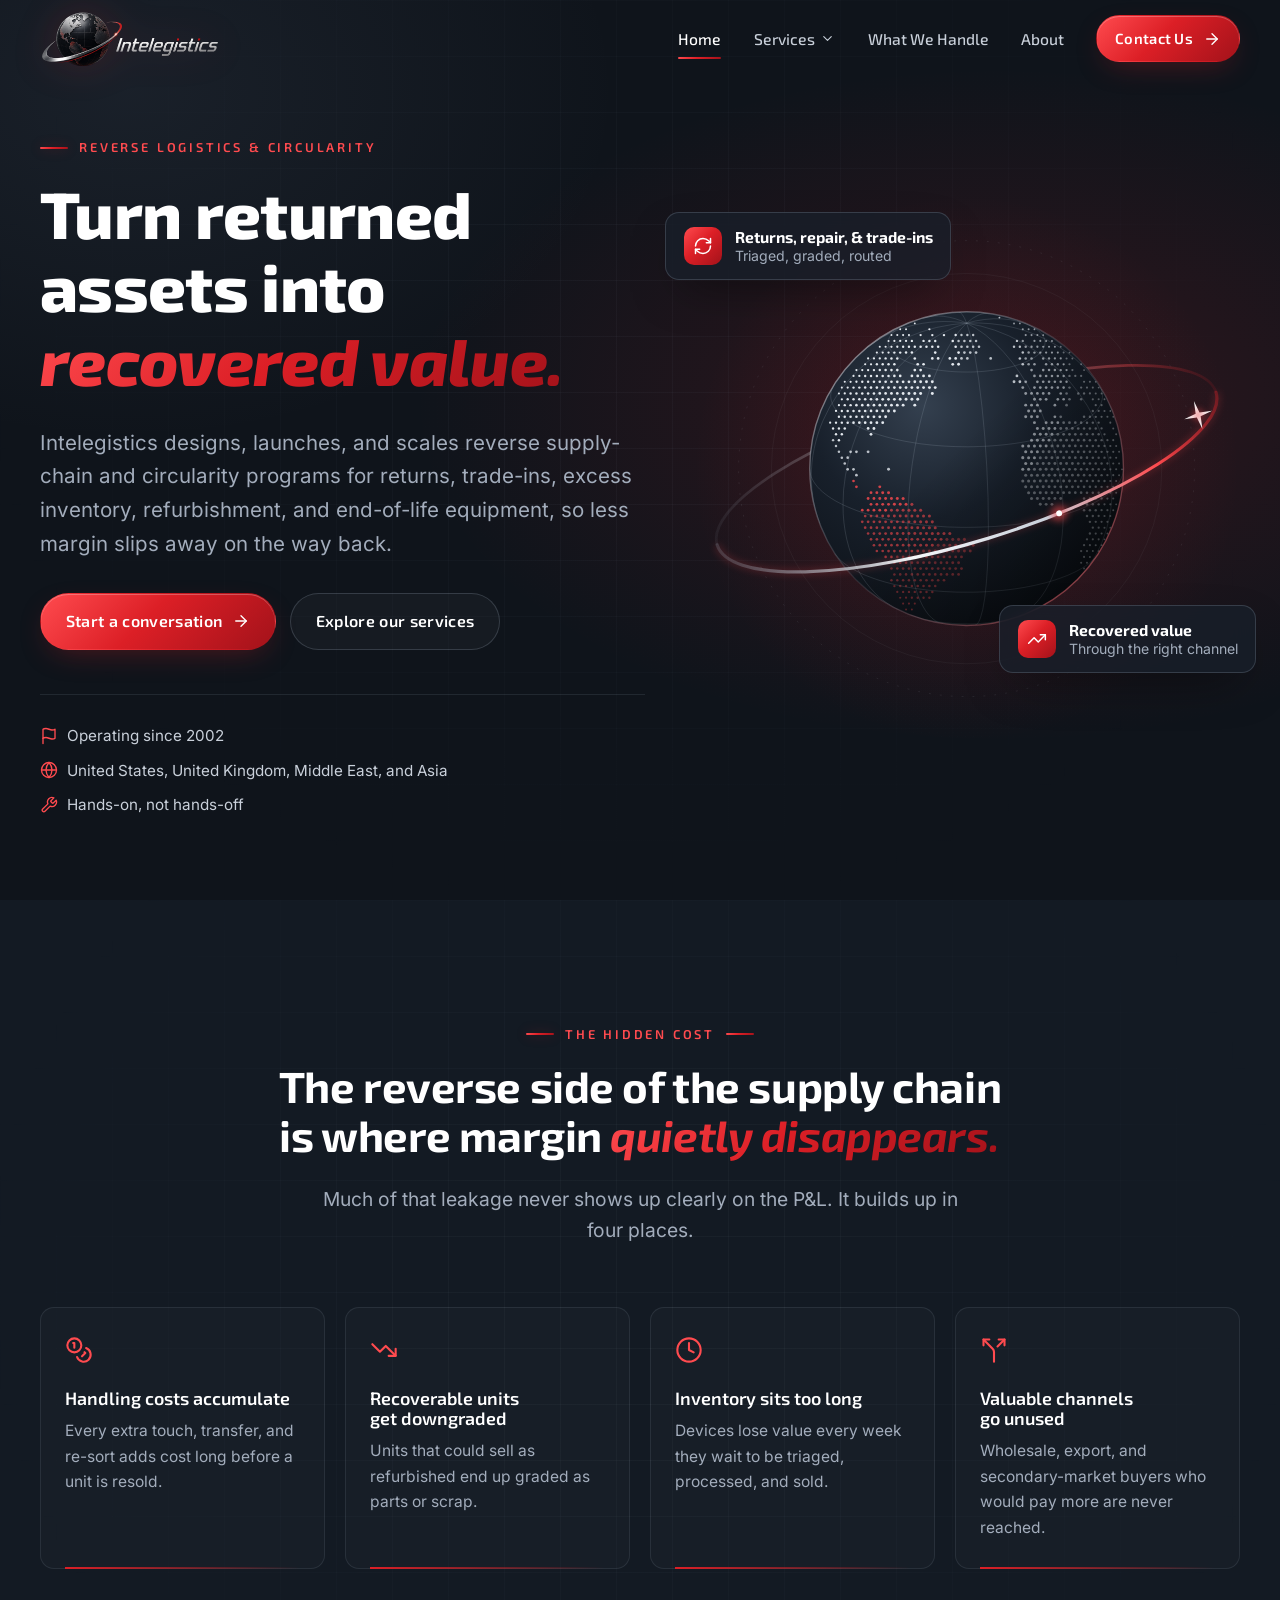
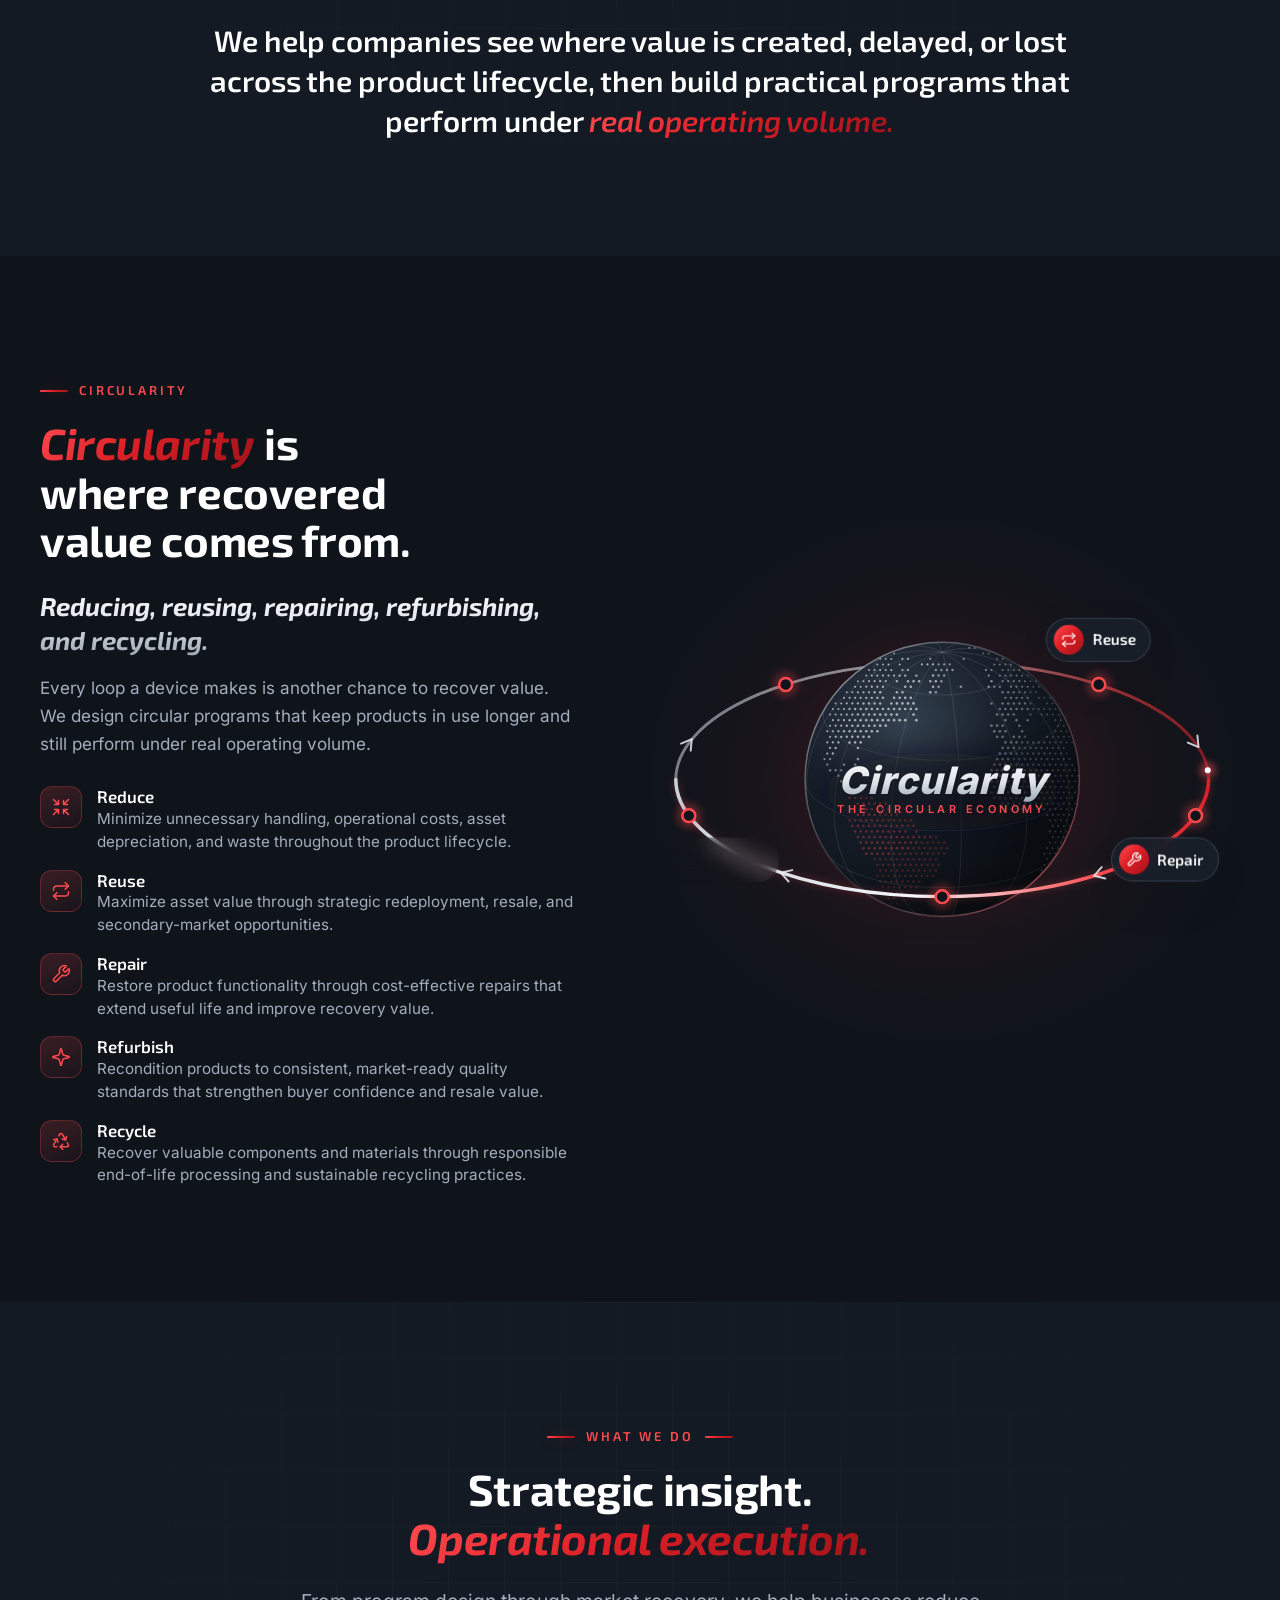
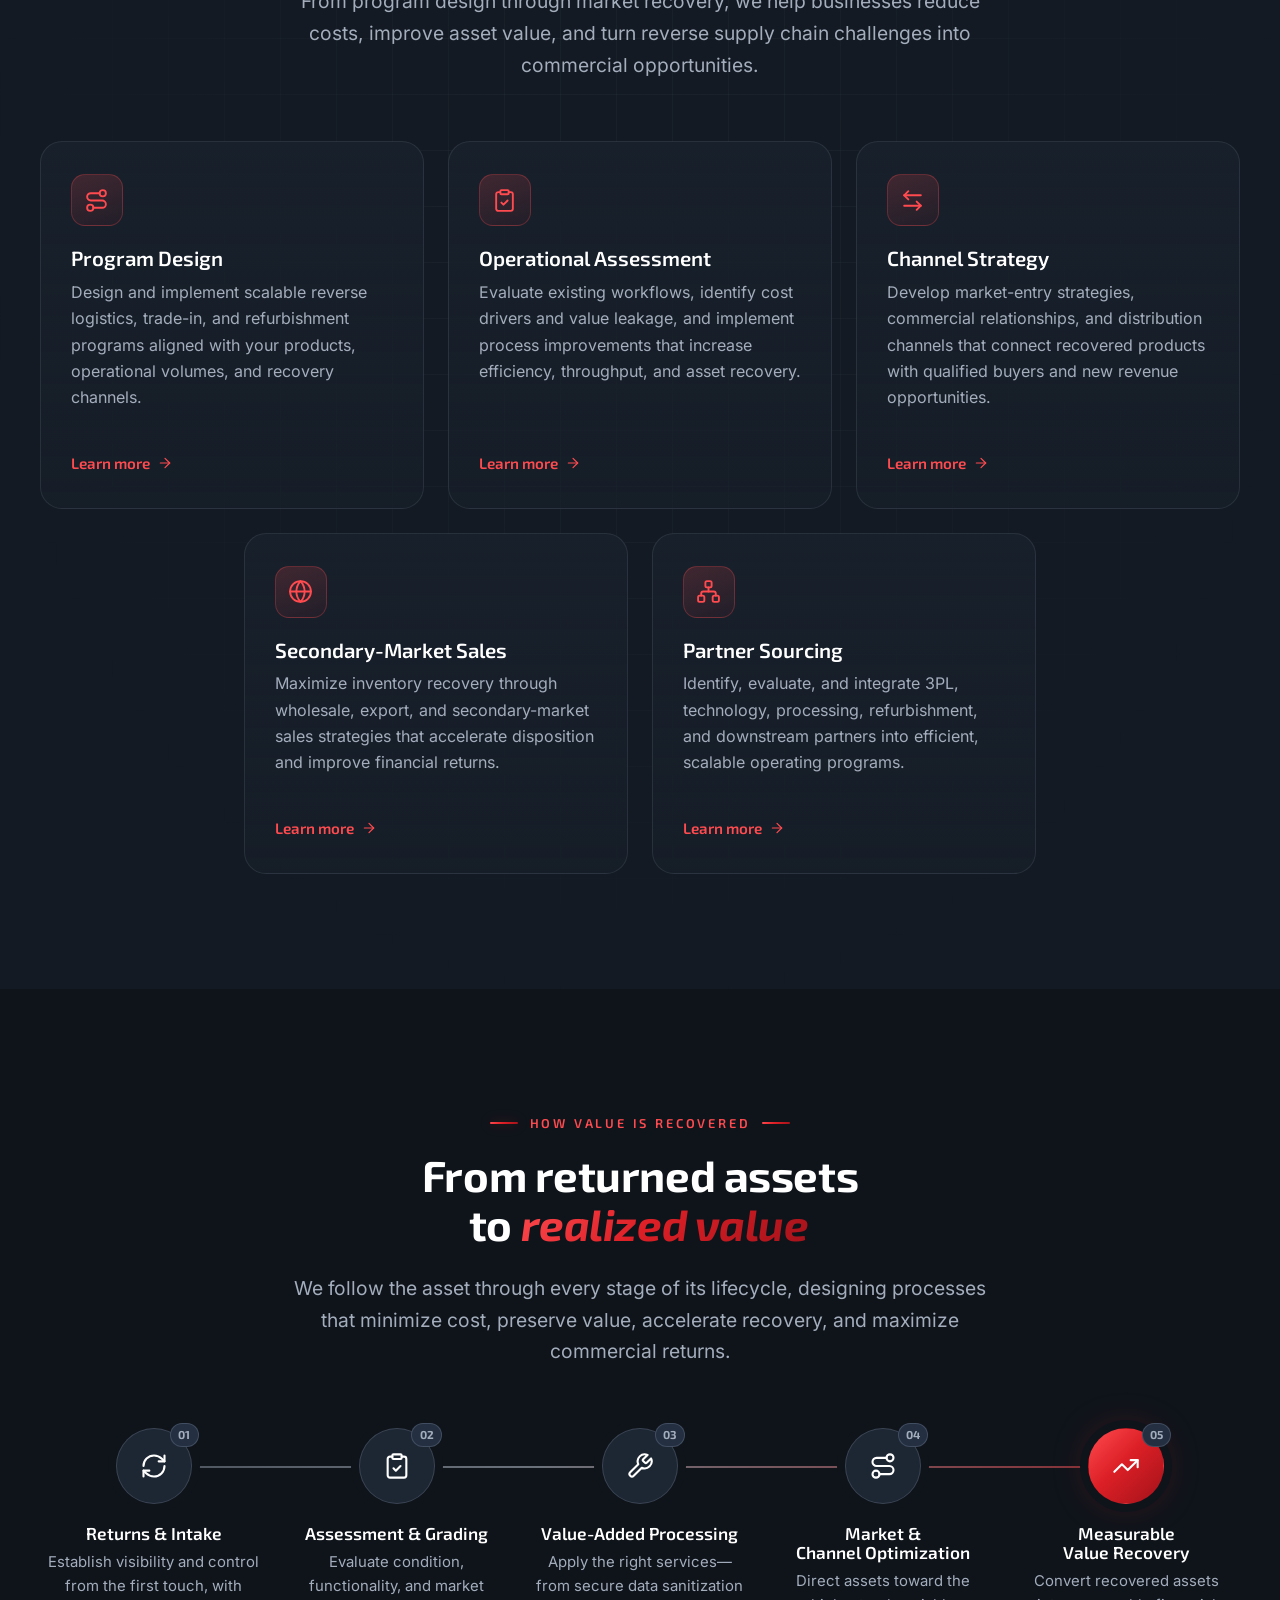
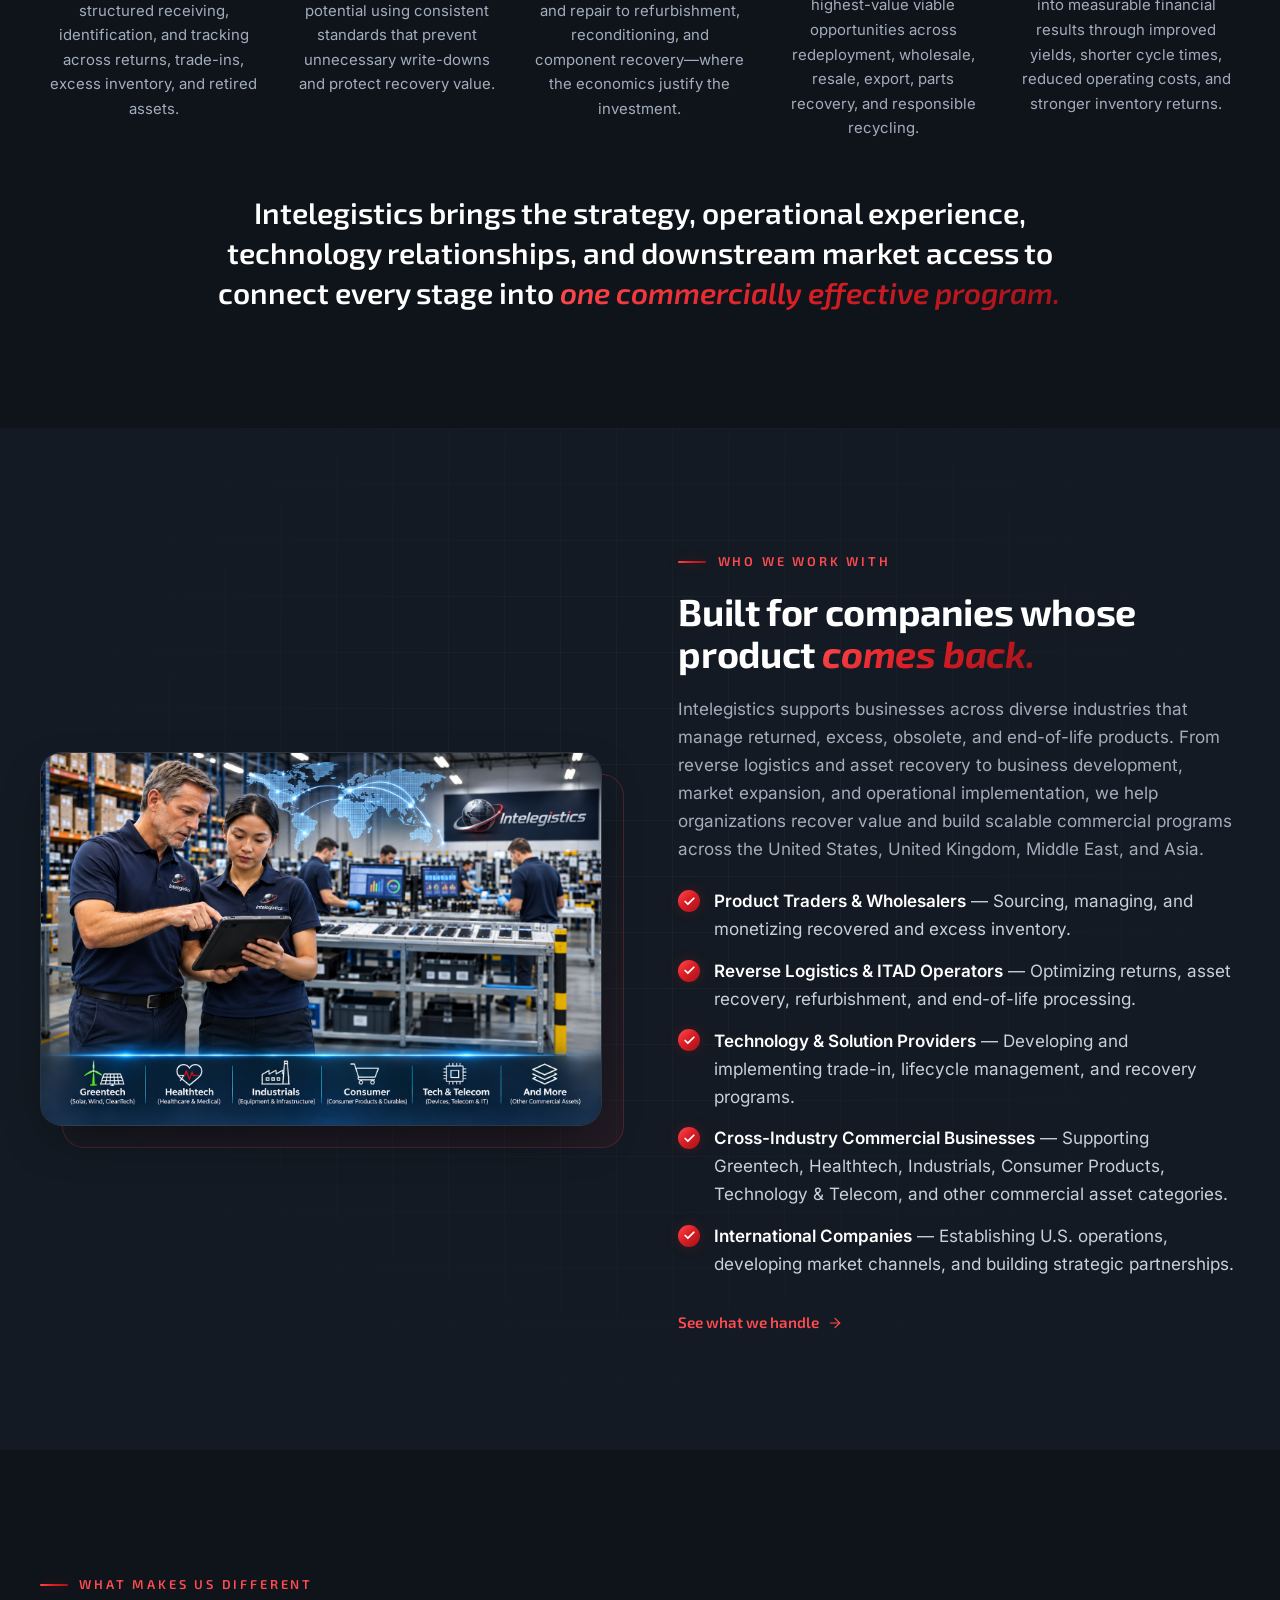
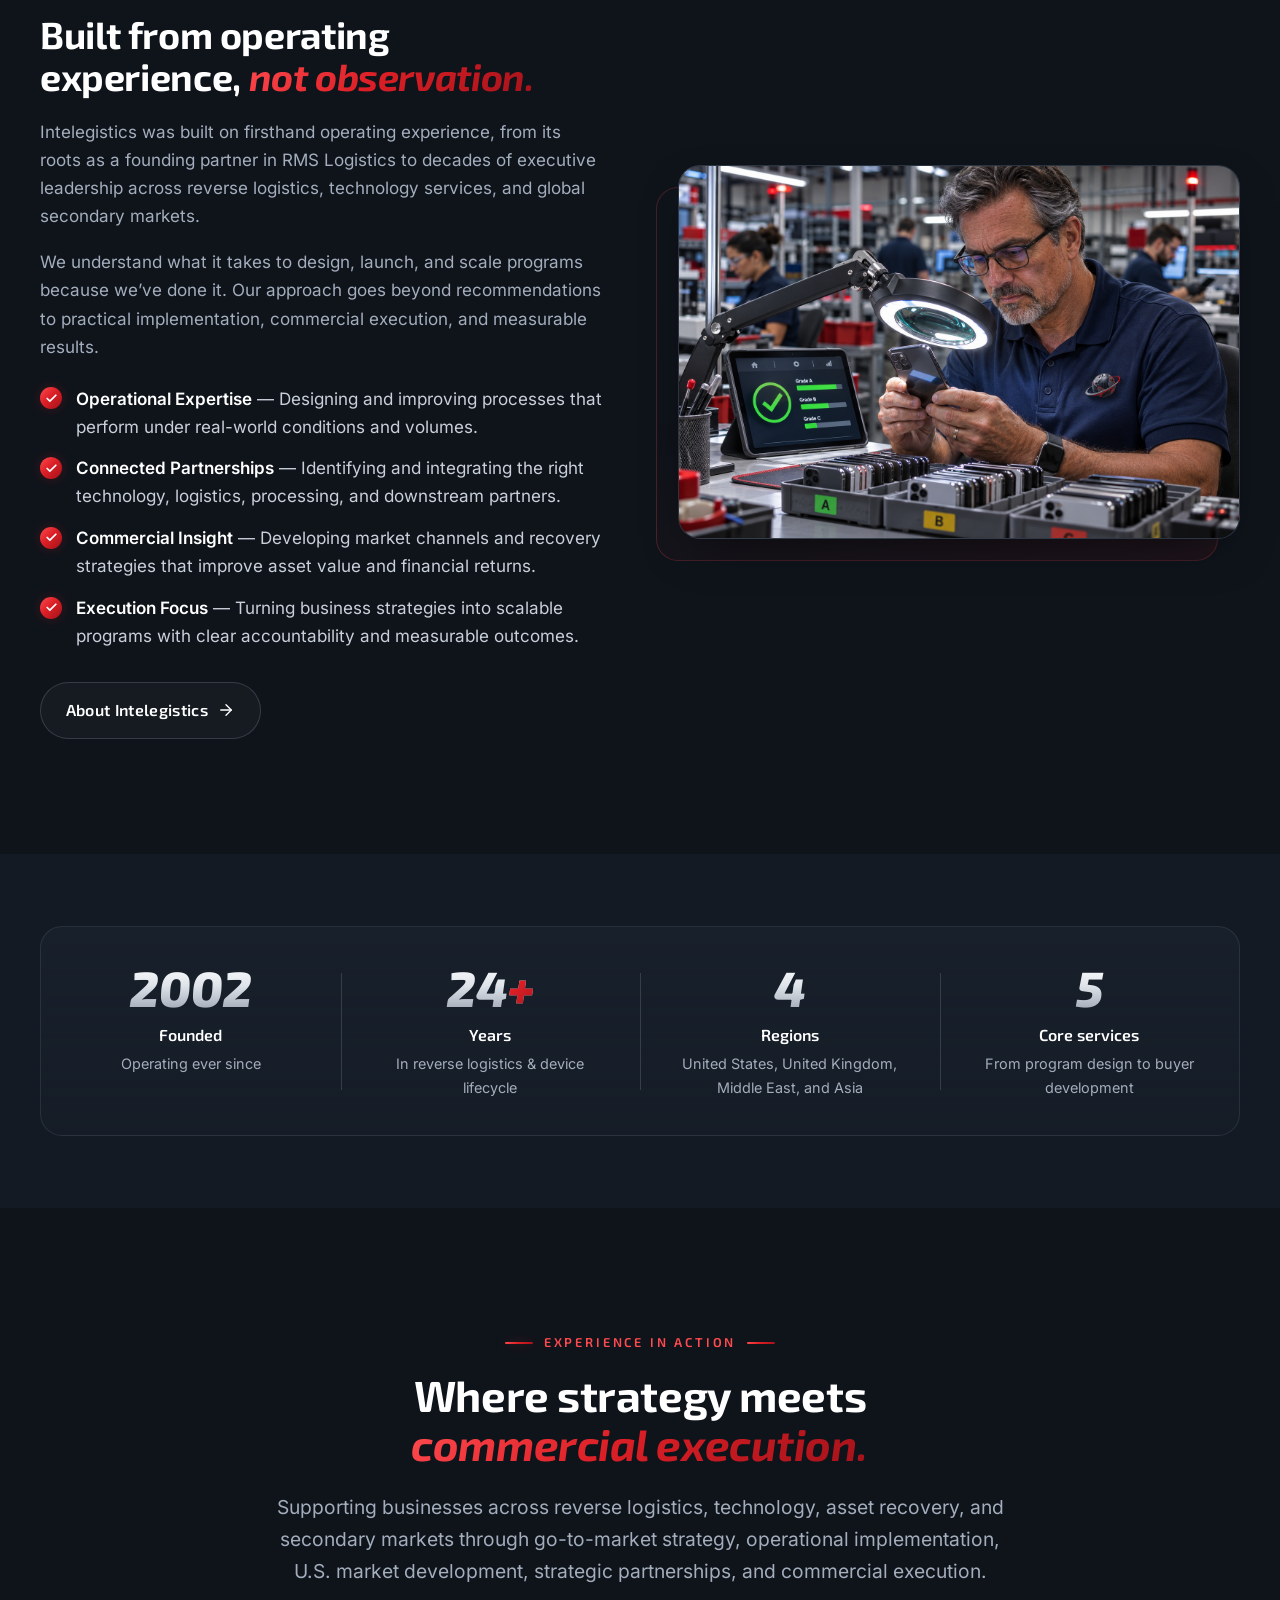
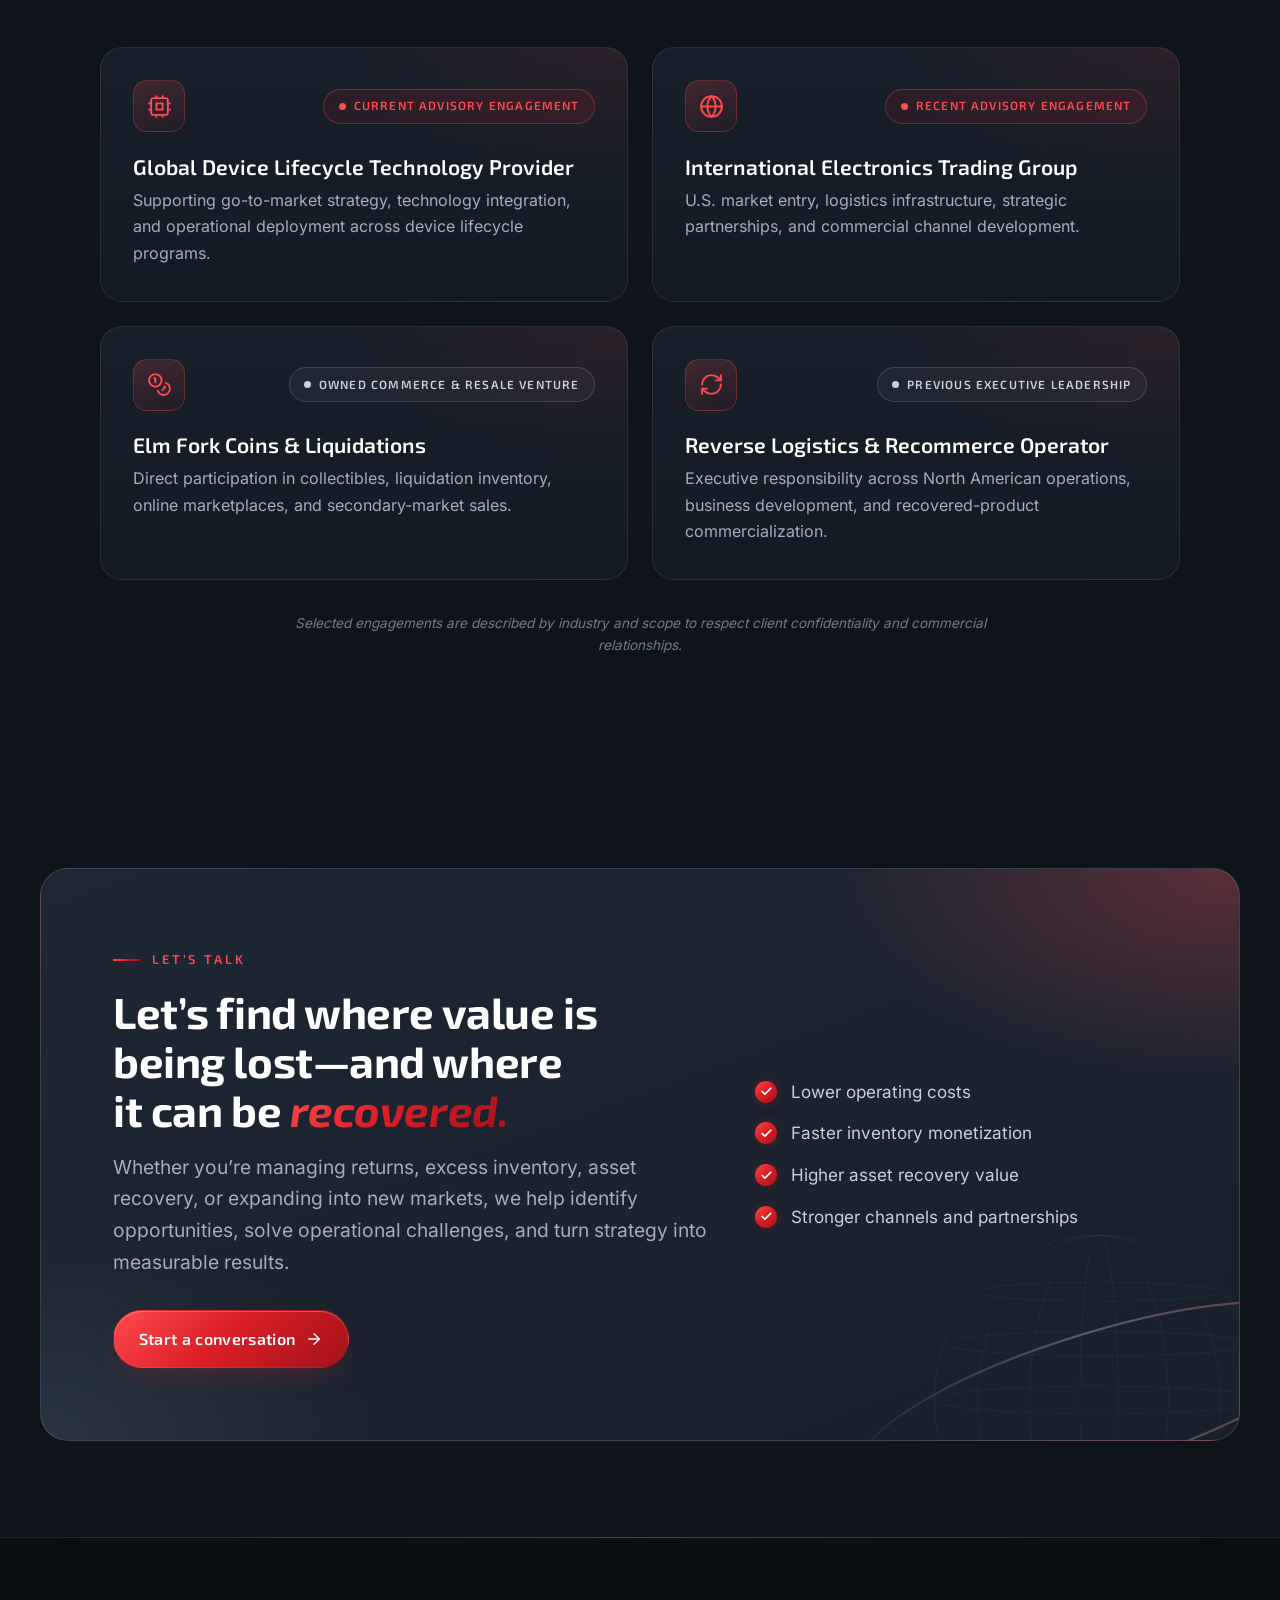
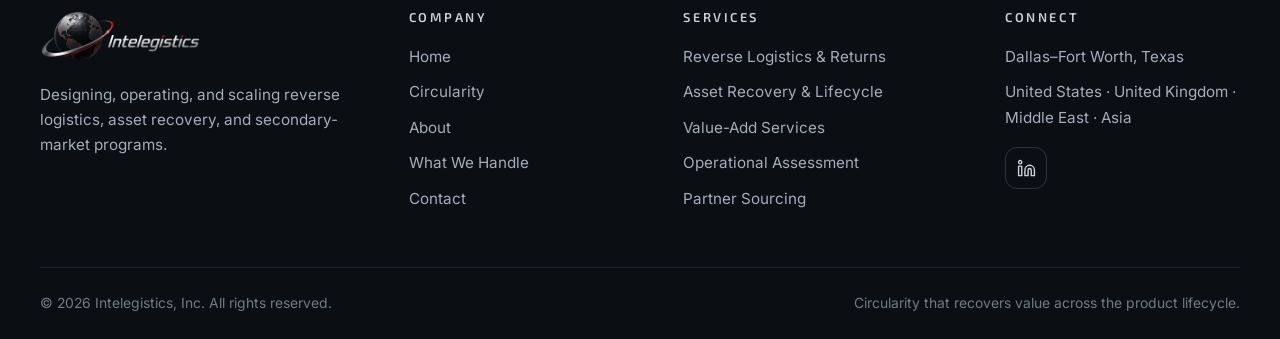
==== index.html @ 9232fb3d "Add files via upload" ====
<!DOCTYPE html>
<html lang="en">
<head>
  <meta charset="utf-8">
  <meta name="viewport" content="width=device-width, initial-scale=1">
  <title>Intelegistics, Inc. | Reverse Logistics, Circularity & Device Lifecycle</title>
  <meta name="description" content="Intelegistics designs, launches, and scales circularity, reverse logistics, trade-in, repair, refurbishment, ITAD, and secondary-market programs that turn returned assets into recovered value.">
  <meta name="theme-color" content="#0f141b">
  <meta property="og:type" content="website">
  <meta property="og:site_name" content="Intelegistics, Inc.">
  <meta property="og:title" content="Intelegistics, Inc. | Reverse Logistics, Circularity & Device Lifecycle">
  <meta property="og:description" content="Intelegistics designs, launches, and scales circularity, reverse logistics, trade-in, repair, refurbishment, ITAD, and secondary-market programs that turn returned assets into recovered value.">
  <link rel="icon" type="image/png" href="assets/img/favicon.png">
  <link rel="apple-touch-icon" href="assets/img/apple-touch-icon.png">
  <link rel="preload" href="assets/fonts/exo-2-latin-wght-normal.woff2" as="font" type="font/woff2" crossorigin>
  <link rel="preload" href="assets/fonts/inter-latin-wght-normal.woff2" as="font" type="font/woff2" crossorigin>
  <link rel="stylesheet" href="assets/css/style.css">
  <script>
    /* Photo slots accept .jpg, .jpeg, .png or .webp (any case). If none exists, the placeholder stays. */
    window.__photoExt = ["jpeg", "png", "webp", "JPG", "JPEG", "PNG", "WEBP"];
    function __photo(img) {
      var n = +(img.dataset.n || 0);
      if (n < __photoExt.length) { img.dataset.n = n + 1; img.src = img.dataset.base + "." + __photoExt[n]; }
      else { img.remove(); }
    }
    /* Frames marked data-fit="natural" take the photo's own proportions, so nothing gets cropped. */
    function __photoFit(img) {
      var f = img.parentNode;
      if (f && f.dataset.fit === "natural" && img.naturalWidth) f.style.setProperty("--ratio", img.naturalWidth + " / " + img.naturalHeight);
    }
  </script>
  <script type="application/ld+json">{"@context": "https://schema.org", "@type": "Organization", "name": "Intelegistics, Inc.", "foundingDate": "2002", "description": "Advisory and operating practice focused on reverse logistics, device lifecycle management, ITAD, secondary markets, and circular-economy programs.", "areaServed": ["United States", "United Kingdom", "Middle East", "Asia"], "address": {"@type": "PostalAddress", "addressRegion": "TX", "addressLocality": "Dallas-Fort Worth", "addressCountry": "US"}, "sameAs": ["https://www.linkedin.com/company/109301424/"]}</script>
</head>
<body>
<a class="skip-link" href="#main">Skip to content</a>
<header class="site-header">
  <div class="container nav">
    <a class="brand" href="index.html" aria-label="Intelegistics home"><img src="assets/img/logo.png" alt="Intelegistics" width="188" height="58"></a>
    <button class="nav-toggle" aria-label="Open menu" aria-expanded="false" aria-controls="nav-panel"><span></span></button>
    <nav class="nav-panel" id="nav-panel" aria-label="Main">
      <ul class="nav-menu">
        <li><a class="nav-link" href="index.html" aria-current="page">Home</a></li>
        <li class="has-dropdown">
          <button class="nav-link" aria-expanded="false" aria-haspopup="true">Services <svg class="chev" viewBox="0 0 24 24" fill="none" stroke="currentColor" stroke-width="1.8" stroke-linecap="round" stroke-linejoin="round" aria-hidden="true"><path d="m6 9 6 6 6-6"/></svg></button>
          <ul class="dropdown">
<li><a href="return-logistics.html"><svg class="icon" viewBox="0 0 24 24" fill="none" stroke="currentColor" stroke-width="1.8" stroke-linecap="round" stroke-linejoin="round" aria-hidden="true"><circle cx="6" cy="19" r="3"/><path d="M9 19h8.5a3.5 3.5 0 0 0 0-7h-11a3.5 3.5 0 0 1 0-7H15"/><circle cx="18" cy="5" r="3"/></svg><div><strong>Reverse Logistics & Returns</strong><span>Program design, assessment, and workflow</span></div></a></li>
<li><a href="refurbishing.html"><svg class="icon" viewBox="0 0 24 24" fill="none" stroke="currentColor" stroke-width="1.8" stroke-linecap="round" stroke-linejoin="round" aria-hidden="true"><path d="M14.7 6.3a1 1 0 0 0 0 1.4l1.6 1.6a1 1 0 0 0 1.4 0l3.77-3.77a6 6 0 0 1-7.94 7.94l-6.91 6.91a2.12 2.12 0 0 1-3-3l6.91-6.91a6 6 0 0 1 7.94-7.94l-3.76 3.76z"/></svg><div><strong>Refurbishment & Lifecycle</strong><span>Device processing, grading, and ITAD</span></div></a></li>
<li><a href="value-add-services.html"><svg class="icon" viewBox="0 0 24 24" fill="none" stroke="currentColor" stroke-width="1.8" stroke-linecap="round" stroke-linejoin="round" aria-hidden="true"><path d="m22 7-8.5 8.5-5-5L2 17"/><path d="M16 7h6v6"/></svg><div><strong>Value-Add Services</strong><span>Channels, buyers, partners, and market entry</span></div></a></li>
          </ul>
        </li>
        <li><a class="nav-link" href="what-we-handle.html">What We Handle</a></li>
        <li><a class="nav-link" href="about.html">About</a></li>
        <li class="nav-cta"><a class="btn btn-primary btn-sm" href="contact.html">Contact Us <svg class="icon" viewBox="0 0 24 24" fill="none" stroke="currentColor" stroke-width="1.8" stroke-linecap="round" stroke-linejoin="round" aria-hidden="true"><path d="M5 12h14"/><path d="m12 5 7 7-7 7"/></svg></a></li>
      </ul>
    </nav>
  </div>
</header>
<main id="main">

<section class="hero">
  <div class="texture-grid"></div>
  <div class="container hero-grid">
    <div class="reveal">
      <span class="eyebrow">Reverse logistics &amp; circularity</span>
      <h1>Turn returned assets into <span class="text-red">recovered value.</span></h1>
      <p class="lead">Intelegistics designs, launches, and scales reverse supply-chain and circularity programs for returns, trade-ins, excess inventory, refurbishment, and end-of-life equipment, so less margin slips away on the way back.</p>
      <div class="btn-row">
        <a class="btn btn-primary" href="contact.html">Start a conversation <svg class="icon" viewBox="0 0 24 24" fill="none" stroke="currentColor" stroke-width="1.8" stroke-linecap="round" stroke-linejoin="round" aria-hidden="true"><path d="M5 12h14"/><path d="m12 5 7 7-7 7"/></svg></a>
        <a class="btn btn-ghost" href="#services">Explore our services</a>
      </div>
      <ul class="hero-proof">
        <li><svg class="icon" viewBox="0 0 24 24" fill="none" stroke="currentColor" stroke-width="1.8" stroke-linecap="round" stroke-linejoin="round" aria-hidden="true"><path d="M4 15s1-1 4-1 5 2 8 2 4-1 4-1V3s-1 1-4 1-5-2-8-2-4 1-4 1z"/><path d="M4 22v-7"/></svg>Operating since 2002</li>
        <li><svg class="icon" viewBox="0 0 24 24" fill="none" stroke="currentColor" stroke-width="1.8" stroke-linecap="round" stroke-linejoin="round" aria-hidden="true"><circle cx="12" cy="12" r="10"/><path d="M2 12h20"/><path d="M12 2a15.3 15.3 0 0 1 4 10 15.3 15.3 0 0 1-4 10 15.3 15.3 0 0 1-4-10 15.3 15.3 0 0 1 4-10z"/></svg>United States, United Kingdom, Middle East, and Asia</li>
        <li><svg class="icon" viewBox="0 0 24 24" fill="none" stroke="currentColor" stroke-width="1.8" stroke-linecap="round" stroke-linejoin="round" aria-hidden="true"><path d="M14.7 6.3a1 1 0 0 0 0 1.4l1.6 1.6a1 1 0 0 0 1.4 0l3.77-3.77a6 6 0 0 1-7.94 7.94l-6.91 6.91a2.12 2.12 0 0 1-3-3l6.91-6.91a6 6 0 0 1 7.94-7.94l-3.76 3.76z"/></svg>Hands-on, not hands-off</li>
      </ul>
    </div>
    <div class="hero-visual reveal">
      <svg class="orbit-svg" viewBox="0 0 600 600" role="img" aria-label="Globe with an orbit ring, echoing the Intelegistics logo">
  <defs>
    <radialGradient id="h-glow" cx="50%" cy="50%" r="50%"><stop offset="0" stop-color="#dc1f26" stop-opacity=".30"/><stop offset=".55" stop-color="#dc1f26" stop-opacity=".07"/><stop offset="1" stop-color="#dc1f26" stop-opacity="0"/></radialGradient>
    <radialGradient id="h-sphere" cx="36%" cy="30%" r="80%"><stop offset="0" stop-color="#34404f"/><stop offset=".45" stop-color="#18202b"/><stop offset="1" stop-color="#0a0e13"/></radialGradient>
    <linearGradient id="h-rim" x1="0" y1="0" x2="1" y2="1"><stop offset="0" stop-color="#e9edf2" stop-opacity=".7"/><stop offset=".5" stop-color="#8b95a3" stop-opacity=".15"/><stop offset="1" stop-color="#ff4b4f" stop-opacity=".7"/></linearGradient>
    <linearGradient id="h-ring" x1="0" y1="0" x2="1" y2="0"><stop offset="0" stop-color="#8b95a3" stop-opacity=".25"/><stop offset=".35" stop-color="#f4f6f9"/><stop offset=".62" stop-color="#c9d0da"/><stop offset=".85" stop-color="#ff4b4f"/><stop offset="1" stop-color="#dc1f26" stop-opacity=".35"/></linearGradient>
    <linearGradient id="h-shade" x1="0" y1="0" x2="1" y2="1"><stop offset=".45" stop-color="#000" stop-opacity="0"/><stop offset="1" stop-color="#000" stop-opacity=".55"/></linearGradient>
    <clipPath id="h-clip"><circle cx="300" cy="300" r="172"/></clipPath>
    <filter id="h-blur" x="-50%" y="-50%" width="200%" height="200%"><feGaussianBlur stdDeviation="4"/></filter>
  </defs>
  <circle cx="300" cy="300" r="300" fill="url(#h-glow)"/>
  <g class="spin"><circle cx="300" cy="300" r="250" fill="none" stroke="rgba(201,208,218,.10)" stroke-dasharray="2 10"/></g>
  <circle cx="300" cy="300" r="214" fill="none" stroke="rgba(201,208,218,.06)"/>
  <!-- back half of orbit -->
  <g transform="rotate(-17 300 300)"><path d="M 14 300 A 286 80 0 0 1 586 300" fill="none" stroke="url(#h-ring)" stroke-width="3" opacity=".35"/></g>
  <g class="float">
    <circle cx="300" cy="300" r="172" fill="url(#h-sphere)"/>
    <g clip-path="url(#h-clip)">
      <path d="M251.7,134.9L257.3,133.6L263.2,132.8L269.1,132.6L275.1,133.1L281.3,134.1L287.5,135.6L293.7,137.8L300,140.5M183.1,173.9L188.8,168.9L194.8,164.2L201.1,159.9L207.7,156.0L214.5,152.4L221.5,149.3L228.8,146.5L236.2,144.2L243.8,142.2L251.6,140.7L259.4,139.6L267.4,139.0L275.5,138.7L283.6,138.9L291.8,139.5L300,140.5M139.0,360.4L134.9,348.0L132.0,335.2L130.3,322.1L129.7,309.0L129.9,301.1L130.5,293.3L131.5,285.5L132.9,277.7L134.8,269.9L137.0,262.3L139.6,254.7L142.6,247.3L149.8,232.7L158.4,218.9L168.3,205.8L179.6,193.6L191.9,182.4L205.4,172.4L219.7,163.6L234.8,156.1L250.6,150.0L266.8,145.3L283.3,142.2L300,140.5M225.6,455.1L218.8,451.4L212.2,447.2L206.0,442.4L200.1,437.1L194.7,431.2L189.6,424.8L184.9,418.0L180.7,410.7L177.0,402.9L173.7,394.8L170.9,386.3L168.6,377.5L166.8,368.4L165.5,359.1L164.7,349.5L164.5,339.7L165.1,323.8L167.1,307.8L170.3,291.7L174.8,275.6L180.5,259.8L187.3,244.4L195.2,229.5L204.2,215.3L214.0,201.9L224.7,189.4L236.1,178.1L248.1,167.8L260.7,158.9L273.6,151.3L286.7,145.2L300,140.5M274.3,470.1L270.1,469.0L266.0,467.0L262.1,464.1L258.4,460.4L255.0,455.8L251.8,450.5L248.8,444.3L246.1,437.4L243.7,429.7L241.6,421.4L239.8,412.4L238.3,402.8L236.2,382.2L235.6,359.7L235.9,343.8L236.8,327.5L238.3,310.9L240.5,294.2L243.2,277.5L246.4,261.1L250.2,245.0L254.4,229.5L259.1,214.6L264.2,200.6L269.6,187.5L275.3,175.5L281.3,164.7L287.4,155.2L293.7,147.1L300,140.5M309.0,471.8L310.7,471.2L312.2,469.7L313.7,467.3L315.1,464.0L317.7,454.6L319.9,441.9L321.6,426.1L322.9,407.5L323.7,386.6L323.9,363.8L323.5,331.5L322.1,297.9L319.9,264.5L316.9,232.4L313.3,202.8L309.2,177.1L304.7,156.0L302.3,147.5L300,140.5M348.3,465.1L354.7,462.8L360.7,459.8L366.5,456.0L372.0,451.4L377.2,446.2L382.0,440.3L386.4,433.7L390.4,426.5L393.9,418.7L397.1,410.3L399.7,401.4L401.9,392.1L403.7,382.3L404.9,372.1L405.6,361.6L405.9,350.8L405.4,334.9L403.9,318.7L401.3,302.3L397.8,285.9L393.4,269.6L388.0,253.6L381.9,238.1L374.9,223.1L367.2,208.9L358.8,195.6L349.9,183.3L340.5,172.1L330.7,162.1L320.7,153.5L310.4,146.3L300,140.5M416.9,426.1L426.6,416.2L435.1,405.2L442.4,393.4L448.5,380.7L453.2,367.3L456.7,353.4L458.8,338.9L459.5,324.1L458.7,308.4L456.4,292.6L452.6,276.8L447.3,261.3L440.6,246.1L432.6,231.5L423.3,217.5L412.8,204.3L401.2,192.0L388.6,180.8L375.2,170.7L361.0,161.9L346.3,154.4L331.1,148.3L315.6,143.7L300,140.5M461.0,239.6L456.3,228.3L450.6,217.5L443.9,207.2L436.5,197.4L428.2,188.2L419.1,179.7L409.3,172.0L398.9,165.0L387.9,158.8L376.3,153.4L364.3,148.9L351.9,145.4L339.2,142.7L326.3,141.1L313.2,140.3L300,140.5M374.4,144.9L365.9,141.4L357.2,138.7L348.1,136.8L338.8,135.8L329.3,135.7L319.6,136.5L309.8,138.1L300,140.5M325.7,129.9L322.7,129.7L319.5,129.9L316.4,130.6L313.1,131.7L306.6,135.2L300,140.5M291.0,128.2L293.1,128.9L295.4,131.2L297.7,135.1L300,140.5M238.6,460.7L239.7,461.1L242.5,462.1L245.3,463.0L248.2,463.8L251.3,464.7L254.4,465.4L257.7,466.1L261.0,466.8L264.3,467.4L267.8,468.0L271.3,468.5L274.9,468.9L278.5,469.3L282.1,469.6L285.8,469.9L289.5,470.1L293.3,470.2L297.0,470.3L300.8,470.3L304.5,470.3L308.2,470.2L312.0,470.0L315.7,469.8L319.3,469.5L323.0,469.2L326.6,468.7L330.1,468.3L333.6,467.8L337.0,467.2L340.4,466.6L343.6,465.9L346.8,465.1L349.9,464.3L352.9,463.5L355.9,462.6L358.7,461.7L361.3,460.7L361.4,460.7M155.2,392.8L156.5,394.6L158.3,397.0L160.5,399.3L162.9,401.5L165.6,403.8L168.5,405.9L171.7,408.1L175.1,410.1L178.7,412.1L182.6,414.1L186.7,416.0L191.1,417.8L195.6,419.5L200.3,421.2L205.3,422.8L210.4,424.3L215.6,425.7L221.1,427.1L226.7,428.3L232.4,429.5L238.2,430.5L244.2,431.5L250.3,432.3L256.4,433.1L262.7,433.8L269.0,434.3L275.4,434.8L281.8,435.1L288.3,435.4L294.8,435.5L301.3,435.5L307.8,435.5L314.3,435.3L320.7,435.0L327.1,434.6L333.5,434.1L339.8,433.5L346.0,432.8L352.2,432.0L358.2,431.1L364.1,430.1L369.9,429.0L375.6,427.8L381.1,426.5L386.5,425.2L391.7,423.7L396.7,422.2L401.6,420.5L406.2,418.8L410.7,417.1L414.9,415.2L419.0,413.3L422.8,411.3L426.3,409.3L429.6,407.2L432.7,405.1L435.5,402.9L438.1,400.6L440.4,398.4L442.4,396.1L444.2,393.7L444.8,392.8M128,300L128.0,300.6L128.2,303.4L128.8,306.2L129.7,309.0L130.9,311.7L132.4,314.5L134.3,317.2L136.4,319.9L138.9,322.6L141.7,325.2L144.8,327.7L148.1,330.2L151.8,332.7L155.7,335.1L160.0,337.4L164.5,339.7L169.2,341.8L174.2,343.9L179.4,346.0L184.9,347.9L190.6,349.7L196.5,351.5L202.6,353.1L208.9,354.6L215.3,356.1L221.9,357.4L228.7,358.6L235.6,359.7L242.6,360.7L249.7,361.6L256.9,362.4L264.2,363.0L271.6,363.5L279.0,364.0L286.5,364.2L294.0,364.4L301.5,364.4L309.0,364.3L316.5,364.1L323.9,363.8L331.3,363.4L338.7,362.8L346.0,362.1L353.2,361.3L360.2,360.4L367.2,359.3L374.0,358.2L380.7,356.9L387.3,355.5L393.7,354.0L399.9,352.5L405.9,350.8L411.7,349.0L417.3,347.1L422.7,345.2L427.8,343.1L432.7,341.0L437.4,338.8L441.8,336.5L445.9,334.1L449.7,331.7L453.3,329.3L456.5,326.7L459.5,324.1L462.1,321.5L464.5,318.8L466.5,316.1L468.2,313.4L469.6,310.6L470.7,307.9L471.5,305.1L471.9,302.2L472,300M155.2,207.2L154.3,208.7L153.1,211.1L152.2,213.5L151.5,215.9L151.1,218.3L151.0,220.7L151.2,223.2L151.7,225.6L152.5,228.0L153.5,230.4L154.9,232.8L156.5,235.2L158.3,237.5L160.5,239.8L162.9,242.1L165.6,244.3L168.5,246.5L171.7,248.6L175.1,250.7L178.7,252.7L182.6,254.6L186.7,256.5L191.1,258.3L195.6,260.1L200.3,261.7L205.3,263.3L210.4,264.8L215.6,266.2L221.1,267.6L226.7,268.8L232.4,270.0L238.2,271.0L244.2,272.0L250.3,272.9L256.4,273.6L262.7,274.3L269.0,274.8L275.4,275.3L281.8,275.6L288.3,275.9L294.8,276.0L301.3,276.1L307.8,276.0L314.3,275.8L320.7,275.5L327.1,275.1L333.5,274.6L339.8,274.0L346.0,273.3L352.2,272.5L358.2,271.6L364.1,270.6L369.9,269.5L375.6,268.3L381.1,267.1L386.5,265.7L391.7,264.2L396.7,262.7L401.6,261.1L406.2,259.4L410.7,257.6L414.9,255.8L419.0,253.8L422.8,251.9L426.3,249.8L429.6,247.7L432.7,245.6L435.5,243.4L438.1,241.2L440.4,238.9L442.4,236.6L444.2,234.2L445.7,231.9L446.9,229.5L447.8,227.1L448.5,224.6L448.9,222.2L449.0,219.8L448.8,217.3L448.3,214.9L447.5,212.5L446.5,210.1L445.1,207.7L444.8,207.2M238.6,139.3L236.1,140.3L233.6,141.4L231.3,142.5L229.1,143.6L227.1,144.8L225.1,146.0L223.4,147.3L221.7,148.5L220.3,149.8L218.9,151.1L217.8,152.5L216.7,153.8L215.9,155.2L215.2,156.6L214.6,158.0L214.3,159.4L214.1,160.8L214.0,162.2L214.1,163.6L214.4,165.0L214.8,166.4L215.4,167.8L216.2,169.1L217.1,170.5L218.2,171.8L219.4,173.2L220.8,174.5L222.4,175.8L224.1,177.0L225.9,178.2L227.9,179.4L230.0,180.6L232.2,181.7L234.6,182.8L237.1,183.9L239.7,184.9L242.5,185.8L245.3,186.7L248.2,187.6L251.3,188.4L254.4,189.2L257.7,189.9L261.0,190.6L264.3,191.2L267.8,191.8L271.3,192.3L274.9,192.7L278.5,193.1L282.1,193.4L285.8,193.7L289.5,193.9L293.3,194.0L297.0,194.1L300.8,194.1L304.5,194.1L308.2,194.0L312.0,193.8L315.7,193.6L319.3,193.3L323.0,192.9L326.6,192.5L330.1,192.1L333.6,191.5L337.0,191.0L340.4,190.3L343.6,189.6L346.8,188.9L349.9,188.1L352.9,187.3L355.9,186.4L358.7,185.5L361.3,184.5L363.9,183.4L366.4,182.4L368.7,181.3L370.9,180.1L372.9,179.0L374.9,177.8L376.6,176.5L378.3,175.2L379.7,174.0L381.1,172.6L382.2,171.3L383.3,170.0L384.1,168.6L384.8,167.2L385.4,165.8L385.7,164.4L385.9,163.0L386.0,161.6L385.9,160.2L385.6,158.8L385.2,157.4L384.6,156.0L383.8,154.6L382.9,153.3L381.8,151.9L380.6,150.6L379.2,149.3L377.6,148.0L375.9,146.8L374.1,145.5L372.1,144.3L370.0,143.2L367.8,142.1L365.4,141.0L362.9,139.9L361.4,139.3" fill="none" stroke="rgba(201,212,228,0.16)" stroke-width="1"/>
      <g fill="#ff4b4f" opacity="0.40"><circle cx="278.4" cy="377.6" r="1.65"/><circle cx="284.8" cy="377.6" r="1.65"/><circle cx="291.2" cy="377.6" r="1.65"/><circle cx="297.6" cy="377.6" r="1.66"/><circle cx="268.8" cy="384.0" r="1.62"/><circle cx="275.2" cy="384.0" r="1.63"/><circle cx="281.6" cy="384.0" r="1.63"/><circle cx="288.0" cy="384.0" r="1.64"/><circle cx="294.4" cy="384.0" r="1.64"/><circle cx="300.8" cy="384.0" r="1.64"/><circle cx="307.2" cy="384.0" r="1.64"/><circle cx="252.8" cy="390.4" r="1.58"/><circle cx="259.2" cy="390.4" r="1.59"/><circle cx="265.6" cy="390.4" r="1.60"/><circle cx="272.0" cy="390.4" r="1.61"/><circle cx="278.4" cy="390.4" r="1.61"/><circle cx="284.8" cy="390.4" r="1.62"/><circle cx="291.2" cy="390.4" r="1.62"/><circle cx="297.6" cy="390.4" r="1.62"/><circle cx="304.0" cy="390.4" r="1.62"/><circle cx="224.0" cy="396.8" r="1.49"/><circle cx="230.4" cy="396.8" r="1.51"/><circle cx="236.8" cy="396.8" r="1.52"/><circle cx="243.2" cy="396.8" r="1.54"/><circle cx="249.6" cy="396.8" r="1.55"/><circle cx="256.0" cy="396.8" r="1.56"/><circle cx="262.4" cy="396.8" r="1.57"/><circle cx="268.8" cy="396.8" r="1.58"/><circle cx="275.2" cy="396.8" r="1.59"/><circle cx="281.6" cy="396.8" r="1.59"/><circle cx="288.0" cy="396.8" r="1.60"/><circle cx="294.4" cy="396.8" r="1.60"/><circle cx="214.4" cy="403.2" r="1.42"/><circle cx="220.8" cy="403.2" r="1.45"/><circle cx="227.2" cy="403.2" r="1.47"/><circle cx="233.6" cy="403.2" r="1.49"/><circle cx="240.0" cy="403.2" r="1.50"/><circle cx="246.4" cy="403.2" r="1.52"/><circle cx="252.8" cy="403.2" r="1.53"/><circle cx="259.2" cy="403.2" r="1.54"/><circle cx="265.6" cy="403.2" r="1.55"/><circle cx="272.0" cy="403.2" r="1.56"/><circle cx="278.4" cy="403.2" r="1.57"/><circle cx="284.8" cy="403.2" r="1.57"/><circle cx="291.2" cy="403.2" r="1.57"/><circle cx="217.6" cy="409.6" r="1.40"/><circle cx="224.0" cy="409.6" r="1.43"/><circle cx="230.4" cy="409.6" r="1.45"/><circle cx="236.8" cy="409.6" r="1.47"/><circle cx="243.2" cy="409.6" r="1.48"/><circle cx="249.6" cy="409.6" r="1.50"/><circle cx="256.0" cy="409.6" r="1.51"/><circle cx="262.4" cy="409.6" r="1.52"/><circle cx="268.8" cy="409.6" r="1.53"/><circle cx="275.2" cy="409.6" r="1.54"/><circle cx="281.6" cy="409.6" r="1.54"/><circle cx="288.0" cy="409.6" r="1.55"/><circle cx="294.4" cy="409.6" r="1.55"/><circle cx="220.8" cy="416.0" r="1.38"/><circle cx="227.2" cy="416.0" r="1.40"/><circle cx="233.6" cy="416.0" r="1.43"/><circle cx="240.0" cy="416.0" r="1.44"/><circle cx="246.4" cy="416.0" r="1.46"/><circle cx="252.8" cy="416.0" r="1.47"/><circle cx="259.2" cy="416.0" r="1.49"/><circle cx="265.6" cy="416.0" r="1.50"/><circle cx="272.0" cy="416.0" r="1.51"/><circle cx="278.4" cy="416.0" r="1.51"/><circle cx="284.8" cy="416.0" r="1.52"/><circle cx="291.2" cy="416.0" r="1.52"/><circle cx="217.6" cy="422.4" r="1.32"/><circle cx="224.0" cy="422.4" r="1.35"/><circle cx="230.4" cy="422.4" r="1.38"/><circle cx="236.8" cy="422.4" r="1.40"/><circle cx="243.2" cy="422.4" r="1.42"/><circle cx="249.6" cy="422.4" r="1.43"/><circle cx="256.0" cy="422.4" r="1.45"/><circle cx="262.4" cy="422.4" r="1.46"/><circle cx="268.8" cy="422.4" r="1.47"/><circle cx="275.2" cy="422.4" r="1.48"/><circle cx="220.8" cy="428.8" r="1.29"/><circle cx="227.2" cy="428.8" r="1.32"/><circle cx="233.6" cy="428.8" r="1.35"/><circle cx="240.0" cy="428.8" r="1.37"/><circle cx="246.4" cy="428.8" r="1.39"/><circle cx="252.8" cy="428.8" r="1.40"/><circle cx="259.2" cy="428.8" r="1.42"/><circle cx="265.6" cy="428.8" r="1.43"/><circle cx="224.0" cy="435.2" r="1.25"/><circle cx="230.4" cy="435.2" r="1.28"/><circle cx="236.8" cy="435.2" r="1.31"/><circle cx="243.2" cy="435.2" r="1.33"/><circle cx="249.6" cy="435.2" r="1.35"/><circle cx="256.0" cy="435.2" r="1.37"/><circle cx="262.4" cy="435.2" r="1.38"/><circle cx="227.2" cy="441.6" r="1.21"/><circle cx="233.6" cy="441.6" r="1.24"/><circle cx="240.0" cy="441.6" r="1.27"/><circle cx="246.4" cy="441.6" r="1.29"/><circle cx="252.8" cy="441.6" r="1.31"/><circle cx="259.2" cy="441.6" r="1.33"/><circle cx="230.4" cy="448.0" r="1.15"/><circle cx="236.8" cy="448.0" r="1.18"/><circle cx="243.2" cy="448.0" r="1.21"/><circle cx="233.6" cy="454.4" r="1.06"/><circle cx="240.0" cy="454.4" r="1.11"/></g>
      <g fill="#ff4b4f" opacity="0.60"><circle cx="240.0" cy="339.2" r="1.67"/><circle cx="217.6" cy="345.6" r="1.61"/><circle cx="224.0" cy="345.6" r="1.62"/><circle cx="230.4" cy="345.6" r="1.64"/><circle cx="236.8" cy="345.6" r="1.66"/><circle cx="243.2" cy="345.6" r="1.67"/><circle cx="249.6" cy="345.6" r="1.68"/><circle cx="188.8" cy="352.0" r="1.49"/><circle cx="195.2" cy="352.0" r="1.52"/><circle cx="201.6" cy="352.0" r="1.54"/><circle cx="208.0" cy="352.0" r="1.57"/><circle cx="214.4" cy="352.0" r="1.59"/><circle cx="220.8" cy="352.0" r="1.61"/><circle cx="227.2" cy="352.0" r="1.62"/><circle cx="233.6" cy="352.0" r="1.64"/><circle cx="240.0" cy="352.0" r="1.65"/><circle cx="246.4" cy="352.0" r="1.66"/><circle cx="252.8" cy="352.0" r="1.67"/><circle cx="259.2" cy="352.0" r="1.68"/><circle cx="185.6" cy="358.4" r="1.46"/><circle cx="192.0" cy="358.4" r="1.49"/><circle cx="198.4" cy="358.4" r="1.52"/><circle cx="204.8" cy="358.4" r="1.54"/><circle cx="211.2" cy="358.4" r="1.56"/><circle cx="217.6" cy="358.4" r="1.58"/><circle cx="224.0" cy="358.4" r="1.60"/><circle cx="230.4" cy="358.4" r="1.62"/><circle cx="236.8" cy="358.4" r="1.63"/><circle cx="243.2" cy="358.4" r="1.65"/><circle cx="249.6" cy="358.4" r="1.66"/><circle cx="256.0" cy="358.4" r="1.67"/><circle cx="262.4" cy="358.4" r="1.68"/><circle cx="188.8" cy="364.8" r="1.46"/><circle cx="195.2" cy="364.8" r="1.49"/><circle cx="201.6" cy="364.8" r="1.51"/><circle cx="208.0" cy="364.8" r="1.54"/><circle cx="214.4" cy="364.8" r="1.56"/><circle cx="220.8" cy="364.8" r="1.58"/><circle cx="227.2" cy="364.8" r="1.60"/><circle cx="233.6" cy="364.8" r="1.61"/><circle cx="240.0" cy="364.8" r="1.63"/><circle cx="246.4" cy="364.8" r="1.64"/><circle cx="252.8" cy="364.8" r="1.65"/><circle cx="259.2" cy="364.8" r="1.66"/><circle cx="265.6" cy="364.8" r="1.67"/><circle cx="192.0" cy="371.2" r="1.45"/><circle cx="198.4" cy="371.2" r="1.48"/><circle cx="204.8" cy="371.2" r="1.51"/><circle cx="211.2" cy="371.2" r="1.53"/><circle cx="217.6" cy="371.2" r="1.55"/><circle cx="224.0" cy="371.2" r="1.57"/><circle cx="230.4" cy="371.2" r="1.59"/><circle cx="236.8" cy="371.2" r="1.60"/><circle cx="243.2" cy="371.2" r="1.62"/><circle cx="249.6" cy="371.2" r="1.63"/><circle cx="256.0" cy="371.2" r="1.64"/><circle cx="262.4" cy="371.2" r="1.65"/><circle cx="268.8" cy="371.2" r="1.66"/><circle cx="275.2" cy="371.2" r="1.66"/><circle cx="281.6" cy="371.2" r="1.67"/><circle cx="195.2" cy="377.6" r="1.45"/><circle cx="201.6" cy="377.6" r="1.47"/><circle cx="208.0" cy="377.6" r="1.50"/><circle cx="214.4" cy="377.6" r="1.52"/><circle cx="220.8" cy="377.6" r="1.54"/><circle cx="227.2" cy="377.6" r="1.56"/><circle cx="233.6" cy="377.6" r="1.58"/><circle cx="240.0" cy="377.6" r="1.59"/><circle cx="246.4" cy="377.6" r="1.61"/><circle cx="252.8" cy="377.6" r="1.62"/><circle cx="259.2" cy="377.6" r="1.63"/><circle cx="265.6" cy="377.6" r="1.64"/><circle cx="272.0" cy="377.6" r="1.64"/><circle cx="198.4" cy="384.0" r="1.44"/><circle cx="204.8" cy="384.0" r="1.47"/><circle cx="211.2" cy="384.0" r="1.49"/><circle cx="217.6" cy="384.0" r="1.51"/><circle cx="224.0" cy="384.0" r="1.53"/><circle cx="230.4" cy="384.0" r="1.55"/><circle cx="236.8" cy="384.0" r="1.57"/><circle cx="243.2" cy="384.0" r="1.58"/><circle cx="249.6" cy="384.0" r="1.59"/><circle cx="256.0" cy="384.0" r="1.61"/><circle cx="262.4" cy="384.0" r="1.61"/><circle cx="201.6" cy="390.4" r="1.43"/><circle cx="208.0" cy="390.4" r="1.45"/><circle cx="214.4" cy="390.4" r="1.48"/><circle cx="220.8" cy="390.4" r="1.50"/><circle cx="227.2" cy="390.4" r="1.52"/><circle cx="233.6" cy="390.4" r="1.54"/><circle cx="240.0" cy="390.4" r="1.55"/><circle cx="246.4" cy="390.4" r="1.57"/><circle cx="211.2" cy="396.8" r="1.44"/><circle cx="217.6" cy="396.8" r="1.46"/></g>
      <g fill="#ff4b4f" opacity="0.80"><circle cx="176.0" cy="313.6" r="1.48"/><circle cx="179.2" cy="320.0" r="1.49"/><circle cx="204.8" cy="320.0" r="1.60"/><circle cx="195.2" cy="326.4" r="1.56"/><circle cx="201.6" cy="326.4" r="1.58"/><circle cx="208.0" cy="326.4" r="1.60"/><circle cx="214.4" cy="326.4" r="1.62"/><circle cx="192.0" cy="332.8" r="1.54"/><circle cx="198.4" cy="332.8" r="1.56"/><circle cx="204.8" cy="332.8" r="1.58"/><circle cx="211.2" cy="332.8" r="1.61"/><circle cx="217.6" cy="332.8" r="1.62"/><circle cx="224.0" cy="332.8" r="1.64"/><circle cx="230.4" cy="332.8" r="1.66"/><circle cx="195.2" cy="339.2" r="1.54"/><circle cx="201.6" cy="339.2" r="1.56"/><circle cx="208.0" cy="339.2" r="1.59"/><circle cx="214.4" cy="339.2" r="1.61"/><circle cx="220.8" cy="339.2" r="1.63"/><circle cx="227.2" cy="339.2" r="1.64"/><circle cx="233.6" cy="339.2" r="1.66"/><circle cx="185.6" cy="345.6" r="1.49"/><circle cx="192.0" cy="345.6" r="1.52"/><circle cx="198.4" cy="345.6" r="1.54"/><circle cx="204.8" cy="345.6" r="1.57"/><circle cx="211.2" cy="345.6" r="1.59"/></g>
      <g fill="#e3e8ee" opacity="0.40"><circle cx="403.2" cy="166.4" r="1.04"/><circle cx="406.4" cy="172.8" r="1.11"/><circle cx="412.8" cy="172.8" r="1.01"/><circle cx="409.6" cy="179.2" r="1.15"/><circle cx="416.0" cy="179.2" r="1.07"/><circle cx="412.8" cy="185.6" r="1.19"/><circle cx="425.6" cy="185.6" r="1.01"/><circle cx="416.0" cy="192.0" r="1.21"/><circle cx="428.8" cy="192.0" r="1.06"/><circle cx="412.8" cy="198.4" r="1.29"/><circle cx="419.2" cy="198.4" r="1.24"/><circle cx="425.6" cy="198.4" r="1.18"/><circle cx="428.8" cy="204.8" r="1.19"/><circle cx="435.2" cy="204.8" r="1.12"/><circle cx="441.6" cy="204.8" r="0.99"/><circle cx="412.8" cy="211.2" r="1.36"/><circle cx="425.6" cy="211.2" r="1.27"/><circle cx="432.0" cy="211.2" r="1.21"/><circle cx="438.4" cy="211.2" r="1.13"/><circle cx="444.8" cy="211.2" r="1.01"/><circle cx="409.6" cy="217.6" r="1.40"/><circle cx="422.4" cy="217.6" r="1.32"/><circle cx="428.8" cy="217.6" r="1.28"/><circle cx="435.2" cy="217.6" r="1.22"/><circle cx="441.6" cy="217.6" r="1.14"/><circle cx="448.0" cy="217.6" r="1.03"/><circle cx="412.8" cy="224.0" r="1.41"/><circle cx="425.6" cy="224.0" r="1.33"/><circle cx="438.4" cy="224.0" r="1.22"/><circle cx="444.8" cy="224.0" r="1.15"/><circle cx="451.2" cy="224.0" r="1.03"/><circle cx="409.6" cy="230.4" r="1.45"/><circle cx="441.6" cy="230.4" r="1.22"/><circle cx="448.0" cy="230.4" r="1.15"/><circle cx="438.4" cy="236.8" r="1.28"/><circle cx="444.8" cy="236.8" r="1.22"/><circle cx="451.2" cy="236.8" r="1.14"/><circle cx="457.6" cy="236.8" r="1.01"/><circle cx="403.2" cy="243.2" r="1.51"/><circle cx="428.8" cy="243.2" r="1.38"/><circle cx="435.2" cy="243.2" r="1.33"/><circle cx="441.6" cy="243.2" r="1.28"/><circle cx="448.0" cy="243.2" r="1.21"/><circle cx="454.4" cy="243.2" r="1.13"/><circle cx="460.8" cy="243.2" r="0.99"/><circle cx="406.4" cy="249.6" r="1.51"/><circle cx="412.8" cy="249.6" r="1.48"/><circle cx="419.2" cy="249.6" r="1.45"/><circle cx="425.6" cy="249.6" r="1.42"/><circle cx="432.0" cy="249.6" r="1.37"/><circle cx="438.4" cy="249.6" r="1.33"/><circle cx="444.8" cy="249.6" r="1.27"/><circle cx="457.6" cy="249.6" r="1.11"/><circle cx="403.2" cy="256.0" r="1.54"/><circle cx="409.6" cy="256.0" r="1.51"/><circle cx="416.0" cy="256.0" r="1.48"/><circle cx="422.4" cy="256.0" r="1.45"/><circle cx="428.8" cy="256.0" r="1.41"/><circle cx="435.2" cy="256.0" r="1.37"/><circle cx="441.6" cy="256.0" r="1.32"/><circle cx="448.0" cy="256.0" r="1.26"/><circle cx="460.8" cy="256.0" r="1.09"/><circle cx="400.0" cy="262.4" r="1.56"/><circle cx="406.4" cy="262.4" r="1.54"/><circle cx="412.8" cy="262.4" r="1.51"/><circle cx="419.2" cy="262.4" r="1.48"/><circle cx="425.6" cy="262.4" r="1.44"/><circle cx="432.0" cy="262.4" r="1.40"/><circle cx="438.4" cy="262.4" r="1.36"/><circle cx="444.8" cy="262.4" r="1.31"/><circle cx="451.2" cy="262.4" r="1.25"/><circle cx="464.0" cy="262.4" r="1.06"/><circle cx="396.8" cy="268.8" r="1.58"/><circle cx="403.2" cy="268.8" r="1.56"/><circle cx="409.6" cy="268.8" r="1.53"/><circle cx="416.0" cy="268.8" r="1.50"/><circle cx="422.4" cy="268.8" r="1.47"/><circle cx="428.8" cy="268.8" r="1.43"/><circle cx="435.2" cy="268.8" r="1.39"/><circle cx="441.6" cy="268.8" r="1.35"/><circle cx="448.0" cy="268.8" r="1.29"/><circle cx="454.4" cy="268.8" r="1.23"/><circle cx="460.8" cy="268.8" r="1.14"/><circle cx="393.6" cy="275.2" r="1.60"/><circle cx="400.0" cy="275.2" r="1.58"/><circle cx="406.4" cy="275.2" r="1.55"/><circle cx="412.8" cy="275.2" r="1.52"/><circle cx="419.2" cy="275.2" r="1.49"/><circle cx="425.6" cy="275.2" r="1.46"/><circle cx="432.0" cy="275.2" r="1.42"/><circle cx="438.4" cy="275.2" r="1.38"/><circle cx="444.8" cy="275.2" r="1.33"/><circle cx="451.2" cy="275.2" r="1.27"/><circle cx="457.6" cy="275.2" r="1.20"/><circle cx="464.0" cy="275.2" r="1.11"/><circle cx="384.0" cy="281.6" r="1.63"/><circle cx="390.4" cy="281.6" r="1.61"/><circle cx="396.8" cy="281.6" r="1.59"/><circle cx="403.2" cy="281.6" r="1.57"/><circle cx="409.6" cy="281.6" r="1.54"/><circle cx="416.0" cy="281.6" r="1.51"/><circle cx="422.4" cy="281.6" r="1.48"/><circle cx="428.8" cy="281.6" r="1.45"/><circle cx="435.2" cy="281.6" r="1.41"/><circle cx="441.6" cy="281.6" r="1.36"/><circle cx="448.0" cy="281.6" r="1.31"/><circle cx="454.4" cy="281.6" r="1.25"/><circle cx="460.8" cy="281.6" r="1.17"/><circle cx="467.2" cy="281.6" r="1.06"/><circle cx="380.8" cy="288.0" r="1.65"/><circle cx="387.2" cy="288.0" r="1.63"/><circle cx="393.6" cy="288.0" r="1.61"/><circle cx="400.0" cy="288.0" r="1.58"/><circle cx="406.4" cy="288.0" r="1.56"/><circle cx="412.8" cy="288.0" r="1.53"/><circle cx="419.2" cy="288.0" r="1.50"/><circle cx="425.6" cy="288.0" r="1.47"/><circle cx="432.0" cy="288.0" r="1.43"/><circle cx="438.4" cy="288.0" r="1.39"/><circle cx="444.8" cy="288.0" r="1.34"/><circle cx="451.2" cy="288.0" r="1.29"/><circle cx="457.6" cy="288.0" r="1.22"/><circle cx="464.0" cy="288.0" r="1.13"/><circle cx="377.6" cy="294.4" r="1.66"/><circle cx="384.0" cy="294.4" r="1.64"/><circle cx="390.4" cy="294.4" r="1.62"/><circle cx="396.8" cy="294.4" r="1.60"/><circle cx="403.2" cy="294.4" r="1.57"/><circle cx="409.6" cy="294.4" r="1.55"/><circle cx="416.0" cy="294.4" r="1.52"/><circle cx="422.4" cy="294.4" r="1.49"/><circle cx="428.8" cy="294.4" r="1.45"/><circle cx="435.2" cy="294.4" r="1.42"/><circle cx="441.6" cy="294.4" r="1.37"/><circle cx="448.0" cy="294.4" r="1.32"/><circle cx="454.4" cy="294.4" r="1.26"/><circle cx="460.8" cy="294.4" r="1.18"/><circle cx="467.2" cy="294.4" r="1.08"/><circle cx="374.4" cy="300.8" r="1.66"/><circle cx="380.8" cy="300.8" r="1.65"/><circle cx="387.2" cy="300.8" r="1.63"/><circle cx="393.6" cy="300.8" r="1.61"/><circle cx="400.0" cy="300.8" r="1.59"/><circle cx="406.4" cy="300.8" r="1.56"/><circle cx="412.8" cy="300.8" r="1.54"/><circle cx="419.2" cy="300.8" r="1.51"/><circle cx="425.6" cy="300.8" r="1.47"/><circle cx="432.0" cy="300.8" r="1.44"/><circle cx="438.4" cy="300.8" r="1.39"/><circle cx="444.8" cy="300.8" r="1.35"/><circle cx="451.2" cy="300.8" r="1.29"/><circle cx="457.6" cy="300.8" r="1.23"/><circle cx="464.0" cy="300.8" r="1.14"/><circle cx="470.4" cy="300.8" r="0.99"/><circle cx="364.8" cy="307.2" r="1.68"/><circle cx="371.2" cy="307.2" r="1.67"/><circle cx="377.6" cy="307.2" r="1.66"/><circle cx="384.0" cy="307.2" r="1.64"/><circle cx="390.4" cy="307.2" r="1.62"/><circle cx="396.8" cy="307.2" r="1.60"/><circle cx="403.2" cy="307.2" r="1.57"/><circle cx="409.6" cy="307.2" r="1.55"/><circle cx="416.0" cy="307.2" r="1.52"/><circle cx="422.4" cy="307.2" r="1.49"/><circle cx="428.8" cy="307.2" r="1.45"/><circle cx="435.2" cy="307.2" r="1.41"/><circle cx="441.6" cy="307.2" r="1.37"/><circle cx="448.0" cy="307.2" r="1.32"/><circle cx="454.4" cy="307.2" r="1.26"/><circle cx="460.8" cy="307.2" r="1.18"/><circle cx="467.2" cy="307.2" r="1.08"/><circle cx="361.6" cy="313.6" r="1.69"/><circle cx="368.0" cy="313.6" r="1.68"/><circle cx="374.4" cy="313.6" r="1.66"/><circle cx="380.8" cy="313.6" r="1.64"/><circle cx="387.2" cy="313.6" r="1.63"/><circle cx="393.6" cy="313.6" r="1.61"/><circle cx="400.0" cy="313.6" r="1.58"/><circle cx="406.4" cy="313.6" r="1.56"/><circle cx="412.8" cy="313.6" r="1.53"/><circle cx="419.2" cy="313.6" r="1.50"/><circle cx="425.6" cy="313.6" r="1.47"/><circle cx="432.0" cy="313.6" r="1.43"/><circle cx="438.4" cy="313.6" r="1.39"/><circle cx="444.8" cy="313.6" r="1.34"/><circle cx="451.2" cy="313.6" r="1.29"/><circle cx="457.6" cy="313.6" r="1.22"/><circle cx="464.0" cy="313.6" r="1.13"/><circle cx="364.8" cy="320.0" r="1.68"/><circle cx="371.2" cy="320.0" r="1.66"/><circle cx="377.6" cy="320.0" r="1.65"/><circle cx="384.0" cy="320.0" r="1.63"/><circle cx="390.4" cy="320.0" r="1.61"/><circle cx="396.8" cy="320.0" r="1.59"/><circle cx="403.2" cy="320.0" r="1.57"/><circle cx="409.6" cy="320.0" r="1.54"/><circle cx="416.0" cy="320.0" r="1.51"/><circle cx="422.4" cy="320.0" r="1.48"/><circle cx="428.8" cy="320.0" r="1.45"/><circle cx="435.2" cy="320.0" r="1.41"/><circle cx="441.6" cy="320.0" r="1.36"/><circle cx="448.0" cy="320.0" r="1.31"/><circle cx="454.4" cy="320.0" r="1.25"/><circle cx="460.8" cy="320.0" r="1.17"/><circle cx="467.2" cy="320.0" r="1.05"/><circle cx="368.0" cy="326.4" r="1.67"/><circle cx="374.4" cy="326.4" r="1.65"/><circle cx="380.8" cy="326.4" r="1.64"/><circle cx="387.2" cy="326.4" r="1.62"/><circle cx="393.6" cy="326.4" r="1.60"/><circle cx="400.0" cy="326.4" r="1.57"/><circle cx="406.4" cy="326.4" r="1.55"/><circle cx="412.8" cy="326.4" r="1.52"/><circle cx="419.2" cy="326.4" r="1.49"/><circle cx="425.6" cy="326.4" r="1.46"/><circle cx="432.0" cy="326.4" r="1.42"/><circle cx="438.4" cy="326.4" r="1.38"/><circle cx="444.8" cy="326.4" r="1.33"/><circle cx="451.2" cy="326.4" r="1.27"/><circle cx="457.6" cy="326.4" r="1.20"/><circle cx="464.0" cy="326.4" r="1.10"/><circle cx="371.2" cy="332.8" r="1.65"/><circle cx="377.6" cy="332.8" r="1.64"/><circle cx="384.0" cy="332.8" r="1.62"/><circle cx="390.4" cy="332.8" r="1.60"/><circle cx="396.8" cy="332.8" r="1.58"/><circle cx="403.2" cy="332.8" r="1.55"/><circle cx="428.8" cy="332.8" r="1.43"/><circle cx="435.2" cy="332.8" r="1.39"/><circle cx="441.6" cy="332.8" r="1.34"/><circle cx="448.0" cy="332.8" r="1.29"/><circle cx="454.4" cy="332.8" r="1.22"/><circle cx="460.8" cy="332.8" r="1.14"/><circle cx="380.8" cy="339.2" r="1.62"/><circle cx="387.2" cy="339.2" r="1.60"/><circle cx="393.6" cy="339.2" r="1.58"/><circle cx="432.0" cy="339.2" r="1.40"/><circle cx="438.4" cy="339.2" r="1.35"/><circle cx="444.8" cy="339.2" r="1.30"/><circle cx="451.2" cy="339.2" r="1.24"/><circle cx="457.6" cy="339.2" r="1.16"/><circle cx="464.0" cy="339.2" r="1.05"/><circle cx="428.8" cy="345.6" r="1.41"/><circle cx="435.2" cy="345.6" r="1.36"/><circle cx="441.6" cy="345.6" r="1.31"/><circle cx="448.0" cy="345.6" r="1.26"/><circle cx="454.4" cy="345.6" r="1.18"/><circle cx="460.8" cy="345.6" r="1.08"/><circle cx="432.0" cy="352.0" r="1.37"/><circle cx="438.4" cy="352.0" r="1.32"/><circle cx="444.8" cy="352.0" r="1.27"/><circle cx="451.2" cy="352.0" r="1.20"/><circle cx="457.6" cy="352.0" r="1.10"/><circle cx="435.2" cy="358.4" r="1.33"/><circle cx="441.6" cy="358.4" r="1.27"/><circle cx="448.0" cy="358.4" r="1.21"/><circle cx="454.4" cy="358.4" r="1.12"/><circle cx="438.4" cy="364.8" r="1.28"/><circle cx="444.8" cy="364.8" r="1.21"/><circle cx="451.2" cy="364.8" r="1.13"/><circle cx="457.6" cy="364.8" r="0.99"/><circle cx="435.2" cy="371.2" r="1.28"/><circle cx="441.6" cy="371.2" r="1.21"/><circle cx="448.0" cy="371.2" r="1.13"/><circle cx="454.4" cy="371.2" r="1.01"/><circle cx="432.0" cy="377.6" r="1.27"/><circle cx="438.4" cy="377.6" r="1.21"/><circle cx="444.8" cy="377.6" r="1.13"/><circle cx="451.2" cy="377.6" r="1.01"/><circle cx="428.8" cy="384.0" r="1.27"/><circle cx="435.2" cy="384.0" r="1.21"/><circle cx="441.6" cy="384.0" r="1.13"/><circle cx="448.0" cy="384.0" r="1.00"/><circle cx="425.6" cy="390.4" r="1.26"/><circle cx="432.0" cy="390.4" r="1.20"/><circle cx="438.4" cy="390.4" r="1.12"/><circle cx="444.8" cy="390.4" r="0.98"/><circle cx="428.8" cy="396.8" r="1.18"/><circle cx="435.2" cy="396.8" r="1.10"/><circle cx="425.6" cy="403.2" r="1.16"/><circle cx="432.0" cy="403.2" r="1.07"/><circle cx="428.8" cy="409.6" r="1.03"/></g>
      <g fill="#e3e8ee" opacity="0.60"><circle cx="352.0" cy="140.8" r="1.07"/><circle cx="358.4" cy="140.8" r="1.02"/><circle cx="361.6" cy="147.2" r="1.13"/><circle cx="368.0" cy="147.2" r="1.08"/><circle cx="374.4" cy="147.2" r="1.01"/><circle cx="364.8" cy="153.6" r="1.19"/><circle cx="371.2" cy="153.6" r="1.16"/><circle cx="377.6" cy="153.6" r="1.11"/><circle cx="384.0" cy="153.6" r="1.04"/><circle cx="361.6" cy="160.0" r="1.28"/><circle cx="374.4" cy="160.0" r="1.21"/><circle cx="380.8" cy="160.0" r="1.17"/><circle cx="387.2" cy="160.0" r="1.12"/><circle cx="393.6" cy="160.0" r="1.05"/><circle cx="364.8" cy="166.4" r="1.32"/><circle cx="371.2" cy="166.4" r="1.29"/><circle cx="377.6" cy="166.4" r="1.26"/><circle cx="384.0" cy="166.4" r="1.22"/><circle cx="390.4" cy="166.4" r="1.18"/><circle cx="396.8" cy="166.4" r="1.12"/><circle cx="368.0" cy="172.8" r="1.35"/><circle cx="374.4" cy="172.8" r="1.33"/><circle cx="380.8" cy="172.8" r="1.30"/><circle cx="387.2" cy="172.8" r="1.26"/><circle cx="393.6" cy="172.8" r="1.22"/><circle cx="400.0" cy="172.8" r="1.17"/><circle cx="364.8" cy="179.2" r="1.40"/><circle cx="371.2" cy="179.2" r="1.38"/><circle cx="384.0" cy="179.2" r="1.33"/><circle cx="390.4" cy="179.2" r="1.30"/><circle cx="396.8" cy="179.2" r="1.26"/><circle cx="403.2" cy="179.2" r="1.21"/><circle cx="368.0" cy="185.6" r="1.43"/><circle cx="374.4" cy="185.6" r="1.41"/><circle cx="387.2" cy="185.6" r="1.35"/><circle cx="393.6" cy="185.6" r="1.32"/><circle cx="400.0" cy="185.6" r="1.29"/><circle cx="406.4" cy="185.6" r="1.24"/><circle cx="371.2" cy="192.0" r="1.45"/><circle cx="384.0" cy="192.0" r="1.41"/><circle cx="390.4" cy="192.0" r="1.38"/><circle cx="396.8" cy="192.0" r="1.35"/><circle cx="403.2" cy="192.0" r="1.31"/><circle cx="409.6" cy="192.0" r="1.27"/><circle cx="374.4" cy="198.4" r="1.47"/><circle cx="380.8" cy="198.4" r="1.45"/><circle cx="387.2" cy="198.4" r="1.42"/><circle cx="393.6" cy="198.4" r="1.40"/><circle cx="400.0" cy="198.4" r="1.36"/><circle cx="406.4" cy="198.4" r="1.33"/><circle cx="364.8" cy="204.8" r="1.52"/><circle cx="377.6" cy="204.8" r="1.49"/><circle cx="384.0" cy="204.8" r="1.47"/><circle cx="390.4" cy="204.8" r="1.44"/><circle cx="396.8" cy="204.8" r="1.41"/><circle cx="403.2" cy="204.8" r="1.38"/><circle cx="409.6" cy="204.8" r="1.34"/><circle cx="361.6" cy="211.2" r="1.56"/><circle cx="374.4" cy="211.2" r="1.52"/><circle cx="380.8" cy="211.2" r="1.50"/><circle cx="387.2" cy="211.2" r="1.48"/><circle cx="393.6" cy="211.2" r="1.45"/><circle cx="400.0" cy="211.2" r="1.43"/><circle cx="406.4" cy="211.2" r="1.39"/><circle cx="364.8" cy="217.6" r="1.57"/><circle cx="371.2" cy="217.6" r="1.55"/><circle cx="377.6" cy="217.6" r="1.53"/><circle cx="384.0" cy="217.6" r="1.51"/><circle cx="390.4" cy="217.6" r="1.49"/><circle cx="403.2" cy="217.6" r="1.44"/><circle cx="374.4" cy="224.0" r="1.56"/><circle cx="380.8" cy="224.0" r="1.54"/><circle cx="387.2" cy="224.0" r="1.52"/><circle cx="400.0" cy="224.0" r="1.47"/><circle cx="406.4" cy="224.0" r="1.44"/><circle cx="364.8" cy="230.4" r="1.60"/><circle cx="371.2" cy="230.4" r="1.59"/><circle cx="377.6" cy="230.4" r="1.57"/><circle cx="396.8" cy="230.4" r="1.51"/><circle cx="368.0" cy="236.8" r="1.61"/><circle cx="374.4" cy="236.8" r="1.60"/><circle cx="380.8" cy="236.8" r="1.58"/><circle cx="364.8" cy="243.2" r="1.63"/><circle cx="371.2" cy="243.2" r="1.62"/><circle cx="377.6" cy="243.2" r="1.60"/><circle cx="396.8" cy="243.2" r="1.54"/><circle cx="374.4" cy="249.6" r="1.62"/><circle cx="387.2" cy="249.6" r="1.58"/><circle cx="393.6" cy="249.6" r="1.56"/><circle cx="400.0" cy="249.6" r="1.54"/><circle cx="377.6" cy="256.0" r="1.62"/><circle cx="384.0" cy="256.0" r="1.61"/><circle cx="390.4" cy="256.0" r="1.58"/><circle cx="396.8" cy="256.0" r="1.56"/><circle cx="374.4" cy="262.4" r="1.64"/><circle cx="380.8" cy="262.4" r="1.62"/><circle cx="387.2" cy="262.4" r="1.60"/><circle cx="393.6" cy="262.4" r="1.58"/><circle cx="371.2" cy="268.8" r="1.66"/><circle cx="377.6" cy="268.8" r="1.64"/><circle cx="384.0" cy="268.8" r="1.62"/><circle cx="390.4" cy="268.8" r="1.60"/><circle cx="361.6" cy="275.2" r="1.68"/><circle cx="368.0" cy="275.2" r="1.67"/><circle cx="374.4" cy="275.2" r="1.65"/><circle cx="380.8" cy="275.2" r="1.64"/><circle cx="387.2" cy="275.2" r="1.62"/><circle cx="364.8" cy="281.6" r="1.68"/><circle cx="371.2" cy="281.6" r="1.67"/><circle cx="377.6" cy="281.6" r="1.65"/><circle cx="361.6" cy="288.0" r="1.69"/><circle cx="368.0" cy="288.0" r="1.68"/><circle cx="374.4" cy="288.0" r="1.66"/><circle cx="364.8" cy="294.4" r="1.69"/><circle cx="371.2" cy="294.4" r="1.67"/><circle cx="361.6" cy="300.8" r="1.69"/><circle cx="368.0" cy="300.8" r="1.68"/></g>
      <g fill="#e3e8ee" opacity="0.80"><circle cx="336.0" cy="134.4" r="1.02"/><circle cx="294.4" cy="153.6" r="1.33"/><circle cx="300.8" cy="153.6" r="1.33"/><circle cx="307.2" cy="153.6" r="1.33"/><circle cx="291.2" cy="160.0" r="1.38"/><circle cx="297.6" cy="160.0" r="1.38"/><circle cx="304.0" cy="160.0" r="1.38"/><circle cx="310.4" cy="160.0" r="1.38"/><circle cx="355.2" cy="160.0" r="1.30"/><circle cx="294.4" cy="166.4" r="1.43"/><circle cx="300.8" cy="166.4" r="1.43"/><circle cx="307.2" cy="166.4" r="1.42"/><circle cx="313.6" cy="166.4" r="1.42"/><circle cx="352.0" cy="166.4" r="1.36"/><circle cx="358.4" cy="166.4" r="1.34"/><circle cx="297.6" cy="172.8" r="1.46"/><circle cx="304.0" cy="172.8" r="1.46"/><circle cx="310.4" cy="172.8" r="1.46"/><circle cx="361.6" cy="172.8" r="1.37"/><circle cx="294.4" cy="179.2" r="1.50"/><circle cx="300.8" cy="179.2" r="1.50"/><circle cx="326.4" cy="179.2" r="1.48"/><circle cx="358.4" cy="179.2" r="1.42"/><circle cx="361.6" cy="185.6" r="1.45"/><circle cx="355.2" cy="198.4" r="1.52"/><circle cx="352.0" cy="204.8" r="1.55"/><circle cx="358.4" cy="204.8" r="1.54"/><circle cx="153.6" cy="268.8" r="1.31"/><circle cx="156.8" cy="275.2" r="1.34"/><circle cx="160.0" cy="281.6" r="1.37"/><circle cx="172.8" cy="281.6" r="1.46"/><circle cx="179.2" cy="281.6" r="1.49"/><circle cx="192.0" cy="281.6" r="1.55"/><circle cx="163.2" cy="288.0" r="1.40"/><circle cx="169.6" cy="288.0" r="1.44"/><circle cx="166.4" cy="294.4" r="1.43"/><circle cx="169.6" cy="300.8" r="1.45"/><circle cx="176.0" cy="300.8" r="1.48"/><circle cx="214.4" cy="300.8" r="1.63"/><circle cx="179.2" cy="307.2" r="1.50"/></g>
      <g fill="#e3e8ee" opacity="1.00"><circle cx="243.2" cy="140.8" r="1.04"/><circle cx="227.2" cy="147.2" r="1.03"/><circle cx="233.6" cy="147.2" r="1.09"/><circle cx="259.2" cy="147.2" r="1.22"/><circle cx="217.6" cy="153.6" r="1.06"/><circle cx="224.0" cy="153.6" r="1.12"/><circle cx="230.4" cy="153.6" r="1.17"/><circle cx="236.8" cy="153.6" r="1.20"/><circle cx="249.6" cy="153.6" r="1.26"/><circle cx="262.4" cy="153.6" r="1.29"/><circle cx="275.2" cy="153.6" r="1.32"/><circle cx="288.0" cy="153.6" r="1.33"/><circle cx="214.4" cy="160.0" r="1.14"/><circle cx="220.8" cy="160.0" r="1.18"/><circle cx="227.2" cy="160.0" r="1.22"/><circle cx="233.6" cy="160.0" r="1.25"/><circle cx="240.0" cy="160.0" r="1.28"/><circle cx="252.8" cy="160.0" r="1.32"/><circle cx="259.2" cy="160.0" r="1.34"/><circle cx="265.6" cy="160.0" r="1.35"/><circle cx="284.8" cy="160.0" r="1.38"/><circle cx="204.8" cy="166.4" r="1.14"/><circle cx="211.2" cy="166.4" r="1.19"/><circle cx="217.6" cy="166.4" r="1.23"/><circle cx="224.0" cy="166.4" r="1.27"/><circle cx="230.4" cy="166.4" r="1.30"/><circle cx="236.8" cy="166.4" r="1.32"/><circle cx="243.2" cy="166.4" r="1.34"/><circle cx="249.6" cy="166.4" r="1.36"/><circle cx="256.0" cy="166.4" r="1.38"/><circle cx="262.4" cy="166.4" r="1.39"/><circle cx="268.8" cy="166.4" r="1.40"/><circle cx="288.0" cy="166.4" r="1.42"/><circle cx="201.6" cy="172.8" r="1.19"/><circle cx="208.0" cy="172.8" r="1.23"/><circle cx="214.4" cy="172.8" r="1.27"/><circle cx="220.8" cy="172.8" r="1.30"/><circle cx="227.2" cy="172.8" r="1.33"/><circle cx="233.6" cy="172.8" r="1.36"/><circle cx="240.0" cy="172.8" r="1.38"/><circle cx="265.6" cy="172.8" r="1.44"/><circle cx="291.2" cy="172.8" r="1.46"/><circle cx="192.0" cy="179.2" r="1.17"/><circle cx="198.4" cy="179.2" r="1.22"/><circle cx="204.8" cy="179.2" r="1.27"/><circle cx="211.2" cy="179.2" r="1.30"/><circle cx="217.6" cy="179.2" r="1.34"/><circle cx="224.0" cy="179.2" r="1.36"/><circle cx="243.2" cy="179.2" r="1.43"/><circle cx="262.4" cy="179.2" r="1.47"/><circle cx="268.8" cy="179.2" r="1.48"/><circle cx="281.6" cy="179.2" r="1.49"/><circle cx="288.0" cy="179.2" r="1.49"/><circle cx="188.8" cy="185.6" r="1.20"/><circle cx="195.2" cy="185.6" r="1.25"/><circle cx="201.6" cy="185.6" r="1.29"/><circle cx="208.0" cy="185.6" r="1.33"/><circle cx="214.4" cy="185.6" r="1.36"/><circle cx="220.8" cy="185.6" r="1.39"/><circle cx="246.4" cy="185.6" r="1.47"/><circle cx="252.8" cy="185.6" r="1.48"/><circle cx="284.8" cy="185.6" r="1.52"/><circle cx="291.2" cy="185.6" r="1.53"/><circle cx="179.2" cy="192.0" r="1.17"/><circle cx="185.6" cy="192.0" r="1.23"/><circle cx="192.0" cy="192.0" r="1.28"/><circle cx="198.4" cy="192.0" r="1.32"/><circle cx="204.8" cy="192.0" r="1.35"/><circle cx="211.2" cy="192.0" r="1.38"/><circle cx="217.6" cy="192.0" r="1.41"/><circle cx="224.0" cy="192.0" r="1.44"/><circle cx="243.2" cy="192.0" r="1.49"/><circle cx="249.6" cy="192.0" r="1.51"/><circle cx="176.0" cy="198.4" r="1.19"/><circle cx="182.4" cy="198.4" r="1.25"/><circle cx="188.8" cy="198.4" r="1.30"/><circle cx="195.2" cy="198.4" r="1.34"/><circle cx="201.6" cy="198.4" r="1.37"/><circle cx="208.0" cy="198.4" r="1.40"/><circle cx="214.4" cy="198.4" r="1.43"/><circle cx="220.8" cy="198.4" r="1.45"/><circle cx="227.2" cy="198.4" r="1.48"/><circle cx="240.0" cy="198.4" r="1.51"/><circle cx="246.4" cy="198.4" r="1.53"/><circle cx="252.8" cy="198.4" r="1.54"/><circle cx="259.2" cy="198.4" r="1.55"/><circle cx="166.4" cy="204.8" r="1.14"/><circle cx="172.8" cy="204.8" r="1.21"/><circle cx="179.2" cy="204.8" r="1.27"/><circle cx="185.6" cy="204.8" r="1.31"/><circle cx="192.0" cy="204.8" r="1.35"/><circle cx="198.4" cy="204.8" r="1.39"/><circle cx="204.8" cy="204.8" r="1.42"/><circle cx="211.2" cy="204.8" r="1.45"/><circle cx="217.6" cy="204.8" r="1.47"/><circle cx="224.0" cy="204.8" r="1.49"/><circle cx="230.4" cy="204.8" r="1.51"/><circle cx="236.8" cy="204.8" r="1.53"/><circle cx="243.2" cy="204.8" r="1.54"/><circle cx="249.6" cy="204.8" r="1.56"/><circle cx="256.0" cy="204.8" r="1.57"/><circle cx="262.4" cy="204.8" r="1.58"/><circle cx="163.2" cy="211.2" r="1.15"/><circle cx="169.6" cy="211.2" r="1.22"/><circle cx="176.0" cy="211.2" r="1.28"/><circle cx="182.4" cy="211.2" r="1.33"/><circle cx="188.8" cy="211.2" r="1.37"/><circle cx="195.2" cy="211.2" r="1.40"/><circle cx="201.6" cy="211.2" r="1.43"/><circle cx="208.0" cy="211.2" r="1.46"/><circle cx="214.4" cy="211.2" r="1.48"/><circle cx="220.8" cy="211.2" r="1.51"/><circle cx="227.2" cy="211.2" r="1.53"/><circle cx="233.6" cy="211.2" r="1.54"/><circle cx="240.0" cy="211.2" r="1.56"/><circle cx="246.4" cy="211.2" r="1.57"/><circle cx="252.8" cy="211.2" r="1.58"/><circle cx="259.2" cy="211.2" r="1.60"/><circle cx="265.6" cy="211.2" r="1.60"/><circle cx="160.0" cy="217.6" r="1.16"/><circle cx="166.4" cy="217.6" r="1.23"/><circle cx="172.8" cy="217.6" r="1.29"/><circle cx="179.2" cy="217.6" r="1.34"/><circle cx="185.6" cy="217.6" r="1.38"/><circle cx="192.0" cy="217.6" r="1.41"/><circle cx="198.4" cy="217.6" r="1.44"/><circle cx="204.8" cy="217.6" r="1.47"/><circle cx="211.2" cy="217.6" r="1.50"/><circle cx="217.6" cy="217.6" r="1.52"/><circle cx="224.0" cy="217.6" r="1.54"/><circle cx="230.4" cy="217.6" r="1.56"/><circle cx="236.8" cy="217.6" r="1.57"/><circle cx="243.2" cy="217.6" r="1.59"/><circle cx="249.6" cy="217.6" r="1.60"/><circle cx="262.4" cy="217.6" r="1.62"/><circle cx="163.2" cy="224.0" r="1.24"/><circle cx="169.6" cy="224.0" r="1.29"/><circle cx="176.0" cy="224.0" r="1.34"/><circle cx="182.4" cy="224.0" r="1.38"/><circle cx="188.8" cy="224.0" r="1.42"/><circle cx="195.2" cy="224.0" r="1.45"/><circle cx="201.6" cy="224.0" r="1.48"/><circle cx="208.0" cy="224.0" r="1.51"/><circle cx="214.4" cy="224.0" r="1.53"/><circle cx="220.8" cy="224.0" r="1.55"/><circle cx="227.2" cy="224.0" r="1.57"/><circle cx="233.6" cy="224.0" r="1.58"/><circle cx="240.0" cy="224.0" r="1.60"/><circle cx="246.4" cy="224.0" r="1.61"/><circle cx="160.0" cy="230.4" r="1.24"/><circle cx="166.4" cy="230.4" r="1.30"/><circle cx="172.8" cy="230.4" r="1.35"/><circle cx="179.2" cy="230.4" r="1.39"/><circle cx="185.6" cy="230.4" r="1.42"/><circle cx="192.0" cy="230.4" r="1.46"/><circle cx="198.4" cy="230.4" r="1.49"/><circle cx="204.8" cy="230.4" r="1.51"/><circle cx="211.2" cy="230.4" r="1.54"/><circle cx="217.6" cy="230.4" r="1.56"/><circle cx="224.0" cy="230.4" r="1.58"/><circle cx="230.4" cy="230.4" r="1.59"/><circle cx="243.2" cy="230.4" r="1.62"/><circle cx="156.8" cy="236.8" r="1.24"/><circle cx="163.2" cy="236.8" r="1.30"/><circle cx="169.6" cy="236.8" r="1.35"/><circle cx="176.0" cy="236.8" r="1.39"/><circle cx="182.4" cy="236.8" r="1.43"/><circle cx="188.8" cy="236.8" r="1.46"/><circle cx="195.2" cy="236.8" r="1.49"/><circle cx="201.6" cy="236.8" r="1.52"/><circle cx="208.0" cy="236.8" r="1.54"/><circle cx="214.4" cy="236.8" r="1.56"/><circle cx="220.8" cy="236.8" r="1.58"/><circle cx="160.0" cy="243.2" r="1.29"/><circle cx="166.4" cy="243.2" r="1.34"/><circle cx="172.8" cy="243.2" r="1.39"/><circle cx="179.2" cy="243.2" r="1.43"/><circle cx="185.6" cy="243.2" r="1.46"/><circle cx="192.0" cy="243.2" r="1.49"/><circle cx="198.4" cy="243.2" r="1.52"/><circle cx="204.8" cy="243.2" r="1.54"/><circle cx="211.2" cy="243.2" r="1.57"/><circle cx="150.4" cy="249.6" r="1.22"/><circle cx="156.8" cy="249.6" r="1.29"/><circle cx="163.2" cy="249.6" r="1.34"/><circle cx="169.6" cy="249.6" r="1.38"/><circle cx="176.0" cy="249.6" r="1.42"/><circle cx="182.4" cy="249.6" r="1.46"/><circle cx="188.8" cy="249.6" r="1.49"/><circle cx="195.2" cy="249.6" r="1.52"/><circle cx="201.6" cy="249.6" r="1.55"/><circle cx="208.0" cy="249.6" r="1.57"/><circle cx="153.6" cy="256.0" r="1.28"/><circle cx="160.0" cy="256.0" r="1.33"/><circle cx="166.4" cy="256.0" r="1.38"/><circle cx="192.0" cy="256.0" r="1.52"/><circle cx="198.4" cy="256.0" r="1.54"/><circle cx="156.8" cy="262.4" r="1.32"/><circle cx="163.2" cy="262.4" r="1.37"/><circle cx="195.2" cy="262.4" r="1.54"/><circle cx="160.0" cy="268.8" r="1.36"/></g>
      <circle cx="300" cy="300" r="172" fill="url(#h-shade)"/>
    </g>
    <circle cx="300" cy="300" r="172" fill="none" stroke="url(#h-rim)" stroke-width="1.5"/>
  </g>
  <!-- front half of orbit + glint -->
  <g transform="rotate(-17 300 300)">
    <path d="M 14 300 A 286 80 0 0 0 586 300" fill="none" stroke="#ff4b4f" stroke-width="7" opacity=".18" filter="url(#h-blur)"/>
    <path id="h-front" d="M 14 300 A 286 80 0 0 0 586 300" fill="none" stroke="url(#h-ring)" stroke-width="3.5" stroke-linecap="round"/>
    <g>
      <circle r="9" fill="#ff4b4f" opacity=".5" filter="url(#h-blur)"/>
      <circle r="3.2" fill="#fff"/>
      <animateMotion dur="7s" repeatCount="indefinite" rotate="auto"><mpath href="#h-front"/></animateMotion>
      <animate attributeName="opacity" values="0;1;1;0" keyTimes="0;.12;.88;1" dur="7s" repeatCount="indefinite"/>
    </g>
    <g transform="translate(560 318)" opacity=".95">
      <path d="M0 -16 L2.2 -2.2 L16 0 L2.2 2.2 L0 16 L-2.2 2.2 L-16 0 L-2.2 -2.2 Z" fill="#fff"/>
      <circle r="6" fill="#ff4b4f" opacity=".55" filter="url(#h-blur)"/>
    </g>
  </g>
</svg>
      <div class="hero-chip hero-chip--a"><div class="chip-ico"><svg class="icon" viewBox="0 0 24 24" fill="none" stroke="currentColor" stroke-width="1.8" stroke-linecap="round" stroke-linejoin="round" aria-hidden="true"><path d="M3 12a9 9 0 0 1 9-9 9.75 9.75 0 0 1 6.74 2.74L21 8"/><path d="M21 3v5h-5"/><path d="M21 12a9 9 0 0 1-9 9 9.75 9.75 0 0 1-6.74-2.74L3 16"/><path d="M8 16H3v5"/></svg></div><div><strong>Returns, repair, &amp; trade-ins</strong><span>Triaged, graded, routed</span></div></div>
      <div class="hero-chip hero-chip--b"><div class="chip-ico"><svg class="icon" viewBox="0 0 24 24" fill="none" stroke="currentColor" stroke-width="1.8" stroke-linecap="round" stroke-linejoin="round" aria-hidden="true"><path d="m22 7-8.5 8.5-5-5L2 17"/><path d="M16 7h6v6"/></svg></div><div><strong>Recovered value</strong><span>Through the right channel</span></div></div>
    </div>
  </div>
</section>

<section class="section section--alt">
  <div class="texture-grid"></div>
  <div class="container">
    <div class="section-head center reveal">
  <span class="eyebrow">The hidden cost</span>
  <h2>The reverse side of the supply chain is where margin <span class="text-red">quietly disappears.</span></h2>
  <p class="lead">Much of that leakage never shows up clearly on the P&amp;L. It builds up in four places.</p>
</div>
    <div class="leak-grid reveal-stagger"><div class="leak"><svg class="icon" viewBox="0 0 24 24" fill="none" stroke="currentColor" stroke-width="1.8" stroke-linecap="round" stroke-linejoin="round" aria-hidden="true"><circle cx="8" cy="8" r="6"/><path d="M18.09 10.37A6 6 0 1 1 10.34 18"/><path d="M7 6h1v4"/><path d="m16.71 13.88.7.71-2.82 2.82"/></svg><h3>Handling costs accumulate</h3><p>Every extra touch, transfer, and re-sort adds cost long before a unit is resold.</p></div><div class="leak"><svg class="icon" viewBox="0 0 24 24" fill="none" stroke="currentColor" stroke-width="1.8" stroke-linecap="round" stroke-linejoin="round" aria-hidden="true"><path d="m22 17-8.5-8.5-5 5L2 7"/><path d="M16 17h6v-6"/></svg><h3>Recoverable units get downgraded</h3><p>Units that could sell as refurbished end up graded as parts or scrap.</p></div><div class="leak"><svg class="icon" viewBox="0 0 24 24" fill="none" stroke="currentColor" stroke-width="1.8" stroke-linecap="round" stroke-linejoin="round" aria-hidden="true"><circle cx="12" cy="12" r="10"/><path d="M12 6v6l4 2"/></svg><h3>Inventory sits too long</h3><p>Devices lose value every week they wait to be triaged, processed, and sold.</p></div><div class="leak"><svg class="icon" viewBox="0 0 24 24" fill="none" stroke="currentColor" stroke-width="1.8" stroke-linecap="round" stroke-linejoin="round" aria-hidden="true"><path d="M16 3h5v5"/><path d="M8 3H3v5"/><path d="M12 22v-8.3a4 4 0 0 0-1.17-2.83L3 3"/><path d="m15 9 6-6"/></svg><h3>Valuable channels go unused</h3><p>Wholesale, export, and secondary-market buyers who would pay more are never reached.</p></div></div>
    <p class="statement reveal">We help companies see where value is created, delayed, or lost across the product lifecycle, then build practical programs that perform under <span class="text-red">real operating volume.</span></p>
  </div>
</section>

<section class="section" id="circularity">
  <div class="container circ-grid">
    <div class="reveal">
      <span class="eyebrow">Circularity</span>
      <h2><span class="text-red">Circularity</span> is where recovered value comes from.</h2>
      <p class="r-phrase">Reducing, reusing, repairing, refurbishing, and recycling.</p>
      <p class="muted">Every loop a device makes is another chance to recover value. We design circular programs that keep products in use longer and still perform under real operating volume.</p>
      <ol class="r-list">
        <li><span class="r-ico"><svg class="icon" viewBox="0 0 24 24" fill="none" stroke="currentColor" stroke-width="1.8" stroke-linecap="round" stroke-linejoin="round" aria-hidden="true"><path d="m15 15 6 6m-6-6v4.8m0-4.8h4.8"/><path d="M9 19.8V15m0 0H4.2M9 15l-6 6"/><path d="M15 4.2V9m0 0h4.8M15 9l6-6"/><path d="M9 4.2V9m0 0H4.2M9 9 3 3"/></svg></span><div><strong>Reduce</strong><span>Minimize unnecessary handling, operational costs, asset depreciation, and waste throughout the product lifecycle.</span></div></li><li><span class="r-ico"><svg class="icon" viewBox="0 0 24 24" fill="none" stroke="currentColor" stroke-width="1.8" stroke-linecap="round" stroke-linejoin="round" aria-hidden="true"><path d="m17 2 4 4-4 4"/><path d="M3 11v-1a4 4 0 0 1 4-4h14"/><path d="m7 22-4-4 4-4"/><path d="M21 13v1a4 4 0 0 1-4 4H3"/></svg></span><div><strong>Reuse</strong><span>Maximize asset value through strategic redeployment, resale, and secondary-market opportunities.</span></div></li><li><span class="r-ico"><svg class="icon" viewBox="0 0 24 24" fill="none" stroke="currentColor" stroke-width="1.8" stroke-linecap="round" stroke-linejoin="round" aria-hidden="true"><path d="M14.7 6.3a1 1 0 0 0 0 1.4l1.6 1.6a1 1 0 0 0 1.4 0l3.77-3.77a6 6 0 0 1-7.94 7.94l-6.91 6.91a2.12 2.12 0 0 1-3-3l6.91-6.91a6 6 0 0 1 7.94-7.94l-3.76 3.76z"/></svg></span><div><strong>Repair</strong><span>Restore product functionality through cost-effective repairs that extend useful life and improve recovery value.</span></div></li><li><span class="r-ico"><svg class="icon" viewBox="0 0 24 24" fill="none" stroke="currentColor" stroke-width="1.8" stroke-linecap="round" stroke-linejoin="round" aria-hidden="true"><path d="M9.94 15.5A2 2 0 0 0 8.5 14.06l-6.14-1.58a.5.5 0 0 1 0-.96L8.5 9.94A2 2 0 0 0 9.94 8.5l1.58-6.14a.5.5 0 0 1 .96 0l1.58 6.14a2 2 0 0 0 1.44 1.44l6.14 1.58a.5.5 0 0 1 0 .96l-6.14 1.58a2 2 0 0 0-1.44 1.44l-1.58 6.14a.5.5 0 0 1-.96 0z"/></svg></span><div><strong>Refurbish</strong><span>Recondition products to consistent, market-ready quality standards that strengthen buyer confidence and resale value.</span></div></li><li><span class="r-ico"><svg class="icon" viewBox="0 0 24 24" fill="none" stroke="currentColor" stroke-width="1.8" stroke-linecap="round" stroke-linejoin="round" aria-hidden="true"><path d="M7 19H4.82a1.83 1.83 0 0 1-1.57-.88 1.79 1.79 0 0 1 0-1.78L7.2 9.5"/><path d="M11 19h8.2a1.83 1.83 0 0 0 1.56-.89 1.78 1.78 0 0 0 0-1.78l-1.23-2.12"/><path d="m14 16-3 3 3 3"/><path d="M8.29 13.6 7.2 9.5 3.1 10.6"/><path d="m9.34 5.81 1.1-1.89A1.83 1.83 0 0 1 11.99 3a1.78 1.78 0 0 1 1.55.89l3.94 6.84"/><path d="m13.38 9.63 4.1 1.1 1.1-4.1"/></svg></span><div><strong>Recycle</strong><span>Recover valuable components and materials through responsible end-of-life processing and sustainable recycling practices.</span></div></li>
      </ol>
    </div>
    <div class="circ-visual reveal" role="img" aria-label="Circular economy loop: reduce, reuse, repair, refurbish, recycle"><svg viewBox="0 0 600 540" aria-hidden="true">
  <defs>
    <radialGradient id="ce-glow" cx="50%" cy="50%" r="50%"><stop offset="0" stop-color="#dc1f26" stop-opacity=".26"/><stop offset=".6" stop-color="#dc1f26" stop-opacity=".05"/><stop offset="1" stop-color="#dc1f26" stop-opacity="0"/></radialGradient>
    <radialGradient id="ce-sphere" cx="36%" cy="30%" r="80%"><stop offset="0" stop-color="#34404f"/><stop offset=".45" stop-color="#18202b"/><stop offset="1" stop-color="#0a0e13"/></radialGradient>
    <linearGradient id="ce-rim" x1="0" y1="0" x2="1" y2="1"><stop offset="0" stop-color="#e9edf2" stop-opacity=".7"/><stop offset=".5" stop-color="#8b95a3" stop-opacity=".15"/><stop offset="1" stop-color="#ff4b4f" stop-opacity=".7"/></linearGradient>
    <linearGradient id="ce-ring" x1="0" y1="0" x2="1" y2="0"><stop offset="0" stop-color="#c9d0da"/><stop offset=".45" stop-color="#f4f6f9"/><stop offset=".8" stop-color="#ff4b4f"/><stop offset="1" stop-color="#dc1f26"/></linearGradient>
    <linearGradient id="ce-shade" x1="0" y1="0" x2="1" y2="1"><stop offset=".45" stop-color="#000" stop-opacity="0"/><stop offset="1" stop-color="#000" stop-opacity=".55"/></linearGradient>
    <linearGradient id="ce-word" x1="0" y1="0" x2="0" y2="1"><stop offset="0" stop-color="#ffffff"/><stop offset=".55" stop-color="#dfe4ea"/><stop offset="1" stop-color="#9aa4b1"/></linearGradient>
    <clipPath id="ce-clip"><circle cx="300" cy="270" r="138"/></clipPath>
    <filter id="ce-blur" x="-50%" y="-50%" width="200%" height="200%"><feGaussianBlur stdDeviation="4"/></filter>
    <filter id="ce-soft" x="-50%" y="-50%" width="200%" height="200%"><feGaussianBlur stdDeviation="14"/></filter>
  </defs>
  <ellipse cx="300" cy="270" rx="300" ry="270" fill="url(#ce-glow)"/>
  <!-- back half of loop (behind globe) -->
  <path d="M 32 270 A 268 118 0 0 1 568 270" fill="none" stroke="url(#ce-ring)" stroke-width="3" opacity=".55"/>
  <g>
    <circle r="8" fill="#ff4b4f" opacity=".5" filter="url(#ce-blur)"/><circle r="3" fill="#fff"/>
    <animateMotion dur="9s" repeatCount="indefinite" calcMode="linear" keyPoints="0;1;1" keyTimes="0;.5;1"><mpath href="#ce-back"/></animateMotion>
    <animate attributeName="opacity" values="1;0" keyTimes="0;.5" dur="9s" repeatCount="indefinite" calcMode="discrete"/>
  </g>
  <path id="ce-back" d="M 32 270 A 268 118 0 0 1 568 270" fill="none" stroke="none"/>
  <!-- globe -->
  <circle cx="300" cy="270" r="138" fill="url(#ce-sphere)"/>
  <g clip-path="url(#ce-clip)">
    <path d="M261.2,137.6L265.8,136.5L270.4,135.9L275.2,135.7L280.1,136.1L285.0,136.9L290.0,138.1L295.0,139.9L300,142.0M206.2,168.8L215.6,161.1L225.9,154.5L237.0,149.1L248.8,145.0L261.1,142.2L273.9,140.8L286.9,140.7L300,142.0M170.8,318.5L167.6,308.5L165.2,298.2L163.8,287.8L163.3,277.2L164.0,264.6L166.0,252.1L169.2,239.7L173.7,227.7L179.5,216.0L186.4,204.9L194.4,194.4L203.4,184.6L213.3,175.7L224.1,167.6L235.6,160.5L247.7,154.5L260.3,149.6L273.3,145.9L286.6,143.4L300,142.0M240.3,394.4L234.8,391.5L229.6,388.1L224.6,384.3L219.9,380.0L215.5,375.3L211.4,370.1L207.7,364.6L204.3,358.8L201.3,352.6L198.7,346.1L196.4,339.3L194.6,332.2L193.1,324.9L192.1,317.4L191.5,309.7L191.3,301.8L191.8,289.1L193.3,276.3L195.9,263.3L199.5,250.4L204.1,237.8L209.6,225.4L215.9,213.4L223.1,202.0L231.0,191.3L239.6,181.3L248.7,172.2L258.4,164.0L268.4,156.8L278.8,150.7L289.3,145.8L300,142.0M279.3,406.4L276.0,405.6L272.7,404.0L269.6,401.7L266.7,398.7L263.9,395.0L261.3,390.7L258.9,385.8L256.8,380.2L253.1,367.4L250.5,352.5L248.8,335.9L248.3,317.9L248.6,305.2L249.3,292.0L250.5,278.7L252.2,265.3L254.4,252.0L257.0,238.8L260.0,225.9L263.4,213.4L267.2,201.5L271.3,190.2L275.6,179.8L280.2,170.1L285.0,161.5L289.9,153.9L294.9,147.4L300,142.0M307.3,407.8L308.6,407.4L309.8,406.2L312.1,401.5L314.2,394.1L315.9,383.9L317.3,371.2L318.4,356.3L319.0,339.5L319.2,321.2L318.8,295.2L317.7,268.3L316.0,241.5L313.6,215.7L310.7,192.1L307.4,171.4L303.7,154.5L300,142.0M338.8,402.4L343.9,400.6L348.7,398.2L353.4,395.1L357.8,391.5L361.9,387.3L365.8,382.5L369.3,377.3L372.5,371.5L375.4,365.2L377.9,358.5L380.0,351.4L381.8,343.9L383.2,336.0L384.2,327.8L384.8,319.4L385.0,310.7L384.6,298.0L383.3,285.0L381.3,271.8L378.5,258.7L374.9,245.6L370.6,232.8L365.7,220.3L360.1,208.3L353.9,196.9L347.2,186.2L340.1,176.4L332.5,167.4L324.7,159.4L316.6,152.5L308.3,146.7L300,142.0M393.8,371.2L401.5,363.2L408.4,354.4L414.2,344.9L419.1,334.8L423.0,324.0L425.7,312.8L427.4,301.2L428.0,289.4L427.3,276.7L425.5,264.0L422.4,251.4L418.2,238.9L412.8,226.8L406.4,215.0L398.9,203.8L390.5,193.2L381.2,183.4L371.1,174.4L360.3,166.3L349.0,159.2L337.1,153.2L325.0,148.3L312.5,144.6L300,142.0M429.2,221.5L425.4,212.5L420.8,203.8L415.5,195.5L409.5,187.7L402.8,180.3L395.6,173.5L387.7,167.3L379.4,161.7L370.5,156.7L361.2,152.4L351.6,148.8L341.7,145.9L331.5,143.8L321.1,142.5L310.6,141.9L300,142.0M359.7,145.6L352.9,142.7L345.9,140.6L338.6,139.1L331.1,138.3L323.5,138.2L315.7,138.8L307.9,140.1L300,142.0M320.7,133.6L315.7,133.5L310.5,135.0L305.3,137.8L300,142.0M292.7,132.2L294.5,132.7L296.3,134.6L298.1,137.7L300,142.0M250.7,398.9L251.6,399.2L253.8,400.0L256.1,400.8L258.5,401.5L260.9,402.1L263.4,402.7L266.0,403.3L268.7,403.8L271.4,404.3L274.2,404.8L277.0,405.2L279.8,405.5L282.7,405.8L285.7,406.1L288.6,406.3L291.6,406.5L294.6,406.6L297.6,406.6L300.6,406.7L303.6,406.6L306.6,406.5L309.6,406.4L312.6,406.2L315.5,406.0L318.4,405.7L321.3,405.4L324.2,405.0L327.0,404.6L329.7,404.1L332.4,403.6L335.0,403.1L337.6,402.5L340.1,401.9L342.5,401.2L344.8,400.5L347.1,399.7L349.2,398.9L349.3,398.9M183.8,344.4L184.8,345.9L186.3,347.8L188.1,349.7L190.0,351.5L192.1,353.2L194.5,355.0L197.0,356.7L199.8,358.4L202.7,360.0L205.8,361.5L209.1,363.1L212.6,364.5L216.2,365.9L220.0,367.2L224.0,368.5L228.1,369.7L232.3,370.9L236.7,371.9L241.2,372.9L245.7,373.9L250.4,374.7L255.2,375.5L260.1,376.2L265.1,376.8L270.1,377.3L275.2,377.8L280.3,378.1L285.4,378.4L290.6,378.6L295.8,378.7L301.0,378.7L306.3,378.7L311.5,378.5L316.6,378.3L321.8,378.0L326.9,377.6L331.9,377.1L336.9,376.6L341.9,375.9L346.7,375.2L351.5,374.4L356.1,373.5L360.7,372.6L365.1,371.5L369.4,370.4L373.6,369.3L377.6,368.0L381.5,366.7L385.2,365.4L388.8,363.9L392.2,362.5L395.4,360.9L398.5,359.3L401.4,357.7L404.0,356.0L406.5,354.3L408.8,352.5L410.8,350.7L412.7,348.9L414.3,347.1L415.7,345.2L416.2,344.4M162,270L162.0,270.5L162.2,272.7L162.6,275.0L163.3,277.2L164.3,279.4L165.5,281.6L167.0,283.8L168.8,286.0L170.7,288.1L173.0,290.2L175.4,292.3L178.2,294.3L181.1,296.2L184.3,298.2L187.7,300.0L191.3,301.8L195.1,303.6L199.1,305.3L203.3,306.9L207.7,308.4L212.2,309.9L216.9,311.3L221.8,312.6L226.9,313.8L232.0,315.0L237.3,316.1L242.8,317.0L248.3,317.9L253.9,318.7L259.7,319.4L265.4,320.0L271.3,320.6L277.2,321.0L283.2,321.3L289.2,321.5L295.2,321.7L301.2,321.7L307.2,321.6L313.2,321.5L319.2,321.2L325.1,320.8L331.0,320.4L336.9,319.8L342.6,319.2L348.3,318.4L353.9,317.6L359.4,316.7L364.8,315.6L370.0,314.5L375.2,313.4L380.1,312.1L385.0,310.7L389.6,309.3L394.1,307.8L398.4,306.2L402.6,304.6L406.5,302.9L410.2,301.1L413.7,299.3L417.0,297.4L420.1,295.5L423.0,293.5L425.6,291.4L428.0,289.4L430.1,287.3L432.0,285.1L433.6,282.9L435.0,280.7L436.1,278.5L437.0,276.3L437.6,274.1L437.9,271.8L438,270M183.8,195.6L183.1,196.7L182.1,198.6L181.4,200.6L180.9,202.5L180.6,204.5L180.5,206.4L180.7,208.4L181.0,210.3L181.7,212.3L182.5,214.2L183.6,216.1L184.8,218.0L186.3,219.9L188.1,221.7L190.0,223.5L192.1,225.3L194.5,227.0L197.0,228.7L199.8,230.4L202.7,232.0L205.8,233.6L209.1,235.1L212.6,236.6L216.2,238.0L220.0,239.3L224.0,240.6L228.1,241.8L232.3,242.9L236.7,244.0L241.2,245.0L245.7,245.9L250.4,246.8L255.2,247.5L260.1,248.2L265.1,248.8L270.1,249.4L275.2,249.8L280.3,250.2L285.4,250.5L290.6,250.7L295.8,250.8L301.0,250.8L306.3,250.7L311.5,250.6L316.6,250.4L321.8,250.0L326.9,249.6L331.9,249.2L336.9,248.6L341.9,248.0L346.7,247.2L351.5,246.4L356.1,245.6L360.7,244.6L365.1,243.6L369.4,242.5L373.6,241.3L377.6,240.1L381.5,238.8L385.2,237.4L388.8,236.0L392.2,234.5L395.4,233.0L398.5,231.4L401.4,229.7L404.0,228.1L406.5,226.3L408.8,224.6L410.8,222.8L412.7,221.0L414.3,219.1L415.7,217.2L416.9,215.3L417.9,213.4L418.6,211.5L419.1,209.5L419.4,207.6L419.5,205.6L419.3,203.7L419.0,201.7L418.3,199.8L417.5,197.9L416.4,196.0L416.2,195.6M250.7,141.1L248.7,141.9L246.8,142.8L244.9,143.6L243.1,144.6L241.5,145.5L239.9,146.5L238.5,147.5L237.2,148.5L236.0,149.5L235.0,150.6L234.0,151.6L233.2,152.7L232.5,153.8L231.9,154.9L231.5,156.0L231.2,157.2L231.0,158.3L231.0,159.4L231.1,160.5L231.3,161.7L231.7,162.8L232.2,163.9L232.8,165.0L233.5,166.1L234.4,167.2L235.4,168.2L236.5,169.3L237.7,170.3L239.1,171.3L240.5,172.3L242.1,173.3L243.8,174.2L245.6,175.1L247.5,176.0L249.5,176.8L251.6,177.6L253.8,178.4L256.1,179.1L258.5,179.8L260.9,180.5L263.4,181.1L266.0,181.7L268.7,182.2L271.4,182.7L274.2,183.2L277.0,183.6L279.8,183.9L282.7,184.2L285.7,184.5L288.6,184.7L291.6,184.8L294.6,185.0L297.6,185.0L300.6,185.0L303.6,185.0L306.6,184.9L309.6,184.8L312.6,184.6L315.5,184.4L318.4,184.1L321.3,183.8L324.2,183.4L327.0,183.0L329.7,182.5L332.4,182.0L335.0,181.5L337.6,180.9L340.1,180.2L342.5,179.6L344.8,178.8L347.1,178.1L349.2,177.3L351.3,176.5L353.2,175.6L355.1,174.7L356.9,173.8L358.5,172.9L360.1,171.9L361.5,170.9L362.8,169.9L364.0,168.9L365.0,167.8L366.0,166.7L366.8,165.7L367.5,164.6L368.1,163.5L368.5,162.3L368.8,161.2L369.0,160.1L369.0,159.0L368.9,157.8L368.7,156.7L368.3,155.6L367.8,154.5L367.2,153.4L366.5,152.3L365.6,151.2L364.6,150.1L363.5,149.1L362.3,148.1L360.9,147.1L359.5,146.1L357.9,145.1L356.2,144.2L354.4,143.3L352.5,142.4L350.5,141.6L349.3,141.1" fill="none" stroke="rgba(201,212,228,0.13)" stroke-width="1"/>
      <g fill="#ff4b4f" opacity="0.27"><circle cx="293.6" cy="328.0" r="1.43"/><circle cx="279.6" cy="333.6" r="1.41"/><circle cx="285.2" cy="333.6" r="1.41"/><circle cx="290.8" cy="333.6" r="1.41"/><circle cx="296.4" cy="333.6" r="1.42"/><circle cx="302.0" cy="333.6" r="1.42"/><circle cx="271.2" cy="339.2" r="1.38"/><circle cx="276.8" cy="339.2" r="1.39"/><circle cx="282.4" cy="339.2" r="1.39"/><circle cx="288.0" cy="339.2" r="1.40"/><circle cx="293.6" cy="339.2" r="1.40"/><circle cx="299.2" cy="339.2" r="1.40"/><circle cx="304.8" cy="339.2" r="1.40"/><circle cx="251.6" cy="344.8" r="1.32"/><circle cx="257.2" cy="344.8" r="1.34"/><circle cx="262.8" cy="344.8" r="1.35"/><circle cx="268.4" cy="344.8" r="1.36"/><circle cx="274.0" cy="344.8" r="1.36"/><circle cx="279.6" cy="344.8" r="1.37"/><circle cx="285.2" cy="344.8" r="1.38"/><circle cx="290.8" cy="344.8" r="1.38"/><circle cx="296.4" cy="344.8" r="1.38"/><circle cx="302.0" cy="344.8" r="1.38"/><circle cx="232.0" cy="350.4" r="1.23"/><circle cx="237.6" cy="350.4" r="1.26"/><circle cx="243.2" cy="350.4" r="1.28"/><circle cx="248.8" cy="350.4" r="1.29"/><circle cx="254.4" cy="350.4" r="1.31"/><circle cx="260.0" cy="350.4" r="1.32"/><circle cx="265.6" cy="350.4" r="1.33"/><circle cx="271.2" cy="350.4" r="1.34"/><circle cx="276.8" cy="350.4" r="1.35"/><circle cx="282.4" cy="350.4" r="1.35"/><circle cx="288.0" cy="350.4" r="1.36"/><circle cx="293.6" cy="350.4" r="1.36"/><circle cx="234.8" cy="356.0" r="1.22"/><circle cx="240.4" cy="356.0" r="1.24"/><circle cx="246.0" cy="356.0" r="1.26"/><circle cx="251.6" cy="356.0" r="1.27"/><circle cx="257.2" cy="356.0" r="1.29"/><circle cx="262.8" cy="356.0" r="1.30"/><circle cx="268.4" cy="356.0" r="1.31"/><circle cx="274.0" cy="356.0" r="1.32"/><circle cx="279.6" cy="356.0" r="1.33"/><circle cx="285.2" cy="356.0" r="1.33"/><circle cx="290.8" cy="356.0" r="1.33"/><circle cx="296.4" cy="356.0" r="1.34"/><circle cx="237.6" cy="361.6" r="1.20"/><circle cx="243.2" cy="361.6" r="1.22"/><circle cx="248.8" cy="361.6" r="1.24"/><circle cx="254.4" cy="361.6" r="1.25"/><circle cx="260.0" cy="361.6" r="1.27"/><circle cx="265.6" cy="361.6" r="1.28"/><circle cx="271.2" cy="361.6" r="1.29"/><circle cx="276.8" cy="361.6" r="1.30"/><circle cx="282.4" cy="361.6" r="1.30"/><circle cx="288.0" cy="361.6" r="1.31"/><circle cx="293.6" cy="361.6" r="1.31"/><circle cx="234.8" cy="367.2" r="1.15"/><circle cx="240.4" cy="367.2" r="1.17"/><circle cx="246.0" cy="367.2" r="1.19"/><circle cx="251.6" cy="367.2" r="1.21"/><circle cx="257.2" cy="367.2" r="1.23"/><circle cx="262.8" cy="367.2" r="1.24"/><circle cx="268.4" cy="367.2" r="1.25"/><circle cx="274.0" cy="367.2" r="1.26"/><circle cx="279.6" cy="367.2" r="1.27"/><circle cx="285.2" cy="367.2" r="1.28"/><circle cx="290.8" cy="367.2" r="1.28"/><circle cx="237.6" cy="372.8" r="1.12"/><circle cx="243.2" cy="372.8" r="1.14"/><circle cx="248.8" cy="372.8" r="1.17"/><circle cx="254.4" cy="372.8" r="1.18"/><circle cx="260.0" cy="372.8" r="1.20"/><circle cx="265.6" cy="372.8" r="1.21"/><circle cx="271.2" cy="372.8" r="1.23"/><circle cx="276.8" cy="372.8" r="1.23"/><circle cx="240.4" cy="378.4" r="1.08"/><circle cx="246.0" cy="378.4" r="1.11"/><circle cx="251.6" cy="378.4" r="1.13"/><circle cx="257.2" cy="378.4" r="1.15"/><circle cx="262.8" cy="378.4" r="1.17"/><circle cx="268.4" cy="378.4" r="1.18"/><circle cx="274.0" cy="378.4" r="1.19"/><circle cx="243.2" cy="384.0" r="1.04"/><circle cx="248.8" cy="384.0" r="1.07"/><circle cx="254.4" cy="384.0" r="1.09"/><circle cx="260.0" cy="384.0" r="1.11"/><circle cx="246.0" cy="389.6" r="0.98"/><circle cx="251.6" cy="389.6" r="1.02"/><circle cx="248.8" cy="395.2" r="0.90"/><circle cx="254.4" cy="395.2" r="0.95"/></g>
      <g fill="#ff4b4f" opacity="0.41"><circle cx="237.6" cy="305.6" r="1.39"/><circle cx="243.2" cy="305.6" r="1.41"/><circle cx="248.8" cy="305.6" r="1.42"/><circle cx="254.4" cy="305.6" r="1.43"/><circle cx="206.8" cy="311.2" r="1.26"/><circle cx="212.4" cy="311.2" r="1.28"/><circle cx="218.0" cy="311.2" r="1.31"/><circle cx="223.6" cy="311.2" r="1.33"/><circle cx="229.2" cy="311.2" r="1.35"/><circle cx="234.8" cy="311.2" r="1.37"/><circle cx="240.4" cy="311.2" r="1.39"/><circle cx="246.0" cy="311.2" r="1.40"/><circle cx="251.6" cy="311.2" r="1.42"/><circle cx="257.2" cy="311.2" r="1.43"/><circle cx="262.8" cy="311.2" r="1.44"/><circle cx="268.4" cy="311.2" r="1.44"/><circle cx="209.6" cy="316.8" r="1.26"/><circle cx="215.2" cy="316.8" r="1.28"/><circle cx="220.8" cy="316.8" r="1.31"/><circle cx="226.4" cy="316.8" r="1.33"/><circle cx="232.0" cy="316.8" r="1.35"/><circle cx="237.6" cy="316.8" r="1.37"/><circle cx="243.2" cy="316.8" r="1.38"/><circle cx="248.8" cy="316.8" r="1.40"/><circle cx="254.4" cy="316.8" r="1.41"/><circle cx="260.0" cy="316.8" r="1.42"/><circle cx="265.6" cy="316.8" r="1.43"/><circle cx="271.2" cy="316.8" r="1.44"/><circle cx="212.4" cy="322.4" r="1.25"/><circle cx="218.0" cy="322.4" r="1.28"/><circle cx="223.6" cy="322.4" r="1.31"/><circle cx="229.2" cy="322.4" r="1.33"/><circle cx="234.8" cy="322.4" r="1.35"/><circle cx="240.4" cy="322.4" r="1.36"/><circle cx="246.0" cy="322.4" r="1.38"/><circle cx="251.6" cy="322.4" r="1.39"/><circle cx="257.2" cy="322.4" r="1.40"/><circle cx="262.8" cy="322.4" r="1.41"/><circle cx="274.0" cy="322.4" r="1.43"/><circle cx="215.2" cy="328.0" r="1.25"/><circle cx="220.8" cy="328.0" r="1.28"/><circle cx="226.4" cy="328.0" r="1.30"/><circle cx="232.0" cy="328.0" r="1.32"/><circle cx="237.6" cy="328.0" r="1.34"/><circle cx="243.2" cy="328.0" r="1.36"/><circle cx="248.8" cy="328.0" r="1.37"/><circle cx="254.4" cy="328.0" r="1.38"/><circle cx="260.0" cy="328.0" r="1.39"/><circle cx="265.6" cy="328.0" r="1.40"/><circle cx="271.2" cy="328.0" r="1.41"/><circle cx="276.8" cy="328.0" r="1.42"/><circle cx="282.4" cy="328.0" r="1.42"/><circle cx="288.0" cy="328.0" r="1.43"/><circle cx="218.0" cy="333.6" r="1.24"/><circle cx="223.6" cy="333.6" r="1.27"/><circle cx="229.2" cy="333.6" r="1.29"/><circle cx="234.8" cy="333.6" r="1.31"/><circle cx="240.4" cy="333.6" r="1.33"/><circle cx="246.0" cy="333.6" r="1.35"/><circle cx="251.6" cy="333.6" r="1.36"/><circle cx="257.2" cy="333.6" r="1.37"/><circle cx="262.8" cy="333.6" r="1.38"/><circle cx="268.4" cy="333.6" r="1.39"/><circle cx="274.0" cy="333.6" r="1.40"/><circle cx="220.8" cy="339.2" r="1.24"/><circle cx="226.4" cy="339.2" r="1.26"/><circle cx="232.0" cy="339.2" r="1.28"/><circle cx="237.6" cy="339.2" r="1.30"/><circle cx="243.2" cy="339.2" r="1.32"/><circle cx="248.8" cy="339.2" r="1.34"/><circle cx="254.4" cy="339.2" r="1.35"/><circle cx="260.0" cy="339.2" r="1.36"/><circle cx="265.6" cy="339.2" r="1.37"/><circle cx="223.6" cy="344.8" r="1.22"/><circle cx="229.2" cy="344.8" r="1.25"/><circle cx="234.8" cy="344.8" r="1.27"/><circle cx="240.4" cy="344.8" r="1.29"/><circle cx="246.0" cy="344.8" r="1.31"/></g>
      <g fill="#ff4b4f" opacity="0.54"><circle cx="201.2" cy="277.6" r="1.27"/><circle cx="206.8" cy="288.8" r="1.29"/><circle cx="212.4" cy="288.8" r="1.32"/><circle cx="218.0" cy="288.8" r="1.34"/><circle cx="223.6" cy="288.8" r="1.37"/><circle cx="229.2" cy="288.8" r="1.39"/><circle cx="215.2" cy="294.4" r="1.33"/><circle cx="220.8" cy="294.4" r="1.35"/><circle cx="226.4" cy="294.4" r="1.37"/><circle cx="232.0" cy="294.4" r="1.39"/><circle cx="237.6" cy="294.4" r="1.41"/><circle cx="243.2" cy="294.4" r="1.42"/><circle cx="218.0" cy="300.0" r="1.33"/><circle cx="223.6" cy="300.0" r="1.35"/><circle cx="229.2" cy="300.0" r="1.37"/><circle cx="234.8" cy="300.0" r="1.39"/><circle cx="240.4" cy="300.0" r="1.41"/><circle cx="246.0" cy="300.0" r="1.42"/><circle cx="215.2" cy="305.6" r="1.31"/><circle cx="220.8" cy="305.6" r="1.33"/><circle cx="226.4" cy="305.6" r="1.35"/><circle cx="232.0" cy="305.6" r="1.37"/></g>
      <g fill="#e3e8ee" opacity="0.27"><circle cx="386.0" cy="165.6" r="0.90"/><circle cx="388.8" cy="171.2" r="0.95"/><circle cx="394.4" cy="171.2" r="0.85"/><circle cx="391.6" cy="176.8" r="0.99"/><circle cx="397.2" cy="176.8" r="0.91"/><circle cx="388.8" cy="182.4" r="1.07"/><circle cx="394.4" cy="182.4" r="1.02"/><circle cx="397.2" cy="188.0" r="1.04"/><circle cx="402.8" cy="188.0" r="0.98"/><circle cx="408.4" cy="188.0" r="0.88"/><circle cx="388.8" cy="193.6" r="1.15"/><circle cx="405.6" cy="193.6" r="1.00"/><circle cx="411.2" cy="193.6" r="0.91"/><circle cx="391.6" cy="199.2" r="1.16"/><circle cx="397.2" cy="199.2" r="1.12"/><circle cx="402.8" cy="199.2" r="1.07"/><circle cx="408.4" cy="199.2" r="1.01"/><circle cx="414.0" cy="199.2" r="0.92"/><circle cx="388.8" cy="204.8" r="1.20"/><circle cx="400.0" cy="204.8" r="1.13"/><circle cx="405.6" cy="204.8" r="1.08"/><circle cx="411.2" cy="204.8" r="1.02"/><circle cx="416.8" cy="204.8" r="0.93"/><circle cx="414.0" cy="210.4" r="1.02"/><circle cx="419.6" cy="210.4" r="0.94"/><circle cx="416.8" cy="216.0" r="1.02"/><circle cx="422.4" cy="216.0" r="0.93"/><circle cx="414.0" cy="221.6" r="1.08"/><circle cx="419.6" cy="221.6" r="1.02"/><circle cx="425.2" cy="221.6" r="0.92"/><circle cx="383.2" cy="227.2" r="1.30"/><circle cx="405.6" cy="227.2" r="1.17"/><circle cx="411.2" cy="227.2" r="1.13"/><circle cx="416.8" cy="227.2" r="1.07"/><circle cx="422.4" cy="227.2" r="1.01"/><circle cx="428.0" cy="227.2" r="0.91"/><circle cx="380.4" cy="232.8" r="1.33"/><circle cx="386.0" cy="232.8" r="1.30"/><circle cx="391.6" cy="232.8" r="1.27"/><circle cx="397.2" cy="232.8" r="1.24"/><circle cx="402.8" cy="232.8" r="1.21"/><circle cx="408.4" cy="232.8" r="1.17"/><circle cx="414.0" cy="232.8" r="1.12"/><circle cx="419.6" cy="232.8" r="1.06"/><circle cx="425.2" cy="232.8" r="0.99"/><circle cx="430.8" cy="232.8" r="0.88"/><circle cx="377.6" cy="238.4" r="1.35"/><circle cx="383.2" cy="238.4" r="1.32"/><circle cx="388.8" cy="238.4" r="1.30"/><circle cx="394.4" cy="238.4" r="1.27"/><circle cx="400.0" cy="238.4" r="1.24"/><circle cx="405.6" cy="238.4" r="1.20"/><circle cx="411.2" cy="238.4" r="1.16"/><circle cx="416.8" cy="238.4" r="1.11"/><circle cx="422.4" cy="238.4" r="1.05"/><circle cx="374.8" cy="244.0" r="1.36"/><circle cx="380.4" cy="244.0" r="1.34"/><circle cx="386.0" cy="244.0" r="1.32"/><circle cx="391.6" cy="244.0" r="1.29"/><circle cx="397.2" cy="244.0" r="1.26"/><circle cx="402.8" cy="244.0" r="1.23"/><circle cx="408.4" cy="244.0" r="1.19"/><circle cx="414.0" cy="244.0" r="1.15"/><circle cx="419.6" cy="244.0" r="1.10"/><circle cx="425.2" cy="244.0" r="1.03"/><circle cx="372.0" cy="249.6" r="1.38"/><circle cx="377.6" cy="249.6" r="1.36"/><circle cx="383.2" cy="249.6" r="1.34"/><circle cx="388.8" cy="249.6" r="1.31"/><circle cx="394.4" cy="249.6" r="1.29"/><circle cx="400.0" cy="249.6" r="1.25"/><circle cx="405.6" cy="249.6" r="1.22"/><circle cx="411.2" cy="249.6" r="1.18"/><circle cx="416.8" cy="249.6" r="1.13"/><circle cx="422.4" cy="249.6" r="1.08"/><circle cx="428.0" cy="249.6" r="1.01"/><circle cx="369.2" cy="255.2" r="1.39"/><circle cx="374.8" cy="255.2" r="1.38"/><circle cx="380.4" cy="255.2" r="1.35"/><circle cx="386.0" cy="255.2" r="1.33"/><circle cx="391.6" cy="255.2" r="1.31"/><circle cx="397.2" cy="255.2" r="1.28"/><circle cx="402.8" cy="255.2" r="1.24"/><circle cx="408.4" cy="255.2" r="1.21"/><circle cx="414.0" cy="255.2" r="1.16"/><circle cx="419.6" cy="255.2" r="1.12"/><circle cx="425.2" cy="255.2" r="1.06"/><circle cx="430.8" cy="255.2" r="0.98"/><circle cx="366.4" cy="260.8" r="1.41"/><circle cx="372.0" cy="260.8" r="1.39"/><circle cx="377.6" cy="260.8" r="1.37"/><circle cx="383.2" cy="260.8" r="1.35"/><circle cx="388.8" cy="260.8" r="1.32"/><circle cx="394.4" cy="260.8" r="1.29"/><circle cx="400.0" cy="260.8" r="1.26"/><circle cx="405.6" cy="260.8" r="1.23"/><circle cx="411.2" cy="260.8" r="1.19"/><circle cx="416.8" cy="260.8" r="1.15"/><circle cx="422.4" cy="260.8" r="1.09"/><circle cx="428.0" cy="260.8" r="1.03"/><circle cx="433.6" cy="260.8" r="0.93"/><circle cx="363.6" cy="266.4" r="1.42"/><circle cx="369.2" cy="266.4" r="1.40"/><circle cx="374.8" cy="266.4" r="1.38"/><circle cx="380.4" cy="266.4" r="1.36"/><circle cx="386.0" cy="266.4" r="1.34"/><circle cx="391.6" cy="266.4" r="1.31"/><circle cx="397.2" cy="266.4" r="1.28"/><circle cx="402.8" cy="266.4" r="1.25"/><circle cx="408.4" cy="266.4" r="1.21"/><circle cx="414.0" cy="266.4" r="1.17"/><circle cx="419.6" cy="266.4" r="1.12"/><circle cx="425.2" cy="266.4" r="1.06"/><circle cx="430.8" cy="266.4" r="0.99"/><circle cx="436.4" cy="266.4" r="0.86"/><circle cx="355.2" cy="272.0" r="1.44"/><circle cx="360.8" cy="272.0" r="1.42"/><circle cx="366.4" cy="272.0" r="1.41"/><circle cx="372.0" cy="272.0" r="1.39"/><circle cx="377.6" cy="272.0" r="1.37"/><circle cx="383.2" cy="272.0" r="1.35"/><circle cx="388.8" cy="272.0" r="1.32"/><circle cx="394.4" cy="272.0" r="1.30"/><circle cx="400.0" cy="272.0" r="1.27"/><circle cx="405.6" cy="272.0" r="1.23"/><circle cx="411.2" cy="272.0" r="1.19"/><circle cx="416.8" cy="272.0" r="1.15"/><circle cx="422.4" cy="272.0" r="1.10"/><circle cx="428.0" cy="272.0" r="1.03"/><circle cx="433.6" cy="272.0" r="0.94"/><circle cx="352.4" cy="277.6" r="1.44"/><circle cx="358.0" cy="277.6" r="1.43"/><circle cx="363.6" cy="277.6" r="1.41"/><circle cx="369.2" cy="277.6" r="1.40"/><circle cx="374.8" cy="277.6" r="1.38"/><circle cx="380.4" cy="277.6" r="1.36"/><circle cx="386.0" cy="277.6" r="1.34"/><circle cx="391.6" cy="277.6" r="1.31"/><circle cx="397.2" cy="277.6" r="1.28"/><circle cx="402.8" cy="277.6" r="1.25"/><circle cx="408.4" cy="277.6" r="1.21"/><circle cx="414.0" cy="277.6" r="1.17"/><circle cx="419.6" cy="277.6" r="1.12"/><circle cx="425.2" cy="277.6" r="1.06"/><circle cx="430.8" cy="277.6" r="0.99"/><circle cx="349.6" cy="283.2" r="1.45"/><circle cx="355.2" cy="283.2" r="1.43"/><circle cx="360.8" cy="283.2" r="1.42"/><circle cx="366.4" cy="283.2" r="1.40"/><circle cx="372.0" cy="283.2" r="1.39"/><circle cx="377.6" cy="283.2" r="1.37"/><circle cx="383.2" cy="283.2" r="1.34"/><circle cx="388.8" cy="283.2" r="1.32"/><circle cx="394.4" cy="283.2" r="1.29"/><circle cx="400.0" cy="283.2" r="1.26"/><circle cx="405.6" cy="283.2" r="1.23"/><circle cx="411.2" cy="283.2" r="1.19"/><circle cx="416.8" cy="283.2" r="1.14"/><circle cx="422.4" cy="283.2" r="1.09"/><circle cx="428.0" cy="283.2" r="1.02"/><circle cx="433.6" cy="283.2" r="0.92"/><circle cx="352.4" cy="288.8" r="1.44"/><circle cx="358.0" cy="288.8" r="1.42"/><circle cx="363.6" cy="288.8" r="1.41"/><circle cx="369.2" cy="288.8" r="1.39"/><circle cx="374.8" cy="288.8" r="1.37"/><circle cx="380.4" cy="288.8" r="1.35"/><circle cx="386.0" cy="288.8" r="1.33"/><circle cx="391.6" cy="288.8" r="1.30"/><circle cx="397.2" cy="288.8" r="1.27"/><circle cx="402.8" cy="288.8" r="1.24"/><circle cx="408.4" cy="288.8" r="1.20"/><circle cx="414.0" cy="288.8" r="1.16"/><circle cx="419.6" cy="288.8" r="1.11"/><circle cx="425.2" cy="288.8" r="1.05"/><circle cx="430.8" cy="288.8" r="0.97"/><circle cx="360.8" cy="294.4" r="1.41"/><circle cx="366.4" cy="294.4" r="1.39"/><circle cx="372.0" cy="294.4" r="1.38"/><circle cx="377.6" cy="294.4" r="1.36"/><circle cx="383.2" cy="294.4" r="1.33"/><circle cx="388.8" cy="294.4" r="1.31"/><circle cx="394.4" cy="294.4" r="1.28"/><circle cx="400.0" cy="294.4" r="1.25"/><circle cx="405.6" cy="294.4" r="1.21"/><circle cx="411.2" cy="294.4" r="1.17"/><circle cx="416.8" cy="294.4" r="1.13"/><circle cx="422.4" cy="294.4" r="1.07"/><circle cx="428.0" cy="294.4" r="1.00"/><circle cx="433.6" cy="294.4" r="0.88"/><circle cx="363.6" cy="300.0" r="1.40"/><circle cx="369.2" cy="300.0" r="1.38"/><circle cx="374.8" cy="300.0" r="1.36"/><circle cx="380.4" cy="300.0" r="1.34"/><circle cx="402.8" cy="300.0" r="1.22"/><circle cx="408.4" cy="300.0" r="1.18"/><circle cx="414.0" cy="300.0" r="1.14"/><circle cx="419.6" cy="300.0" r="1.09"/><circle cx="425.2" cy="300.0" r="1.02"/><circle cx="430.8" cy="300.0" r="0.92"/><circle cx="405.6" cy="305.6" r="1.19"/><circle cx="411.2" cy="305.6" r="1.15"/><circle cx="416.8" cy="305.6" r="1.10"/><circle cx="422.4" cy="305.6" r="1.04"/><circle cx="428.0" cy="305.6" r="0.95"/><circle cx="408.4" cy="311.2" r="1.16"/><circle cx="414.0" cy="311.2" r="1.11"/><circle cx="419.6" cy="311.2" r="1.05"/><circle cx="425.2" cy="311.2" r="0.97"/><circle cx="411.2" cy="316.8" r="1.11"/><circle cx="416.8" cy="316.8" r="1.06"/><circle cx="422.4" cy="316.8" r="0.99"/><circle cx="428.0" cy="316.8" r="0.87"/><circle cx="408.4" cy="322.4" r="1.12"/><circle cx="414.0" cy="322.4" r="1.06"/><circle cx="419.6" cy="322.4" r="0.99"/><circle cx="425.2" cy="322.4" r="0.89"/><circle cx="411.2" cy="328.0" r="1.06"/><circle cx="416.8" cy="328.0" r="1.00"/><circle cx="422.4" cy="328.0" r="0.89"/><circle cx="408.4" cy="333.6" r="1.06"/><circle cx="414.0" cy="333.6" r="0.99"/><circle cx="419.6" cy="333.6" r="0.89"/><circle cx="405.6" cy="339.2" r="1.05"/><circle cx="411.2" cy="339.2" r="0.99"/><circle cx="416.8" cy="339.2" r="0.88"/><circle cx="402.8" cy="344.8" r="1.04"/><circle cx="408.4" cy="344.8" r="0.97"/><circle cx="414.0" cy="344.8" r="0.87"/><circle cx="405.6" cy="350.4" r="0.96"/><circle cx="402.8" cy="356.0" r="0.93"/><circle cx="400.0" cy="361.6" r="0.89"/></g>
      <g fill="#e3e8ee" opacity="0.41"><circle cx="332.8" cy="137.6" r="0.86"/><circle cx="341.2" cy="143.2" r="0.94"/><circle cx="346.8" cy="143.2" r="0.90"/><circle cx="355.2" cy="148.8" r="0.95"/><circle cx="360.8" cy="148.8" r="0.89"/><circle cx="352.4" cy="154.4" r="1.04"/><circle cx="358.0" cy="154.4" r="1.01"/><circle cx="363.6" cy="154.4" r="0.97"/><circle cx="369.2" cy="154.4" r="0.91"/><circle cx="349.6" cy="160.0" r="1.11"/><circle cx="360.8" cy="160.0" r="1.06"/><circle cx="366.4" cy="160.0" r="1.02"/><circle cx="372.0" cy="160.0" r="0.98"/><circle cx="377.6" cy="160.0" r="0.92"/><circle cx="358.0" cy="165.6" r="1.13"/><circle cx="363.6" cy="165.6" r="1.10"/><circle cx="369.2" cy="165.6" r="1.06"/><circle cx="374.8" cy="165.6" r="1.02"/><circle cx="380.4" cy="165.6" r="0.97"/><circle cx="360.8" cy="171.2" r="1.16"/><circle cx="366.4" cy="171.2" r="1.13"/><circle cx="372.0" cy="171.2" r="1.10"/><circle cx="377.6" cy="171.2" r="1.06"/><circle cx="383.2" cy="171.2" r="1.01"/><circle cx="352.4" cy="176.8" r="1.22"/><circle cx="358.0" cy="176.8" r="1.20"/><circle cx="369.2" cy="176.8" r="1.16"/><circle cx="374.8" cy="176.8" r="1.13"/><circle cx="380.4" cy="176.8" r="1.09"/><circle cx="386.0" cy="176.8" r="1.05"/><circle cx="360.8" cy="182.4" r="1.23"/><circle cx="366.4" cy="182.4" r="1.20"/><circle cx="372.0" cy="182.4" r="1.18"/><circle cx="377.6" cy="182.4" r="1.15"/><circle cx="383.2" cy="182.4" r="1.11"/><circle cx="363.6" cy="188.0" r="1.24"/><circle cx="369.2" cy="188.0" r="1.22"/><circle cx="374.8" cy="188.0" r="1.20"/><circle cx="380.4" cy="188.0" r="1.17"/><circle cx="386.0" cy="188.0" r="1.13"/><circle cx="349.6" cy="193.6" r="1.31"/><circle cx="360.8" cy="193.6" r="1.28"/><circle cx="366.4" cy="193.6" r="1.26"/><circle cx="372.0" cy="193.6" r="1.24"/><circle cx="377.6" cy="193.6" r="1.21"/><circle cx="383.2" cy="193.6" r="1.18"/><circle cx="358.0" cy="199.2" r="1.31"/><circle cx="363.6" cy="199.2" r="1.29"/><circle cx="369.2" cy="199.2" r="1.27"/><circle cx="374.8" cy="199.2" r="1.25"/><circle cx="380.4" cy="199.2" r="1.22"/><circle cx="386.0" cy="199.2" r="1.19"/><circle cx="355.2" cy="204.8" r="1.34"/><circle cx="360.8" cy="204.8" r="1.32"/><circle cx="366.4" cy="204.8" r="1.30"/><circle cx="372.0" cy="204.8" r="1.28"/><circle cx="363.6" cy="210.4" r="1.33"/><circle cx="374.8" cy="210.4" r="1.29"/><circle cx="386.0" cy="210.4" r="1.24"/><circle cx="349.6" cy="216.0" r="1.39"/><circle cx="355.2" cy="216.0" r="1.37"/><circle cx="360.8" cy="216.0" r="1.36"/><circle cx="377.6" cy="216.0" r="1.30"/><circle cx="352.4" cy="221.6" r="1.39"/><circle cx="358.0" cy="221.6" r="1.38"/><circle cx="363.6" cy="221.6" r="1.36"/><circle cx="380.4" cy="221.6" r="1.30"/><circle cx="355.2" cy="227.2" r="1.40"/><circle cx="360.8" cy="227.2" r="1.38"/><circle cx="372.0" cy="227.2" r="1.35"/><circle cx="377.6" cy="227.2" r="1.32"/><circle cx="363.6" cy="232.8" r="1.38"/><circle cx="369.2" cy="232.8" r="1.37"/><circle cx="374.8" cy="232.8" r="1.35"/><circle cx="360.8" cy="238.4" r="1.40"/><circle cx="366.4" cy="238.4" r="1.38"/><circle cx="372.0" cy="238.4" r="1.37"/><circle cx="358.0" cy="244.0" r="1.42"/><circle cx="363.6" cy="244.0" r="1.40"/><circle cx="369.2" cy="244.0" r="1.38"/><circle cx="355.2" cy="249.6" r="1.43"/><circle cx="360.8" cy="249.6" r="1.41"/><circle cx="366.4" cy="249.6" r="1.40"/><circle cx="352.4" cy="255.2" r="1.44"/><circle cx="358.0" cy="255.2" r="1.43"/><circle cx="363.6" cy="255.2" r="1.41"/><circle cx="349.6" cy="260.8" r="1.45"/><circle cx="355.2" cy="260.8" r="1.44"/><circle cx="360.8" cy="260.8" r="1.42"/><circle cx="346.8" cy="266.4" r="1.46"/><circle cx="352.4" cy="266.4" r="1.44"/><circle cx="358.0" cy="266.4" r="1.43"/><circle cx="349.6" cy="272.0" r="1.45"/></g>
      <g fill="#e3e8ee" opacity="0.54"><circle cx="327.2" cy="137.6" r="0.90"/><circle cx="288.0" cy="148.8" r="1.10"/><circle cx="321.6" cy="148.8" r="1.09"/><circle cx="296.4" cy="154.4" r="1.16"/><circle cx="302.0" cy="154.4" r="1.16"/><circle cx="307.6" cy="154.4" r="1.16"/><circle cx="293.6" cy="160.0" r="1.20"/><circle cx="299.2" cy="160.0" r="1.20"/><circle cx="304.8" cy="160.0" r="1.20"/><circle cx="310.4" cy="160.0" r="1.20"/><circle cx="344.0" cy="160.0" r="1.13"/><circle cx="296.4" cy="165.6" r="1.24"/><circle cx="302.0" cy="165.6" r="1.24"/><circle cx="346.8" cy="165.6" r="1.17"/><circle cx="299.2" cy="171.2" r="1.27"/><circle cx="349.6" cy="171.2" r="1.20"/><circle cx="296.4" cy="176.8" r="1.30"/><circle cx="318.8" cy="176.8" r="1.29"/><circle cx="346.8" cy="176.8" r="1.24"/><circle cx="293.6" cy="182.4" r="1.33"/><circle cx="181.6" cy="249.6" r="1.12"/><circle cx="187.2" cy="249.6" r="1.17"/><circle cx="184.4" cy="255.2" r="1.15"/><circle cx="201.2" cy="255.2" r="1.27"/><circle cx="212.4" cy="255.2" r="1.32"/><circle cx="187.2" cy="260.8" r="1.18"/><circle cx="192.8" cy="260.8" r="1.22"/><circle cx="198.4" cy="260.8" r="1.26"/><circle cx="195.6" cy="266.4" r="1.24"/><circle cx="198.4" cy="272.0" r="1.26"/><circle cx="204.0" cy="272.0" r="1.29"/></g>
      <g fill="#e3e8ee" opacity="0.68"><circle cx="251.6" cy="143.2" r="0.89"/><circle cx="237.6" cy="148.8" r="0.87"/><circle cx="243.2" cy="148.8" r="0.93"/><circle cx="248.8" cy="148.8" r="0.98"/><circle cx="260.0" cy="148.8" r="1.04"/><circle cx="265.6" cy="148.8" r="1.06"/><circle cx="234.8" cy="154.4" r="0.96"/><circle cx="240.4" cy="154.4" r="1.00"/><circle cx="246.0" cy="154.4" r="1.04"/><circle cx="257.2" cy="154.4" r="1.09"/><circle cx="279.6" cy="154.4" r="1.14"/><circle cx="285.2" cy="154.4" r="1.15"/><circle cx="290.8" cy="154.4" r="1.16"/><circle cx="226.4" cy="160.0" r="0.96"/><circle cx="232.0" cy="160.0" r="1.01"/><circle cx="237.6" cy="160.0" r="1.05"/><circle cx="243.2" cy="160.0" r="1.08"/><circle cx="248.8" cy="160.0" r="1.11"/><circle cx="260.0" cy="160.0" r="1.15"/><circle cx="265.6" cy="160.0" r="1.16"/><circle cx="223.6" cy="165.6" r="1.01"/><circle cx="229.2" cy="165.6" r="1.05"/><circle cx="234.8" cy="165.6" r="1.09"/><circle cx="240.4" cy="165.6" r="1.12"/><circle cx="246.0" cy="165.6" r="1.14"/><circle cx="251.6" cy="165.6" r="1.16"/><circle cx="257.2" cy="165.6" r="1.18"/><circle cx="262.8" cy="165.6" r="1.20"/><circle cx="274.0" cy="165.6" r="1.22"/><circle cx="290.8" cy="165.6" r="1.24"/><circle cx="215.2" cy="171.2" r="1.00"/><circle cx="220.8" cy="171.2" r="1.05"/><circle cx="226.4" cy="171.2" r="1.09"/><circle cx="232.0" cy="171.2" r="1.12"/><circle cx="237.6" cy="171.2" r="1.15"/><circle cx="243.2" cy="171.2" r="1.17"/><circle cx="254.4" cy="171.2" r="1.21"/><circle cx="265.6" cy="171.2" r="1.24"/><circle cx="271.2" cy="171.2" r="1.25"/><circle cx="276.8" cy="171.2" r="1.26"/><circle cx="288.0" cy="171.2" r="1.27"/><circle cx="293.6" cy="171.2" r="1.27"/><circle cx="212.4" cy="176.8" r="1.03"/><circle cx="218.0" cy="176.8" r="1.08"/><circle cx="223.6" cy="176.8" r="1.12"/><circle cx="229.2" cy="176.8" r="1.15"/><circle cx="234.8" cy="176.8" r="1.17"/><circle cx="240.4" cy="176.8" r="1.20"/><circle cx="262.8" cy="176.8" r="1.26"/><circle cx="268.4" cy="176.8" r="1.28"/><circle cx="290.8" cy="176.8" r="1.30"/><circle cx="204.0" cy="182.4" r="1.00"/><circle cx="209.6" cy="182.4" r="1.06"/><circle cx="215.2" cy="182.4" r="1.10"/><circle cx="220.8" cy="182.4" r="1.14"/><circle cx="226.4" cy="182.4" r="1.17"/><circle cx="232.0" cy="182.4" r="1.20"/><circle cx="237.6" cy="182.4" r="1.22"/><circle cx="254.4" cy="182.4" r="1.27"/><circle cx="260.0" cy="182.4" r="1.29"/><circle cx="288.0" cy="182.4" r="1.33"/><circle cx="201.2" cy="188.0" r="1.02"/><circle cx="206.8" cy="188.0" r="1.08"/><circle cx="212.4" cy="188.0" r="1.12"/><circle cx="218.0" cy="188.0" r="1.16"/><circle cx="223.6" cy="188.0" r="1.19"/><circle cx="229.2" cy="188.0" r="1.21"/><circle cx="234.8" cy="188.0" r="1.24"/><circle cx="240.4" cy="188.0" r="1.26"/><circle cx="251.6" cy="188.0" r="1.29"/><circle cx="257.2" cy="188.0" r="1.31"/><circle cx="262.8" cy="188.0" r="1.32"/><circle cx="268.4" cy="188.0" r="1.33"/><circle cx="192.8" cy="193.6" r="0.98"/><circle cx="198.4" cy="193.6" r="1.04"/><circle cx="204.0" cy="193.6" r="1.09"/><circle cx="209.6" cy="193.6" r="1.14"/><circle cx="215.2" cy="193.6" r="1.17"/><circle cx="220.8" cy="193.6" r="1.20"/><circle cx="226.4" cy="193.6" r="1.23"/><circle cx="232.0" cy="193.6" r="1.25"/><circle cx="237.6" cy="193.6" r="1.27"/><circle cx="248.8" cy="193.6" r="1.31"/><circle cx="254.4" cy="193.6" r="1.32"/><circle cx="260.0" cy="193.6" r="1.34"/><circle cx="265.6" cy="193.6" r="1.35"/><circle cx="271.2" cy="193.6" r="1.35"/><circle cx="190.0" cy="199.2" r="0.99"/><circle cx="195.6" cy="199.2" r="1.05"/><circle cx="201.2" cy="199.2" r="1.11"/><circle cx="206.8" cy="199.2" r="1.15"/><circle cx="212.4" cy="199.2" r="1.18"/><circle cx="218.0" cy="199.2" r="1.21"/><circle cx="223.6" cy="199.2" r="1.24"/><circle cx="229.2" cy="199.2" r="1.27"/><circle cx="234.8" cy="199.2" r="1.29"/><circle cx="240.4" cy="199.2" r="1.31"/><circle cx="246.0" cy="199.2" r="1.32"/><circle cx="251.6" cy="199.2" r="1.34"/><circle cx="257.2" cy="199.2" r="1.35"/><circle cx="262.8" cy="199.2" r="1.36"/><circle cx="268.4" cy="199.2" r="1.37"/><circle cx="274.0" cy="199.2" r="1.38"/><circle cx="187.2" cy="204.8" r="1.00"/><circle cx="192.8" cy="204.8" r="1.06"/><circle cx="198.4" cy="204.8" r="1.11"/><circle cx="204.0" cy="204.8" r="1.16"/><circle cx="209.6" cy="204.8" r="1.19"/><circle cx="215.2" cy="204.8" r="1.22"/><circle cx="220.8" cy="204.8" r="1.25"/><circle cx="226.4" cy="204.8" r="1.28"/><circle cx="232.0" cy="204.8" r="1.30"/><circle cx="237.6" cy="204.8" r="1.32"/><circle cx="243.2" cy="204.8" r="1.33"/><circle cx="248.8" cy="204.8" r="1.35"/><circle cx="254.4" cy="204.8" r="1.36"/><circle cx="271.2" cy="204.8" r="1.39"/><circle cx="190.0" cy="210.4" r="1.07"/><circle cx="195.6" cy="210.4" r="1.12"/><circle cx="201.2" cy="210.4" r="1.16"/><circle cx="206.8" cy="210.4" r="1.20"/><circle cx="212.4" cy="210.4" r="1.23"/><circle cx="218.0" cy="210.4" r="1.26"/><circle cx="223.6" cy="210.4" r="1.28"/><circle cx="229.2" cy="210.4" r="1.31"/><circle cx="234.8" cy="210.4" r="1.33"/><circle cx="240.4" cy="210.4" r="1.34"/><circle cx="246.0" cy="210.4" r="1.36"/><circle cx="251.6" cy="210.4" r="1.37"/><circle cx="257.2" cy="210.4" r="1.39"/><circle cx="262.8" cy="210.4" r="1.40"/><circle cx="274.0" cy="210.4" r="1.41"/><circle cx="187.2" cy="216.0" r="1.07"/><circle cx="192.8" cy="216.0" r="1.12"/><circle cx="198.4" cy="216.0" r="1.16"/><circle cx="204.0" cy="216.0" r="1.20"/><circle cx="209.6" cy="216.0" r="1.23"/><circle cx="215.2" cy="216.0" r="1.26"/><circle cx="220.8" cy="216.0" r="1.29"/><circle cx="226.4" cy="216.0" r="1.31"/><circle cx="232.0" cy="216.0" r="1.33"/><circle cx="237.6" cy="216.0" r="1.35"/><circle cx="243.2" cy="216.0" r="1.37"/><circle cx="184.4" cy="221.6" r="1.06"/><circle cx="190.0" cy="221.6" r="1.12"/><circle cx="195.6" cy="221.6" r="1.16"/><circle cx="201.2" cy="221.6" r="1.20"/><circle cx="206.8" cy="221.6" r="1.24"/><circle cx="212.4" cy="221.6" r="1.27"/><circle cx="218.0" cy="221.6" r="1.29"/><circle cx="223.6" cy="221.6" r="1.32"/><circle cx="229.2" cy="221.6" r="1.34"/><circle cx="234.8" cy="221.6" r="1.36"/><circle cx="187.2" cy="227.2" r="1.11"/><circle cx="192.8" cy="227.2" r="1.16"/><circle cx="198.4" cy="227.2" r="1.20"/><circle cx="204.0" cy="227.2" r="1.24"/><circle cx="209.6" cy="227.2" r="1.27"/><circle cx="215.2" cy="227.2" r="1.29"/><circle cx="220.8" cy="227.2" r="1.32"/><circle cx="226.4" cy="227.2" r="1.34"/><circle cx="184.4" cy="232.8" r="1.11"/><circle cx="190.0" cy="232.8" r="1.16"/><circle cx="195.6" cy="232.8" r="1.20"/><circle cx="206.8" cy="232.8" r="1.26"/><circle cx="212.4" cy="232.8" r="1.29"/><circle cx="218.0" cy="232.8" r="1.32"/><circle cx="187.2" cy="238.4" r="1.15"/><circle cx="192.8" cy="238.4" r="1.19"/><circle cx="215.2" cy="238.4" r="1.32"/><circle cx="184.4" cy="244.0" r="1.13"/><circle cx="190.0" cy="244.0" r="1.18"/><circle cx="215.2" cy="249.6" r="1.33"/></g>
    <circle cx="300" cy="270" r="138" fill="url(#ce-shade)"/>
  </g>
  <circle cx="300" cy="270" r="138" fill="none" stroke="url(#ce-rim)" stroke-width="1.5"/>
  <ellipse cx="300" cy="282" rx="118" ry="38" fill="#0b0f15" opacity=".55" filter="url(#ce-soft)"/>
  <text x="300" y="274" text-anchor="middle" dominant-baseline="middle" font-family="Exo 2, sans-serif" font-style="italic" font-weight="800" font-size="38" letter-spacing="1" fill="url(#ce-word)">Circularity</text>
  <text x="300" y="304" text-anchor="middle" font-family="Exo 2, sans-serif" font-weight="600" font-size="11" letter-spacing="3.5" fill="#ff4b4f">THE CIRCULAR ECONOMY</text>
  <!-- front half of loop -->
  <path d="M 568 270 A 268 118 0 0 1 32 270" fill="none" stroke="#ff4b4f" stroke-width="7" opacity=".16" filter="url(#ce-blur)"/>
  <path id="ce-front" d="M 568 270 A 268 118 0 0 1 32 270" fill="none" stroke="url(#ce-ring)" stroke-width="3.5" stroke-linecap="round"/>
  <path d="M-5 -6 L5 0 L-5 6" transform="translate(554.9 233.5) rotate(53.6)" fill="none" stroke="#e9edf2" stroke-width="2" stroke-linecap="round" stroke-linejoin="round" opacity=".85"/><path d="M-5 -6 L5 0 L-5 6" transform="translate(457.5 365.5) rotate(162.3)" fill="none" stroke="#e9edf2" stroke-width="2" stroke-linecap="round" stroke-linejoin="round" opacity=".85"/><path d="M-5 -6 L5 0 L-5 6" transform="translate(142.5 365.5) rotate(-162.3)" fill="none" stroke="#e9edf2" stroke-width="2" stroke-linecap="round" stroke-linejoin="round" opacity=".85"/><path d="M-5 -6 L5 0 L-5 6" transform="translate(45.1 233.5) rotate(-53.6)" fill="none" stroke="#e9edf2" stroke-width="2" stroke-linecap="round" stroke-linejoin="round" opacity=".85"/>
  <circle cx="142.5" cy="174.5" r="13" fill="#ff4b4f" opacity=".25" filter="url(#ce-blur)"/><circle cx="142.5" cy="174.5" r="6.5" fill="#0f141b" stroke="#ff4b4f" stroke-width="2.5"/><circle cx="457.5" cy="174.5" r="13" fill="#ff4b4f" opacity=".25" filter="url(#ce-blur)"/><circle cx="457.5" cy="174.5" r="6.5" fill="#0f141b" stroke="#ff4b4f" stroke-width="2.5"/><circle cx="554.9" cy="306.5" r="13" fill="#ff4b4f" opacity=".25" filter="url(#ce-blur)"/><circle cx="554.9" cy="306.5" r="6.5" fill="#0f141b" stroke="#ff4b4f" stroke-width="2.5"/><circle cx="300.0" cy="388.0" r="13" fill="#ff4b4f" opacity=".25" filter="url(#ce-blur)"/><circle cx="300.0" cy="388.0" r="6.5" fill="#0f141b" stroke="#ff4b4f" stroke-width="2.5"/><circle cx="45.1" cy="306.5" r="13" fill="#ff4b4f" opacity=".25" filter="url(#ce-blur)"/><circle cx="45.1" cy="306.5" r="6.5" fill="#0f141b" stroke="#ff4b4f" stroke-width="2.5"/>
  <g>
    <circle r="9" fill="#ff4b4f" opacity=".5" filter="url(#ce-blur)"/><circle r="3.2" fill="#fff"/>
    <animateMotion dur="9s" repeatCount="indefinite" calcMode="linear" keyPoints="0;0;1" keyTimes="0;.5;1"><mpath href="#ce-front"/></animateMotion>
    <animate attributeName="opacity" values="0;1" keyTimes="0;.5" dur="9s" repeatCount="indefinite" calcMode="discrete"/>
  </g>
</svg><span class="circ-chip" style="left:23.75%;top:32.32%;--tx:-50%;--ty:-150%"><span class="n"><svg class="icon" viewBox="0 0 24 24" fill="none" stroke="currentColor" stroke-width="1.8" stroke-linecap="round" stroke-linejoin="round" aria-hidden="true"><path d="m15 15 6 6m-6-6v4.8m0-4.8h4.8"/><path d="M9 19.8V15m0 0H4.2M9 15l-6 6"/><path d="M15 4.2V9m0 0h4.8M15 9l6-6"/><path d="M9 4.2V9m0 0H4.2M9 9 3 3"/></svg></span>Reduce</span><span class="circ-chip" style="left:76.25%;top:32.32%;--tx:-50%;--ty:-150%"><span class="n"><svg class="icon" viewBox="0 0 24 24" fill="none" stroke="currentColor" stroke-width="1.8" stroke-linecap="round" stroke-linejoin="round" aria-hidden="true"><path d="m17 2 4 4-4 4"/><path d="M3 11v-1a4 4 0 0 1 4-4h14"/><path d="m7 22-4-4 4-4"/><path d="M21 13v1a4 4 0 0 1-4 4H3"/></svg></span>Reuse</span><span class="circ-chip" style="left:92.48%;top:56.75%;--tx:-78%;--ty:48%"><span class="n"><svg class="icon" viewBox="0 0 24 24" fill="none" stroke="currentColor" stroke-width="1.8" stroke-linecap="round" stroke-linejoin="round" aria-hidden="true"><path d="M14.7 6.3a1 1 0 0 0 0 1.4l1.6 1.6a1 1 0 0 0 1.4 0l3.77-3.77a6 6 0 0 1-7.94 7.94l-6.91 6.91a2.12 2.12 0 0 1-3-3l6.91-6.91a6 6 0 0 1 7.94-7.94l-3.76 3.76z"/></svg></span>Repair</span><span class="circ-chip" style="left:50.00%;top:71.85%;--tx:-50%;--ty:52%"><span class="n"><svg class="icon" viewBox="0 0 24 24" fill="none" stroke="currentColor" stroke-width="1.8" stroke-linecap="round" stroke-linejoin="round" aria-hidden="true"><path d="M9.94 15.5A2 2 0 0 0 8.5 14.06l-6.14-1.58a.5.5 0 0 1 0-.96L8.5 9.94A2 2 0 0 0 9.94 8.5l1.58-6.14a.5.5 0 0 1 .96 0l1.58 6.14a2 2 0 0 0 1.44 1.44l6.14 1.58a.5.5 0 0 1 0 .96l-6.14 1.58a2 2 0 0 0-1.44 1.44l-1.58 6.14a.5.5 0 0 1-.96 0z"/></svg></span>Refurbish</span><span class="circ-chip" style="left:7.52%;top:56.75%;--tx:-22%;--ty:48%"><span class="n"><svg class="icon" viewBox="0 0 24 24" fill="none" stroke="currentColor" stroke-width="1.8" stroke-linecap="round" stroke-linejoin="round" aria-hidden="true"><path d="M7 19H4.82a1.83 1.83 0 0 1-1.57-.88 1.79 1.79 0 0 1 0-1.78L7.2 9.5"/><path d="M11 19h8.2a1.83 1.83 0 0 0 1.56-.89 1.78 1.78 0 0 0 0-1.78l-1.23-2.12"/><path d="m14 16-3 3 3 3"/><path d="M8.29 13.6 7.2 9.5 3.1 10.6"/><path d="m9.34 5.81 1.1-1.89A1.83 1.83 0 0 1 11.99 3a1.78 1.78 0 0 1 1.55.89l3.94 6.84"/><path d="m13.38 9.63 4.1 1.1 1.1-4.1"/></svg></span>Recycle</span></div>
  </div>
</section>

<section class="section section--alt" id="services">
  <div class="texture-grid"></div>
  <div class="container">
    <div class="section-head center reveal">
  <span class="eyebrow">What we do</span>
  <h2>Strategic insight. <span class="text-red">Operational execution.</span></h2>
  <p class="lead">From program design through market recovery, we help businesses reduce costs, improve asset value, and turn reverse supply chain challenges into commercial opportunities.</p>
</div>
    <div class="services-grid reveal-stagger">
      <a class="card" href="return-logistics.html"><div class="icon-tile"><svg class="icon" viewBox="0 0 24 24" fill="none" stroke="currentColor" stroke-width="1.8" stroke-linecap="round" stroke-linejoin="round" aria-hidden="true"><circle cx="6" cy="19" r="3"/><path d="M9 19h8.5a3.5 3.5 0 0 0 0-7h-11a3.5 3.5 0 0 1 0-7H15"/><circle cx="18" cy="5" r="3"/></svg></div><h3>Program Design</h3><p>Design and implement scalable reverse logistics, trade-in, and refurbishment programs aligned with your products, operational volumes, and recovery channels.</p><span class="link-arrow">Learn more <svg class="icon" viewBox="0 0 24 24" fill="none" stroke="currentColor" stroke-width="1.8" stroke-linecap="round" stroke-linejoin="round" aria-hidden="true"><path d="M5 12h14"/><path d="m12 5 7 7-7 7"/></svg></span></a>
      <a class="card" href="return-logistics.html#assessment"><div class="icon-tile"><svg class="icon" viewBox="0 0 24 24" fill="none" stroke="currentColor" stroke-width="1.8" stroke-linecap="round" stroke-linejoin="round" aria-hidden="true"><rect x="8" y="2" width="8" height="4" rx="1"/><path d="M16 4h2a2 2 0 0 1 2 2v14a2 2 0 0 1-2 2H6a2 2 0 0 1-2-2V6a2 2 0 0 1 2-2h2"/><path d="m9 14 2 2 4-4"/></svg></div><h3>Operational Assessment</h3><p>Evaluate existing workflows, identify cost drivers and value leakage, and implement process improvements that increase efficiency, throughput, and asset recovery.</p><span class="link-arrow">Learn more <svg class="icon" viewBox="0 0 24 24" fill="none" stroke="currentColor" stroke-width="1.8" stroke-linecap="round" stroke-linejoin="round" aria-hidden="true"><path d="M5 12h14"/><path d="m12 5 7 7-7 7"/></svg></span></a>
      <a class="card" href="value-add-services.html#channels"><div class="icon-tile"><svg class="icon" viewBox="0 0 24 24" fill="none" stroke="currentColor" stroke-width="1.8" stroke-linecap="round" stroke-linejoin="round" aria-hidden="true"><path d="M8 3 4 7l4 4"/><path d="M4 7h16"/><path d="m16 21 4-4-4-4"/><path d="M20 17H4"/></svg></div><h3>Channel Strategy</h3><p>Develop market-entry strategies, commercial relationships, and distribution channels that connect recovered products with qualified buyers and new revenue opportunities.</p><span class="link-arrow">Learn more <svg class="icon" viewBox="0 0 24 24" fill="none" stroke="currentColor" stroke-width="1.8" stroke-linecap="round" stroke-linejoin="round" aria-hidden="true"><path d="M5 12h14"/><path d="m12 5 7 7-7 7"/></svg></span></a>
      <a class="card" href="value-add-services.html#secondary-markets"><div class="icon-tile"><svg class="icon" viewBox="0 0 24 24" fill="none" stroke="currentColor" stroke-width="1.8" stroke-linecap="round" stroke-linejoin="round" aria-hidden="true"><circle cx="12" cy="12" r="10"/><path d="M2 12h20"/><path d="M12 2a15.3 15.3 0 0 1 4 10 15.3 15.3 0 0 1-4 10 15.3 15.3 0 0 1-4-10 15.3 15.3 0 0 1 4-10z"/></svg></div><h3>Secondary-Market Sales</h3><p>Maximize inventory recovery through wholesale, export, and secondary-market sales strategies that accelerate disposition and improve financial returns.</p><span class="link-arrow">Learn more <svg class="icon" viewBox="0 0 24 24" fill="none" stroke="currentColor" stroke-width="1.8" stroke-linecap="round" stroke-linejoin="round" aria-hidden="true"><path d="M5 12h14"/><path d="m12 5 7 7-7 7"/></svg></span></a>
      <a class="card" href="value-add-services.html#partners"><div class="icon-tile"><svg class="icon" viewBox="0 0 24 24" fill="none" stroke="currentColor" stroke-width="1.8" stroke-linecap="round" stroke-linejoin="round" aria-hidden="true"><rect x="9" y="2" width="6" height="6" rx="1.5"/><rect x="2" y="16" width="6" height="6" rx="1.5"/><rect x="16" y="16" width="6" height="6" rx="1.5"/><path d="M12 8v4"/><path d="M5 16v-2a2 2 0 0 1 2-2h10a2 2 0 0 1 2 2v2"/></svg></div><h3>Partner Sourcing</h3><p>Identify, evaluate, and integrate 3PL, technology, processing, refurbishment, and downstream partners into efficient, scalable operating programs.</p><span class="link-arrow">Learn more <svg class="icon" viewBox="0 0 24 24" fill="none" stroke="currentColor" stroke-width="1.8" stroke-linecap="round" stroke-linejoin="round" aria-hidden="true"><path d="M5 12h14"/><path d="m12 5 7 7-7 7"/></svg></span></a>
    </div>
  </div>
</section>

<section class="section">
  <div class="container">
    <div class="section-head center reveal">
  <span class="eyebrow">How value is recovered</span>
  <h2>From returned assets to <span class="text-red">realized value</span></h2>
  <p class="lead">We follow the asset through every stage of its lifecycle, designing processes that minimize cost, preserve value, accelerate recovery, and maximize commercial returns.</p>
</div>
    <ol class="flow reveal-stagger"><li><div class="flow-node"><svg class="icon" viewBox="0 0 24 24" fill="none" stroke="currentColor" stroke-width="1.8" stroke-linecap="round" stroke-linejoin="round" aria-hidden="true"><path d="M3 12a9 9 0 0 1 9-9 9.75 9.75 0 0 1 6.74 2.74L21 8"/><path d="M21 3v5h-5"/><path d="M21 12a9 9 0 0 1-9 9 9.75 9.75 0 0 1-6.74-2.74L3 16"/><path d="M8 16H3v5"/></svg></div><h3>Returns &amp; Intake</h3><p>Establish visibility and control from the first touch, with structured receiving, identification, and tracking across returns, trade-ins, excess inventory, and retired assets.</p></li><li><div class="flow-node"><svg class="icon" viewBox="0 0 24 24" fill="none" stroke="currentColor" stroke-width="1.8" stroke-linecap="round" stroke-linejoin="round" aria-hidden="true"><rect x="8" y="2" width="8" height="4" rx="1"/><path d="M16 4h2a2 2 0 0 1 2 2v14a2 2 0 0 1-2 2H6a2 2 0 0 1-2-2V6a2 2 0 0 1 2-2h2"/><path d="m9 14 2 2 4-4"/></svg></div><h3>Assessment &amp; Grading</h3><p>Evaluate condition, functionality, and market potential using consistent standards that prevent unnecessary write-downs and protect recovery value.</p></li><li><div class="flow-node"><svg class="icon" viewBox="0 0 24 24" fill="none" stroke="currentColor" stroke-width="1.8" stroke-linecap="round" stroke-linejoin="round" aria-hidden="true"><path d="M14.7 6.3a1 1 0 0 0 0 1.4l1.6 1.6a1 1 0 0 0 1.4 0l3.77-3.77a6 6 0 0 1-7.94 7.94l-6.91 6.91a2.12 2.12 0 0 1-3-3l6.91-6.91a6 6 0 0 1 7.94-7.94l-3.76 3.76z"/></svg></div><h3>Value-Added Processing</h3><p>Apply the right services&mdash;from secure data sanitization and repair to refurbishment, reconditioning, and component recovery&mdash;where the economics justify the investment.</p></li><li><div class="flow-node"><svg class="icon" viewBox="0 0 24 24" fill="none" stroke="currentColor" stroke-width="1.8" stroke-linecap="round" stroke-linejoin="round" aria-hidden="true"><circle cx="6" cy="19" r="3"/><path d="M9 19h8.5a3.5 3.5 0 0 0 0-7h-11a3.5 3.5 0 0 1 0-7H15"/><circle cx="18" cy="5" r="3"/></svg></div><h3>Market &amp; Channel Optimization</h3><p>Direct assets toward the highest-value viable opportunities across redeployment, wholesale, resale, export, parts recovery, and responsible recycling.</p></li><li><div class="flow-node"><svg class="icon" viewBox="0 0 24 24" fill="none" stroke="currentColor" stroke-width="1.8" stroke-linecap="round" stroke-linejoin="round" aria-hidden="true"><path d="m22 7-8.5 8.5-5-5L2 17"/><path d="M16 7h6v6"/></svg></div><h3>Measurable Value Recovery</h3><p>Convert recovered assets into measurable financial results through improved yields, shorter cycle times, reduced operating costs, and stronger inventory returns.</p></li></ol>
    <p class="statement reveal">Intelegistics brings the strategy, operational experience, technology relationships, and downstream market access to connect every stage into <span class="text-red">one commercially effective program.</span></p>
  </div>
</section>

<section class="section section--alt">
  <div class="texture-grid"></div>
  <div class="container">
    <div class="split">
  <div class="split-media reveal"><figure class="photo-slot" style="--ratio:5 / 4" data-photo-slot="home-who-we-work-with" data-fit="natural">
  <img src="assets/img/photos/home-who-we-work-with.jpg" data-base="assets/img/photos/home-who-we-work-with" alt="Team sorting returned devices on a processing line" loading="lazy" onload="__photoFit(this)" onerror="__photo(this)">
  <figcaption class="photo-slot-label"><svg class="icon" viewBox="0 0 24 24" fill="none" stroke="currentColor" stroke-width="1.8" stroke-linecap="round" stroke-linejoin="round" aria-hidden="true"><path d="M14.5 4h-5L7 7H4a2 2 0 0 0-2 2v9a2 2 0 0 0 2 2h16a2 2 0 0 0 2-2V9a2 2 0 0 0-2-2h-3l-2.5-3z"/><circle cx="12" cy="13" r="3"/></svg><span>Photo: Team sorting returned devices on a processing line</span><code>photos/home-who-we-work-with.jpg or .png</code></figcaption>
</figure></div>
  <div class="split-body reveal">
      <span class="eyebrow">Who we work with</span>
      <h2>Built for companies whose product <span class="text-red">comes back.</span></h2>
      <p class="muted">Intelegistics supports businesses across diverse industries that manage returned, excess, obsolete, and end-of-life products. From reverse logistics and asset recovery to business development, market expansion, and operational implementation, we help organizations recover value and build scalable commercial programs across the United States, United Kingdom, Middle East, and Asia.</p>
      <ul class="check-list"><li><span><strong>Product Traders &amp; Wholesalers</strong> &mdash; Sourcing, managing, and monetizing recovered and excess inventory.</span></li><li><span><strong>Reverse Logistics &amp; ITAD Operators</strong> &mdash; Optimizing returns, asset recovery, refurbishment, and end-of-life processing.</span></li><li><span><strong>Technology &amp; Solution Providers</strong> &mdash; Developing and implementing trade-in, lifecycle management, and recovery programs.</span></li><li><span><strong>Cross-Industry Commercial Businesses</strong> &mdash; Supporting Greentech, Healthtech, Industrials, Consumer Products, Technology &amp; Telecom, and other commercial asset categories.</span></li><li><span><strong>International Companies</strong> &mdash; Establishing U.S. operations, developing market channels, and building strategic partnerships.</span></li></ul>
      <div class="btn-row"><a class="link-arrow" href="what-we-handle.html">See what we handle <svg class="icon" viewBox="0 0 24 24" fill="none" stroke="currentColor" stroke-width="1.8" stroke-linecap="round" stroke-linejoin="round" aria-hidden="true"><path d="M5 12h14"/><path d="m12 5 7 7-7 7"/></svg></a></div></div>
</div>
  </div>
</section>

<section class="section">
  <div class="container">
    <div class="split split--reverse">
  <div class="split-media reveal"><figure class="photo-slot" style="--ratio:5 / 4" data-photo-slot="home-hands-on" data-fit="natural">
  <img src="assets/img/photos/home-hands-on.jpg" data-base="assets/img/photos/home-hands-on" alt="Operator inspecting and grading a smartphone at a test bench" loading="lazy" onload="__photoFit(this)" onerror="__photo(this)">
  <figcaption class="photo-slot-label"><svg class="icon" viewBox="0 0 24 24" fill="none" stroke="currentColor" stroke-width="1.8" stroke-linecap="round" stroke-linejoin="round" aria-hidden="true"><path d="M14.5 4h-5L7 7H4a2 2 0 0 0-2 2v9a2 2 0 0 0 2 2h16a2 2 0 0 0 2-2V9a2 2 0 0 0-2-2h-3l-2.5-3z"/><circle cx="12" cy="13" r="3"/></svg><span>Photo: Operator inspecting and grading a smartphone at a test bench</span><code>photos/home-hands-on.jpg or .png</code></figcaption>
</figure></div>
  <div class="split-body reveal">
      <span class="eyebrow">What makes us different</span>
      <h2>Built from operating experience, <span class="text-red">not observation.</span></h2>
      <p class="muted">Intelegistics was built on firsthand operating experience, from its roots as a founding partner in RMS Logistics to decades of executive leadership across reverse logistics, technology services, and global secondary markets.</p>
      <p class="muted">We understand what it takes to design, launch, and scale programs because we&rsquo;ve done it. Our approach goes beyond recommendations to practical implementation, commercial execution, and measurable results.</p>
      <ul class="check-list"><li><span><strong>Operational Expertise</strong> &mdash; Designing and improving processes that perform under real-world conditions and volumes.</span></li><li><span><strong>Connected Partnerships</strong> &mdash; Identifying and integrating the right technology, logistics, processing, and downstream partners.</span></li><li><span><strong>Commercial Insight</strong> &mdash; Developing market channels and recovery strategies that improve asset value and financial returns.</span></li><li><span><strong>Execution Focus</strong> &mdash; Turning business strategies into scalable programs with clear accountability and measurable outcomes.</span></li></ul>
      <div class="btn-row"><a class="btn btn-ghost" href="about.html">About Intelegistics <svg class="icon" viewBox="0 0 24 24" fill="none" stroke="currentColor" stroke-width="1.8" stroke-linecap="round" stroke-linejoin="round" aria-hidden="true"><path d="M5 12h14"/><path d="m12 5 7 7-7 7"/></svg></a></div></div>
</div>
  </div>
</section>

<section class="section section--tight section--alt">
  <div class="container"><div class="stats reveal">
  <div class="stat"><div class="stat-value">2002</div><div class="stat-label">Founded</div><div class="stat-sub">Operating ever since</div></div>
  <div class="stat"><div class="stat-value">24<em>+</em></div><div class="stat-label">Years</div><div class="stat-sub">In reverse logistics &amp; device lifecycle</div></div>
  <div class="stat"><div class="stat-value">4</div><div class="stat-label">Regions</div><div class="stat-sub">United States, United Kingdom, Middle East, and Asia</div></div>
  <div class="stat"><div class="stat-value">5</div><div class="stat-label">Core services</div><div class="stat-sub">From program design to buyer development</div></div>
</div></div>
</section>

<section class="section">
  <div class="container">
    <div class="section-head center reveal">
  <span class="eyebrow">Experience in action</span>
  <h2>Where strategy meets <span class="text-red">commercial execution.</span></h2>
  <p class="lead">Supporting businesses across reverse logistics, technology, asset recovery, and secondary markets through go-to-market strategy, operational implementation, U.S. market development, strategic partnerships, and commercial execution.</p>
</div>
    <ul class="exp-grid reveal-stagger">
      <li class="exp-card"><div class="exp-top"><div class="icon-tile"><svg class="icon" viewBox="0 0 24 24" fill="none" stroke="currentColor" stroke-width="1.8" stroke-linecap="round" stroke-linejoin="round" aria-hidden="true"><rect x="4" y="4" width="16" height="16" rx="2"/><rect x="9" y="9" width="6" height="6"/><path d="M15 2v2M15 20v2M2 15h2M2 9h2M20 15h2M20 9h2M9 2v2M9 20v2"/></svg></div><span class="exp-tag exp-tag--current">Current Advisory Engagement</span></div><h3>Global Device Lifecycle Technology Provider</h3><p>Supporting go-to-market strategy, technology integration, and operational deployment across device lifecycle programs.</p></li>
      <li class="exp-card"><div class="exp-top"><div class="icon-tile"><svg class="icon" viewBox="0 0 24 24" fill="none" stroke="currentColor" stroke-width="1.8" stroke-linecap="round" stroke-linejoin="round" aria-hidden="true"><circle cx="12" cy="12" r="10"/><path d="M2 12h20"/><path d="M12 2a15.3 15.3 0 0 1 4 10 15.3 15.3 0 0 1-4 10 15.3 15.3 0 0 1-4-10 15.3 15.3 0 0 1 4-10z"/></svg></div><span class="exp-tag ">Recent Advisory Engagement</span></div><h3>International Electronics Trading Group</h3><p>U.S. market entry, logistics infrastructure, strategic partnerships, and commercial channel development.</p></li>
      <li class="exp-card"><div class="exp-top"><div class="icon-tile"><svg class="icon" viewBox="0 0 24 24" fill="none" stroke="currentColor" stroke-width="1.8" stroke-linecap="round" stroke-linejoin="round" aria-hidden="true"><circle cx="8" cy="8" r="6"/><path d="M18.09 10.37A6 6 0 1 1 10.34 18"/><path d="M7 6h1v4"/><path d="m16.71 13.88.7.71-2.82 2.82"/></svg></div><span class="exp-tag exp-tag--silver">Owned Commerce &amp; Resale Venture</span></div><h3>Elm Fork Coins &amp; Liquidations</h3><p>Direct participation in collectibles, liquidation inventory, online marketplaces, and secondary-market sales.</p></li>
      <li class="exp-card"><div class="exp-top"><div class="icon-tile"><svg class="icon" viewBox="0 0 24 24" fill="none" stroke="currentColor" stroke-width="1.8" stroke-linecap="round" stroke-linejoin="round" aria-hidden="true"><path d="M3 12a9 9 0 0 1 9-9 9.75 9.75 0 0 1 6.74 2.74L21 8"/><path d="M21 3v5h-5"/><path d="M21 12a9 9 0 0 1-9 9 9.75 9.75 0 0 1-6.74-2.74L3 16"/><path d="M8 16H3v5"/></svg></div><span class="exp-tag exp-tag--silver">Previous Executive Leadership</span></div><h3>Reverse Logistics &amp; Recommerce Operator</h3><p>Executive responsibility across North American operations, business development, and recovered-product commercialization.</p></li>
    </ul>
    <p class="fine center reveal">Selected engagements are described by industry and scope to respect client confidentiality and commercial relationships.</p>
  </div>
</section>

<section class="cta-band">
  <div class="container">
    <div class="cta-box reveal">
      <svg class="cta-orbit" viewBox="0 0 600 600" aria-hidden="true">
  <defs><linearGradient id="c-home-r" x1="0" x2="1"><stop offset="0" stop-color="#8b95a3" stop-opacity=".2"/><stop offset=".5" stop-color="#e9edf2" stop-opacity=".8"/><stop offset="1" stop-color="#ff4b4f"/></linearGradient></defs>
  <g fill="none" stroke="rgba(201,212,228,.16)">
    <circle cx="300" cy="300" r="190"/>
    <ellipse cx="300" cy="300" rx="140" ry="190"/><ellipse cx="300" cy="300" rx="80" ry="190"/><ellipse cx="300" cy="300" rx="22" ry="190"/>
    <ellipse cx="300" cy="300" rx="190" ry="16"/><ellipse cx="300" cy="235" rx="178" ry="14"/><ellipse cx="300" cy="365" rx="178" ry="14"/>
    <ellipse cx="300" cy="175" rx="140" ry="11"/><ellipse cx="300" cy="425" rx="140" ry="11"/>
  </g>
  <ellipse cx="300" cy="300" rx="292" ry="78" transform="rotate(-17 300 300)" fill="none" stroke="url(#c-home-r)" stroke-width="2.5"/>
</svg>
      <div style="position:relative">
        <span class="eyebrow">Let&rsquo;s talk</span>
        <h2>Let&rsquo;s find where value is being lost&mdash;and where it can be <span class="text-red">recovered.</span></h2>
        <p class="lead">Whether you&rsquo;re managing returns, excess inventory, asset recovery, or expanding into new markets, we help identify opportunities, solve operational challenges, and turn strategy into measurable results.</p>
        <div class="btn-row"><a class="btn btn-primary" href="contact.html">Start a conversation <svg class="icon" viewBox="0 0 24 24" fill="none" stroke="currentColor" stroke-width="1.8" stroke-linecap="round" stroke-linejoin="round" aria-hidden="true"><path d="M5 12h14"/><path d="m12 5 7 7-7 7"/></svg></a></div>
      </div>
      <div style="position:relative"><ul class="check-list"><li><span>Lower operating costs</span></li><li><span>Faster inventory monetization</span></li><li><span>Higher asset recovery value</span></li><li><span>Stronger channels and partnerships</span></li></ul></div>
    </div>
  </div>
</section>

</main>
<footer class="site-footer">
  <div class="container">
    <div class="footer-grid">
      <div class="footer-brand">
        <img src="assets/img/logo.png" alt="Intelegistics" width="168" height="52" loading="lazy">
        <p>Designing, operating, and scaling reverse logistics, asset recovery, and secondary-market programs.</p>
      </div>
      <div>
        <h4>Company</h4>
        <ul class="footer-links">
          <li><a href="index.html">Home</a></li>
          <li><a href="index.html#circularity">Circularity</a></li>
          <li><a href="about.html">About</a></li>
          <li><a href="what-we-handle.html">What We Handle</a></li>
          <li><a href="contact.html">Contact</a></li>
        </ul>
      </div>
      <div>
        <h4>Services</h4>
        <ul class="footer-links">
          <li><a href="return-logistics.html">Reverse Logistics &amp; Returns</a></li>
          <li><a href="refurbishing.html">Asset Recovery &amp; Lifecycle</a></li>
          <li><a href="value-add-services.html">Value-Add Services</a></li>
          <li><a href="return-logistics.html#assessment">Operational Assessment</a></li>
          <li><a href="value-add-services.html#partners">Partner Sourcing</a></li>
        </ul>
      </div>
      <div>
        <h4>Connect</h4>
        <ul class="footer-links">
          <li>Dallas&ndash;Fort Worth, Texas</li>
          <li>United States &middot; United Kingdom &middot; Middle East &middot; Asia</li>
          <li data-email-item><a href="#">&nbsp;</a></li>
        </ul>
        <div class="social" style="margin-top:1.1rem">
          <a data-linkedin href="https://www.linkedin.com/company/109301424/" target="_blank" rel="noopener" aria-label="Intelegistics on LinkedIn"><svg class="icon" viewBox="0 0 24 24" fill="none" stroke="currentColor" stroke-width="1.8" stroke-linecap="round" stroke-linejoin="round" aria-hidden="true"><path d="M16 8a6 6 0 0 1 6 6v7h-4v-7a2 2 0 0 0-2-2 2 2 0 0 0-2 2v7h-4v-7a6 6 0 0 1 6-6z"/><rect x="2" y="9" width="4" height="12"/><circle cx="4" cy="4" r="2"/></svg></a>
        </div>
      </div>
    </div>
    <div class="footer-bottom">
      <span>&copy; <span data-year>2026</span> Intelegistics, Inc. All rights reserved.</span>
      <span>Circularity that recovers value across the product lifecycle.</span>
    </div>
  </div>
</footer>
<script src="assets/js/main.js"></script>
<script src="assets/js/track.js" defer></script>
</body>
</html>
---- assets/css/style.css ----
/* ==========================================================================
   Intelegistics, Inc. — site styles
   Dark graphite theme, chrome/silver + brand red (sampled from logo)
   ========================================================================== */

/* ---------- Self-hosted fonts (OFL licensed, see assets/fonts) ---------- */
@font-face {
  font-family: "Exo 2"; font-style: normal; font-weight: 100 900; font-display: swap;
  src: url("../fonts/exo-2-latin-wght-normal.woff2") format("woff2-variations"), url("../fonts/exo-2-latin-wght-normal.woff2") format("woff2");
}
@font-face {
  font-family: "Exo 2"; font-style: italic; font-weight: 100 900; font-display: swap;
  src: url("../fonts/exo-2-latin-wght-italic.woff2") format("woff2-variations"), url("../fonts/exo-2-latin-wght-italic.woff2") format("woff2");
}
@font-face {
  font-family: "Mrs Saint Delafield"; font-style: normal; font-weight: 400; font-display: swap;
  src: url("../fonts/mrs-saint-delafield-latin-400-normal.woff2") format("woff2");
}
@font-face {
  font-family: "Inter"; font-style: normal; font-weight: 100 900; font-display: swap;
  src: url("../fonts/inter-latin-wght-normal.woff2") format("woff2-variations"), url("../fonts/inter-latin-wght-normal.woff2") format("woff2");
}

:root {
  /* Surfaces: graphite with a cool blue undertone (dark, not black) */
  --bg:          #0f141b;
  --bg-alt:      #131a23;
  --surface:     #18202b;
  --surface-2:   #1d2633;
  --surface-3:   #243042;
  --line:        rgba(196, 210, 230, 0.10);
  --line-strong: rgba(196, 210, 230, 0.18);

  /* Text */
  --text:   #e9edf3;
  --muted:  #a3adbc;
  --faint:  #6f7b8c;

  /* Brand */
  --red:        #dc1f26;
  --red-bright: #ff4b4f;
  --red-deep:   #a3121a;
  --red-glow:   rgba(220, 31, 38, 0.35);
  --silver-1:   #ffffff;
  --silver-2:   #c9d0da;
  --silver-3:   #8b95a3;

  --grad-red:    linear-gradient(135deg, #ff4b4f 0%, #dc1f26 45%, #a3121a 100%);
  --grad-silver: linear-gradient(180deg, #ffffff 0%, #dfe4ea 45%, #9aa4b1 100%);
  --grad-chrome: linear-gradient(90deg, #8b95a3 0%, #f4f6f9 35%, #c9d0da 55%, #ff4b4f 100%);

  /* Type */
  --font-display: "Exo 2", "Segoe UI", system-ui, sans-serif;
  --font-body:    "Inter", "Segoe UI", system-ui, -apple-system, sans-serif;

  /* Layout */
  --container: 1200px;
  --radius:    14px;
  --radius-sm: 10px;
  --radius-lg: 22px;
  --header-h:  78px;
  --shadow:    0 18px 50px -20px rgba(0, 0, 0, 0.65);
  --ease:      cubic-bezier(.2, .7, .2, 1);
}

/* ---------- Reset / base ---------- */
*, *::before, *::after { box-sizing: border-box; }
html { scroll-behavior: smooth; -webkit-text-size-adjust: 100%; }
body {
  margin: 0;
  font-family: var(--font-body);
  font-size: 1.0625rem;
  line-height: 1.65;
  color: var(--text);
  background: var(--bg);
  -webkit-font-smoothing: antialiased;
  text-rendering: optimizeLegibility;
  overflow-x: hidden;
}
img { max-width: 100%; display: block; }
a { color: inherit; text-decoration: none; }
p { margin: 0 0 1.1em; }
p:last-child { margin-bottom: 0; }
ul { margin: 0; padding: 0; }
button, input, select, textarea { font: inherit; color: inherit; }
::selection { background: var(--red); color: #fff; }

:focus-visible {
  outline: 2px solid var(--red-bright);
  outline-offset: 3px;
  border-radius: 4px;
}

.skip-link {
  position: absolute; left: 1rem; top: -60px; z-index: 200;
  background: var(--red); color: #fff; padding: .6rem 1rem; border-radius: 8px;
  transition: top .2s;
}
.skip-link:focus { top: 1rem; }

.sr-only {
  position: absolute; width: 1px; height: 1px; padding: 0; margin: -1px;
  overflow: hidden; clip: rect(0,0,0,0); white-space: nowrap; border: 0;
}

/* ---------- Typography ---------- */
h1, h2, h3, h4 {
  font-family: var(--font-display);
  font-weight: 700;
  line-height: 1.12;
  letter-spacing: -0.01em;
  margin: 0 0 .55em;
  color: var(--silver-1);
  text-wrap: balance;
}
.lead, .statement { text-wrap: pretty; }
h1 { font-size: clamp(2.4rem, 5.2vw, 4.1rem); font-weight: 800; }
h2 { font-size: clamp(1.9rem, 3.4vw, 2.75rem); }
h3 { font-size: 1.28rem; font-weight: 600; letter-spacing: 0; }
h4 { font-size: 1.05rem; font-weight: 600; }

.text-silver {
  background: var(--grad-silver);
  -webkit-background-clip: text; background-clip: text;
  -webkit-text-fill-color: transparent;
}
.text-red {
  background: var(--grad-red);
  -webkit-background-clip: text; background-clip: text;
  -webkit-text-fill-color: transparent;
  font-style: italic;
  padding-right: .06em;
}

.lead { font-size: clamp(1.08rem, 1.5vw, 1.25rem); color: var(--muted); max-width: 46rem; }
.muted { color: var(--muted); }

.eyebrow {
  display: inline-flex; align-items: center; gap: .7rem;
  font-family: var(--font-display);
  font-size: .8rem; font-weight: 600;
  letter-spacing: .22em; text-transform: uppercase;
  color: var(--red-bright);
  margin-bottom: 1.1rem;
}
.eyebrow::before {
  content: ""; width: 28px; height: 2px; border-radius: 2px;
  background: var(--grad-red);
  box-shadow: 0 0 12px var(--red-glow);
}
.center .eyebrow::after {
  content: ""; width: 28px; height: 2px; border-radius: 2px;
  background: var(--grad-red);
}

/* ---------- Layout ---------- */
.container { width: min(var(--container), 100% - 2.5rem); margin-inline: auto; }
.section { padding: clamp(4.5rem, 9vw, 7.5rem) 0; position: relative; }
.section--alt { background: var(--bg-alt); }
.section--tight { padding: clamp(3rem, 6vw, 4.5rem) 0; }
.section-head { max-width: 760px; margin-bottom: clamp(2.5rem, 5vw, 3.75rem); }
.section-head.center { margin-inline: auto; text-align: center; }
.section-head.center .lead { margin-inline: auto; }
.center { text-align: center; }
[id] { scroll-margin-top: calc(var(--header-h) + 24px); }

.grid { display: grid; gap: 1.5rem; }
.grid-2 { grid-template-columns: repeat(2, 1fr); }
.grid-3 { grid-template-columns: repeat(3, 1fr); }
.grid-4 { grid-template-columns: repeat(4, 1fr); }

/* Subtle globe-grid texture used on alt sections and heroes */
.texture-grid {
  position: absolute; inset: 0; pointer-events: none; z-index: 0;
  background-image:
    linear-gradient(rgba(196,210,230,.035) 1px, transparent 1px),
    linear-gradient(90deg, rgba(196,210,230,.035) 1px, transparent 1px);
  background-size: 56px 56px;
  -webkit-mask-image: radial-gradient(ellipse at 50% 40%, #000 20%, transparent 75%);
          mask-image: radial-gradient(ellipse at 50% 40%, #000 20%, transparent 75%);
}
.section > .container { position: relative; z-index: 1; }

/* ---------- Buttons ---------- */
.btn {
  --pad-y: .9rem; --pad-x: 1.55rem;
  display: inline-flex; align-items: center; justify-content: center; gap: .6rem;
  padding: var(--pad-y) var(--pad-x);
  font-family: var(--font-display); font-weight: 600; font-size: 1rem; letter-spacing: .02em;
  border-radius: 999px; border: 1px solid transparent;
  cursor: pointer; white-space: nowrap;
  transition: transform .25s var(--ease), box-shadow .25s var(--ease), background .25s, border-color .25s, color .25s;
}
.btn svg { width: 18px; height: 18px; transition: transform .25s var(--ease); }
.btn:hover svg { transform: translateX(3px); }
.btn-primary {
  background: var(--grad-red); color: #fff;
  box-shadow: 0 10px 30px -10px var(--red-glow), inset 0 1px 0 rgba(255,255,255,.25);
}
.btn-primary:hover { transform: translateY(-2px); box-shadow: 0 16px 40px -12px rgba(220,31,38,.6), inset 0 1px 0 rgba(255,255,255,.25); }
.btn-ghost {
  background: rgba(255,255,255,.03); color: var(--silver-1);
  border-color: var(--line-strong);
}
.btn-ghost:hover { border-color: rgba(255,255,255,.4); background: rgba(255,255,255,.06); transform: translateY(-2px); }
.btn-sm { --pad-y: .62rem; --pad-x: 1.15rem; font-size: .92rem; }
.btn-row { display: flex; flex-wrap: wrap; gap: .9rem; margin-top: 2rem; }
.center .btn-row { justify-content: center; }

.link-arrow {
  display: inline-flex; align-items: center; gap: .45rem;
  font-family: var(--font-display); font-weight: 600; font-size: .95rem;
  color: var(--red-bright);
}
.link-arrow svg { width: 16px; height: 16px; transition: transform .25s var(--ease); }
.link-arrow:hover svg { transform: translateX(4px); }

/* ---------- Icons ---------- */
.icon { width: 24px; height: 24px; flex: none; }
.icon-tile {
  width: 52px; height: 52px; border-radius: 14px;
  display: grid; place-items: center;
  background: linear-gradient(160deg, rgba(255,75,79,.18), rgba(220,31,38,.05));
  border: 1px solid rgba(255,75,79,.28);
  color: var(--red-bright);
  margin-bottom: 1.3rem;
}
.icon-tile .icon { width: 25px; height: 25px; }

/* ---------- Header / nav ---------- */
.site-header {
  position: fixed; inset: 0 0 auto 0; z-index: 100;
  height: var(--header-h);
  transition: background .35s, border-color .35s, backdrop-filter .35s, height .3s;
  border-bottom: 1px solid transparent;
}
.site-header.is-scrolled,
.site-header.is-solid {
  background: rgba(15, 20, 27, .82);
  -webkit-backdrop-filter: saturate(140%) blur(14px);
          backdrop-filter: saturate(140%) blur(14px);
  border-bottom-color: var(--line);
}
.nav { height: 100%; display: flex; align-items: center; justify-content: space-between; gap: 2rem; }
.brand { display: flex; align-items: center; flex: none; }
.brand img { height: 58px; width: auto; filter: drop-shadow(0 0 18px rgba(220,31,38,.18)); }

.nav-menu { display: flex; align-items: center; gap: .35rem; list-style: none; }
.nav-menu > li { position: relative; }
.nav-link {
  display: inline-flex; align-items: center; gap: .3rem;
  padding: .55rem .85rem; border-radius: 8px;
  font-family: var(--font-display); font-weight: 500; font-size: .98rem;
  color: var(--silver-2);
  background: none; border: 0; cursor: pointer;
  transition: color .2s, background .2s;
}
.nav-link:hover, .nav-link[aria-current="page"], .has-dropdown.is-active > .nav-link { color: #fff; }
.nav-link[aria-current="page"]::after,
.has-dropdown.is-active > .nav-link::after {
  content: ""; position: absolute; left: .85rem; right: .85rem; bottom: .1rem; height: 2px;
  background: var(--grad-red); border-radius: 2px;
}
.nav-link .chev { width: 15px; height: 15px; transition: transform .25s; }

.dropdown {
  position: absolute; top: calc(100% + 10px); left: -.5rem;
  min-width: 345px; list-style: none;
  padding: .55rem;
  background: rgba(24, 32, 43, .97);
  -webkit-backdrop-filter: blur(14px); backdrop-filter: blur(14px);
  border: 1px solid var(--line-strong); border-radius: var(--radius);
  box-shadow: var(--shadow);
  opacity: 0; visibility: hidden; transform: translateY(6px);
  transition: opacity .2s, transform .2s var(--ease), visibility .2s;
}
.dropdown::before { content: ""; position: absolute; top: -12px; left: 0; right: 0; height: 12px; }
.has-dropdown:hover .dropdown,
.has-dropdown:focus-within .dropdown,
.has-dropdown.is-open .dropdown { opacity: 1; visibility: visible; transform: none; }
.has-dropdown:hover .chev, .has-dropdown.is-open .chev { transform: rotate(180deg); }
.dropdown a {
  display: flex; gap: .85rem; align-items: flex-start;
  padding: .75rem .85rem; border-radius: 10px;
  transition: background .2s;
}
.dropdown a:hover, .dropdown a[aria-current="page"] { background: rgba(255,255,255,.05); }
.dropdown .icon { width: 20px; height: 20px; color: var(--red-bright); margin-top: .15rem; }
.dropdown strong { display: block; font-family: var(--font-display); font-weight: 600; color: #fff; font-size: .97rem; }
.dropdown span { display: block; font-size: .85rem; color: var(--muted); line-height: 1.4; }

.nav-cta { margin-left: .75rem; }
.nav-toggle {
  display: none; width: 46px; height: 46px; border-radius: 12px;
  background: rgba(255,255,255,.04); border: 1px solid var(--line-strong);
  cursor: pointer; place-items: center;
}
.nav-toggle span, .nav-toggle span::before, .nav-toggle span::after {
  display: block; width: 20px; height: 2px; background: #fff; border-radius: 2px;
  position: relative; transition: transform .3s, background .3s;
}
.nav-toggle span::before, .nav-toggle span::after { content: ""; position: absolute; left: 0; }
.nav-toggle span::before { top: -6px; }
.nav-toggle span::after { top: 6px; }
.nav-open .nav-toggle span { background: transparent; }
.nav-open .nav-toggle span::before { transform: translateY(6px) rotate(45deg); }
.nav-open .nav-toggle span::after { transform: translateY(-6px) rotate(-45deg); }

/* ---------- Home hero ---------- */
.hero {
  position: relative; overflow: hidden;
  min-height: min(100vh, 900px);
  display: flex; align-items: center;
  padding: calc(var(--header-h) + 3rem) 0 5rem;
  background:
    radial-gradient(900px 520px at 78% 45%, rgba(220,31,38,.16), transparent 65%),
    radial-gradient(700px 500px at 10% 10%, rgba(120,140,170,.10), transparent 70%),
    var(--bg);
}
.hero::after {
  content: ""; position: absolute; left: 0; right: 0; bottom: 0; height: 160px;
  background: linear-gradient(transparent, var(--bg)); pointer-events: none;
}
.hero-grid {
  display: grid; grid-template-columns: 1.05fr .95fr; align-items: center; gap: 3rem;
  position: relative; z-index: 1;
}
.hero h1 { margin-bottom: .45em; }
.hero .lead { font-size: clamp(1.1rem, 1.6vw, 1.3rem); }
.hero-proof {
  display: flex; flex-wrap: wrap; gap: .6rem 1.75rem;
  margin-top: 2.75rem; padding-top: 1.75rem;
  border-top: 1px solid var(--line);
  list-style: none;
}
.hero-proof li { display: flex; align-items: center; gap: .55rem; font-size: .95rem; color: var(--silver-2); }
.hero-proof .icon { width: 18px; height: 18px; color: var(--red-bright); }

.hero-visual { position: relative; aspect-ratio: 1; width: 100%; max-width: 580px; justify-self: center; }
.orbit-svg { width: 100%; height: 100%; overflow: visible; }
.orbit-svg .spin { transform-origin: 300px 300px; animation: spin 90s linear infinite; }
.hero-visual .float { animation: float 7s ease-in-out infinite; }
@keyframes spin { to { transform: rotate(360deg); } }
@keyframes float { 0%,100% { transform: translateY(0); } 50% { transform: translateY(-10px); } }

.hero-chip {
  position: absolute; z-index: 2;
  display: flex; align-items: center; gap: .8rem;
  padding: .85rem 1.1rem; border-radius: 14px;
  background: rgba(24, 32, 43, .72);
  -webkit-backdrop-filter: blur(12px); backdrop-filter: blur(12px);
  border: 1px solid var(--line-strong);
  box-shadow: var(--shadow);
  font-size: .88rem; line-height: 1.3;
}
.hero-chip strong { display: block; font-family: var(--font-display); color: #fff; font-size: .98rem; }
.hero-chip span { color: var(--muted); }
.hero-chip .chip-ico {
  width: 38px; height: 38px; border-radius: 10px; display: grid; place-items: center;
  background: var(--grad-red); color: #fff; flex: none;
}
.hero-chip .chip-ico .icon { width: 20px; height: 20px; }
.hero-chip--a { left: -5%; top: 3%; animation: float 8s ease-in-out infinite; }
.hero-chip--b { right: -3%; bottom: 14%; animation: float 9s ease-in-out -3s infinite; }

/* ---------- Page hero (inner pages) ---------- */
.page-hero {
  position: relative; overflow: hidden;
  padding: calc(var(--header-h) + clamp(4rem, 8vw, 6.5rem)) 0 clamp(4rem, 7vw, 5.5rem);
  background:
    radial-gradient(800px 420px at 85% 0%, rgba(220,31,38,.20), transparent 65%),
    radial-gradient(600px 400px at 0% 100%, rgba(120,140,170,.10), transparent 70%),
    var(--bg);
  border-bottom: 1px solid var(--line);
}
.page-hero .container { position: relative; z-index: 1; }
.page-hero h1 { max-width: 900px; font-size: clamp(2.2rem, 4.6vw, 3.6rem); }
.page-hero .lead { max-width: 720px; }
.page-hero-orbit {
  position: absolute; right: -180px; top: 50%; width: 640px; height: 640px;
  transform: translateY(-50%); opacity: .55; pointer-events: none; z-index: 0;
}
.breadcrumb {
  display: flex; flex-wrap: wrap; gap: .55rem; align-items: center; list-style: none; padding: 0; margin-top: 0;
  font-size: .88rem; color: var(--faint); margin-bottom: 1.6rem;
}
.breadcrumb a { color: var(--muted); transition: color .2s; }
.breadcrumb a:hover { color: #fff; }
.breadcrumb li + li::before { content: "/"; margin-right: .55rem; color: var(--faint); }

/* ---------- Cards ---------- */
.card {
  position: relative; display: flex; flex-direction: column;
  padding: 2rem 1.85rem;
  background: linear-gradient(180deg, var(--surface) 0%, rgba(24,32,43,.6) 100%);
  border: 1px solid var(--line);
  border-radius: var(--radius-lg);
  transition: transform .35s var(--ease), border-color .35s, box-shadow .35s;
  overflow: hidden;
}
.card::before {
  content: ""; position: absolute; inset: 0 0 auto 0; height: 2px;
  background: var(--grad-chrome); opacity: 0; transition: opacity .35s;
}
.card h3 { margin-bottom: .55rem; }
.card p { color: var(--muted); font-size: 1rem; }
.card .link-arrow { margin-top: auto; padding-top: 1.4rem; }
a.card:hover, .card.is-hover:hover {
  transform: translateY(-6px);
  border-color: rgba(255,75,79,.35);
  box-shadow: 0 24px 60px -28px rgba(220,31,38,.45);
}
a.card:hover::before, .card.is-hover:hover::before { opacity: 1; }

.card-num {
  font-family: var(--font-display); font-weight: 800; font-size: 3rem; line-height: 1;
  background: var(--grad-red); -webkit-background-clip: text; background-clip: text; -webkit-text-fill-color: transparent;
  margin-bottom: 1rem; display: block; font-style: italic;
}

/* Services grid: 5 items → 3 + 2 centered */
.services-grid { display: grid; grid-template-columns: repeat(6, 1fr); gap: 1.5rem; }
.services-grid > * { grid-column: span 2; }
.services-grid > *:nth-child(4) { grid-column: 2 / span 2; }
.services-grid > *:nth-child(5) { grid-column: 4 / span 2; }

/* ---------- Leakage (problem) ---------- */
.leak-grid { display: grid; grid-template-columns: repeat(4, 1fr); gap: 1.25rem; }
.leak {
  padding: 1.75rem 1.5rem; border-radius: var(--radius);
  background: rgba(255,255,255,.02); border: 1px solid var(--line);
  position: relative;
}
.leak .icon { width: 28px; height: 28px; color: var(--red-bright); margin-bottom: 1rem; }
.leak h3 { font-size: 1.12rem; }
.leak p { color: var(--muted); font-size: .97rem; }
.leak::after {
  content: ""; position: absolute; left: 1.5rem; right: 1.5rem; bottom: -1px; height: 2px;
  background: linear-gradient(90deg, var(--red), transparent);
}

.statement {
  font-family: var(--font-display); font-weight: 600;
  font-size: clamp(1.35rem, 2.4vw, 1.85rem); line-height: 1.35;
  color: var(--silver-1); max-width: 900px; margin: 3.25rem auto 0; text-align: center;
}

/* ---------- Split / zig-zag ---------- */
.split {
  display: grid; grid-template-columns: 1fr 1fr; align-items: center;
  gap: clamp(2.5rem, 6vw, 5.5rem);
}
.split + .split { margin-top: clamp(4rem, 8vw, 6.5rem); }
.split--reverse .split-media { order: 2; }
.split-media { position: relative; }
.split-media::before {
  content: ""; position: absolute; inset: 22px -22px -22px 22px; border-radius: var(--radius-lg);
  border: 1px solid rgba(255,75,79,.22);
  background: linear-gradient(160deg, transparent 40%, rgba(220,31,38,.08));
  z-index: 0;
}
.split--reverse .split-media::before { inset: 22px 22px -22px -22px; }
.split-media > * { position: relative; z-index: 1; }
.split-body h2 { font-size: clamp(1.7rem, 3vw, 2.35rem); }
.split-body .step-label {
  font-family: var(--font-display); font-weight: 700; font-size: .85rem; letter-spacing: .18em;
  color: var(--faint); margin-bottom: .75rem; display: block;
}

/* ---------- Photo slots ---------- */
.photo-slot {
  position: relative; width: 100%; margin: 0;
  aspect-ratio: var(--ratio, 4 / 3);
  border-radius: var(--radius-lg);
  overflow: hidden;
  background:
    radial-gradient(circle at 30% 25%, rgba(255,255,255,.05), transparent 60%),
    linear-gradient(160deg, var(--surface-2), var(--surface));
  border: 1px dashed rgba(196,210,230,.22);
  display: grid; place-items: center;
  box-shadow: var(--shadow);
}
.photo-slot img {
  position: absolute; inset: 0; width: 100%; height: 100%; object-fit: cover; z-index: 2;
}
.photo-slot:has(img) { border-style: solid; border-color: var(--line); }
.photo-slot-label {
  display: flex; flex-direction: column; align-items: center; gap: .55rem;
  padding: 1.5rem; text-align: center;
  font-size: .82rem; letter-spacing: .04em; color: var(--faint);
}
.photo-slot-label .icon { width: 30px; height: 30px; opacity: .6; }
.photo-slot-label code {
  font-family: ui-monospace, SFMono-Regular, Menlo, monospace; font-size: .78rem;
  color: var(--muted); background: rgba(255,255,255,.04); padding: .15rem .45rem; border-radius: 6px;
}

/* ---------- Check list ---------- */
.check-list { list-style: none; display: grid; gap: .85rem; margin: 1.5rem 0 0; }
.check-list li { display: flex; gap: .85rem; align-items: flex-start; color: var(--silver-2); }
.check-list li > span { flex: 1; }
.check-list strong { color: #fff; font-weight: 600; }
.check-list li::before {
  content: ""; flex: none; width: 22px; height: 22px; margin-top: .18rem; border-radius: 50%;
  background: var(--grad-red) center / 13px no-repeat;
  background-image:
    url("data:image/svg+xml,%3Csvg xmlns='http://www.w3.org/2000/svg' viewBox='0 0 24 24' fill='none' stroke='white' stroke-width='3.2' stroke-linecap='round' stroke-linejoin='round'%3E%3Cpath d='M20 6 9 17l-5-5'/%3E%3C/svg%3E"),
    var(--grad-red);
  background-size: 13px, cover;
  background-position: center;
  background-repeat: no-repeat;
  box-shadow: 0 0 14px -2px var(--red-glow);
}
.check-list--2col { grid-template-columns: 1fr 1fr; gap: 1rem 2rem; }

/* ---------- Flow (returned asset → recovered value) ---------- */
.flow { display: grid; grid-template-columns: repeat(5, 1fr); gap: 1rem; position: relative; counter-reset: flow; list-style: none; margin: 0; padding: 0; }
.flow::before {
  content: ""; position: absolute; top: 38px; left: 10%; right: 10%; height: 2px;
  background: linear-gradient(90deg, var(--silver-3), var(--silver-2) 40%, var(--red-bright));
  opacity: .5;
}
.flow li { position: relative; text-align: center; padding: 0 .5rem; counter-increment: flow; }
.flow-node {
  width: 76px; height: 76px; margin: 0 auto 1.25rem; border-radius: 50%;
  display: grid; place-items: center; position: relative;
  background: var(--surface-2); border: 1px solid var(--line-strong);
  color: var(--silver-1);
  box-shadow: 0 0 0 8px var(--bg-alt);
}
.section:not(.section--alt) .flow-node { box-shadow: 0 0 0 8px var(--bg); }
.flow-node .icon { width: 28px; height: 28px; }
.flow-node::after {
  content: counter(flow, decimal-leading-zero);
  position: absolute; top: -6px; right: -8px;
  font-family: var(--font-display); font-weight: 700; font-size: .72rem;
  background: var(--surface-3); border: 1px solid var(--line-strong);
  border-radius: 999px; padding: .1rem .45rem; color: var(--muted);
}
.flow li:last-child .flow-node { background: var(--grad-red); border-color: transparent; box-shadow: 0 0 0 8px var(--bg-alt), 0 0 40px -6px var(--red-glow); }
.section:not(.section--alt) .flow li:last-child .flow-node { box-shadow: 0 0 0 8px var(--bg), 0 0 40px -6px var(--red-glow); }
.flow h3 { font-size: 1.08rem; margin-bottom: .4rem; }
.flow p { font-size: .93rem; color: var(--muted); }

/* ---------- Circularity (circular-economy loop) ---------- */
.circ-grid { display: grid; grid-template-columns: .95fr 1.05fr; gap: clamp(2.5rem, 5vw, 4.5rem); align-items: center; }
.r-phrase {
  font-family: var(--font-display); font-style: italic; font-weight: 700;
  font-size: clamp(1.25rem, 2.2vw, 1.6rem); line-height: 1.35; margin: 0 0 1rem;
  background: var(--grad-silver); -webkit-background-clip: text; background-clip: text; -webkit-text-fill-color: transparent;
}
.r-list { list-style: none; padding: 0; margin: 1.75rem 0 0; display: grid; gap: 1rem; }
.r-list li { display: grid; grid-template-columns: 42px 1fr; gap: .95rem; align-items: start; }
.r-ico {
  width: 42px; height: 42px; border-radius: 12px; display: grid; place-items: center;
  background: linear-gradient(160deg, rgba(255,75,79,.18), rgba(220,31,38,.05));
  border: 1px solid rgba(255,75,79,.28); color: var(--red-bright);
}
.r-ico .icon { width: 20px; height: 20px; }
.r-list strong { display: block; font-family: var(--font-display); font-weight: 600; color: #fff; font-size: 1.05rem; line-height: 1.3; }
.r-list div > span { display: block; color: var(--muted); font-size: .95rem; line-height: 1.5; }

.circ-visual { position: relative; width: 100%; max-width: 640px; aspect-ratio: 600 / 540; justify-self: center; }
.circ-visual svg { width: 100%; height: 100%; overflow: visible; display: block; }
.circ-chip {
  position: absolute; transform: translate(var(--tx), var(--ty));
  display: inline-flex; align-items: center; gap: .55rem;
  padding: .4rem .9rem .4rem .4rem; border-radius: 999px;
  background: rgba(24, 32, 43, .85);
  -webkit-backdrop-filter: blur(10px); backdrop-filter: blur(10px);
  border: 1px solid var(--line-strong); box-shadow: var(--shadow);
  font-family: var(--font-display); font-weight: 600; font-size: .95rem; color: #fff;
  white-space: nowrap; z-index: 2;
}
.circ-chip .n { width: 30px; height: 30px; border-radius: 50%; display: grid; place-items: center; background: var(--grad-red); color: #fff; flex: none; }
.circ-chip .n .icon { width: 16px; height: 16px; }

/* ---------- Our values (About) ---------- */
.values-section {
  background:
    radial-gradient(700px 360px at 100% 0%, rgba(220,31,38,.12), transparent 65%),
    radial-gradient(600px 360px at 0% 100%, rgba(140,160,190,.08), transparent 70%),
    var(--bg);
}
.values {
  list-style: none; margin: 0 auto; padding: .4rem 1.25rem; max-width: 1180px;
  border-radius: var(--radius-lg); overflow: hidden;
  background: linear-gradient(180deg, rgba(24,32,43,.78), rgba(15,20,27,.55));
  border: 1px solid var(--line-strong);
  box-shadow: inset 0 1px 0 rgba(255,255,255,.05);
}
.value {
  position: relative;
  display: grid; grid-template-columns: 76px 62px minmax(210px, 280px) 1fr;
  align-items: center; gap: 1.6rem;
  padding: 1.65rem 1.1rem;
  transition: background .35s;
}
.value + .value { border-top: 1px solid var(--line-strong); }
.value::before {
  content: ""; position: absolute; left: 0; top: 18%; bottom: 18%; width: 3px; border-radius: 3px;
  background: var(--grad-red); box-shadow: 0 0 18px var(--red-glow);
  transform: scaleY(0); transition: transform .45s var(--ease);
}
.value:hover { background: linear-gradient(90deg, rgba(220,31,38,.09), transparent 65%); }
.value:hover::before { transform: scaleY(1); }
.value-num {
  font-family: var(--font-display); font-weight: 700; font-style: italic;
  font-size: 3rem; line-height: 1; letter-spacing: -.02em;
  color: transparent; -webkit-text-stroke: 1.2px rgba(201,208,218,.45);
  transition: color .35s, -webkit-text-stroke-color .35s;
}
.value:hover .value-num { color: var(--red-bright); -webkit-text-stroke-color: transparent; }
.value-ico {
  width: 62px; height: 62px; border-radius: 16px; display: grid; place-items: center;
  background: linear-gradient(160deg, rgba(220,31,38,.38), rgba(110,10,15,.30));
  border: 1.5px solid rgba(255,75,79,.6); color: var(--red-bright);
  box-shadow: 0 0 22px -6px rgba(220,31,38,.65), inset 0 0 10px rgba(255,75,79,.18);
  transition: background .35s, color .35s, transform .35s var(--ease);
}
.value-ico .icon { width: 28px; height: 28px; }
.value:hover .value-ico { background: var(--grad-red); color: #fff; transform: rotate(-6deg) scale(1.05); }
.value h3 {
  margin: 0; padding: .45rem 0 .45rem 1.4rem;
  border-left: 2px solid rgba(233,237,243,.6);
  font-size: clamp(1.45rem, 2.2vw, 1.95rem); font-weight: 700; line-height: 1.1; color: #fff;
}
.value p {
  margin: 0; padding-left: 1.75rem; border-left: 1px solid var(--line-strong);
  color: var(--silver-2); font-size: 1.04rem; line-height: 1.6;
}

/* glowing light streak (under the values panel) */
.glow-line {
  position: relative; height: 2px; max-width: 1180px; margin: 3.5rem auto 0; border-radius: 2px;
  background: linear-gradient(90deg, transparent, rgba(220,31,38,.55) 18%, #ff3b3f 42%, #fff 50%, #ff3b3f 58%, rgba(220,31,38,.55) 82%, transparent);
}
.glow-line::after {
  content: ""; position: absolute; left: 12%; right: 12%; top: -14px; height: 30px;
  background: radial-gradient(ellipse at center, rgba(255,59,63,.55), rgba(220,31,38,.15) 45%, transparent 72%);
  filter: blur(6px); pointer-events: none;
}

/* ---------- What we believe: principle cards ---------- */
.principle {
  padding: 2.25rem 2rem 2.4rem;
  background: linear-gradient(180deg, rgba(29,38,51,.92), rgba(18,24,33,.88));
  border-color: var(--line-strong);
  box-shadow: inset 0 1px 0 rgba(255,255,255,.07), var(--shadow);
}
.principle::before { opacity: .45; }
.principle:hover { transform: translateY(-5px); border-color: rgba(255,75,79,.35); }
.principle:hover::before { opacity: 1; }
.principle h3 { font-size: clamp(1.45rem, 2.1vw, 1.8rem); font-weight: 700; margin: 0 0 .75rem; }
.principle p { font-size: 1.05rem; line-height: 1.6; color: var(--silver-2); }
.icon-tile--glow {
  width: 66px; height: 66px; border-radius: 17px; margin-bottom: 1.5rem;
  background: linear-gradient(160deg, rgba(220,31,38,.45), rgba(110,10,15,.35));
  border: 1.5px solid rgba(255,75,79,.7); color: var(--red-bright);
  box-shadow: 0 0 26px -4px rgba(220,31,38,.6), inset 0 0 12px rgba(255,75,79,.22);
}
.icon-tile--glow .icon { width: 31px; height: 31px; }

/* ---------- From the founder ---------- */
.founder-section {
  overflow: hidden;
  background:
    radial-gradient(760px 460px at 100% 0%, rgba(220,31,38,.22), transparent 65%),
    radial-gradient(620px 420px at 0% 100%, rgba(140,160,190,.08), transparent 70%),
    var(--bg);
}
.founder-grid { display: grid; grid-template-columns: .92fr 1.08fr; align-items: center; }
.founder-photo { position: relative; z-index: 0; margin-right: -5rem; }
.photo-slot--blend {
  border: 0 !important; border-radius: 0; box-shadow: none;
  background: radial-gradient(ellipse at 42% 38%, rgba(70,84,104,.55), rgba(24,32,43,.35) 55%, transparent 75%);
  -webkit-mask-image: linear-gradient(to right, transparent 0%, #000 12%, #000 50%, transparent 96%), linear-gradient(to bottom, transparent 0%, #000 14%, #000 68%, transparent 100%);
  -webkit-mask-composite: source-in;
  mask-image: linear-gradient(to right, transparent 0%, #000 12%, #000 50%, transparent 96%), linear-gradient(to bottom, transparent 0%, #000 14%, #000 68%, transparent 100%);
  mask-composite: intersect;
}
.photo-slot--blend img { object-position: 50% 18%; }
.photo-slot--blend .photo-slot-label { transform: translateX(-12%); }
.founder-body { position: relative; z-index: 1; }
.founder-body > .eyebrow { margin-left: .25rem; }
.founder-card {
  position: relative; margin: 0;
  padding: clamp(2rem, 4vw, 2.85rem);
  border-radius: var(--radius-lg);
  background: linear-gradient(160deg, rgba(29,38,51,.84), rgba(13,17,23,.9));
  -webkit-backdrop-filter: blur(10px); backdrop-filter: blur(10px);
  border: 1px solid var(--line-strong);
  box-shadow: 0 30px 70px -30px rgba(0,0,0,.8), inset 0 1px 0 rgba(255,255,255,.06);
}
.founder-card::after {
  content: ""; position: absolute; left: 10%; right: 10%; bottom: -1px; height: 2px;
  background: linear-gradient(90deg, transparent, #ff3b3f 30%, #ff6a6d 50%, #ff3b3f 70%, transparent);
  filter: drop-shadow(0 0 8px rgba(255,59,63,.9));
}
.founder-mark {
  display: block; height: 2.4rem; margin-bottom: .9rem;
  font-family: Georgia, "Times New Roman", serif; font-weight: 700; font-size: 5.2rem; line-height: .9;
  background: var(--grad-red); -webkit-background-clip: text; background-clip: text; -webkit-text-fill-color: transparent;
}
.founder-card blockquote { margin: 0; }
.founder-lead {
  font-family: var(--font-display); font-weight: 700; color: #fff;
  font-size: clamp(1.45rem, 2.4vw, 1.95rem); line-height: 1.25; margin-bottom: 1.2rem; text-wrap: balance;
}
.founder-card blockquote p:not(.founder-lead) { color: var(--silver-2); font-size: 1.04rem; line-height: 1.65; }
.founder-card figcaption { margin-top: 1.8rem; }
.sig-rule { display: block; width: 58px; height: 2px; border-radius: 2px; background: var(--grad-red); margin-bottom: 1.1rem; }
.signature {
  display: block; font-family: "Mrs Saint Delafield", "Brush Script MT", cursive;
  font-size: 3.4rem; line-height: 1; color: #f4f6f9; margin: 0 0 .5rem .1rem;
  transform: rotate(-4deg); transform-origin: left center;
}
.founder-name { display: block; font-family: var(--font-display); font-weight: 700; color: #fff; font-size: 1.12rem; }
.founder-title { display: block; color: var(--muted); font-size: .95rem; }

/* ---------- Stats band ---------- */
.stats {
  display: grid; grid-template-columns: repeat(4, 1fr);
  border: 1px solid var(--line); border-radius: var(--radius-lg);
  background: linear-gradient(180deg, var(--surface), rgba(24,32,43,.5));
  overflow: hidden;
}
.stat { padding: 2.25rem 1.75rem; text-align: center; position: relative; }
.stat + .stat::before { content: ""; position: absolute; left: 0; top: 22%; bottom: 22%; width: 1px; background: var(--line-strong); }
.stat-value {
  font-family: var(--font-display); font-weight: 800; font-style: italic;
  font-size: clamp(2.2rem, 4vw, 3.1rem); line-height: 1; margin-bottom: .6rem;
  background: var(--grad-silver); -webkit-background-clip: text; background-clip: text; -webkit-text-fill-color: transparent;
}
.stat-value em { font-style: italic; background: var(--grad-red); -webkit-background-clip: text; background-clip: text; -webkit-text-fill-color: transparent; }
.stat-label { font-family: var(--font-display); font-weight: 600; color: #fff; font-size: 1rem; }
.stat-sub { font-size: .9rem; color: var(--muted); margin-top: .2rem; }

/* ---------- Experience in action (engagement cards) ---------- */
.exp-grid {
  list-style: none; padding: 0; margin: 0 auto; max-width: 1080px;
  display: grid; grid-template-columns: repeat(2, 1fr); gap: 1.5rem;
}
.exp-card {
  position: relative; overflow: hidden;
  display: flex; flex-direction: column;
  padding: 2rem 2rem 2.15rem;
  border-radius: var(--radius-lg);
  background:
    radial-gradient(420px 200px at 100% 0%, rgba(220,31,38,.10), transparent 70%),
    linear-gradient(180deg, var(--surface), rgba(24,32,43,.55));
  border: 1px solid var(--line);
  transition: transform .35s var(--ease), border-color .35s, box-shadow .35s;
}
.exp-card::before {
  content: ""; position: absolute; inset: 0 0 auto 0; height: 2px;
  background: var(--grad-chrome); opacity: 0; transition: opacity .35s;
}
.exp-card:hover { transform: translateY(-5px); border-color: rgba(255,75,79,.35); box-shadow: 0 24px 60px -28px rgba(220,31,38,.45); }
.exp-card:hover::before { opacity: 1; }
.exp-top { display: flex; align-items: center; justify-content: space-between; gap: 1rem; flex-wrap: wrap; margin-bottom: 1.4rem; }
.exp-top .icon-tile { margin: 0; }
.exp-tag {
  display: inline-flex; align-items: center; gap: .5rem;
  padding: .42rem .9rem; border-radius: 999px;
  font-family: var(--font-display); font-size: .74rem; font-weight: 600;
  letter-spacing: .1em; text-transform: uppercase; white-space: nowrap;
  color: var(--red-bright); background: rgba(220,31,38,.10); border: 1px solid rgba(255,75,79,.32);
}
.exp-tag::before { content: ""; width: 7px; height: 7px; border-radius: 50%; background: currentColor; flex: none; }
.exp-tag--current::before { animation: live-pulse 2.2s ease-out infinite; }
.exp-tag--silver { color: var(--silver-2); background: rgba(255,255,255,.04); border-color: var(--line-strong); }
@keyframes live-pulse {
  0% { box-shadow: 0 0 0 0 rgba(255,75,79,.6); }
  70% { box-shadow: 0 0 0 8px rgba(255,75,79,0); }
  100% { box-shadow: 0 0 0 0 rgba(255,75,79,0); }
}
.exp-card h3 { font-size: 1.32rem; margin-bottom: .55rem; }
.exp-card p { color: var(--muted); font-size: 1rem; margin: 0; }
.fine { font-size: .85rem; color: var(--faint); margin: 2rem auto 0; max-width: 720px; font-style: italic; }

/* ---------- Chips ---------- */
.chips { display: flex; flex-wrap: wrap; gap: .65rem; list-style: none; }
.chips li {
  display: inline-flex; align-items: center; gap: .5rem;
  padding: .55rem 1rem; border-radius: 999px;
  background: rgba(255,255,255,.03); border: 1px solid var(--line-strong);
  font-size: .93rem; color: var(--silver-2);
}
.chips .icon { width: 16px; height: 16px; color: var(--red-bright); }
.center .chips { justify-content: center; }

/* ---------- Quote ---------- */
.quote {
  position: relative; margin: 0;
  padding: clamp(2rem, 4vw, 3rem);
  border-radius: var(--radius-lg);
  background:
    radial-gradient(600px 240px at 100% 0%, rgba(220,31,38,.16), transparent 70%),
    var(--surface);
  border: 1px solid var(--line);
}
.quote::before {
  content: "\201C"; position: absolute; top: -.2rem; left: 1.5rem;
  font-family: Georgia, serif; font-size: 7rem; line-height: 1;
  background: var(--grad-red); -webkit-background-clip: text; background-clip: text; -webkit-text-fill-color: transparent;
  opacity: .8;
}
.quote blockquote { margin: 0; padding-top: 1.5rem; font-family: var(--font-display); font-weight: 500; font-size: clamp(1.2rem, 2vw, 1.5rem); line-height: 1.45; color: var(--silver-1); }
.quote blockquote p + p { margin-top: 1em; }
.quote figcaption { margin-top: 1.5rem; font-size: .95rem; color: var(--muted); }
.quote figcaption strong { color: #fff; font-family: var(--font-display); font-weight: 600; }

/* ---------- Compare (leak → recovery) ---------- */
.compare { display: grid; gap: 1rem; }
.compare-row {
  display: grid; grid-template-columns: 1fr auto 1fr; align-items: center; gap: 1.25rem;
  padding: 1.25rem 1.5rem; border-radius: var(--radius);
  background: var(--surface); border: 1px solid var(--line);
}
.compare-row .from { color: var(--muted); display: flex; gap: .75rem; align-items: center; }
.compare-row .from .icon { color: var(--faint); }
.compare-row .to { color: #fff; font-weight: 500; display: flex; gap: .75rem; align-items: center; }
.compare-row .to .icon { color: var(--red-bright); }
.compare-row .arrow { color: var(--red-bright); }
.compare-head { display: grid; grid-template-columns: 1fr auto 1fr; gap: 1.25rem; padding: 0 1.5rem .25rem; font-family: var(--font-display); font-size: .8rem; letter-spacing: .18em; text-transform: uppercase; color: var(--faint); }
.compare-head span:nth-child(2) { width: 24px; }

/* ---------- Device cards ---------- */
.device-card { padding: 0; }
.device-card .photo-slot { border-radius: 0; box-shadow: none; border: 0; border-bottom: 1px dashed rgba(196,210,230,.18); --ratio: 4 / 3; }
.device-card .photo-slot:has(img) { border-bottom: 1px solid var(--line); }
.device-card .device-body { padding: 1.5rem 1.6rem 1.75rem; }
.device-card h3 { display: flex; align-items: flex-start; gap: .6rem; font-size: 1.15rem; line-height: 1.25; }
.device-card h3 .icon { margin-top: .12rem; flex: none; }
.device-grid .device-body { padding: 1.35rem 1.4rem 1.6rem; }
.device-grid .device-card h3 { font-size: 1.08rem; }
.device-card h3 .icon { color: var(--red-bright); width: 20px; height: 20px; }
.device-card p { font-size: .95rem; }

/* ---------- CTA band ---------- */
.cta-band { padding: clamp(4rem, 8vw, 6rem) 0; }
.cta-box {
  position: relative; overflow: hidden;
  padding: clamp(2.5rem, 6vw, 4.5rem);
  border-radius: 28px;
  background:
    radial-gradient(700px 360px at 100% 0%, rgba(255,75,79,.28), transparent 60%),
    radial-gradient(500px 300px at 0% 100%, rgba(140,160,190,.14), transparent 70%),
    linear-gradient(160deg, var(--surface-2), var(--surface));
  border: 1px solid var(--line-strong);
  display: grid; grid-template-columns: 1.3fr .9fr; gap: 3rem; align-items: center;
}
.cta-box h2 { margin-bottom: .4em; }
.cta-box .check-list { margin-top: 0; }
.cta-box .btn-row { margin-top: 2rem; }
.cta-box--solo { grid-template-columns: 1fr; }
.cta-box--solo > div { max-width: 780px; }
.cta-orbit { position: absolute; right: -120px; bottom: -220px; width: 520px; opacity: .35; pointer-events: none; }

/* ---------- Contact ---------- */
.contact-grid { display: grid; grid-template-columns: .9fr 1.1fr; gap: clamp(2rem, 5vw, 4.5rem); align-items: start; }
.contact-info { display: grid; gap: 1rem; margin-top: 2rem; list-style: none; }
.contact-info li { display: flex; gap: 1rem; align-items: flex-start; }
.contact-info .icon-tile { margin: 0; width: 46px; height: 46px; border-radius: 12px; }
.contact-info .icon-tile .icon { width: 21px; height: 21px; }
.contact-info strong { display: block; font-family: var(--font-display); color: #fff; }
.contact-info span, .contact-info a { color: var(--muted); font-size: .97rem; }
.contact-info a:hover { color: #fff; }

.steps-mini { list-style: none; counter-reset: s; display: grid; gap: 1rem; margin: 1.25rem 0 0; padding: 0; }
.steps-mini li { counter-increment: s; display: flex; gap: 1rem; color: var(--silver-2); font-size: .98rem; }
.steps-mini li::before {
  content: counter(s); flex: none; width: 30px; height: 30px; border-radius: 50%;
  display: grid; place-items: center; font-family: var(--font-display); font-weight: 700; font-size: .85rem;
  border: 1px solid rgba(255,75,79,.45); color: var(--red-bright);
}
.steps-mini strong { color: #fff; font-weight: 600; }

.form-card {
  padding: clamp(1.75rem, 4vw, 2.75rem);
  border-radius: var(--radius-lg);
  background: linear-gradient(180deg, var(--surface), rgba(24,32,43,.7));
  border: 1px solid var(--line-strong);
  box-shadow: var(--shadow);
}
.form-card h2 { font-size: 1.65rem; }
.form-grid { display: grid; grid-template-columns: 1fr 1fr; gap: 1rem; }
.field { display: flex; flex-direction: column; gap: .4rem; }
.field--full { grid-column: 1 / -1; }
.field label { font-size: .85rem; font-weight: 500; color: var(--silver-2); }
.field label .req { color: var(--red-bright); }
.field input, .field select, .field textarea {
  width: 100%; padding: .85rem 1rem; border-radius: var(--radius-sm);
  background: var(--bg); border: 1px solid var(--line-strong);
  transition: border-color .2s, box-shadow .2s;
}
.field textarea { min-height: 140px; resize: vertical; }
.field select { appearance: none; -webkit-appearance: none;
  background-image: url("data:image/svg+xml,%3Csvg xmlns='http://www.w3.org/2000/svg' viewBox='0 0 24 24' fill='none' stroke='%23a3adbc' stroke-width='2' stroke-linecap='round' stroke-linejoin='round'%3E%3Cpath d='m6 9 6 6 6-6'/%3E%3C/svg%3E");
  background-repeat: no-repeat; background-position: right .9rem center; background-size: 18px; padding-right: 2.6rem; }
.field input::placeholder, .field textarea::placeholder { color: var(--faint); }
.field input:focus, .field select:focus, .field textarea:focus {
  outline: none; border-color: rgba(255,75,79,.6); box-shadow: 0 0 0 4px rgba(220,31,38,.15);
}
.form-foot { display: flex; flex-wrap: wrap; gap: 1rem; align-items: center; justify-content: space-between; margin-top: 1.5rem; }
.form-note { font-size: .85rem; color: var(--faint); margin: 0; max-width: 300px; }
.form-status { margin-top: 1rem; font-size: .92rem; color: var(--silver-2); min-height: 1.4em; }

/* ---------- Footer ---------- */
.site-footer {
  position: relative; background: #0b0f14; border-top: 1px solid var(--line);
  padding: 4.5rem 0 0; font-size: .95rem;
}
.site-footer::before {
  content: ""; position: absolute; top: -1px; left: 0; right: 0; height: 1px;
  background: linear-gradient(90deg, transparent, var(--red), transparent);
  opacity: .7;
}
.footer-grid { display: grid; grid-template-columns: 1.4fr 1fr 1.2fr 1fr; gap: 2.5rem; }
.footer-brand img { height: 52px; width: auto; margin-bottom: 1.25rem; }
.footer-brand p { color: var(--muted); max-width: 320px; }
.site-footer h4 {
  font-size: .8rem; letter-spacing: .2em; text-transform: uppercase; color: var(--silver-2);
  margin-bottom: 1.25rem;
}
.footer-links { list-style: none; display: grid; gap: .65rem; color: var(--muted); }
.footer-links a { color: var(--muted); transition: color .2s; }
.footer-links a:hover { color: #fff; }
.social { display: flex; gap: .6rem; margin-top: .25rem; }
.social a {
  width: 42px; height: 42px; border-radius: 12px; display: grid; place-items: center;
  border: 1px solid var(--line-strong); color: var(--silver-2); transition: all .2s;
}
.social a:hover { background: var(--grad-red); color: #fff; border-color: transparent; }
.social .icon { width: 19px; height: 19px; }
.footer-bottom {
  margin-top: 3.5rem; padding: 1.5rem 0; border-top: 1px solid var(--line);
  display: flex; flex-wrap: wrap; gap: 1rem; justify-content: space-between;
  color: var(--faint); font-size: .87rem;
}

/* ---------- 404 ---------- */
.notfound { min-height: 80vh; display: grid; place-items: center; text-align: center; padding: calc(var(--header-h) + 3rem) 0 4rem; }
.notfound .code { font-family: var(--font-display); font-weight: 800; font-style: italic; font-size: clamp(5rem, 14vw, 9rem); line-height: 1; }

/* ---------- Reveal animations (content stays visible without JS) ---------- */
.js .reveal { opacity: 0; transform: translateY(22px); transition: opacity .8s var(--ease), transform .8s var(--ease); }
.js .reveal.is-visible { opacity: 1; transform: none; }
.js .reveal-stagger > * { opacity: 0; transform: translateY(22px); transition: opacity .7s var(--ease), transform .7s var(--ease); }
.js .reveal-stagger.is-visible > * { opacity: 1; transform: none; }
.js .reveal-stagger.is-visible > *:nth-child(2) { transition-delay: .08s; }
.js .reveal-stagger.is-visible > *:nth-child(3) { transition-delay: .16s; }
.js .reveal-stagger.is-visible > *:nth-child(4) { transition-delay: .24s; }
.js .reveal-stagger.is-visible > *:nth-child(5) { transition-delay: .32s; }
.js .reveal-stagger.is-visible > *:nth-child(6) { transition-delay: .40s; }

@media (prefers-reduced-motion: reduce) {
  *, *::before, *::after { animation: none !important; transition: none !important; scroll-behavior: auto !important; }
  .js .reveal, .js .reveal-stagger > * { opacity: 1; transform: none; }
}

/* ---------- Responsive ---------- */
@media (max-width: 1080px) {
  .nav-menu .nav-link { padding: .55rem .6rem; font-size: .94rem; }
  .leak-grid { grid-template-columns: repeat(2, 1fr); }
  .footer-grid { grid-template-columns: 1fr 1fr; }
}

@media (max-width: 960px) {
  :root { --header-h: 70px; }
  .nav-toggle { display: grid; }
  .brand img { height: 48px; }
  .nav-panel {
    position: fixed; inset: var(--header-h) 0 0 0;
    background: rgba(15,20,27,.98);
    -webkit-backdrop-filter: blur(16px); backdrop-filter: blur(16px);
    padding: 1.5rem 1.25rem 2.5rem;
    overflow-y: auto;
    transform: translateX(100%); transition: transform .35s var(--ease);
    display: flex; flex-direction: column; gap: 1.5rem;
  }
  .nav-open .nav-panel { transform: none; }
  .nav-open { overflow: hidden; }
  .nav-open .site-header { background: rgba(15,20,27,.98); border-bottom-color: var(--line); }
  .nav-menu { flex-direction: column; align-items: stretch; gap: .25rem; }
  .nav-link { width: 100%; justify-content: space-between; padding: 1rem .75rem; font-size: 1.1rem; border-bottom: 1px solid var(--line); border-radius: 0; }
  .nav-link[aria-current="page"]::after, .has-dropdown.is-active > .nav-link::after { display: none; }
  .nav-link[aria-current="page"] { color: var(--red-bright); }
  .dropdown {
    position: static; opacity: 1; visibility: visible; transform: none;
    background: none; border: 0; box-shadow: none; padding: .25rem 0 .5rem .5rem;
    display: none; min-width: 0;
  }
  .has-dropdown:hover .dropdown { display: none; }
  .has-dropdown.is-open .dropdown { display: block; }
  .nav-cta { margin: .5rem 0 0; }
  .nav-cta .btn { width: 100%; }

  .hero { min-height: auto; padding-top: calc(var(--header-h) + 3.5rem); }
  .hero-grid { grid-template-columns: 1fr; gap: 2.5rem; }
  .hero-visual { max-width: 440px; }
  .grid-3, .grid-4 { grid-template-columns: repeat(2, 1fr); }
  .services-grid { grid-template-columns: 1fr 1fr; }
  .services-grid > *, .services-grid > *:nth-child(4), .services-grid > *:nth-child(5) { grid-column: auto; }
  .services-grid > *:nth-child(5) { grid-column: 1 / -1; }
  .split { grid-template-columns: 1fr; }
  .split--reverse .split-media { order: 0; }
  .split-media { max-width: 560px; }
  .flow { grid-template-columns: 1fr; gap: 0; max-width: 520px; margin-inline: auto; }
  .flow::before { top: 38px; bottom: 38px; left: 38px; right: auto; width: 2px; height: auto;
    background: linear-gradient(180deg, var(--silver-3), var(--silver-2) 40%, var(--red-bright)); }
  .flow li { display: grid; grid-template-columns: 76px 1fr; gap: 0 1.25rem; text-align: left; padding: 0 0 1.75rem; }
  .flow-node { margin: 0; grid-row: span 2; }
  .flow h3 { margin-top: .9rem; }
  .stats { grid-template-columns: 1fr 1fr; }
  .stat:nth-child(3)::before { display: none; }
  .stat:nth-child(n+3) { border-top: 1px solid var(--line); }
  .cta-box { grid-template-columns: 1fr; }
  .contact-grid { grid-template-columns: 1fr; }
  .circ-grid { grid-template-columns: 1fr; }
  .values { padding: .25rem .5rem; }
  .value { grid-template-columns: 54px 1fr; gap: .45rem 1.1rem; padding: 1.4rem .9rem; }
  .value-num { display: none; }
  .value-ico { grid-row: span 2; align-self: start; width: 52px; height: 52px; }
  .value h3 { align-self: end; border-left: 0; padding: 0; font-size: 1.4rem; }
  .value p { border-left: 0; padding-left: 0; font-size: .98rem; }
  .founder-grid { grid-template-columns: 1fr; }
  .founder-photo { margin: 0 auto -5rem; max-width: 440px; width: 100%; }
  .photo-slot--blend {
    -webkit-mask-image: linear-gradient(to right, transparent 0%, #000 12%, #000 88%, transparent 100%), linear-gradient(to bottom, transparent 0%, #000 12%, #000 55%, transparent 100%);
    -webkit-mask-composite: source-in;
    mask-image: linear-gradient(to right, transparent 0%, #000 12%, #000 88%, transparent 100%), linear-gradient(to bottom, transparent 0%, #000 12%, #000 55%, transparent 100%);
    mask-composite: intersect;
  }
  .photo-slot--blend .photo-slot-label { transform: none; }
  .circ-visual { max-width: 560px; margin-top: 1.5rem; }
  .page-hero-orbit { opacity: .25; right: -300px; }
  .compare-row { grid-template-columns: 1fr; gap: .5rem; }
  .compare-row .arrow { transform: rotate(90deg); margin-left: .1rem; }
  .compare-head { display: none; }
}

@media (max-width: 640px) {
  body { font-size: 1rem; }
  .grid-2, .grid-3, .grid-4, .services-grid, .leak-grid { grid-template-columns: 1fr; }
  .services-grid > *:nth-child(5) { grid-column: auto; }
  .check-list--2col { grid-template-columns: 1fr; }
  .stats { grid-template-columns: 1fr; }
  .stat + .stat::before { display: none; }
  .stat + .stat { border-top: 1px solid var(--line); }
  .hero-chip { font-size: .8rem; padding: .65rem .85rem; }
  .hero-chip--a { left: 0; top: 4%; }
  .hero-chip--b { right: 0; bottom: 4%; }
  .form-grid { grid-template-columns: 1fr; }
  .footer-grid { grid-template-columns: 1fr; }
  .btn-row .btn { flex: 1 1 100%; }
  .exp-grid { grid-template-columns: 1fr; }
  .exp-card { padding: 1.6rem 1.4rem 1.75rem; }
  .split-media::before { display: none; }
  .circ-chip { font-size: .72rem; gap: .35rem; padding: .25rem .6rem .25rem .25rem; }
  .circ-chip .n { width: 22px; height: 22px; }
  .circ-chip .n .icon { width: 12px; height: 12px; }
}
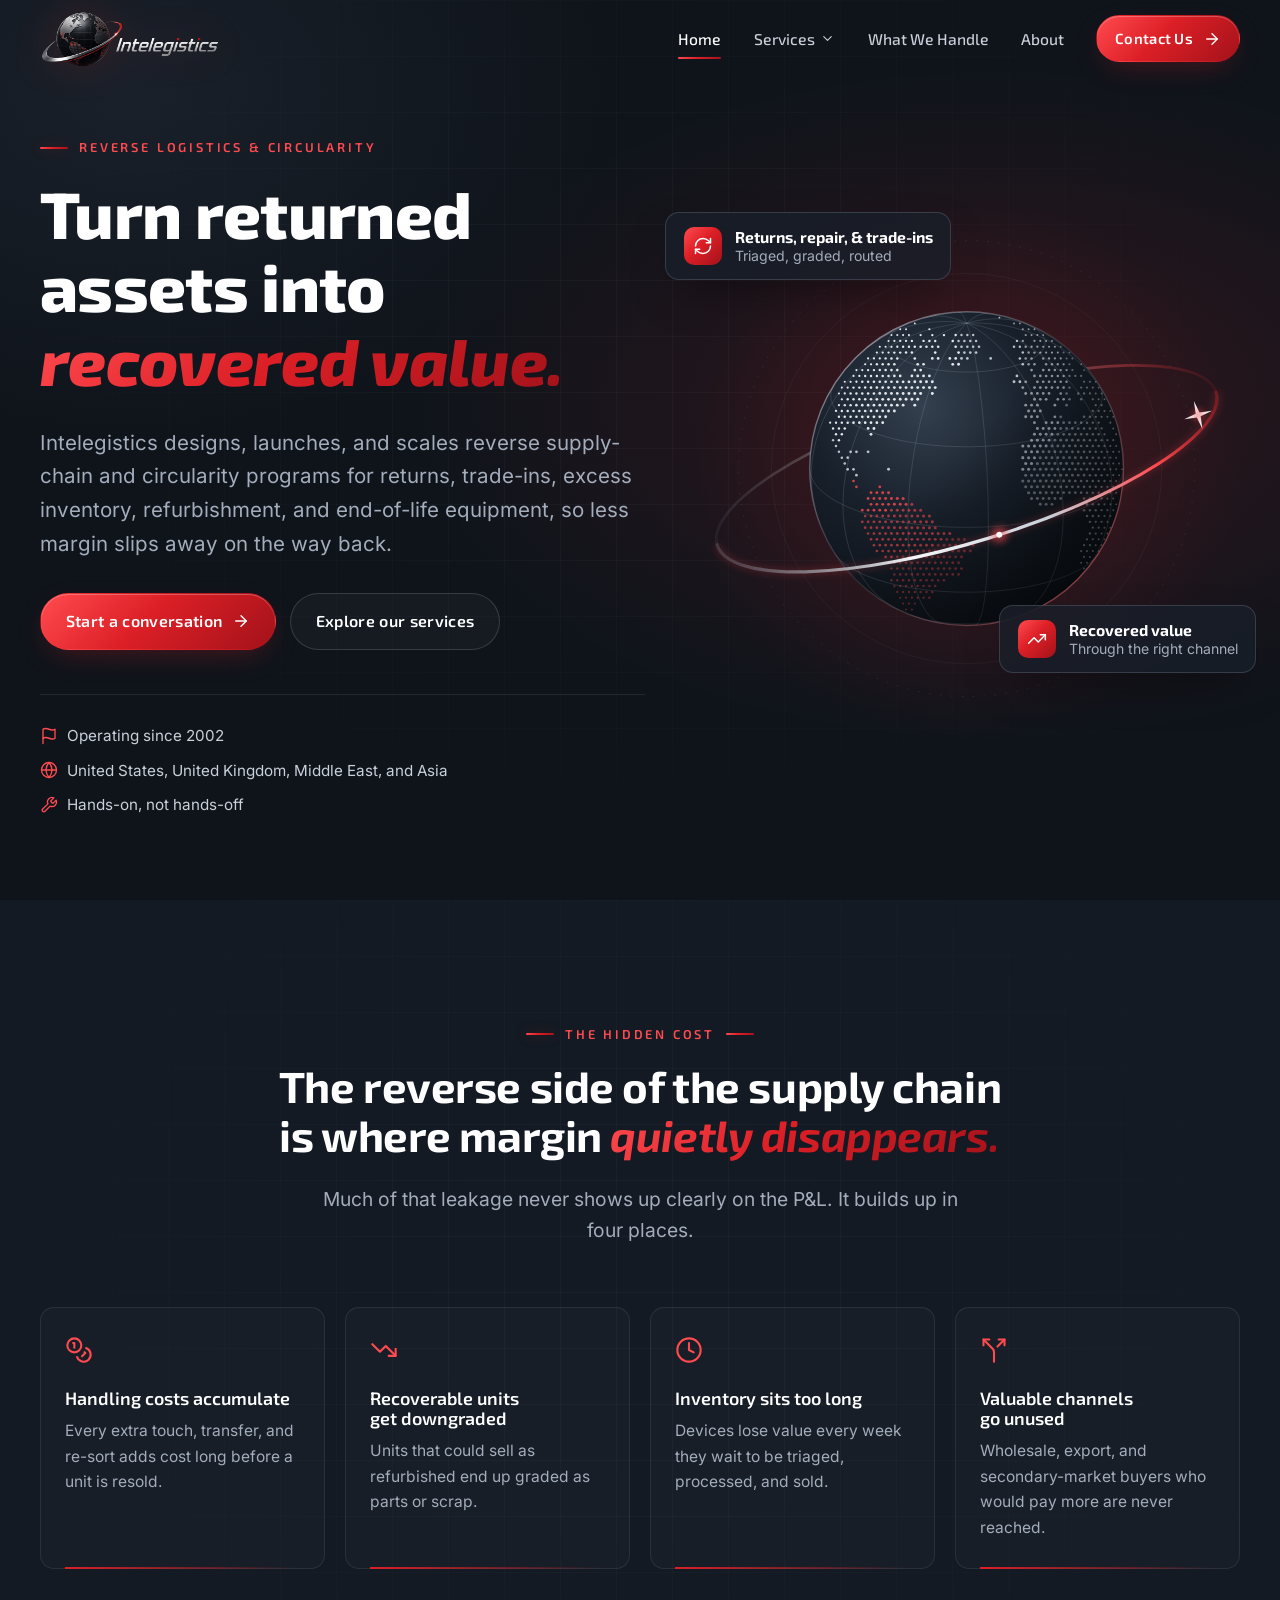
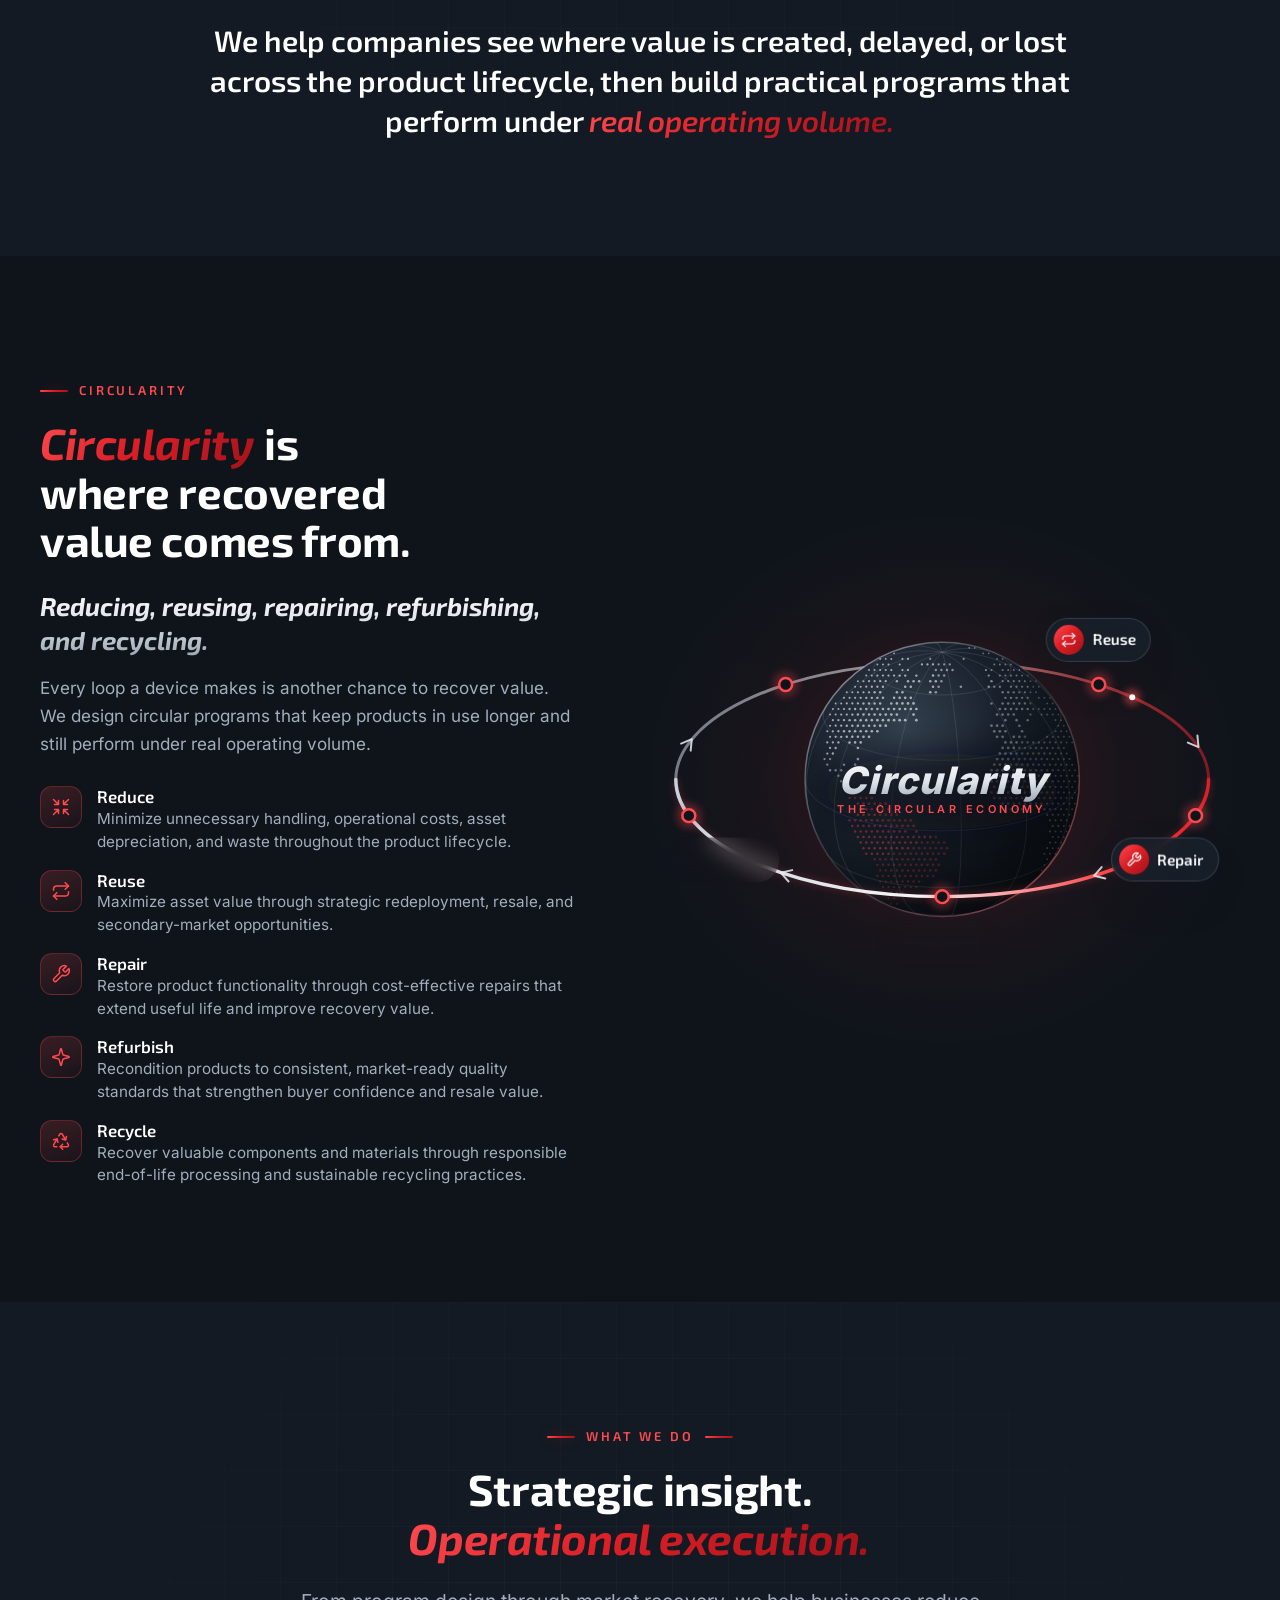
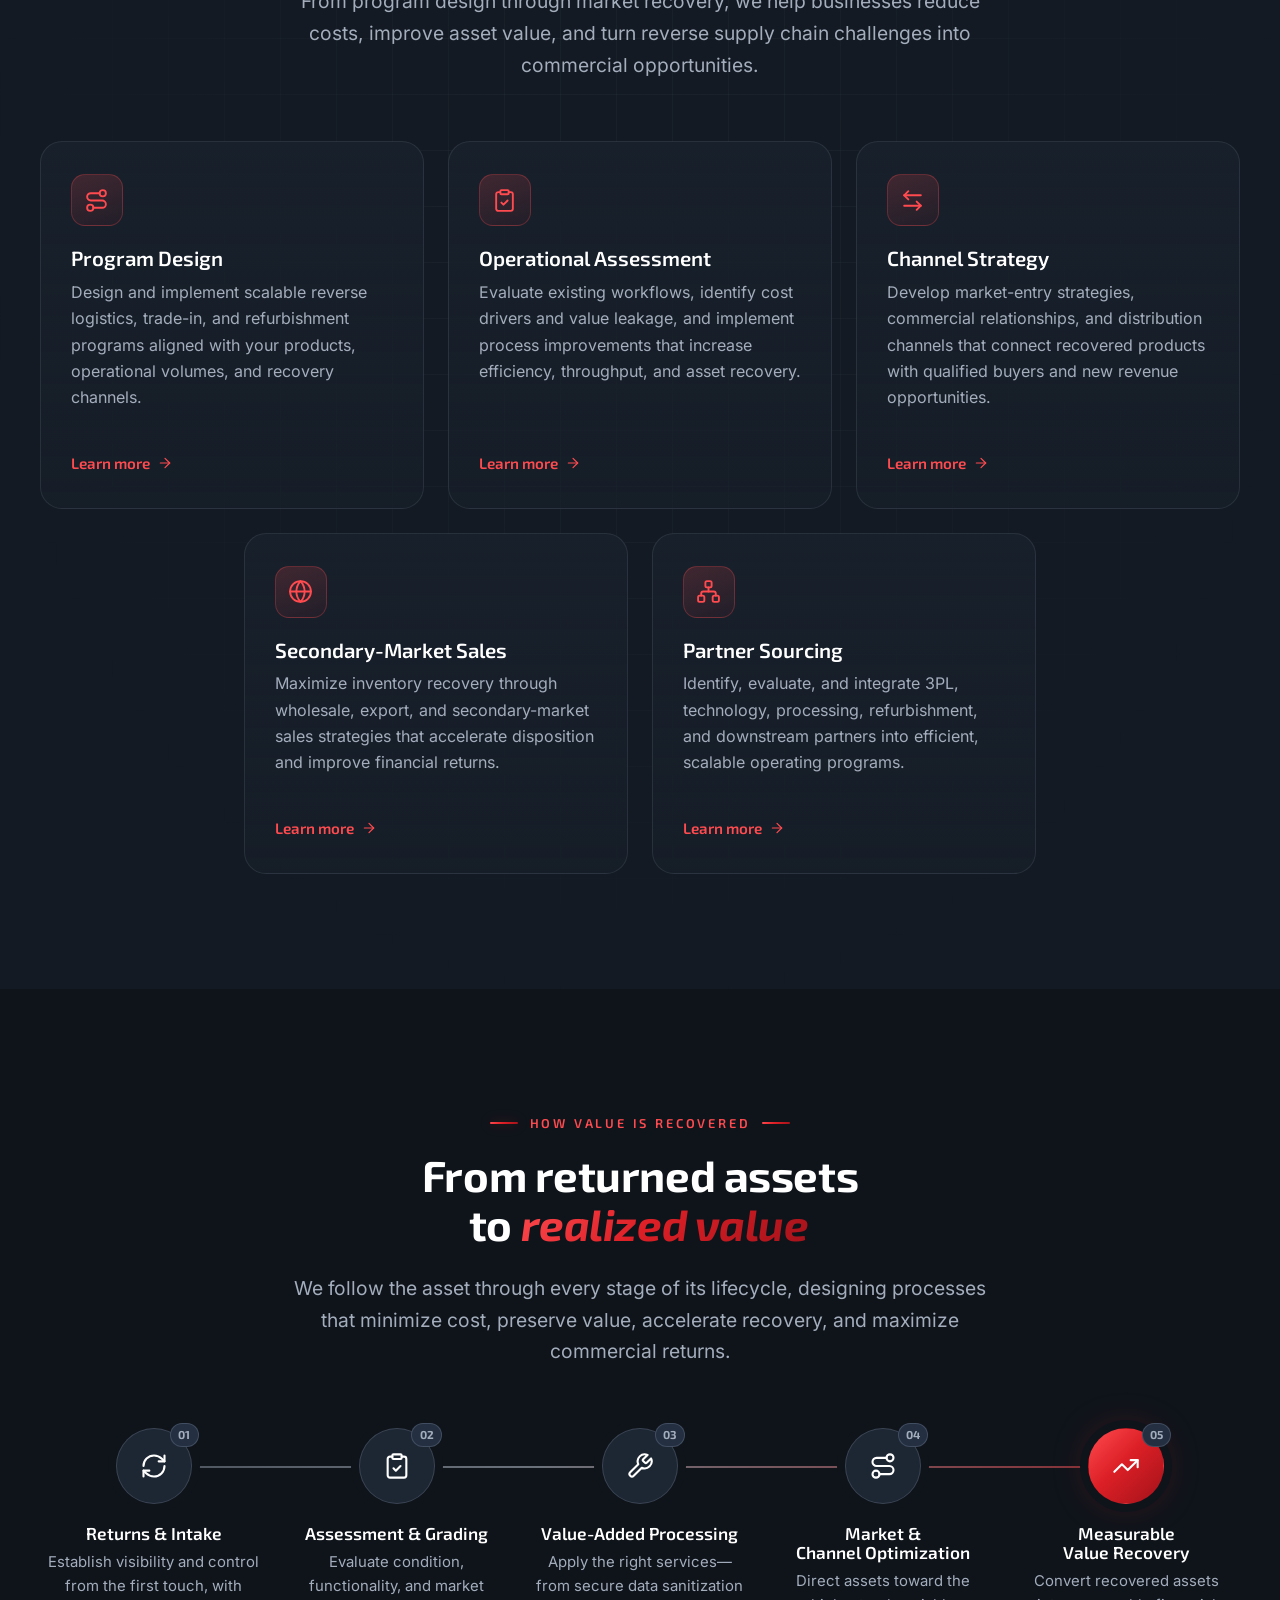
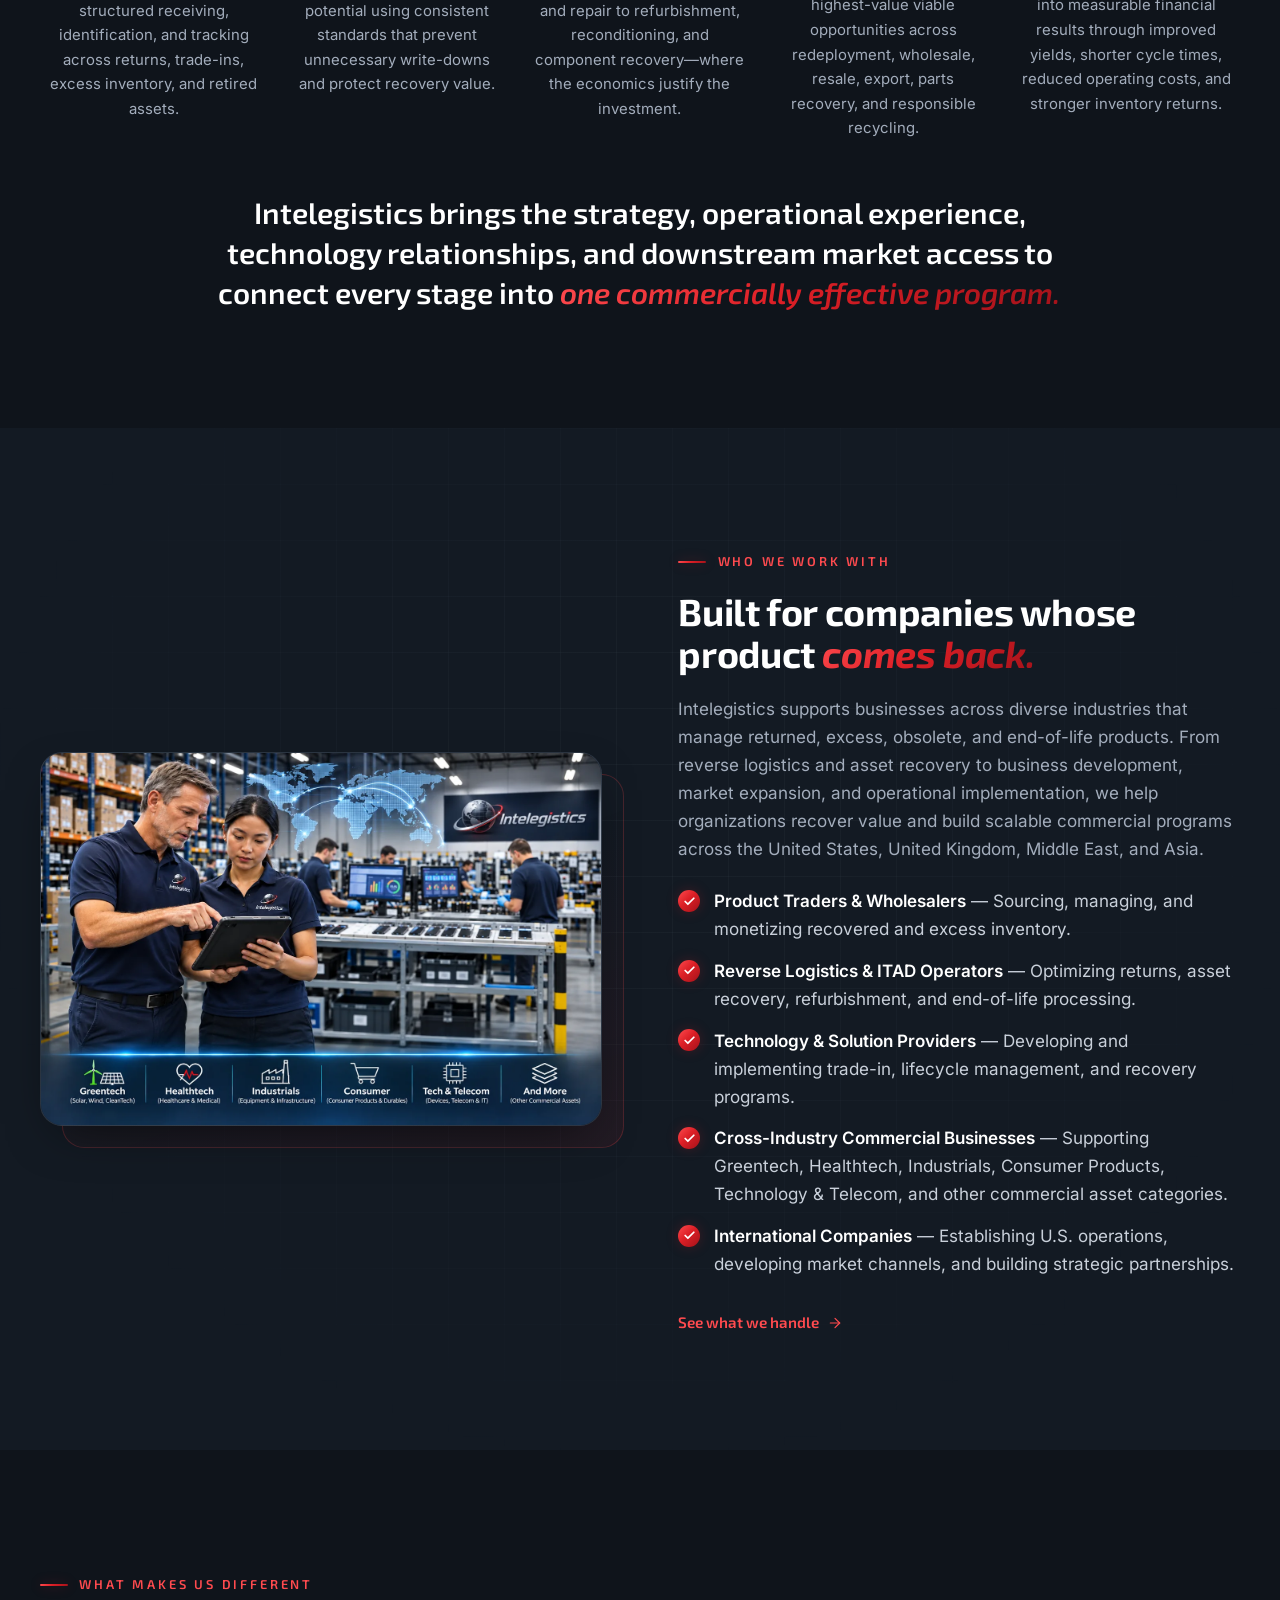
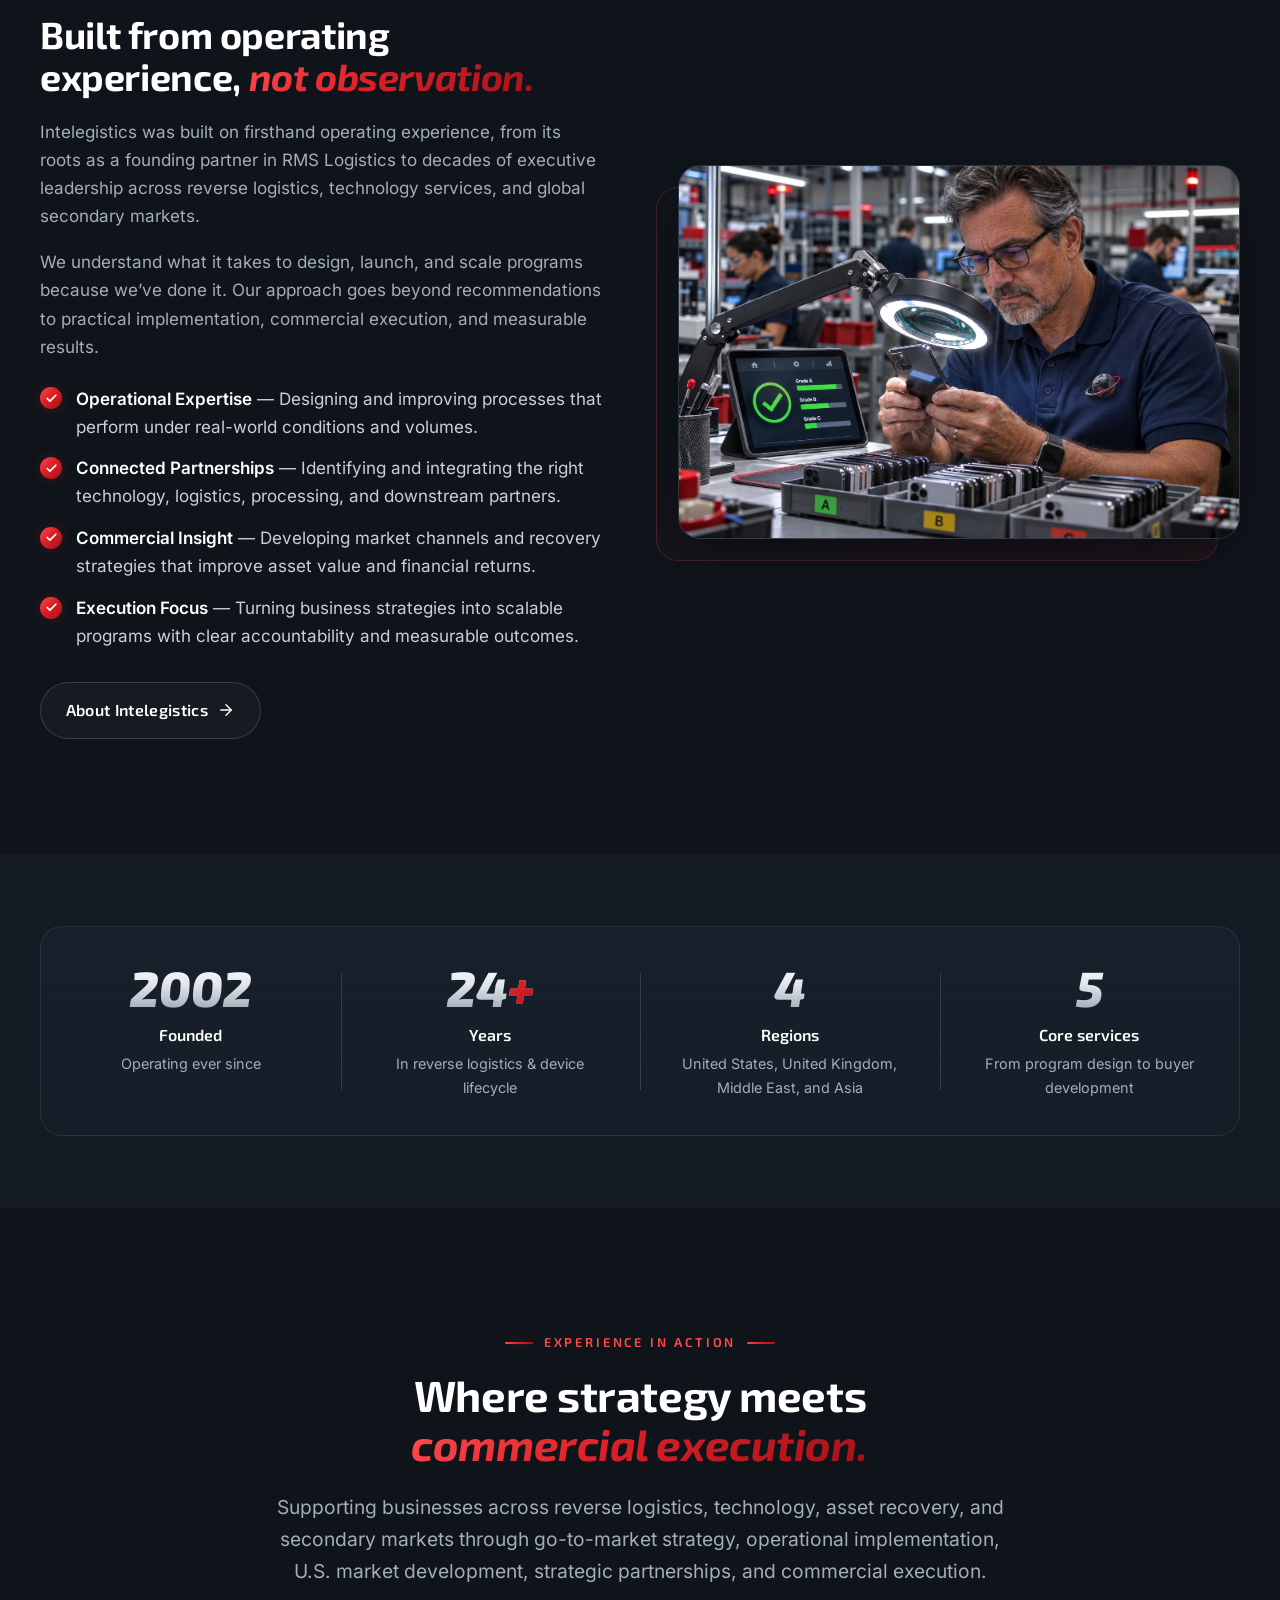
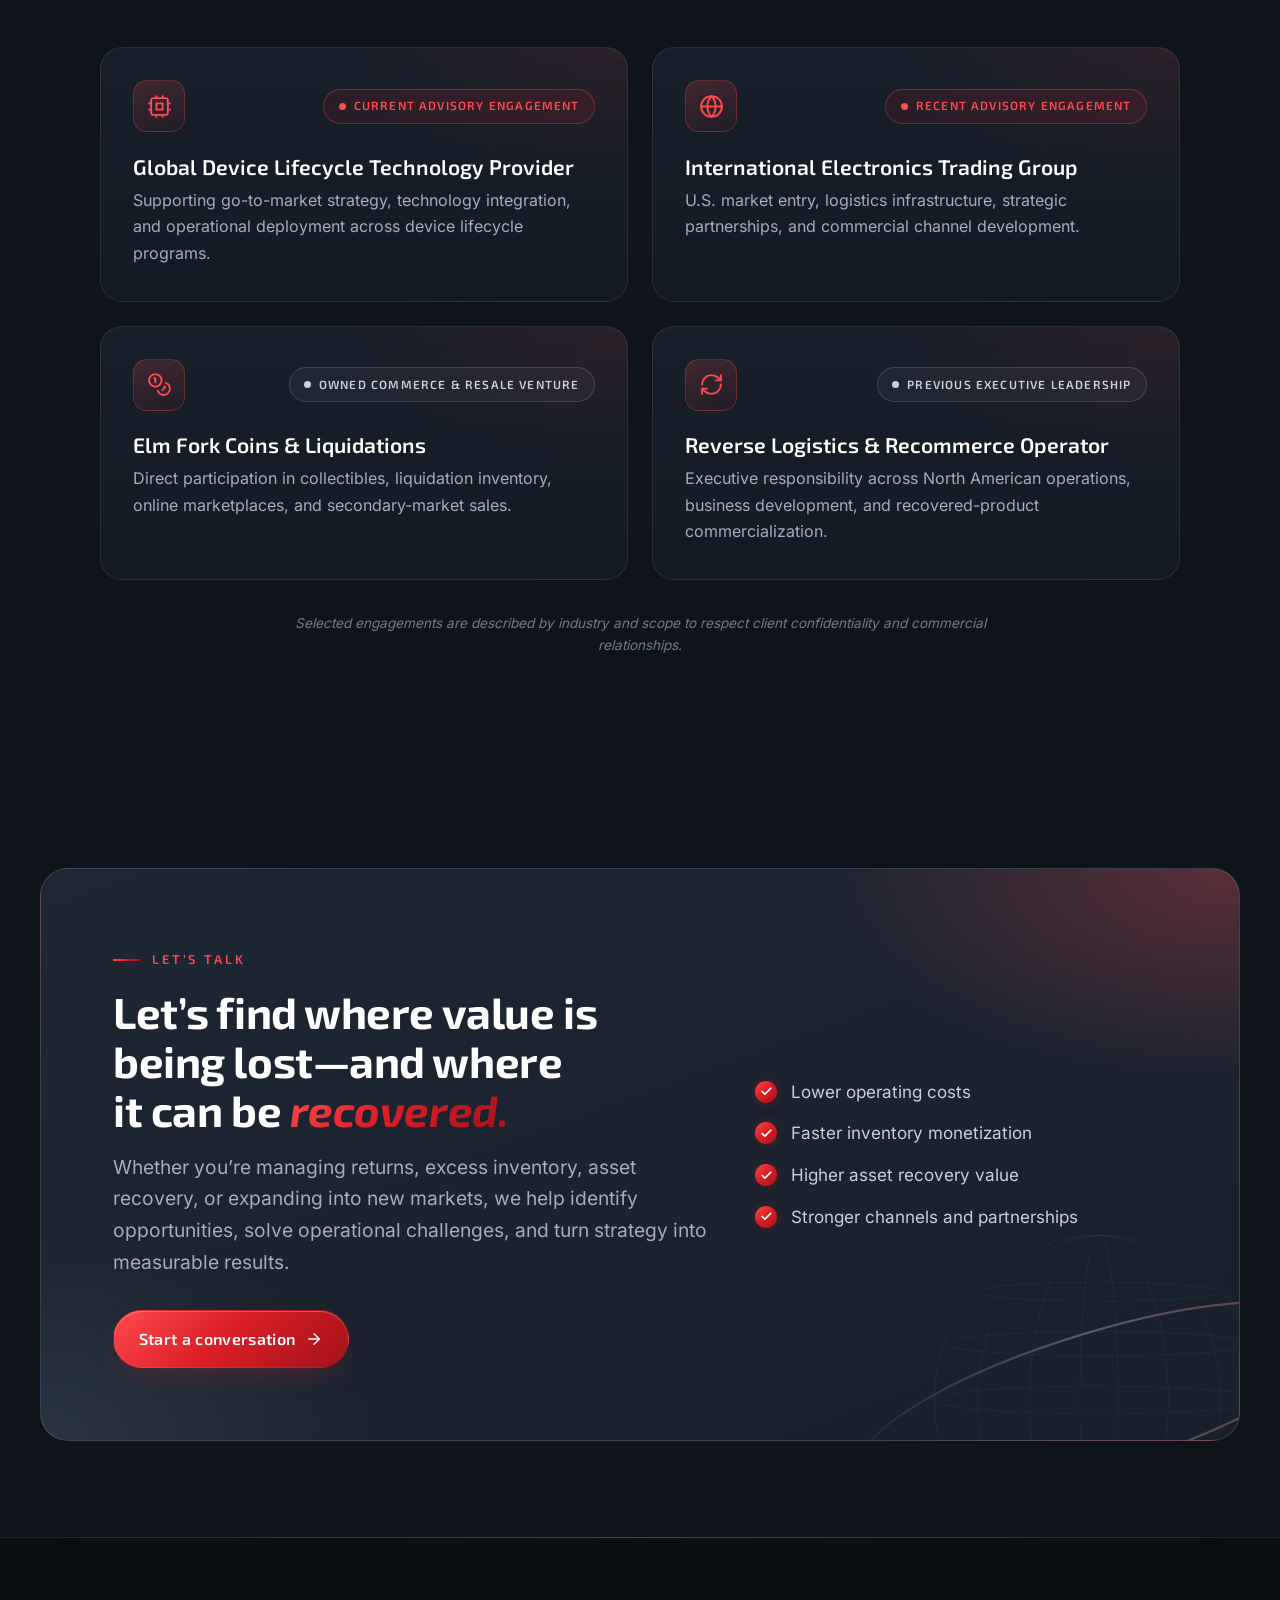
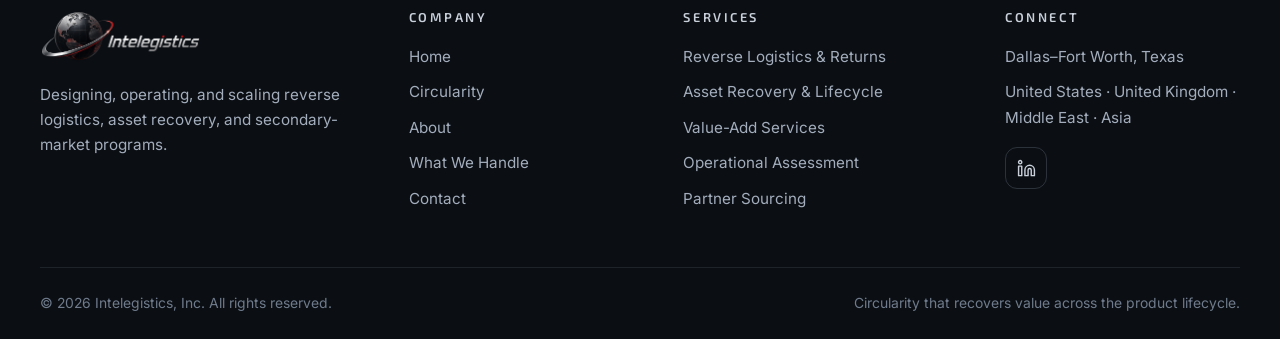
==== commit 8dced443: "Add files via upload" ====
--- a/index.html
+++ b/index.html
@@ -16,10 +16,11 @@
   <link rel="preload" href="assets/fonts/inter-latin-wght-normal.woff2" as="font" type="font/woff2" crossorigin>
   <link rel="stylesheet" href="assets/css/style.css">
   <script>
-    /* Photo slots accept .jpg, .jpeg, .png or .webp (any case). If none exists, the placeholder stays. */
-    window.__photoExt = ["jpeg", "png", "webp", "JPG", "JPEG", "PNG", "WEBP"];
+    /* Photo slots load the file named in src (.webp); if it is missing they try .jpg, .jpeg, .png (any case). If none exists, the placeholder stays. */
+    window.__photoExt = ["webp", "jpg", "jpeg", "png", "WEBP", "JPG", "JPEG", "PNG"];
     function __photo(img) {
-      var n = +(img.dataset.n || 0);
+      var n = +(img.dataset.n || 0), cur = (img.getAttribute("src") || "").split(".").pop();
+      while (n < __photoExt.length && __photoExt[n] === cur) n++;
       if (n < __photoExt.length) { img.dataset.n = n + 1; img.src = img.dataset.base + "." + __photoExt[n]; }
       else { img.remove(); }
     }
@@ -238,7 +239,7 @@
   <div class="container">
     <div class="split">
   <div class="split-media reveal"><figure class="photo-slot" style="--ratio:5 / 4" data-photo-slot="home-who-we-work-with" data-fit="natural">
-  <img src="assets/img/photos/home-who-we-work-with.jpg" data-base="assets/img/photos/home-who-we-work-with" alt="Team sorting returned devices on a processing line" loading="lazy" onload="__photoFit(this)" onerror="__photo(this)">
+  <img src="assets/img/photos/home-who-we-work-with.webp" data-base="assets/img/photos/home-who-we-work-with" alt="Team sorting returned devices on a processing line" loading="lazy" decoding="async" onload="__photoFit(this)" onerror="__photo(this)">
   <figcaption class="photo-slot-label"><svg class="icon" viewBox="0 0 24 24" fill="none" stroke="currentColor" stroke-width="1.8" stroke-linecap="round" stroke-linejoin="round" aria-hidden="true"><path d="M14.5 4h-5L7 7H4a2 2 0 0 0-2 2v9a2 2 0 0 0 2 2h16a2 2 0 0 0 2-2V9a2 2 0 0 0-2-2h-3l-2.5-3z"/><circle cx="12" cy="13" r="3"/></svg><span>Photo: Team sorting returned devices on a processing line</span><code>photos/home-who-we-work-with.jpg or .png</code></figcaption>
 </figure></div>
   <div class="split-body reveal">
@@ -255,7 +256,7 @@
   <div class="container">
     <div class="split split--reverse">
   <div class="split-media reveal"><figure class="photo-slot" style="--ratio:5 / 4" data-photo-slot="home-hands-on" data-fit="natural">
-  <img src="assets/img/photos/home-hands-on.jpg" data-base="assets/img/photos/home-hands-on" alt="Operator inspecting and grading a smartphone at a test bench" loading="lazy" onload="__photoFit(this)" onerror="__photo(this)">
+  <img src="assets/img/photos/home-hands-on.webp" data-base="assets/img/photos/home-hands-on" alt="Operator inspecting and grading a smartphone at a test bench" loading="lazy" decoding="async" onload="__photoFit(this)" onerror="__photo(this)">
   <figcaption class="photo-slot-label"><svg class="icon" viewBox="0 0 24 24" fill="none" stroke="currentColor" stroke-width="1.8" stroke-linecap="round" stroke-linejoin="round" aria-hidden="true"><path d="M14.5 4h-5L7 7H4a2 2 0 0 0-2 2v9a2 2 0 0 0 2 2h16a2 2 0 0 0 2-2V9a2 2 0 0 0-2-2h-3l-2.5-3z"/><circle cx="12" cy="13" r="3"/></svg><span>Photo: Operator inspecting and grading a smartphone at a test bench</span><code>photos/home-hands-on.jpg or .png</code></figcaption>
 </figure></div>
   <div class="split-body reveal">
@@ -366,6 +367,7 @@
   </div>
 </footer>
 <script src="assets/js/main.js"></script>
+<script src="assets/js/preload.js" defer></script>
 <script src="assets/js/track.js" defer></script>
 </body>
 </html>
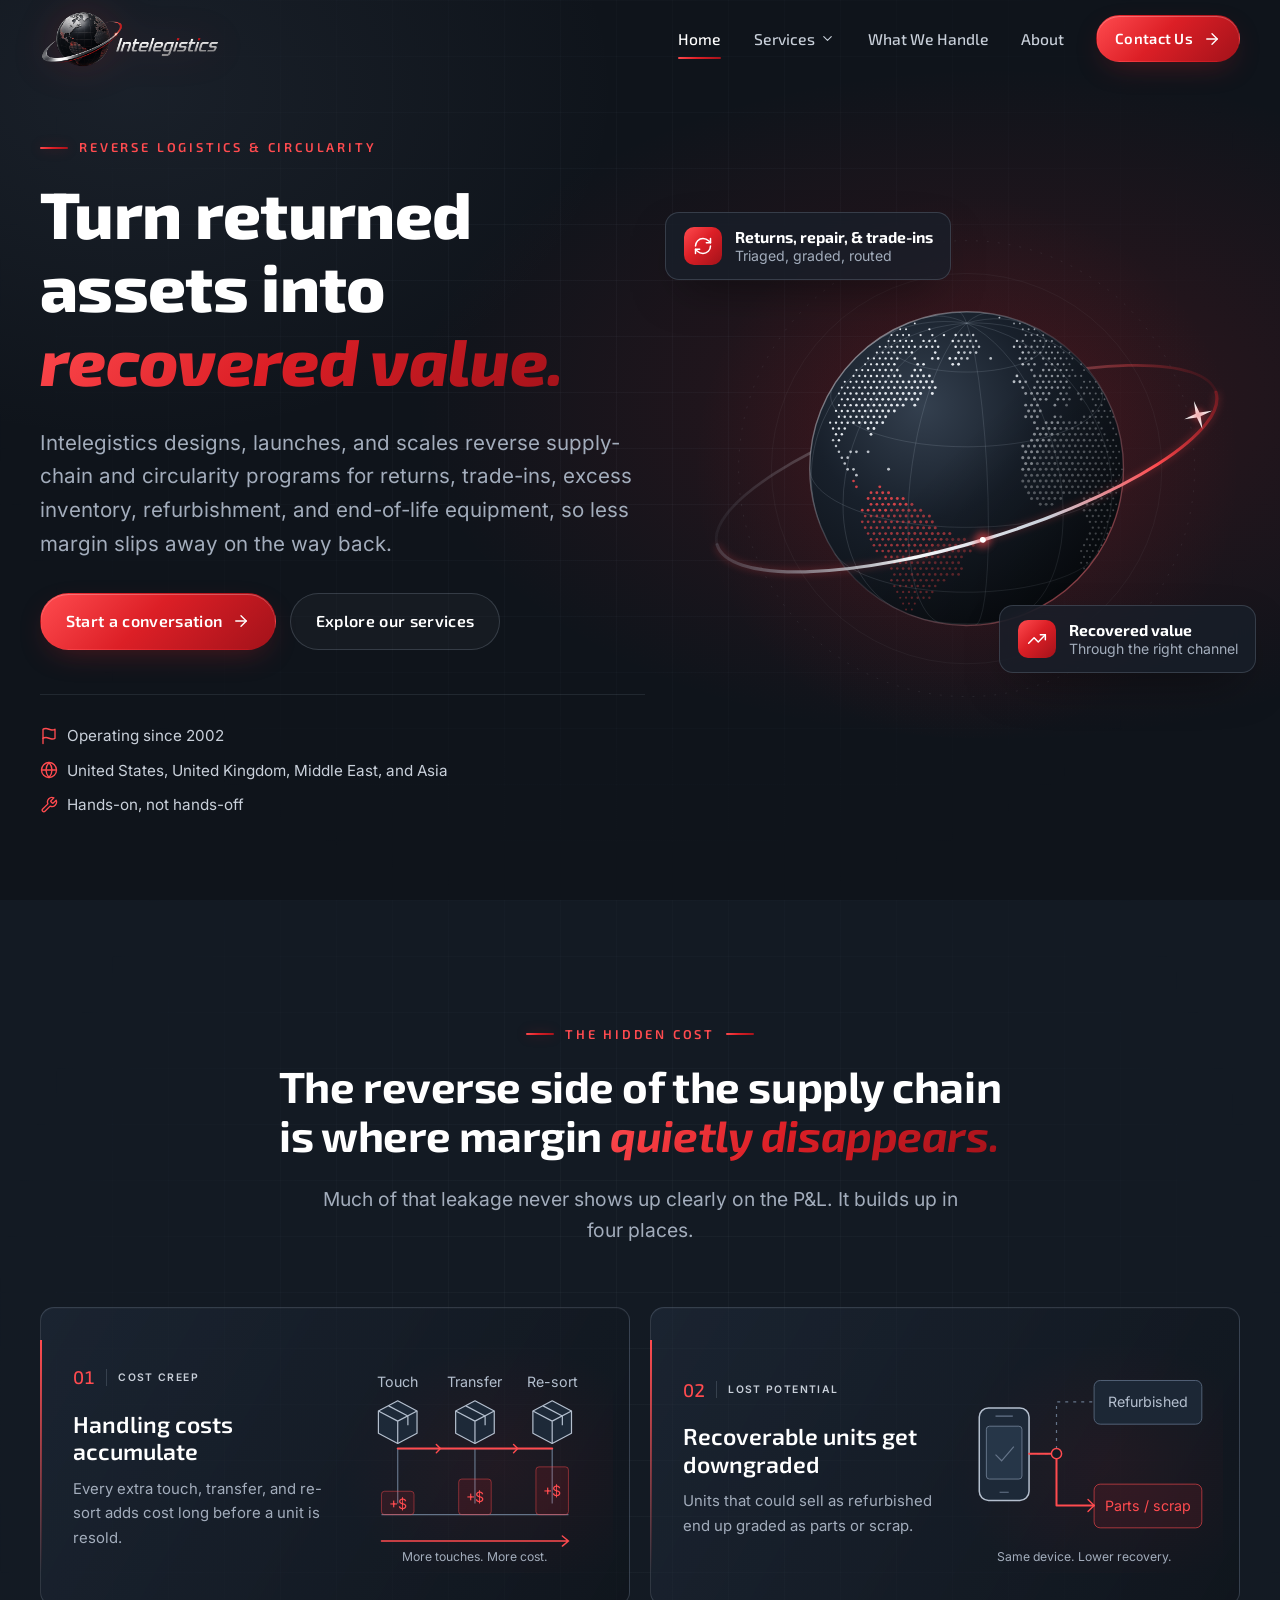
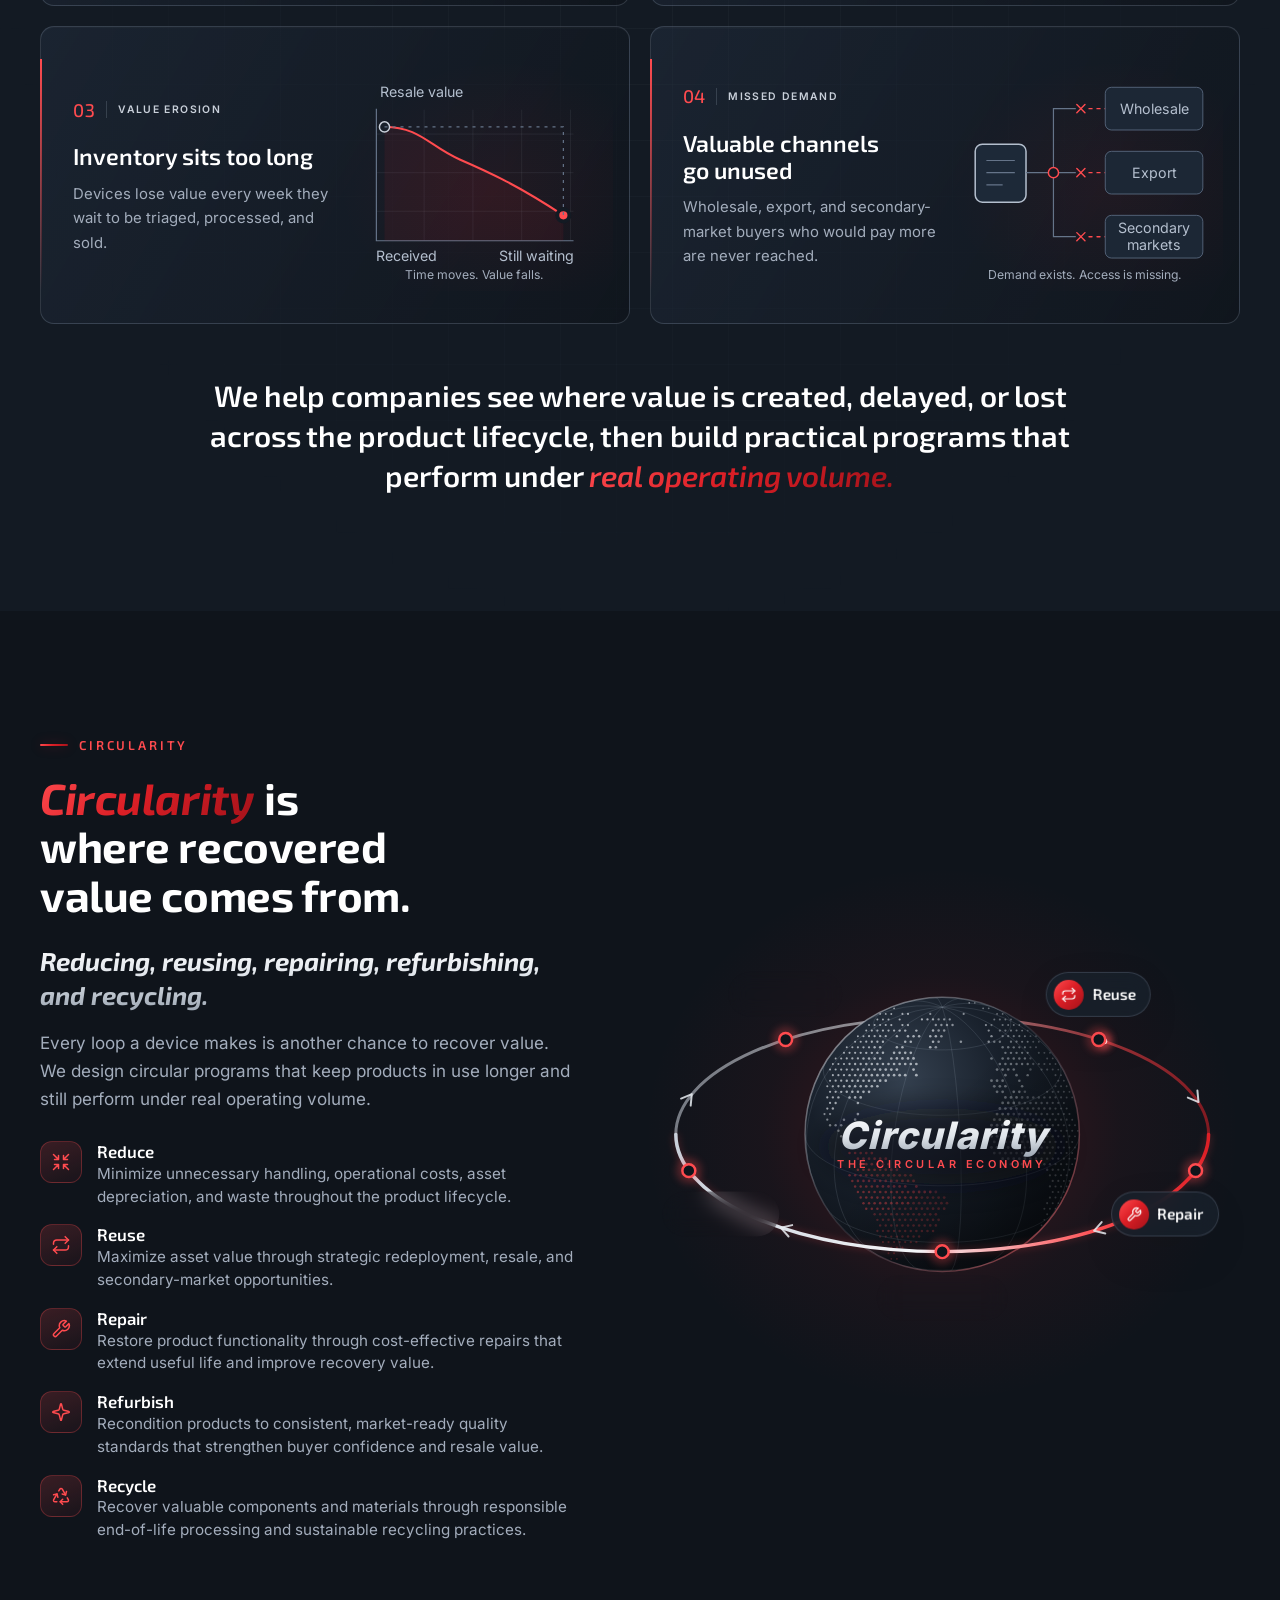
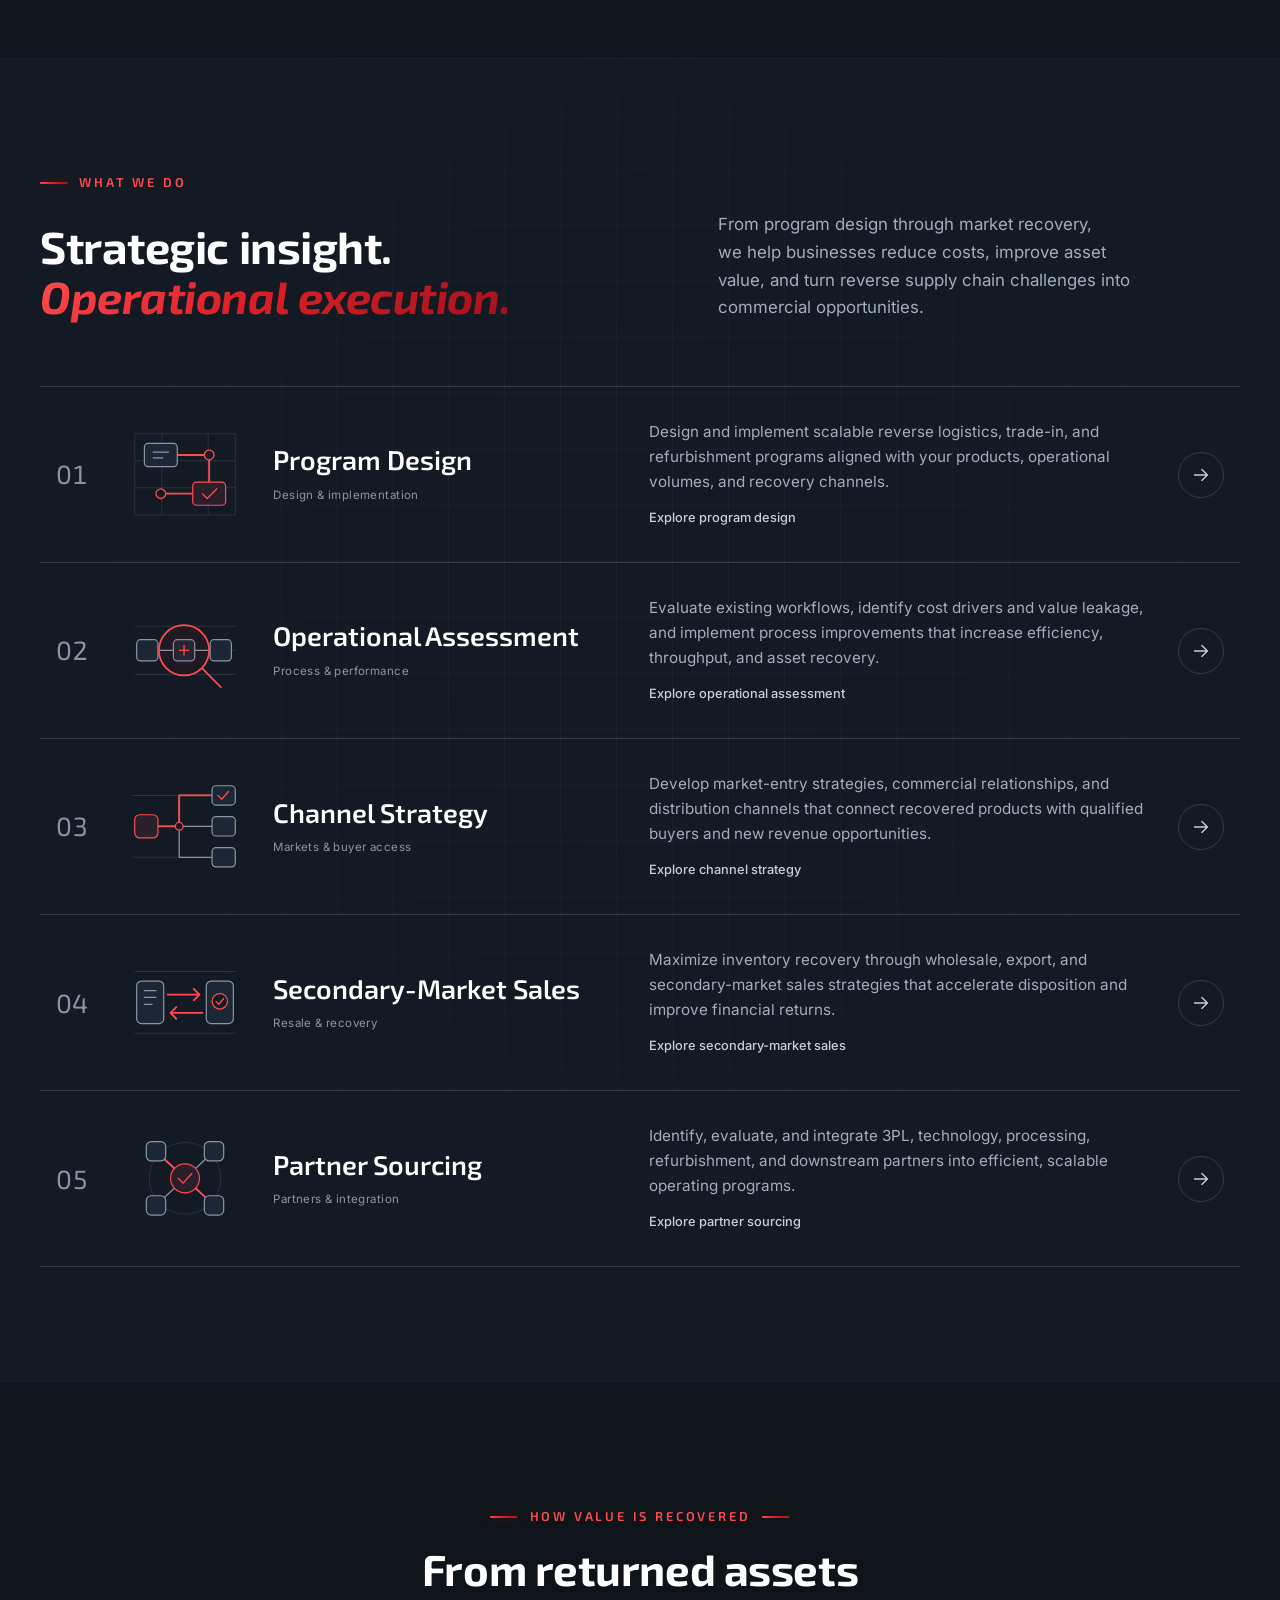
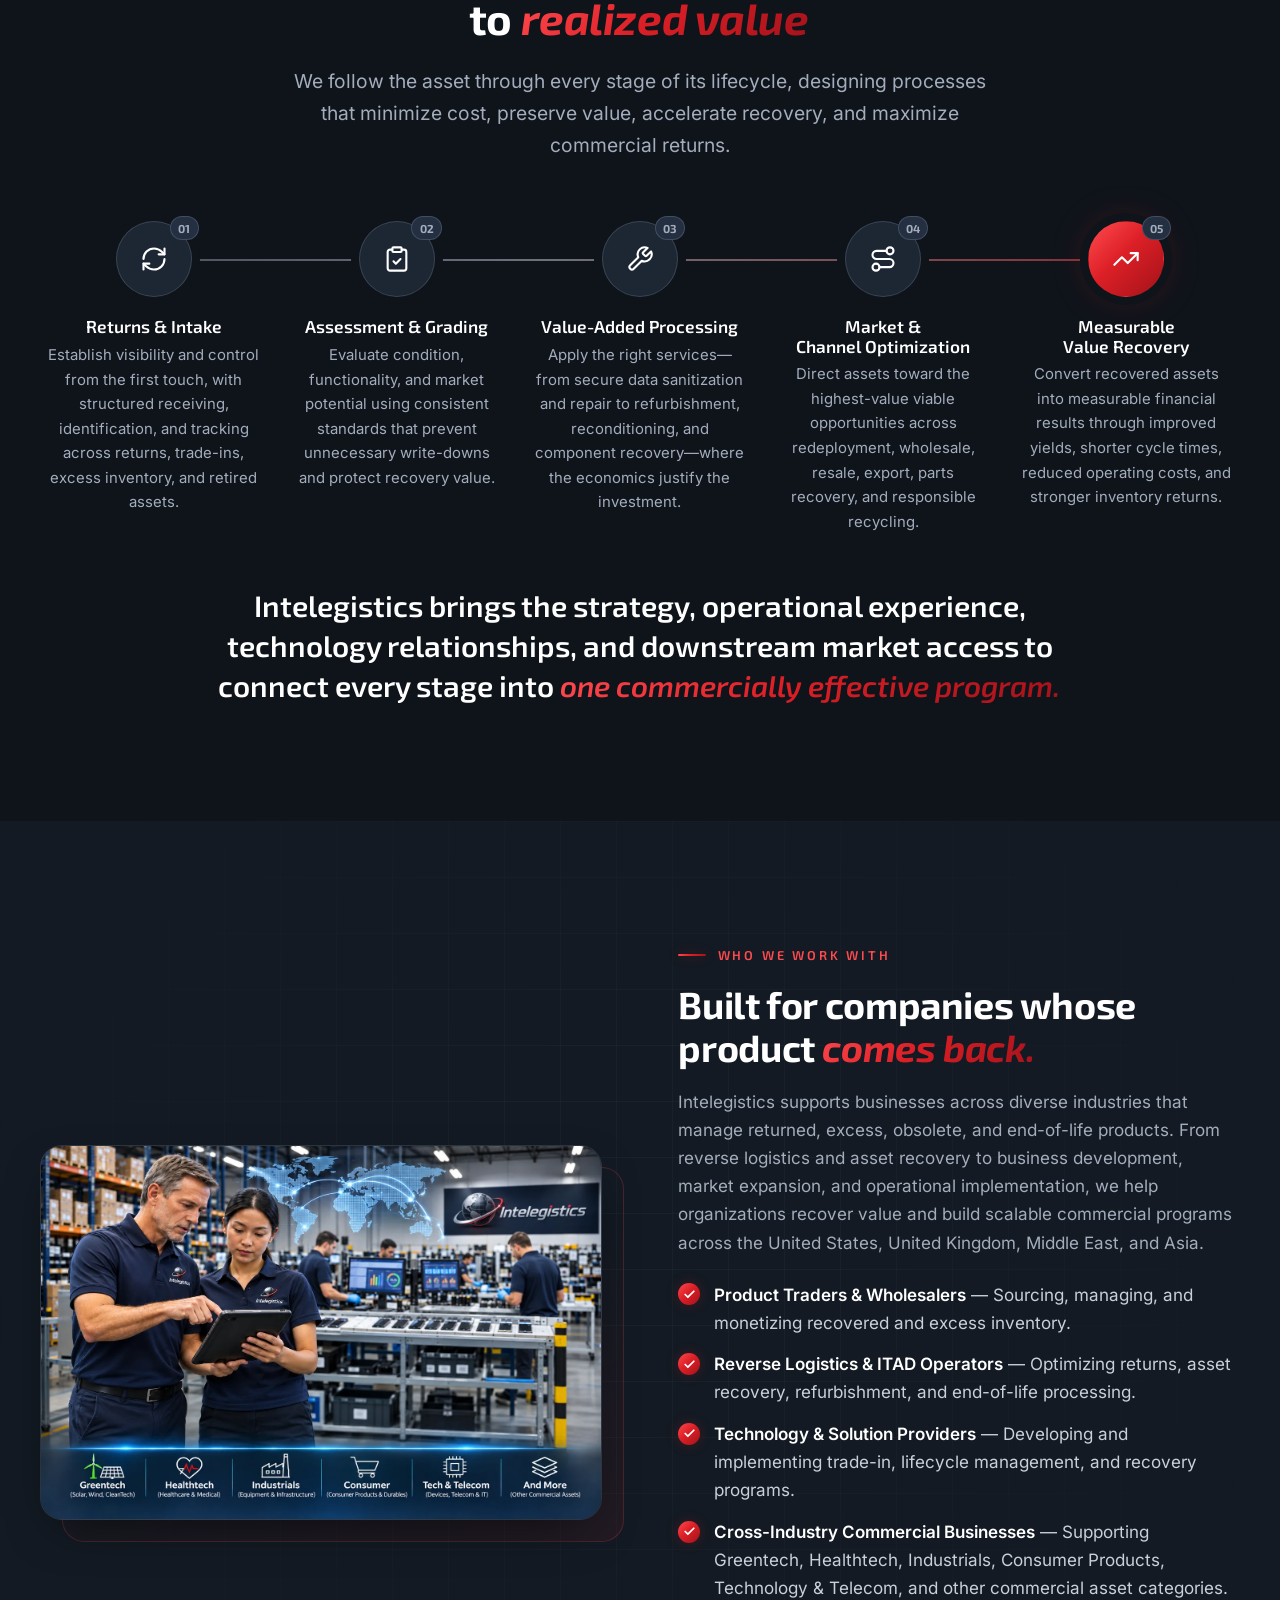
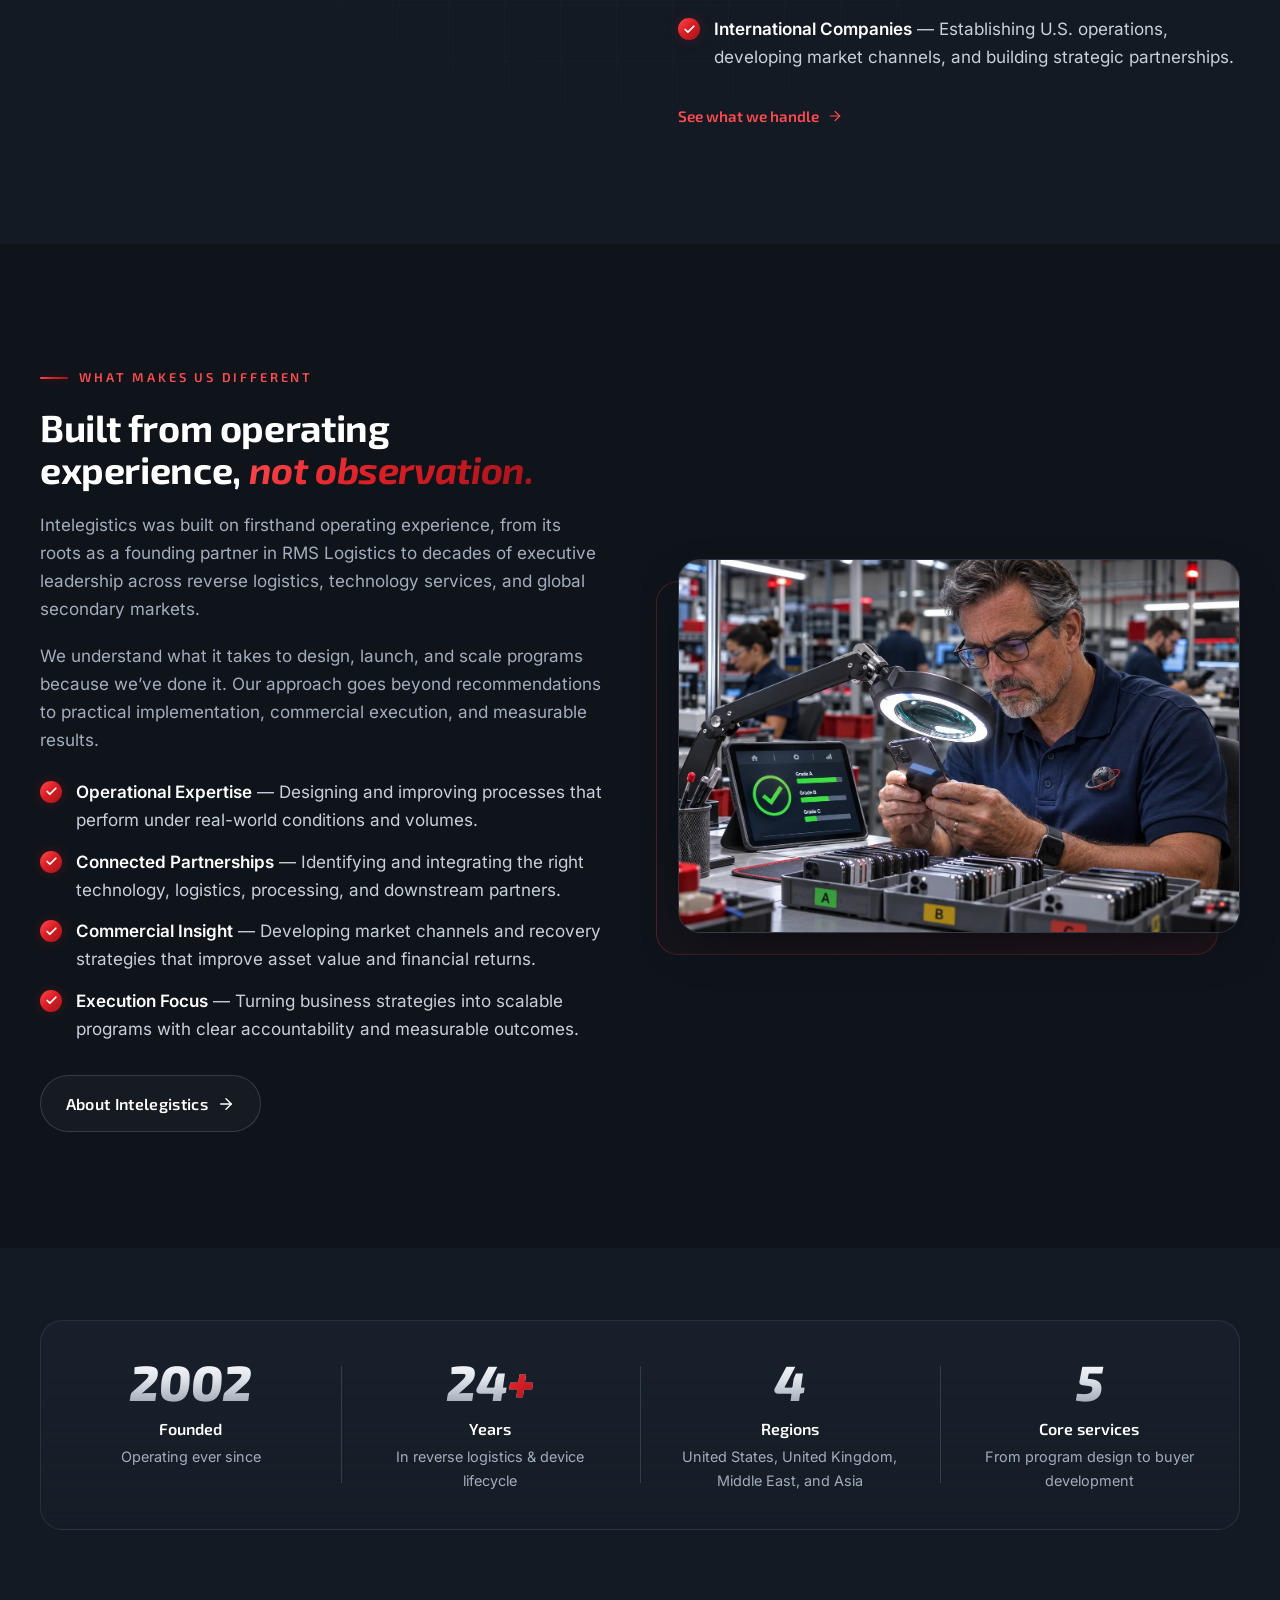
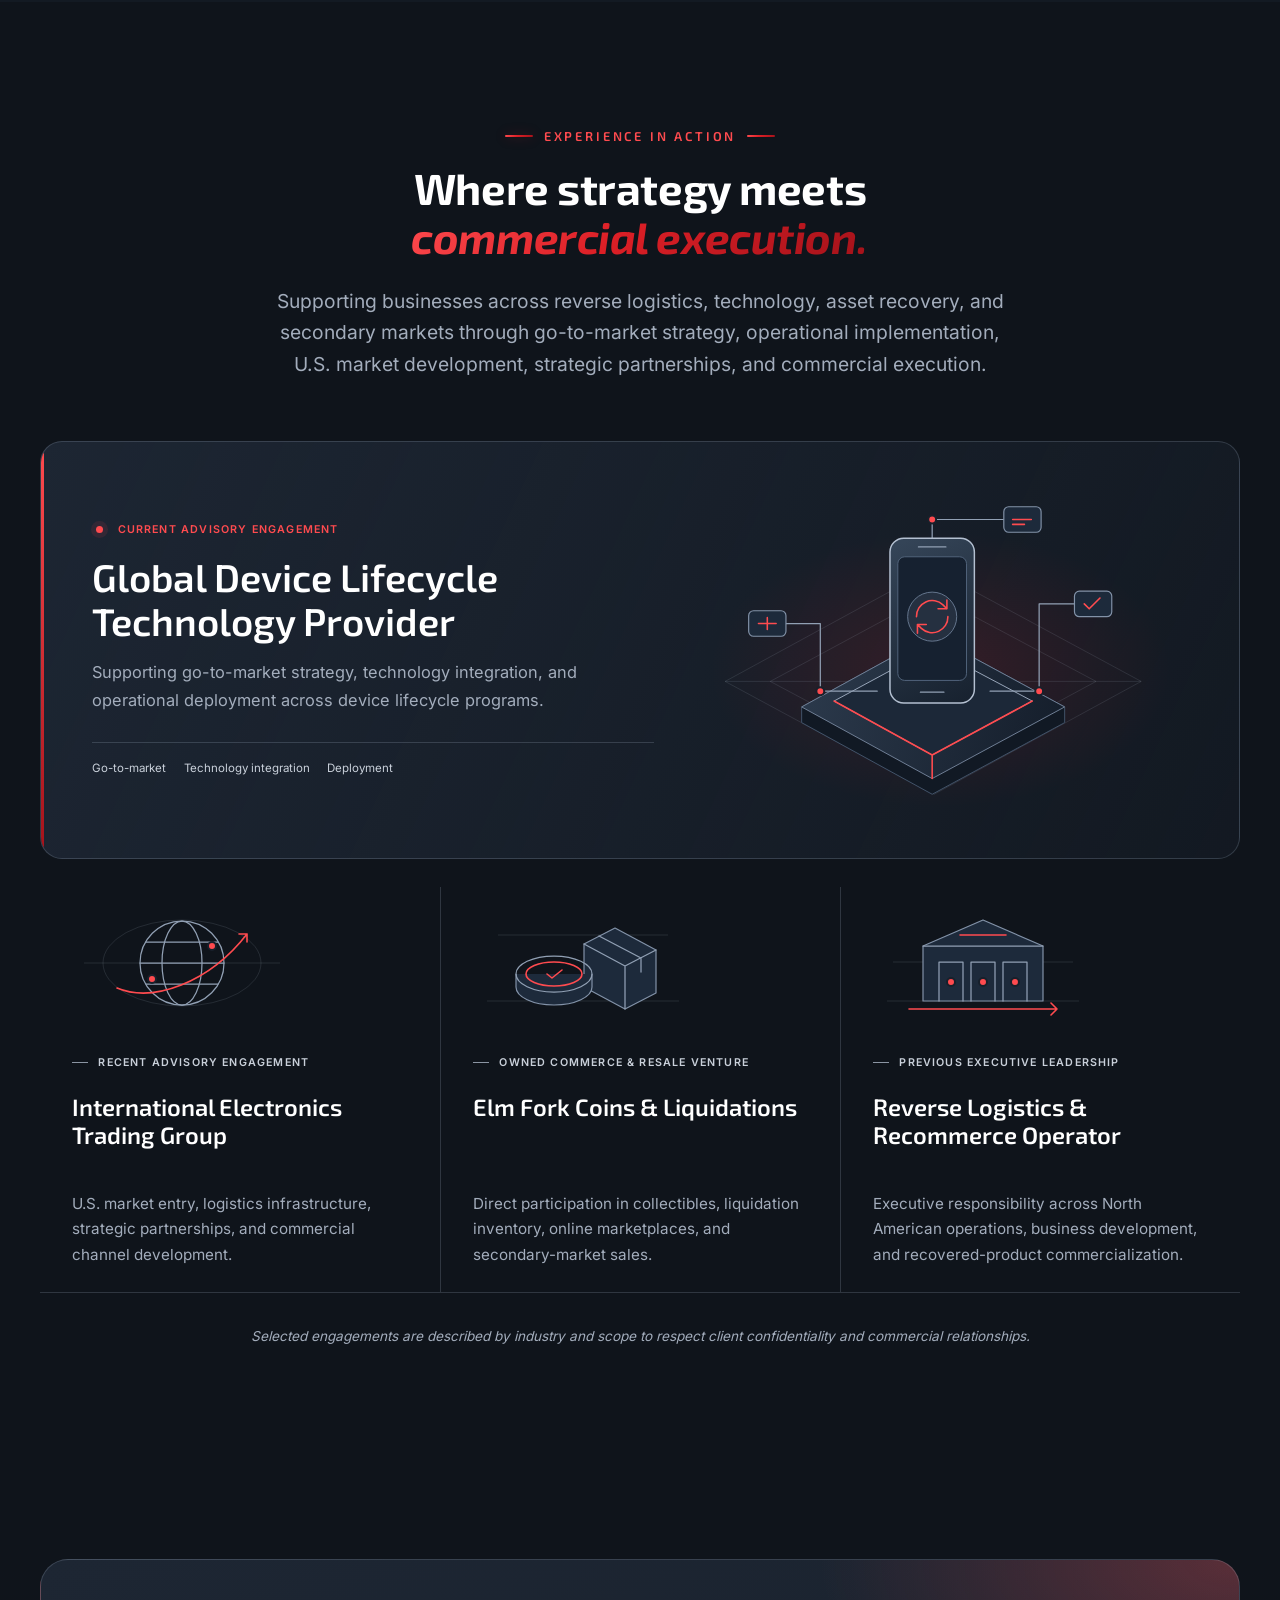
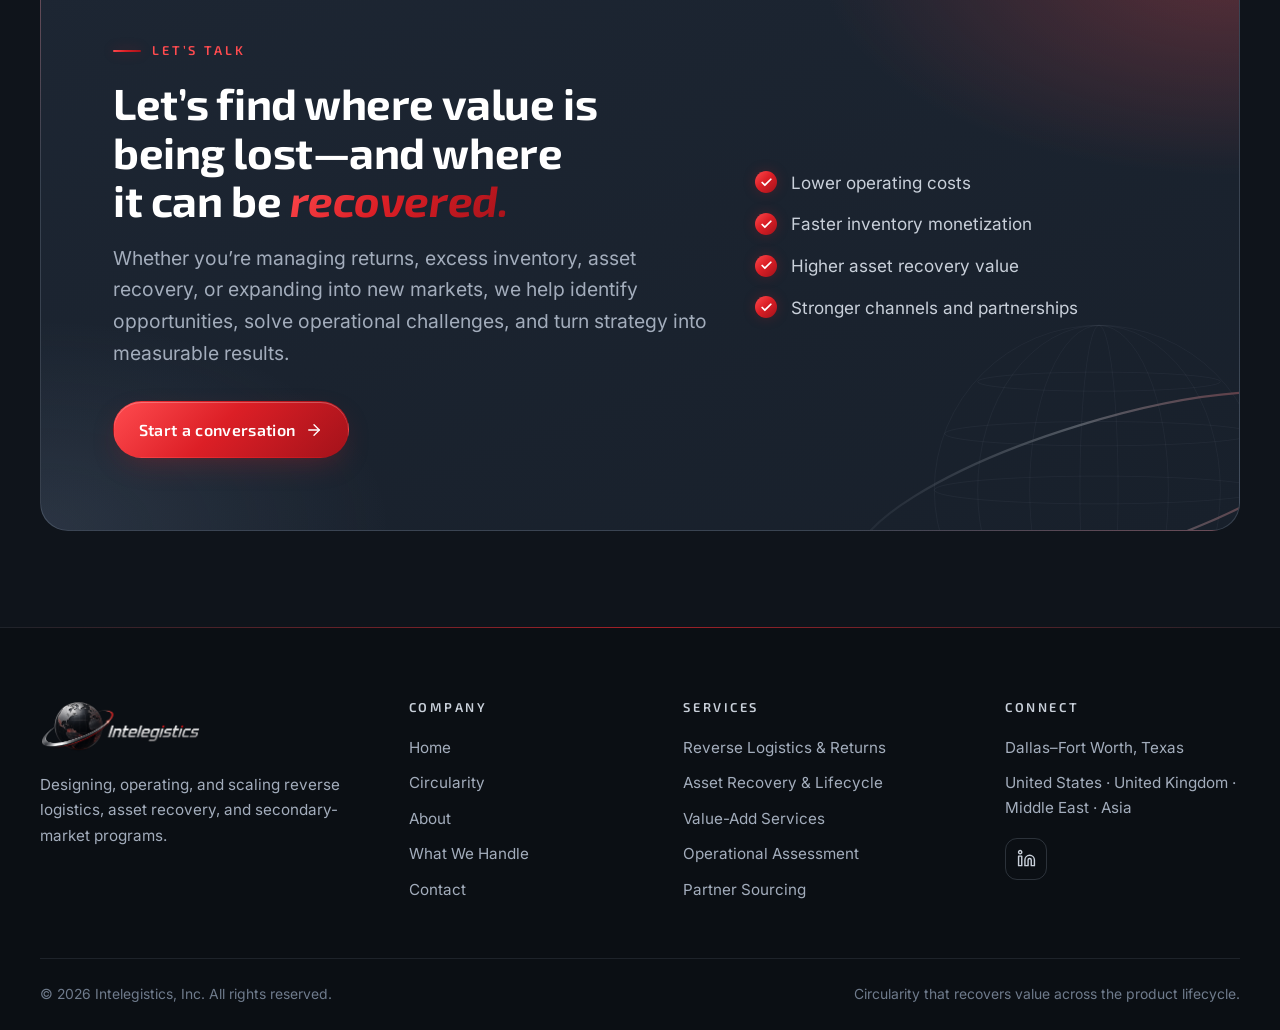
==== commit 0a131240: "Add files via upload" ====
--- a/index.html
+++ b/index.html
@@ -128,15 +128,100 @@
   </div>
 </section>
 
-<section class="section section--alt">
+<section class="section section--alt value-leakage" aria-labelledby="hidden-cost-title">
   <div class="texture-grid"></div>
   <div class="container">
     <div class="section-head center reveal">
   <span class="eyebrow">The hidden cost</span>
-  <h2>The reverse side of the supply chain is where margin <span class="text-red">quietly disappears.</span></h2>
+  <h2 id="hidden-cost-title">The reverse side of the supply chain is where margin <span class="text-red">quietly disappears.</span></h2>
   <p class="lead">Much of that leakage never shows up clearly on the P&amp;L. It builds up in four places.</p>
 </div>
-    <div class="leak-grid reveal-stagger"><div class="leak"><svg class="icon" viewBox="0 0 24 24" fill="none" stroke="currentColor" stroke-width="1.8" stroke-linecap="round" stroke-linejoin="round" aria-hidden="true"><circle cx="8" cy="8" r="6"/><path d="M18.09 10.37A6 6 0 1 1 10.34 18"/><path d="M7 6h1v4"/><path d="m16.71 13.88.7.71-2.82 2.82"/></svg><h3>Handling costs accumulate</h3><p>Every extra touch, transfer, and re-sort adds cost long before a unit is resold.</p></div><div class="leak"><svg class="icon" viewBox="0 0 24 24" fill="none" stroke="currentColor" stroke-width="1.8" stroke-linecap="round" stroke-linejoin="round" aria-hidden="true"><path d="m22 17-8.5-8.5-5 5L2 7"/><path d="M16 17h6v-6"/></svg><h3>Recoverable units get downgraded</h3><p>Units that could sell as refurbished end up graded as parts or scrap.</p></div><div class="leak"><svg class="icon" viewBox="0 0 24 24" fill="none" stroke="currentColor" stroke-width="1.8" stroke-linecap="round" stroke-linejoin="round" aria-hidden="true"><circle cx="12" cy="12" r="10"/><path d="M12 6v6l4 2"/></svg><h3>Inventory sits too long</h3><p>Devices lose value every week they wait to be triaged, processed, and sold.</p></div><div class="leak"><svg class="icon" viewBox="0 0 24 24" fill="none" stroke="currentColor" stroke-width="1.8" stroke-linecap="round" stroke-linejoin="round" aria-hidden="true"><path d="M16 3h5v5"/><path d="M8 3H3v5"/><path d="M12 22v-8.3a4 4 0 0 0-1.17-2.83L3 3"/><path d="m15 9 6-6"/></svg><h3>Valuable channels go unused</h3><p>Wholesale, export, and secondary-market buyers who would pay more are never reached.</p></div></div>
+    <div class="leak-grid reveal-stagger">
+      <article class="leak">
+        <div class="leak-copy">
+          <div class="leak-label"><span class="leak-number" aria-hidden="true">01</span><span>Cost creep</span></div>
+          <h3>Handling costs accumulate</h3>
+          <p>Every extra touch, transfer, and re-sort adds cost long before a unit is resold.</p>
+        </div>
+        <div class="leak-visual" aria-hidden="true">
+          <svg class="leak-art" viewBox="0 0 240 210" fill="none" focusable="false">
+            <path class="leak-wire" d="M28 162h184M44 151V97h76v54M120 97h76v54"/>
+            <path class="leak-route" d="M44 97h152"/>
+            <path class="leak-accent" d="m82 93 4 4-4 4m76-8 4 4-4 4"/>
+            <g class="leak-parcel" stroke-linejoin="round">
+              <path d="m25 60 19-10 19 10v22L44 92 25 82Z"/><path d="m25 60 19 10 19-10M44 70v22M35 55l19 10v9"/>
+              <path d="m101 60 19-10 19 10v22l-19 10-19-10Z"/><path d="m101 60 19 10 19-10M120 70v22m-9-37 19 10v9"/>
+              <path d="m177 60 19-10 19 10v22l-19 10-19-10Z"/><path d="m177 60 19 10 19-10M196 70v22m-9-37 19 10v9"/>
+            </g>
+            <g class="leak-cost-block"><rect x="28" y="139" width="32" height="23" rx="3"/><rect x="104" y="127" width="32" height="35" rx="3"/><rect x="180" y="115" width="32" height="47" rx="3"/></g>
+            <g class="leak-art-label" text-anchor="middle"><text x="44" y="36">Touch</text><text x="120" y="36">Transfer</text><text x="196" y="36">Re-sort</text></g>
+            <g class="leak-art-label leak-art-label--red" text-anchor="middle"><text x="44" y="156">+$</text><text x="120" y="150">+$</text><text x="196" y="144">+$</text></g>
+            <path class="leak-accent" d="M28 188h184m-6-5 6 5-6 5"/>
+            <text class="leak-art-caption" x="120" y="208" text-anchor="middle">More touches. More cost.</text>
+          </svg>
+        </div>
+      </article>
+      <article class="leak">
+        <div class="leak-copy">
+          <div class="leak-label"><span class="leak-number" aria-hidden="true">02</span><span>Lost potential</span></div>
+          <h3>Recoverable units get downgraded</h3>
+          <p>Units that could sell as refurbished end up graded as parts or scrap.</p>
+        </div>
+        <div class="leak-visual" aria-hidden="true">
+          <svg class="leak-art" viewBox="0 0 240 210" fill="none" focusable="false">
+            <rect class="leak-device" x="16" y="57" width="49" height="91" rx="9"/>
+            <path class="leak-wire" d="M32 65h17m-13 75h9"/><rect class="leak-device-screen" x="23" y="75" width="35" height="52" rx="3"/>
+            <path class="leak-wire" d="m32 103 6 6 12-14"/>
+            <path class="leak-wire leak-dashed" d="M65 102h27V51h37"/>
+            <path class="leak-route" d="M65 102h27v51h37"/><path class="leak-accent" d="m123 147 6 6-6 6"/>
+            <circle class="leak-junction" cx="92" cy="102" r="5"/>
+            <rect class="leak-destination" x="129" y="30" width="106" height="43" rx="6"/>
+            <text class="leak-art-label" x="182" y="56" text-anchor="middle">Refurbished</text>
+            <rect class="leak-destination leak-destination--lost" x="129" y="132" width="106" height="43" rx="6"/>
+            <text class="leak-art-label leak-art-label--red" x="182" y="158" text-anchor="middle">Parts / scrap</text>
+            <text class="leak-art-caption" x="120" y="208" text-anchor="middle">Same device. Lower recovery.</text>
+          </svg>
+        </div>
+      </article>
+      <article class="leak">
+        <div class="leak-copy">
+          <div class="leak-label"><span class="leak-number" aria-hidden="true">03</span><span>Value erosion</span></div>
+          <h3>Inventory sits too long</h3>
+          <p>Devices lose value every week they wait to be triaged, processed, and sold.</p>
+        </div>
+        <div class="leak-visual" aria-hidden="true">
+          <svg class="leak-art" viewBox="0 0 240 210" fill="none" focusable="false">
+            <path class="leak-chart-grid" d="M23 65h194M23 103h194M23 141h194M70 41v129m48-129v129m48-129v129m48-129v129"/>
+            <path class="leak-wire" d="M23 40v130h194"/>
+            <path class="leak-chart-area" d="M31 58c35 0 44 19 74 32s58 26 102 55v25H31Z"/>
+            <path class="leak-route" d="M31 58c35 0 44 19 74 32s58 26 102 55"/>
+            <circle class="leak-chart-point" cx="31" cy="58" r="5"/><circle class="leak-chart-point leak-chart-point--lost" cx="207" cy="145" r="6"/>
+            <path class="leak-wire leak-dashed" d="M31 58h176v87"/>
+            <text class="leak-art-label" x="27" y="29">Resale value</text>
+            <g class="leak-art-label"><text x="23" y="190">Received</text><text x="217" y="190" text-anchor="end">Still waiting</text></g>
+            <text class="leak-art-caption" x="120" y="208" text-anchor="middle">Time moves. Value falls.</text>
+          </svg>
+        </div>
+      </article>
+      <article class="leak">
+        <div class="leak-copy">
+          <div class="leak-label"><span class="leak-number" aria-hidden="true">04</span><span>Missed demand</span></div>
+          <h3>Valuable channels go unused</h3>
+          <p>Wholesale, export, and secondary-market buyers who would pay more are never reached.</p>
+        </div>
+        <div class="leak-visual" aria-hidden="true">
+          <svg class="leak-art" viewBox="0 0 240 210" fill="none" focusable="false">
+            <rect class="leak-device" x="12" y="75" width="50" height="57" rx="7"/>
+            <path class="leak-wire" d="M23 91h28m-28 12h28m-28 12h16M62 103h27V40h22M89 103h22m-22 0v63h22"/>
+            <circle class="leak-junction" cx="89" cy="103" r="5"/>
+            <g class="leak-accent"><path class="leak-dashed" d="M124 40h16m-16 63h16m-16 63h16"/><path d="m112 36 8 8m0-8-8 8m0 55 8 8m0-8-8 8m0 55 8 8m0-8-8 8"/></g>
+            <g class="leak-destination"><rect x="140" y="19" width="96" height="42" rx="6"/><rect x="140" y="82" width="96" height="42" rx="6"/><rect x="140" y="145" width="96" height="42" rx="6"/></g>
+            <g class="leak-art-label" text-anchor="middle"><text x="188" y="45">Wholesale</text><text x="188" y="108">Export</text><text x="188" y="162">Secondary</text><text x="188" y="179">markets</text></g>
+            <text class="leak-art-caption" x="120" y="208" text-anchor="middle">Demand exists. Access is missing.</text>
+          </svg>
+        </div>
+      </article>
+    </div>
     <p class="statement reveal">We help companies see where value is created, delayed, or lost across the product lifecycle, then build practical programs that perform under <span class="text-red">real operating volume.</span></p>
   </div>
 </section>
@@ -204,22 +289,88 @@
   </div>
 </section>
 
-<section class="section section--alt" id="services">
-  <div class="texture-grid"></div>
-  <div class="container">
-    <div class="section-head center reveal">
-  <span class="eyebrow">What we do</span>
-  <h2>Strategic insight. <span class="text-red">Operational execution.</span></h2>
-  <p class="lead">From program design through market recovery, we help businesses reduce costs, improve asset value, and turn reverse supply chain challenges into commercial opportunities.</p>
-</div>
-    <div class="services-grid reveal-stagger">
-      <a class="card" href="return-logistics.html"><div class="icon-tile"><svg class="icon" viewBox="0 0 24 24" fill="none" stroke="currentColor" stroke-width="1.8" stroke-linecap="round" stroke-linejoin="round" aria-hidden="true"><circle cx="6" cy="19" r="3"/><path d="M9 19h8.5a3.5 3.5 0 0 0 0-7h-11a3.5 3.5 0 0 1 0-7H15"/><circle cx="18" cy="5" r="3"/></svg></div><h3>Program Design</h3><p>Design and implement scalable reverse logistics, trade-in, and refurbishment programs aligned with your products, operational volumes, and recovery channels.</p><span class="link-arrow">Learn more <svg class="icon" viewBox="0 0 24 24" fill="none" stroke="currentColor" stroke-width="1.8" stroke-linecap="round" stroke-linejoin="round" aria-hidden="true"><path d="M5 12h14"/><path d="m12 5 7 7-7 7"/></svg></span></a>
-      <a class="card" href="return-logistics.html#assessment"><div class="icon-tile"><svg class="icon" viewBox="0 0 24 24" fill="none" stroke="currentColor" stroke-width="1.8" stroke-linecap="round" stroke-linejoin="round" aria-hidden="true"><rect x="8" y="2" width="8" height="4" rx="1"/><path d="M16 4h2a2 2 0 0 1 2 2v14a2 2 0 0 1-2 2H6a2 2 0 0 1-2-2V6a2 2 0 0 1 2-2h2"/><path d="m9 14 2 2 4-4"/></svg></div><h3>Operational Assessment</h3><p>Evaluate existing workflows, identify cost drivers and value leakage, and implement process improvements that increase efficiency, throughput, and asset recovery.</p><span class="link-arrow">Learn more <svg class="icon" viewBox="0 0 24 24" fill="none" stroke="currentColor" stroke-width="1.8" stroke-linecap="round" stroke-linejoin="round" aria-hidden="true"><path d="M5 12h14"/><path d="m12 5 7 7-7 7"/></svg></span></a>
-      <a class="card" href="value-add-services.html#channels"><div class="icon-tile"><svg class="icon" viewBox="0 0 24 24" fill="none" stroke="currentColor" stroke-width="1.8" stroke-linecap="round" stroke-linejoin="round" aria-hidden="true"><path d="M8 3 4 7l4 4"/><path d="M4 7h16"/><path d="m16 21 4-4-4-4"/><path d="M20 17H4"/></svg></div><h3>Channel Strategy</h3><p>Develop market-entry strategies, commercial relationships, and distribution channels that connect recovered products with qualified buyers and new revenue opportunities.</p><span class="link-arrow">Learn more <svg class="icon" viewBox="0 0 24 24" fill="none" stroke="currentColor" stroke-width="1.8" stroke-linecap="round" stroke-linejoin="round" aria-hidden="true"><path d="M5 12h14"/><path d="m12 5 7 7-7 7"/></svg></span></a>
-      <a class="card" href="value-add-services.html#secondary-markets"><div class="icon-tile"><svg class="icon" viewBox="0 0 24 24" fill="none" stroke="currentColor" stroke-width="1.8" stroke-linecap="round" stroke-linejoin="round" aria-hidden="true"><circle cx="12" cy="12" r="10"/><path d="M2 12h20"/><path d="M12 2a15.3 15.3 0 0 1 4 10 15.3 15.3 0 0 1-4 10 15.3 15.3 0 0 1-4-10 15.3 15.3 0 0 1 4-10z"/></svg></div><h3>Secondary-Market Sales</h3><p>Maximize inventory recovery through wholesale, export, and secondary-market sales strategies that accelerate disposition and improve financial returns.</p><span class="link-arrow">Learn more <svg class="icon" viewBox="0 0 24 24" fill="none" stroke="currentColor" stroke-width="1.8" stroke-linecap="round" stroke-linejoin="round" aria-hidden="true"><path d="M5 12h14"/><path d="m12 5 7 7-7 7"/></svg></span></a>
-      <a class="card" href="value-add-services.html#partners"><div class="icon-tile"><svg class="icon" viewBox="0 0 24 24" fill="none" stroke="currentColor" stroke-width="1.8" stroke-linecap="round" stroke-linejoin="round" aria-hidden="true"><rect x="9" y="2" width="6" height="6" rx="1.5"/><rect x="2" y="16" width="6" height="6" rx="1.5"/><rect x="16" y="16" width="6" height="6" rx="1.5"/><path d="M12 8v4"/><path d="M5 16v-2a2 2 0 0 1 2-2h10a2 2 0 0 1 2 2v2"/></svg></div><h3>Partner Sourcing</h3><p>Identify, evaluate, and integrate 3PL, technology, processing, refurbishment, and downstream partners into efficient, scalable operating programs.</p><span class="link-arrow">Learn more <svg class="icon" viewBox="0 0 24 24" fill="none" stroke="currentColor" stroke-width="1.8" stroke-linecap="round" stroke-linejoin="round" aria-hidden="true"><path d="M5 12h14"/><path d="m12 5 7 7-7 7"/></svg></span></a>
-    </div>
-  </div>
+<section class="section section--alt services-section" id="services" aria-labelledby="services-title">
+  <div class="texture-grid"></div>
+  <div class="container">
+    <div class="services-heading reveal">
+      <span class="eyebrow">What we do</span>
+      <h2 id="services-title">Strategic insight.<br><span class="text-red">Operational execution.</span></h2>
+      <p class="lead">From program design through market recovery, we help businesses reduce costs, improve asset value, and turn reverse supply chain challenges into commercial opportunities.</p>
+    </div>
+    <ol class="service-list reveal-stagger">
+      <li>
+        <a class="service-row" href="return-logistics.html" aria-labelledby="service-design-title">
+          <span class="service-index" aria-hidden="true">01</span>
+          <svg class="service-art" viewBox="0 0 120 100" fill="none" aria-hidden="true" focusable="false">
+            <path class="service-guide" d="M8 8h104v84H8Z M8 36h104M8 64h104M36 8v84m48-84v84"/>
+            <path class="service-route" d="M35 30h50v40H35"/>
+            <rect class="service-node" x="18" y="18" width="34" height="24" rx="4"/><path class="service-line" d="M27 27h16m-16 6h10"/>
+            <rect class="service-node service-node--accent" x="68" y="58" width="34" height="24" rx="4"/><path class="service-accent" d="m78 70 5 5 10-10"/>
+            <circle class="service-point" cx="85" cy="30" r="5"/><circle class="service-point" cx="35" cy="70" r="5"/>
+          </svg>
+          <div class="service-name"><h3 id="service-design-title">Program Design</h3><span class="service-scope">Design &amp; implementation</span></div>
+          <div class="service-detail"><p>Design and implement scalable reverse logistics, trade-in, and refurbishment programs aligned with your products, operational volumes, and recovery channels.</p><span class="service-explore">Explore program design</span></div>
+          <span class="service-arrow" aria-hidden="true"><svg viewBox="0 0 24 24" fill="none"><path d="M5 12h14m-6-6 6 6-6 6"/></svg></span>
+        </a>
+      </li>
+      <li>
+        <a class="service-row" href="return-logistics.html#assessment" aria-labelledby="service-assessment-title">
+          <span class="service-index" aria-hidden="true">02</span>
+          <svg class="service-art" viewBox="0 0 120 100" fill="none" aria-hidden="true" focusable="false">
+            <path class="service-guide" d="M8 25h104M8 50h104M8 75h104"/><path class="service-line" d="M13 50h94"/>
+            <rect class="service-node" x="10" y="39" width="22" height="22" rx="4"/><rect class="service-node" x="48" y="39" width="22" height="22" rx="4"/><rect class="service-node" x="86" y="39" width="22" height="22" rx="4"/>
+            <circle class="service-lens" cx="59" cy="50" r="26"/><path class="service-route" d="m78 69 19 19"/><path class="service-accent" d="M54 50h10m-5-5v10"/>
+          </svg>
+          <div class="service-name"><h3 id="service-assessment-title">Operational Assessment</h3><span class="service-scope">Process &amp; performance</span></div>
+          <div class="service-detail"><p>Evaluate existing workflows, identify cost drivers and value leakage, and implement process improvements that increase efficiency, throughput, and asset recovery.</p><span class="service-explore">Explore operational assessment</span></div>
+          <span class="service-arrow" aria-hidden="true"><svg viewBox="0 0 24 24" fill="none"><path d="M5 12h14m-6-6 6 6-6 6"/></svg></span>
+        </a>
+      </li>
+      <li>
+        <a class="service-row" href="value-add-services.html#channels" aria-labelledby="service-channels-title">
+          <span class="service-index" aria-hidden="true">03</span>
+          <svg class="service-art" viewBox="0 0 120 100" fill="none" aria-hidden="true" focusable="false">
+            <path class="service-guide" d="M6 18h108M6 50h108M6 82h108"/>
+            <path class="service-line" d="M29 50h25V18h34M54 50h34M54 50v32h34"/><path class="service-route" d="M29 50h25V18h34"/>
+            <rect class="service-node service-node--accent" x="8" y="38" width="24" height="24" rx="5"/>
+            <rect class="service-node" x="88" y="8" width="24" height="20" rx="4"/><rect class="service-node" x="88" y="40" width="24" height="20" rx="4"/><rect class="service-node" x="88" y="72" width="24" height="20" rx="4"/>
+            <circle class="service-point" cx="54" cy="50" r="4"/><path class="service-accent" d="m94 18 4 4 7-8"/>
+          </svg>
+          <div class="service-name"><h3 id="service-channels-title">Channel Strategy</h3><span class="service-scope">Markets &amp; buyer access</span></div>
+          <div class="service-detail"><p>Develop market-entry strategies, commercial relationships, and distribution channels that connect recovered products with qualified buyers and new revenue opportunities.</p><span class="service-explore">Explore channel strategy</span></div>
+          <span class="service-arrow" aria-hidden="true"><svg viewBox="0 0 24 24" fill="none"><path d="M5 12h14m-6-6 6 6-6 6"/></svg></span>
+        </a>
+      </li>
+      <li>
+        <a class="service-row" href="value-add-services.html#secondary-markets" aria-labelledby="service-sales-title">
+          <span class="service-index" aria-hidden="true">04</span>
+          <svg class="service-art" viewBox="0 0 120 100" fill="none" aria-hidden="true" focusable="false">
+            <path class="service-guide" d="M8 82h104M8 18h104"/>
+            <g class="service-node"><rect x="10" y="28" width="28" height="44" rx="5"/><rect x="82" y="28" width="28" height="44" rx="5"/></g>
+            <path class="service-line" d="M18 38h12m-12 7h12m-12 7h8"/><path class="service-route" d="M42 42h33m-6-6 6 6-6 6M78 61H45m6-6-6 6 6 6"/>
+            <circle class="service-point" cx="96" cy="49" r="8"/><path class="service-accent" d="m92 49 3 3 5-6"/>
+          </svg>
+          <div class="service-name"><h3 id="service-sales-title">Secondary-Market Sales</h3><span class="service-scope">Resale &amp; recovery</span></div>
+          <div class="service-detail"><p>Maximize inventory recovery through wholesale, export, and secondary-market sales strategies that accelerate disposition and improve financial returns.</p><span class="service-explore">Explore secondary-market sales</span></div>
+          <span class="service-arrow" aria-hidden="true"><svg viewBox="0 0 24 24" fill="none"><path d="M5 12h14m-6-6 6 6-6 6"/></svg></span>
+        </a>
+      </li>
+      <li>
+        <a class="service-row" href="value-add-services.html#partners" aria-labelledby="service-partners-title">
+          <span class="service-index" aria-hidden="true">05</span>
+          <svg class="service-art" viewBox="0 0 120 100" fill="none" aria-hidden="true" focusable="false">
+            <circle class="service-guide" cx="60" cy="50" r="37"/><path class="service-line" d="m30 22 30 28 30-28M60 50 30 78m30-28 30 28"/>
+            <path class="service-route" d="M30 22 60 50l30 28"/>
+            <rect class="service-node" x="20" y="12" width="20" height="20" rx="5"/><rect class="service-node" x="80" y="12" width="20" height="20" rx="5"/><rect class="service-node" x="20" y="68" width="20" height="20" rx="5"/><rect class="service-node" x="80" y="68" width="20" height="20" rx="5"/>
+            <circle class="service-node service-node--accent" cx="60" cy="50" r="15"/><path class="service-accent" d="m53 50 5 5 9-10"/>
+          </svg>
+          <div class="service-name"><h3 id="service-partners-title">Partner Sourcing</h3><span class="service-scope">Partners &amp; integration</span></div>
+          <div class="service-detail"><p>Identify, evaluate, and integrate 3PL, technology, processing, refurbishment, and downstream partners into efficient, scalable operating programs.</p><span class="service-explore">Explore partner sourcing</span></div>
+          <span class="service-arrow" aria-hidden="true"><svg viewBox="0 0 24 24" fill="none"><path d="M5 12h14m-6-6 6 6-6 6"/></svg></span>
+        </a>
+      </li>
+    </ol>
+  </div>
 </section>
 
 <section class="section">
@@ -279,18 +430,82 @@
 </div></div>
 </section>
 
-<section class="section">
+<section class="section experience-section" id="experience" aria-labelledby="experience-title">
   <div class="container">
     <div class="section-head center reveal">
   <span class="eyebrow">Experience in action</span>
-  <h2>Where strategy meets <span class="text-red">commercial execution.</span></h2>
+  <h2 id="experience-title">Where strategy meets <span class="text-red">commercial execution.</span></h2>
   <p class="lead">Supporting businesses across reverse logistics, technology, asset recovery, and secondary markets through go-to-market strategy, operational implementation, U.S. market development, strategic partnerships, and commercial execution.</p>
 </div>
-    <ul class="exp-grid reveal-stagger">
-      <li class="exp-card"><div class="exp-top"><div class="icon-tile"><svg class="icon" viewBox="0 0 24 24" fill="none" stroke="currentColor" stroke-width="1.8" stroke-linecap="round" stroke-linejoin="round" aria-hidden="true"><rect x="4" y="4" width="16" height="16" rx="2"/><rect x="9" y="9" width="6" height="6"/><path d="M15 2v2M15 20v2M2 15h2M2 9h2M20 15h2M20 9h2M9 2v2M9 20v2"/></svg></div><span class="exp-tag exp-tag--current">Current Advisory Engagement</span></div><h3>Global Device Lifecycle Technology Provider</h3><p>Supporting go-to-market strategy, technology integration, and operational deployment across device lifecycle programs.</p></li>
-      <li class="exp-card"><div class="exp-top"><div class="icon-tile"><svg class="icon" viewBox="0 0 24 24" fill="none" stroke="currentColor" stroke-width="1.8" stroke-linecap="round" stroke-linejoin="round" aria-hidden="true"><circle cx="12" cy="12" r="10"/><path d="M2 12h20"/><path d="M12 2a15.3 15.3 0 0 1 4 10 15.3 15.3 0 0 1-4 10 15.3 15.3 0 0 1-4-10 15.3 15.3 0 0 1 4-10z"/></svg></div><span class="exp-tag ">Recent Advisory Engagement</span></div><h3>International Electronics Trading Group</h3><p>U.S. market entry, logistics infrastructure, strategic partnerships, and commercial channel development.</p></li>
-      <li class="exp-card"><div class="exp-top"><div class="icon-tile"><svg class="icon" viewBox="0 0 24 24" fill="none" stroke="currentColor" stroke-width="1.8" stroke-linecap="round" stroke-linejoin="round" aria-hidden="true"><circle cx="8" cy="8" r="6"/><path d="M18.09 10.37A6 6 0 1 1 10.34 18"/><path d="M7 6h1v4"/><path d="m16.71 13.88.7.71-2.82 2.82"/></svg></div><span class="exp-tag exp-tag--silver">Owned Commerce &amp; Resale Venture</span></div><h3>Elm Fork Coins &amp; Liquidations</h3><p>Direct participation in collectibles, liquidation inventory, online marketplaces, and secondary-market sales.</p></li>
-      <li class="exp-card"><div class="exp-top"><div class="icon-tile"><svg class="icon" viewBox="0 0 24 24" fill="none" stroke="currentColor" stroke-width="1.8" stroke-linecap="round" stroke-linejoin="round" aria-hidden="true"><path d="M3 12a9 9 0 0 1 9-9 9.75 9.75 0 0 1 6.74 2.74L21 8"/><path d="M21 3v5h-5"/><path d="M21 12a9 9 0 0 1-9 9 9.75 9.75 0 0 1-6.74-2.74L3 16"/><path d="M8 16H3v5"/></svg></div><span class="exp-tag exp-tag--silver">Previous Executive Leadership</span></div><h3>Reverse Logistics &amp; Recommerce Operator</h3><p>Executive responsibility across North American operations, business development, and recovered-product commercialization.</p></li>
+    <ul class="engagement-portfolio reveal-stagger">
+      <li class="engagement engagement--featured">
+        <div class="engagement-body">
+          <span class="engagement-type">Current Advisory Engagement</span>
+          <h3>Global Device Lifecycle Technology Provider</h3>
+          <p>Supporting go-to-market strategy, technology integration, and operational deployment across device lifecycle programs.</p>
+          <ul class="engagement-focus" aria-label="Engagement focus"><li>Go-to-market</li><li>Technology integration</li><li>Deployment</li></ul>
+        </div>
+        <div class="engagement-visual">
+          <svg class="engagement-feature-art" viewBox="0 0 520 320" fill="none" aria-hidden="true" focusable="false">
+            <defs>
+              <linearGradient id="engagement-device-face" x1="220" y1="55" x2="320" y2="245" gradientUnits="userSpaceOnUse"><stop stop-color="#344457"/><stop offset="1" stop-color="#111a26"/></linearGradient>
+              <linearGradient id="engagement-platform" x1="130" y1="195" x2="390" y2="280" gradientUnits="userSpaceOnUse"><stop stop-color="#2b394b"/><stop offset="1" stop-color="#141d2a"/></linearGradient>
+              <radialGradient id="engagement-halo"><stop stop-color="#dc1f26" stop-opacity=".16"/><stop offset="1" stop-color="#dc1f26" stop-opacity="0"/></radialGradient>
+            </defs>
+            <ellipse cx="267" cy="180" rx="235" ry="140" fill="url(#engagement-halo)"/>
+            <g class="engagement-art-guide"><path d="m48 192 211-115 213 115-211 115Z"/><path d="m94 192 165-89 167 89-165 89Z"/><path d="M259 77v230M48 192h424"/></g>
+            <path d="m126 218 133-73 135 73v16l-135 73-133-73Z" fill="#111924" stroke="#43546b"/>
+            <path d="m126 218 133-73 135 73-135 73Z" fill="url(#engagement-platform)" stroke="#718096"/>
+            <path d="m159 212 100-54 102 54-102 55Z" fill="#1c2838" stroke="#9ba8bb"/>
+            <path class="engagement-art-red" d="m159 212 100 55 102-55M259 267v24"/>
+            <path class="engagement-art-wire" d="M203 202h-58v-69H96m222 69h50v-89h49M259 47V27h74"/>
+            <g class="engagement-art-terminal"><rect x="72" y="120" width="38" height="26" rx="5"/><rect x="404" y="100" width="38" height="26" rx="5"/><rect x="332" y="14" width="38" height="26" rx="5"/></g>
+            <g class="engagement-art-red"><path d="M82 133h18m-9-6v12m323-26 5 5 11-11m-89-80h19m-19 5h12"/></g>
+            <rect x="216" y="46" width="86" height="168" rx="14" fill="url(#engagement-device-face)" stroke="#b4c0d1" stroke-width="1.5"/>
+            <rect x="224" y="65" width="70" height="126" rx="7" fill="#162130" stroke="#52647c"/>
+            <path class="engagement-art-wire" d="M245 55h28m-26 148h24"/>
+            <circle cx="259" cy="126" r="25" fill="#253040" stroke="#65778e"/>
+            <path class="engagement-art-red" d="M243 126a16 16 0 0 1 27-12l4 4m0-9v9h-9m10 8a16 16 0 0 1-27 12l-4-4m0 9v-9h9"/>
+            <g class="engagement-art-point"><circle cx="145" cy="202" r="4"/><circle cx="368" cy="202" r="4"/><circle cx="259" cy="27" r="4"/></g>
+          </svg>
+        </div>
+      </li>
+      <li class="engagement engagement--support engagement--recent">
+        <div class="engagement-visual"><svg class="engagement-emblem" viewBox="0 0 220 112" fill="none" aria-hidden="true" focusable="false">
+            <g class="engagement-art-guide"><path d="M12 56h196"/><ellipse cx="110" cy="56" rx="79" ry="43"/></g>
+            <g class="engagement-art-wire"><circle cx="110" cy="56" r="42"/><ellipse cx="110" cy="56" rx="20" ry="42"/><path d="M68 56h84m-78-21h72m-72 42h72"/></g>
+            <path class="engagement-art-red" d="M45 81c36 15 92-5 130-54m-8 0h8v8"/>
+            <g class="engagement-art-point"><circle cx="80" cy="72" r="4"/><circle cx="140" cy="39" r="4"/></g>
+          </svg></div>
+        <span class="engagement-type">Recent Advisory Engagement</span>
+        <h3>International Electronics Trading Group</h3>
+        <p>U.S. market entry, logistics infrastructure, strategic partnerships, and commercial channel development.</p>
+      </li>
+      <li class="engagement engagement--support engagement--venture">
+        <div class="engagement-visual"><svg class="engagement-emblem" viewBox="0 0 220 112" fill="none" aria-hidden="true" focusable="false">
+            <path class="engagement-art-guide" d="M14 94h192M25 28h170"/>
+            <path class="engagement-art-terminal" d="m111 37 31-16 41 22v43l-31 16-41-22Z"/>
+            <path class="engagement-art-wire" d="m111 37 41 22 31-16m-31 16v43m-26-73 42 22v14"/>
+            <path class="engagement-art-terminal" d="M43 67v13c0 10 17 18 38 18s38-8 38-18V67"/>
+            <ellipse class="engagement-art-wire" cx="81" cy="67" rx="38" ry="18"/><ellipse class="engagement-art-red" cx="81" cy="67" rx="28" ry="12"/>
+            <path class="engagement-art-red" d="m74 67 5 4 10-8"/>
+          </svg></div>
+        <span class="engagement-type">Owned Commerce &amp; Resale Venture</span>
+        <h3>Elm Fork Coins &amp; Liquidations</h3>
+        <p>Direct participation in collectibles, liquidation inventory, online marketplaces, and secondary-market sales.</p>
+      </li>
+      <li class="engagement engagement--support engagement--leadership">
+        <div class="engagement-visual"><svg class="engagement-emblem" viewBox="0 0 220 112" fill="none" aria-hidden="true" focusable="false">
+            <path class="engagement-art-guide" d="M14 94h192M20 55h180"/>
+            <path class="engagement-art-terminal" d="M50 94V39l60-26 60 26v55Z"/>
+            <path class="engagement-art-wire" d="M50 39h120M66 94V55h24v39m8 0V55h24v39m8 0V55h24v39"/>
+            <path class="engagement-art-red" d="M36 102h148m-6-6 6 6-6 6M87 28h46"/>
+            <g class="engagement-art-point"><circle cx="78" cy="75" r="4"/><circle cx="110" cy="75" r="4"/><circle cx="142" cy="75" r="4"/></g>
+          </svg></div>
+        <span class="engagement-type">Previous Executive Leadership</span>
+        <h3>Reverse Logistics &amp; Recommerce Operator</h3>
+        <p>Executive responsibility across North American operations, business development, and recovered-product commercialization.</p>
+      </li>
     </ul>
     <p class="fine center reveal">Selected engagements are described by industry and scope to respect client confidentiality and commercial relationships.</p>
   </div>
--- a/assets/css/style.css
+++ b/assets/css/style.css
@@ -418,25 +418,171 @@
   margin-bottom: 1rem; display: block; font-style: italic;
 }
 
-/* Services grid: 5 items → 3 + 2 centered */
+/* Shared card grid used on the about and asset-category pages. */
 .services-grid { display: grid; grid-template-columns: repeat(6, 1fr); gap: 1.5rem; }
 .services-grid > * { grid-column: span 2; }
 .services-grid > *:nth-child(4) { grid-column: 2 / span 2; }
 .services-grid > *:nth-child(5) { grid-column: 4 / span 2; }
 
+/* ---------- Services: an illustrated capability index ---------- */
+.services-heading {
+  display: grid; grid-template-columns: 1.15fr 1fr; gap: 0 clamp(2rem, 6vw, 5rem);
+  align-items: end; margin-bottom: clamp(2.5rem, 5vw, 4rem);
+}
+.services-heading .eyebrow { grid-column: 1 / -1; justify-self: start; }
+.services-heading h2 { margin: 0; font-size: clamp(2rem, 3.5vw, 3rem); line-height: 1.13; }
+.services-heading .lead { margin: 0; max-width: 31rem; font-size: 1.05rem; }
+.service-list { list-style: none; margin: 0; padding: 0; border-top: 1px solid var(--line-strong); }
+.service-list > li { border-bottom: 1px solid var(--line-strong); }
+.service-row {
+  display: grid; grid-template-columns: 40px 116px minmax(0, .9fr) minmax(0, 1.3fr) 46px;
+  gap: clamp(1rem, 2.4vw, 2rem); align-items: center;
+  padding: 2rem 1rem; position: relative; isolation: isolate;
+}
+.service-row::before {
+  content: ""; position: absolute; inset: 0; z-index: -1; pointer-events: none;
+  background: linear-gradient(90deg, rgba(220,31,38,.09), rgba(196,210,230,.025) 70%, transparent);
+  opacity: 0; transition: opacity .25s;
+}
+.service-row:hover::before, .service-row:focus-visible::before { opacity: 1; }
+.service-row:focus-visible { outline-offset: -3px; border-radius: 0; }
+.service-index {
+  font-family: var(--font-display); font-size: 1.65rem; font-weight: 400;
+  font-variant-numeric: tabular-nums; line-height: 1; color: var(--silver-3);
+  transition: color .25s;
+}
+.service-art { display: block; width: 100%; max-width: 116px; overflow: visible; }
+.service-art path, .service-art rect, .service-art circle { vector-effect: non-scaling-stroke; }
+.service-guide { stroke: rgba(196,210,230,.12); stroke-width: 1; }
+.service-line { stroke: #8b95a3; stroke-width: 1.25; stroke-linecap: round; stroke-linejoin: round; }
+.service-route { stroke: var(--red-bright); stroke-width: 1.8; stroke-linecap: round; stroke-linejoin: round; }
+.service-node { fill: #1c2735; stroke: #8b95a3; stroke-width: 1.2; }
+.service-node--accent { fill: #2a202b; stroke: var(--red-bright); }
+.service-point { fill: var(--bg-alt); stroke: var(--red-bright); stroke-width: 1.3; }
+.service-accent { stroke: var(--red-bright); stroke-width: 1.3; stroke-linecap: round; stroke-linejoin: round; }
+.service-lens { fill: rgba(220,31,38,.06); stroke: var(--red-bright); stroke-width: 1.8; }
+.service-name h3 { font-size: clamp(1.4rem, 2.1vw, 1.75rem); font-weight: 600; line-height: 1.18; margin: 0 0 .6rem; text-wrap: pretty; }
+.service-scope { display: block; font-size: .72rem; color: var(--silver-3); letter-spacing: .035em; }
+.service-detail p { font-size: .95rem; line-height: 1.65; color: var(--muted); margin: 0; }
+.service-explore { display: inline-block; margin-top: .8rem; font-size: .8rem; font-weight: 500; color: var(--silver-2); transition: color .25s; }
+.service-arrow {
+  display: grid; place-items: center; width: 46px; height: 46px; border-radius: 50%;
+  border: 1px solid var(--line-strong); color: var(--silver-2);
+  transition: border-color .25s, background .25s, color .25s;
+}
+.service-arrow svg { width: 22px; height: 22px; stroke: currentColor; stroke-width: 1.5; stroke-linecap: round; stroke-linejoin: round; transition: transform .25s; }
+.service-row:is(:hover, :focus-visible) .service-index,
+.service-row:is(:hover, :focus-visible) .service-explore { color: var(--red-bright); }
+.service-row:is(:hover, :focus-visible) .service-arrow { background: var(--red); border-color: var(--red); color: #fff; }
+.service-row:is(:hover, :focus-visible) .service-arrow svg { transform: translateX(2px); }
+
+@media (max-width: 960px) {
+  .services-heading { grid-template-columns: 1fr; align-items: start; gap: 0; }
+  .services-heading h2 { margin-bottom: 1.25rem; }
+  .services-heading .lead { max-width: 42rem; }
+  .service-row { grid-template-columns: 32px 90px minmax(0, 1fr) 42px; gap: .5rem 1.4rem; padding: 1.75rem .5rem; }
+  .service-index { grid-column: 1; grid-row: 1; align-self: start; margin-top: .15rem; }
+  .service-art { grid-column: 2; grid-row: 1 / 3; align-self: center; }
+  .service-name { grid-column: 3; grid-row: 1; }
+  .service-detail { grid-column: 3; grid-row: 2; }
+  .service-arrow { grid-column: 4; grid-row: 1 / 3; width: 42px; height: 42px; }
+  .service-name h3 { margin-bottom: .35rem; }
+  .service-scope { margin-bottom: .5rem; }
+}
+@media (max-width: 600px) {
+  .service-row { grid-template-columns: 28px minmax(0, 1fr) 64px; gap: .75rem 1rem; padding: 1.5rem 0; }
+  .service-index { font-size: 1.3rem; }
+  .service-name { grid-column: 2; }
+  .service-name h3 { font-size: 1.4rem; }
+  .service-art { grid-column: 3; grid-row: 1; width: 64px; max-width: none; justify-self: end; }
+  .service-detail { grid-column: 2 / -1; }
+  .service-detail p { font-size: .93rem; }
+  .service-arrow { grid-column: 1; grid-row: 2; align-self: end; width: 28px; height: 28px; }
+  .service-arrow svg { width: 16px; height: 16px; }
+  .service-scope { font-size: .68rem; margin: 0; }
+}
+@media (max-width: 380px) {
+  .service-row { grid-template-columns: 28px minmax(0, 1fr) 48px; column-gap: .75rem; }
+  .service-art { width: 48px; }
+  .service-name h3 { font-size: 1.25rem; }
+}
+
 /* ---------- Leakage (problem) ---------- */
-.leak-grid { display: grid; grid-template-columns: repeat(4, 1fr); gap: 1.25rem; }
+.value-leakage { overflow: hidden; }
+.value-leakage .section-head { max-width: 870px; }
+.leak-grid { display: grid; grid-template-columns: repeat(2, minmax(0, 1fr)); gap: 1.25rem; }
 .leak {
-  padding: 1.75rem 1.5rem; border-radius: var(--radius);
-  background: rgba(255,255,255,.02); border: 1px solid var(--line);
-  position: relative;
-}
-.leak .icon { width: 28px; height: 28px; color: var(--red-bright); margin-bottom: 1rem; }
-.leak h3 { font-size: 1.12rem; }
-.leak p { color: var(--muted); font-size: .97rem; }
-.leak::after {
-  content: ""; position: absolute; left: 1.5rem; right: 1.5rem; bottom: -1px; height: 2px;
-  background: linear-gradient(90deg, var(--red), transparent);
+  display: grid; grid-template-columns: minmax(0, 1.05fr) minmax(0, 1fr);
+  align-items: center; gap: 1.5rem; padding: 2rem;
+  border-radius: var(--radius); border: 1px solid var(--line-strong);
+  background: linear-gradient(120deg, rgba(36,48,66,.45), rgba(15,20,27,.7));
+  position: relative; isolation: isolate;
+  box-shadow: inset 0 1px 0 rgba(255,255,255,.025);
+  transition: border-color .3s, background .3s;
+}
+.leak::before {
+  content: ""; position: absolute; top: 2rem; bottom: 2rem; left: -1px; width: 2px;
+  background: linear-gradient(180deg, var(--red-bright), rgba(220,31,38,0));
+}
+.leak:hover { border-color: rgba(255,75,79,.38); background-color: rgba(36,48,66,.3); }
+.leak-copy { position: relative; z-index: 1; }
+.leak-label { display: flex; align-items: center; gap: .7rem; margin-bottom: 1.15rem; }
+.leak-number {
+  font-family: var(--font-display); font-size: 1.15rem; font-weight: 500;
+  font-variant-numeric: tabular-nums; color: var(--red-bright);
+}
+.leak-label > span:last-child {
+  border-left: 1px solid var(--line-strong); padding-left: .7rem;
+  font-size: .65rem; font-weight: 600; letter-spacing: .13em; text-transform: uppercase;
+  color: var(--silver-2);
+}
+.leak h3 { font-size: clamp(1.35rem, 1.8vw, 1.6rem); line-height: 1.18; margin-bottom: .7rem; text-wrap: pretty; }
+.leak p { color: var(--muted); font-size: .93rem; line-height: 1.65; }
+.leak-visual {
+  position: relative; display: grid; place-items: center; min-width: 0;
+  padding: .6rem 0; align-self: stretch;
+}
+.leak-visual::before {
+  content: ""; position: absolute; inset: 0 -1rem;
+  background: radial-gradient(ellipse at 60% 55%, rgba(220,31,38,.07), transparent 70%);
+  z-index: -1;
+}
+.leak-art { display: block; width: 100%; max-width: 260px; overflow: visible; }
+.leak-art path, .leak-art rect, .leak-art circle { vector-effect: non-scaling-stroke; }
+.leak-wire { stroke: #657489; stroke-width: 1.2; }
+.leak-route { stroke: var(--red-bright); stroke-width: 2; stroke-linecap: round; stroke-linejoin: round; }
+.leak-accent { stroke: var(--red-bright); stroke-width: 1.4; stroke-linecap: round; }
+.leak-parcel { fill: #1d2938; stroke: #b4bfce; stroke-width: 1.2; }
+.leak-cost-block { fill: rgba(220,31,38,.12); stroke: rgba(255,75,79,.45); stroke-width: 1; }
+.leak-art-label { font-family: var(--font-body); font-size: 14px; fill: #b4bfce; }
+.leak-art-label--red { fill: var(--red-bright); }
+.leak-art-caption { font-family: var(--font-body); font-size: 12px; fill: #a3adbc; }
+.leak-device { fill: #1d2938; stroke: #b4bfce; stroke-width: 1.5; }
+.leak-device-screen { fill: #263648; stroke: #657489; stroke-width: 1; }
+.leak-dashed { stroke-dasharray: 3 5; }
+.leak-junction { fill: var(--bg-alt); stroke: var(--red-bright); stroke-width: 1.5; }
+.leak-destination { fill: #1c2735; stroke: #526176; stroke-width: 1; }
+.leak-destination--lost { fill: rgba(220,31,38,.1); stroke: rgba(255,75,79,.6); }
+.leak-chart-grid { stroke: rgba(196,210,230,.08); stroke-width: 1; }
+.leak-chart-area { fill: rgba(220,31,38,.08); }
+.leak-chart-point { fill: var(--surface); stroke: var(--silver-2); stroke-width: 1.5; }
+.leak-chart-point--lost { fill: var(--red-bright); stroke: var(--bg-alt); stroke-width: 4; }
+
+@media (min-width: 741px) and (max-width: 1100px) {
+  .leak { grid-template-columns: 1fr; gap: .5rem; padding: 1.75rem; }
+  .leak-visual { grid-row: 1; padding: .25rem 1rem 1rem; }
+  .leak-art { max-width: 280px; }
+}
+@media (max-width: 740px) {
+  .leak-grid { grid-template-columns: 1fr; }
+  .leak { padding: 1.75rem; }
+  .leak h3 { font-size: 1.5rem; }
+}
+@media (max-width: 480px) {
+  .leak { grid-template-columns: 1fr; gap: 1.5rem; padding: 1.5rem; }
+  .leak-visual { border-top: 1px solid var(--line); padding: 1.5rem .25rem .25rem; }
+  .leak-art { max-width: 260px; }
+  .leak-label { margin-bottom: .9rem; }
 }
 
 .statement {
@@ -736,7 +882,94 @@
 .stat-label { font-family: var(--font-display); font-weight: 600; color: #fff; font-size: 1rem; }
 .stat-sub { font-size: .9rem; color: var(--muted); margin-top: .2rem; }
 
-/* ---------- Experience in action (engagement cards) ---------- */
+/* ---------- Home: featured engagement and supporting portfolio ---------- */
+.experience-section .section-head { max-width: 870px; }
+.engagement-portfolio {
+  display: grid; grid-template-columns: repeat(3, minmax(0, 1fr));
+  list-style: none; margin: 0; padding: 0;
+}
+.engagement--featured {
+  grid-column: 1 / -1; display: grid; grid-template-columns: 1.1fr 1fr;
+  align-items: center; gap: 1.5rem; padding: clamp(1.75rem, 4vw, 3.5rem);
+  margin-bottom: 1.75rem; position: relative; isolation: isolate; overflow: hidden;
+  border: 1px solid var(--line-strong); border-radius: var(--radius-lg);
+  background: linear-gradient(115deg, var(--surface-2), rgba(24,32,43,.45));
+}
+.engagement--featured::before {
+  content: ""; position: absolute; inset: 0 auto 0 0; width: 3px;
+  background: linear-gradient(180deg, var(--red-bright), var(--red-deep));
+}
+.engagement-body { position: relative; z-index: 1; }
+.engagement-type {
+  display: flex; align-items: center; gap: .65rem;
+  font-size: .67rem; font-weight: 600; line-height: 1.6; letter-spacing: .11em;
+  text-transform: uppercase; color: var(--silver-2); margin-bottom: 1rem;
+}
+.engagement-type::before { content: ""; width: 16px; height: 1px; flex: none; background: var(--silver-3); }
+.engagement--featured .engagement-type { color: var(--red-bright); }
+.engagement--featured .engagement-type::before {
+  width: 7px; height: 7px; border-radius: 50%; background: currentColor;
+  box-shadow: 0 0 0 5px rgba(255,75,79,.1); margin-inline: 4px;
+}
+.engagement--featured h3 { font-size: clamp(1.8rem, 3vw, 2.6rem); line-height: 1.15; font-weight: 600; margin-bottom: 1rem; }
+.engagement p { font-size: .98rem; color: var(--muted); line-height: 1.7; margin: 0; }
+.engagement--featured p { max-width: 31rem; font-size: 1.02rem; }
+.engagement-focus { display: flex; flex-wrap: wrap; gap: .5rem 1.1rem; list-style: none; margin: 1.75rem 0 0; padding: 1rem 0 0; border-top: 1px solid var(--line-strong); }
+.engagement-focus li { font-size: .72rem; color: var(--silver-2); }
+.engagement-visual { min-width: 0; display: grid; place-items: center; }
+.engagement-feature-art { display: block; width: 100%; max-width: 520px; overflow: visible; }
+.engagement-art-guide { stroke: rgba(196,210,230,.12); stroke-width: 1; }
+.engagement-art-wire { stroke: #91a0b4; stroke-width: 1.25; stroke-linecap: round; stroke-linejoin: round; }
+.engagement-art-red { stroke: var(--red-bright); stroke-width: 1.6; stroke-linecap: round; stroke-linejoin: round; }
+.engagement-art-terminal { fill: #1d2a3b; stroke: #8292a8; stroke-width: 1.2; stroke-linejoin: round; }
+.engagement-art-point { fill: var(--red-bright); stroke: var(--surface); stroke-width: 2; }
+.engagement--support {
+  display: flex; flex-direction: column; padding: 1.25rem 2rem 1.5rem;
+  border-bottom: 1px solid var(--line-strong);
+}
+.engagement--support + .engagement--support { border-left: 1px solid var(--line-strong); }
+.engagement--support .engagement-visual { justify-items: start; margin-bottom: 1.6rem; }
+.engagement-emblem { display: block; width: 100%; max-width: 220px; }
+.engagement--support .engagement-type { min-height: 2.2rem; margin-bottom: .8rem; }
+.engagement--support h3 { font-size: clamp(1.3rem, 1.85vw, 1.6rem); line-height: 1.2; font-weight: 600; min-height: 3.6em; margin-bottom: .8rem; }
+.engagement--support p { font-size: .95rem; }
+.experience-section .fine { max-width: 800px; color: var(--muted); }
+
+@media (max-width: 960px) {
+  .engagement--featured { grid-template-columns: 1.1fr .9fr; gap: 1rem; padding: 2rem; }
+  .engagement--featured h3 { font-size: 1.9rem; }
+  .engagement--support { padding: 1rem 1.25rem 1.5rem; }
+  .engagement--support .engagement-type { font-size: .62rem; letter-spacing: .07em; }
+  .engagement--support h3 { font-size: 1.3rem; min-height: 4.8em; }
+}
+@media (max-width: 740px) {
+  .engagement-portfolio { grid-template-columns: 1fr; }
+  .engagement--featured { grid-template-columns: 1fr; padding: 1.75rem; margin-bottom: .75rem; }
+  .engagement--featured .engagement-visual { max-width: 420px; width: 100%; margin-inline: auto; }
+  .engagement-focus { margin-top: 1.25rem; }
+  .engagement--support {
+    display: grid; grid-template-columns: minmax(0, 1fr) 150px;
+    gap: 0 1.5rem; padding: 1.75rem .5rem;
+  }
+  .engagement--support + .engagement--support { border-left: 0; }
+  .engagement--support .engagement-visual { grid-column: 2; grid-row: 1 / 4; align-self: center; margin: 0; }
+  .engagement--support .engagement-type { grid-column: 1; min-height: 0; font-size: .65rem; letter-spacing: .09em; }
+  .engagement--support h3 { grid-column: 1; min-height: 0; font-size: 1.5rem; }
+  .engagement--support p { grid-column: 1; }
+}
+@media (max-width: 480px) {
+  .engagement--featured { padding: 1.5rem; }
+  .engagement--featured h3 { font-size: 1.75rem; }
+  .engagement--featured p { font-size: .96rem; }
+  .engagement-type { font-size: .62rem; letter-spacing: .08em; }
+  .engagement--support { grid-template-columns: minmax(0, 1fr); gap: 0; padding: 1.75rem .25rem; }
+  .engagement--support .engagement-visual { grid-column: 1; grid-row: 1; width: 150px; margin-bottom: 1rem; }
+  .engagement--support .engagement-type { grid-row: 2; }
+  .engagement--support h3 { grid-row: 3; }
+  .engagement--support p { grid-row: 4; }
+}
+
+/* ---------- Shared engagement cards (about page) ---------- */
 .exp-grid {
   list-style: none; padding: 0; margin: 0 auto; max-width: 1080px;
   display: grid; grid-template-columns: repeat(2, 1fr); gap: 1.5rem;
@@ -963,7 +1196,6 @@
 /* ---------- Responsive ---------- */
 @media (max-width: 1080px) {
   .nav-menu .nav-link { padding: .55rem .6rem; font-size: .94rem; }
-  .leak-grid { grid-template-columns: repeat(2, 1fr); }
   .footer-grid { grid-template-columns: 1fr 1fr; }
 }
 
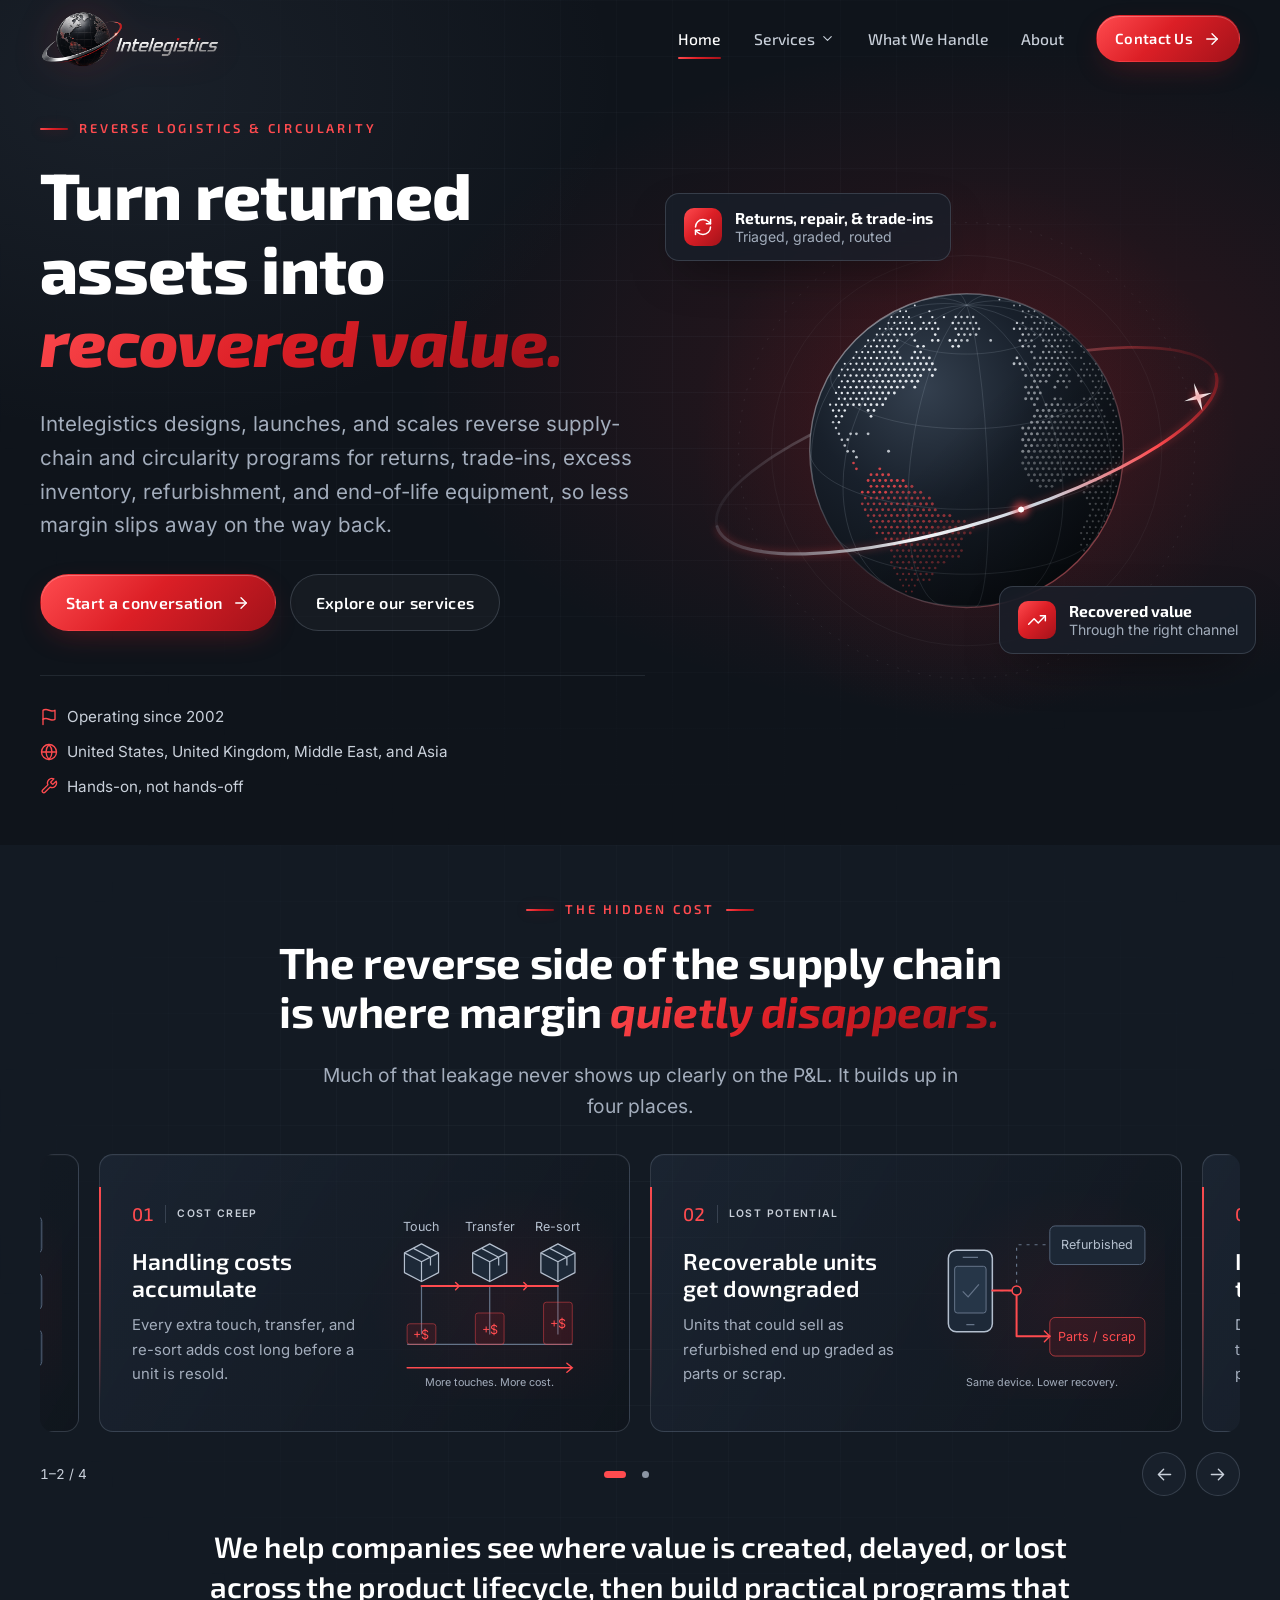
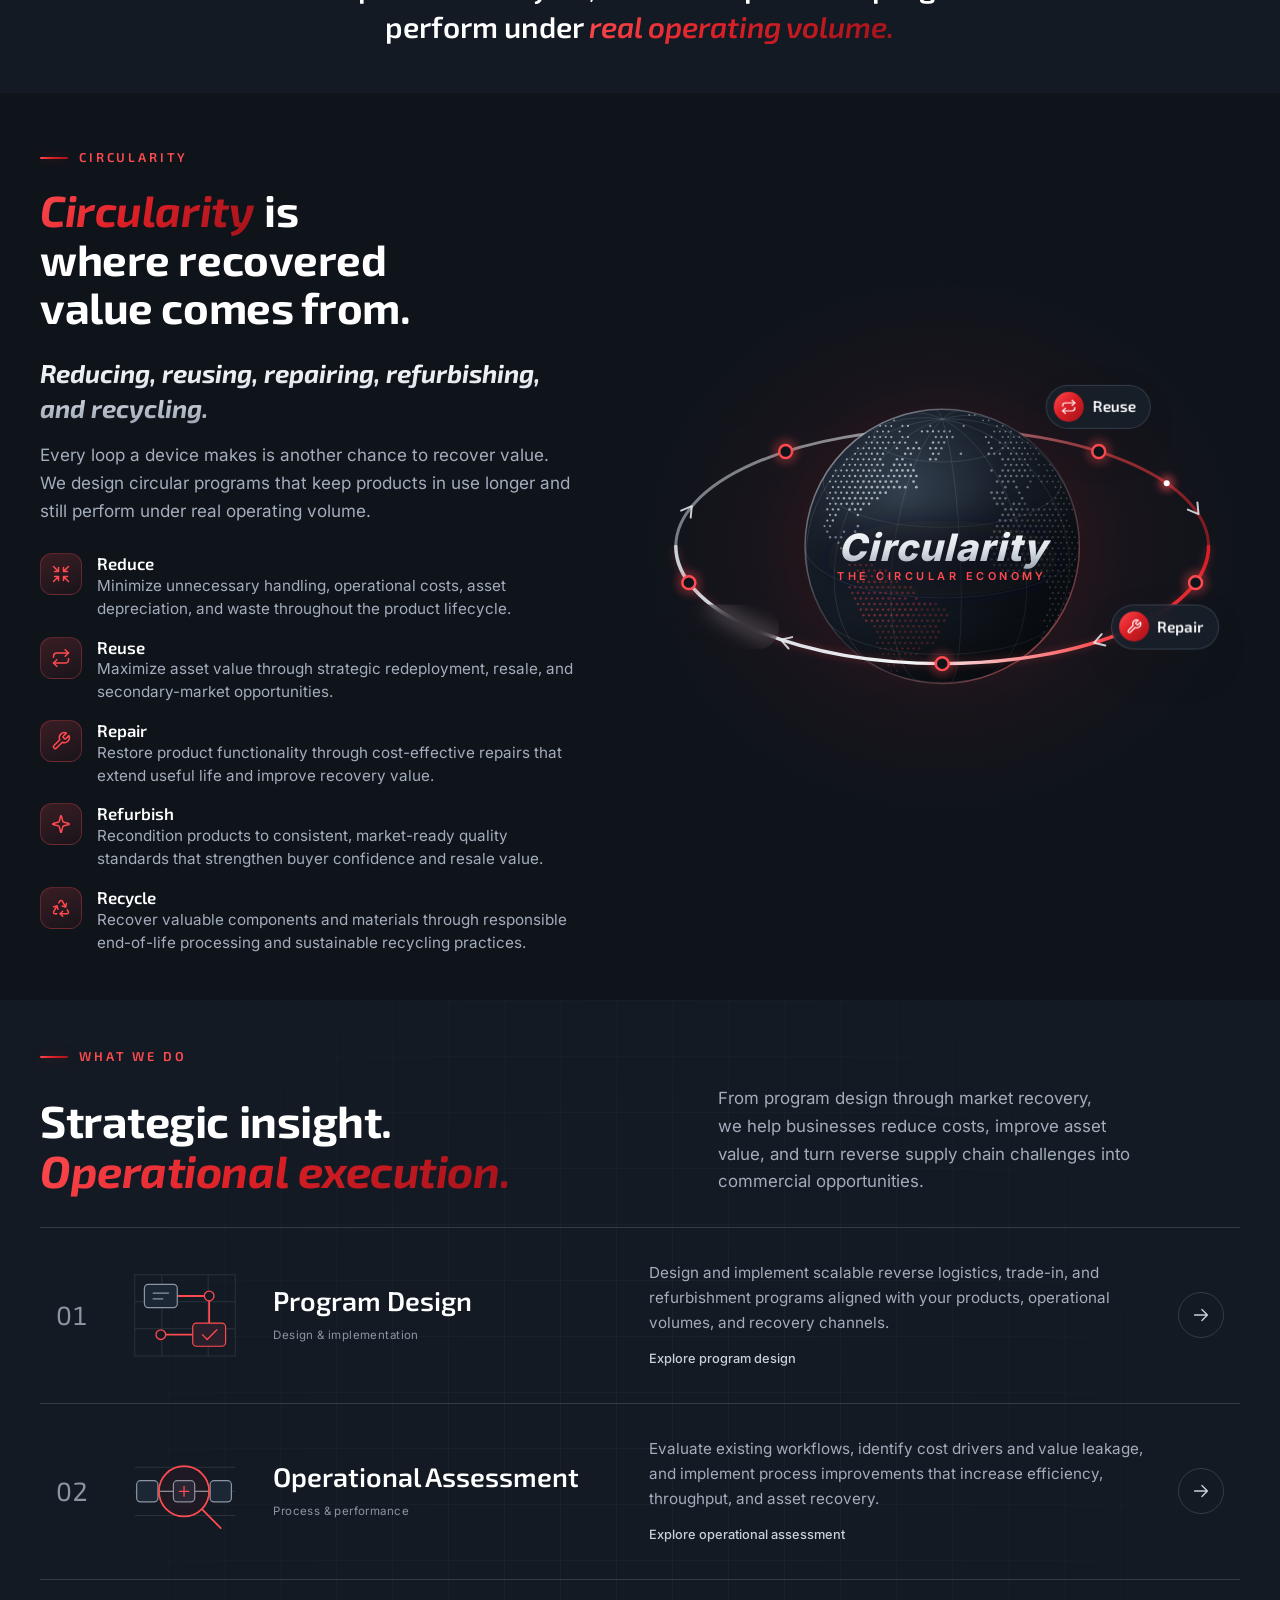
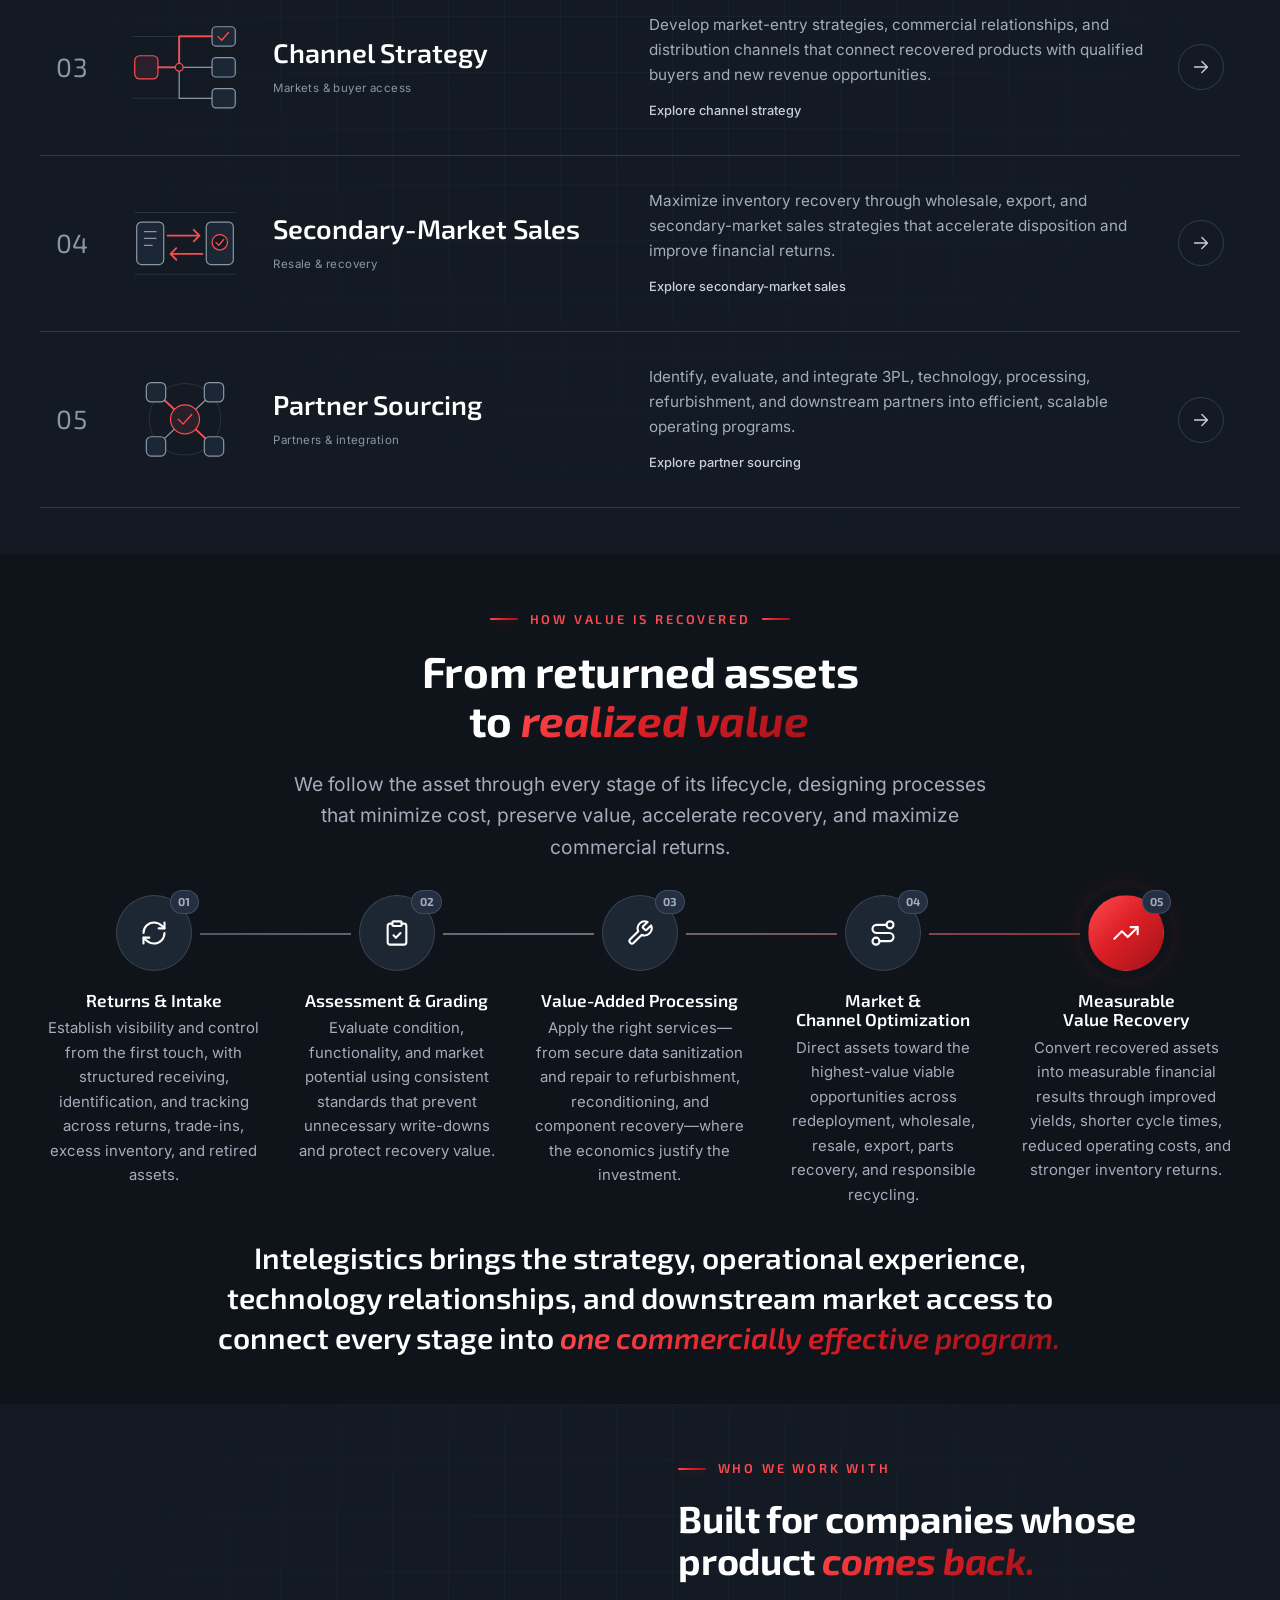
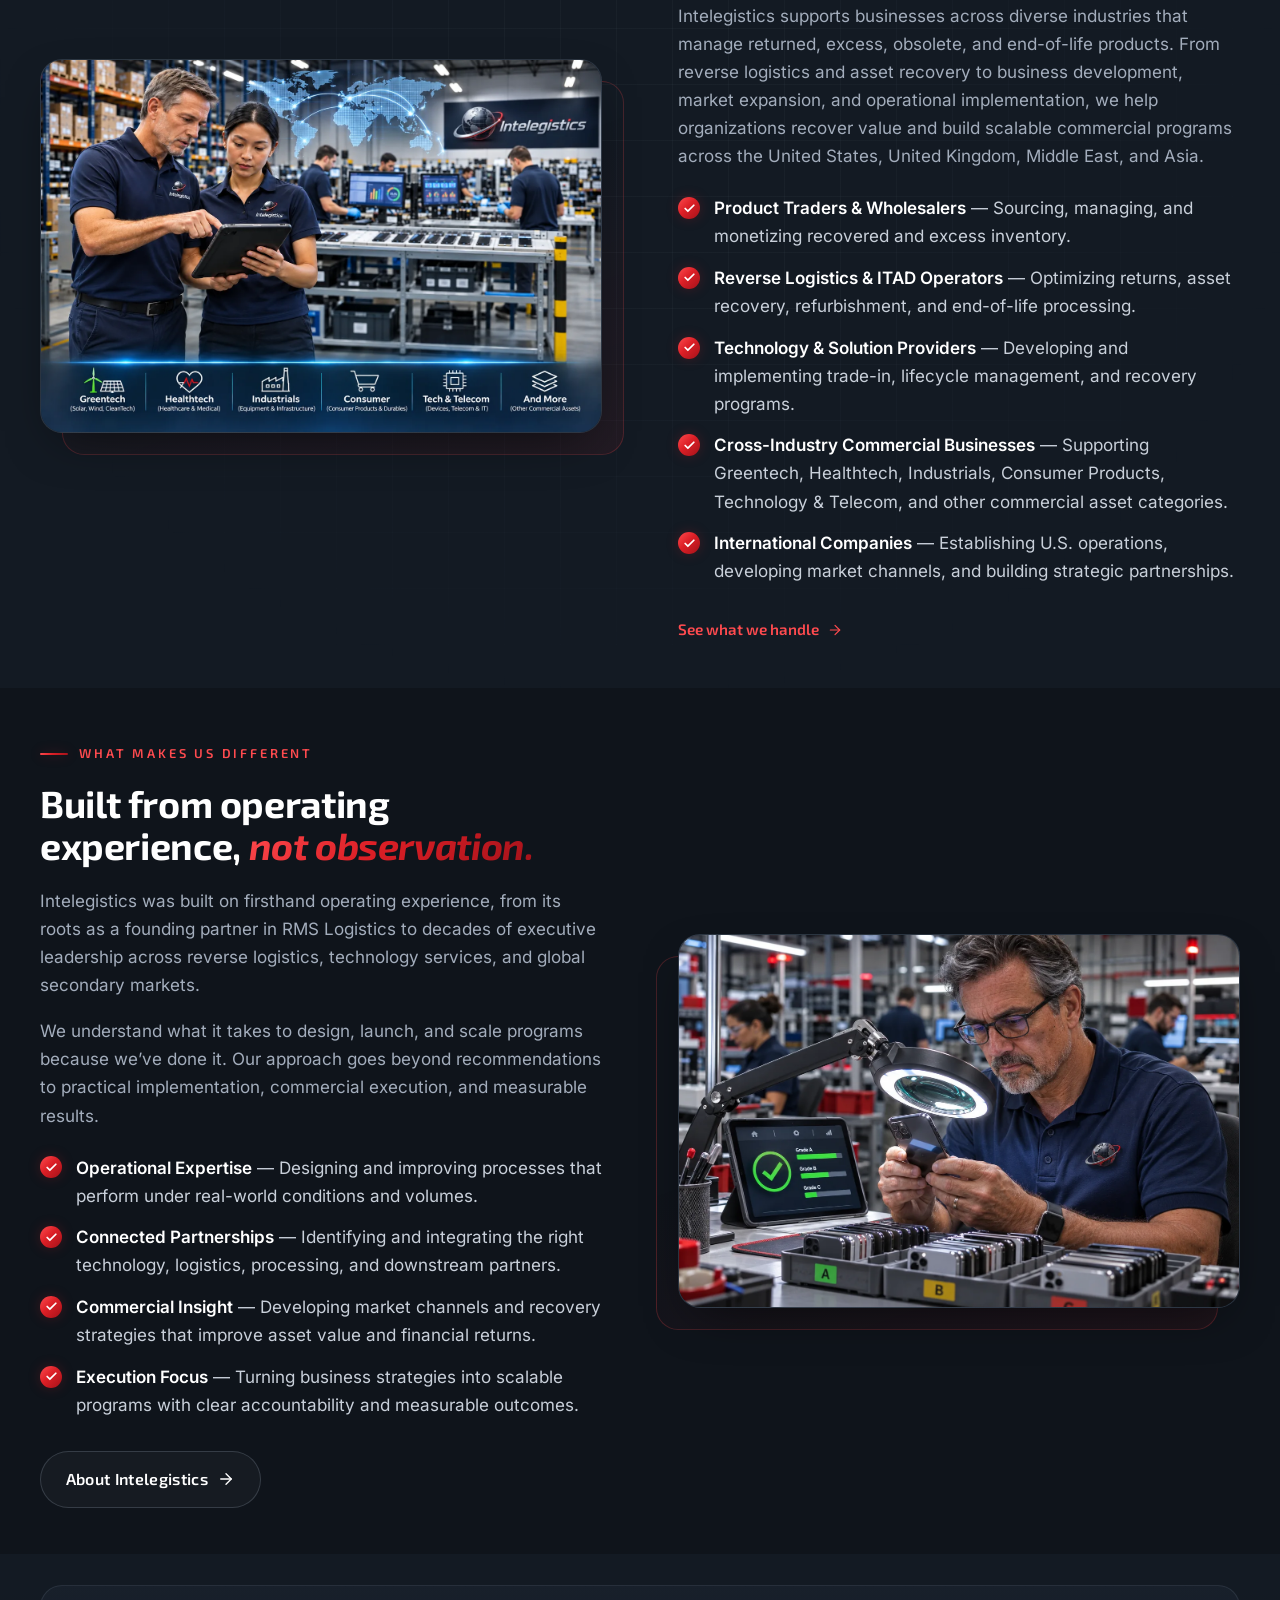
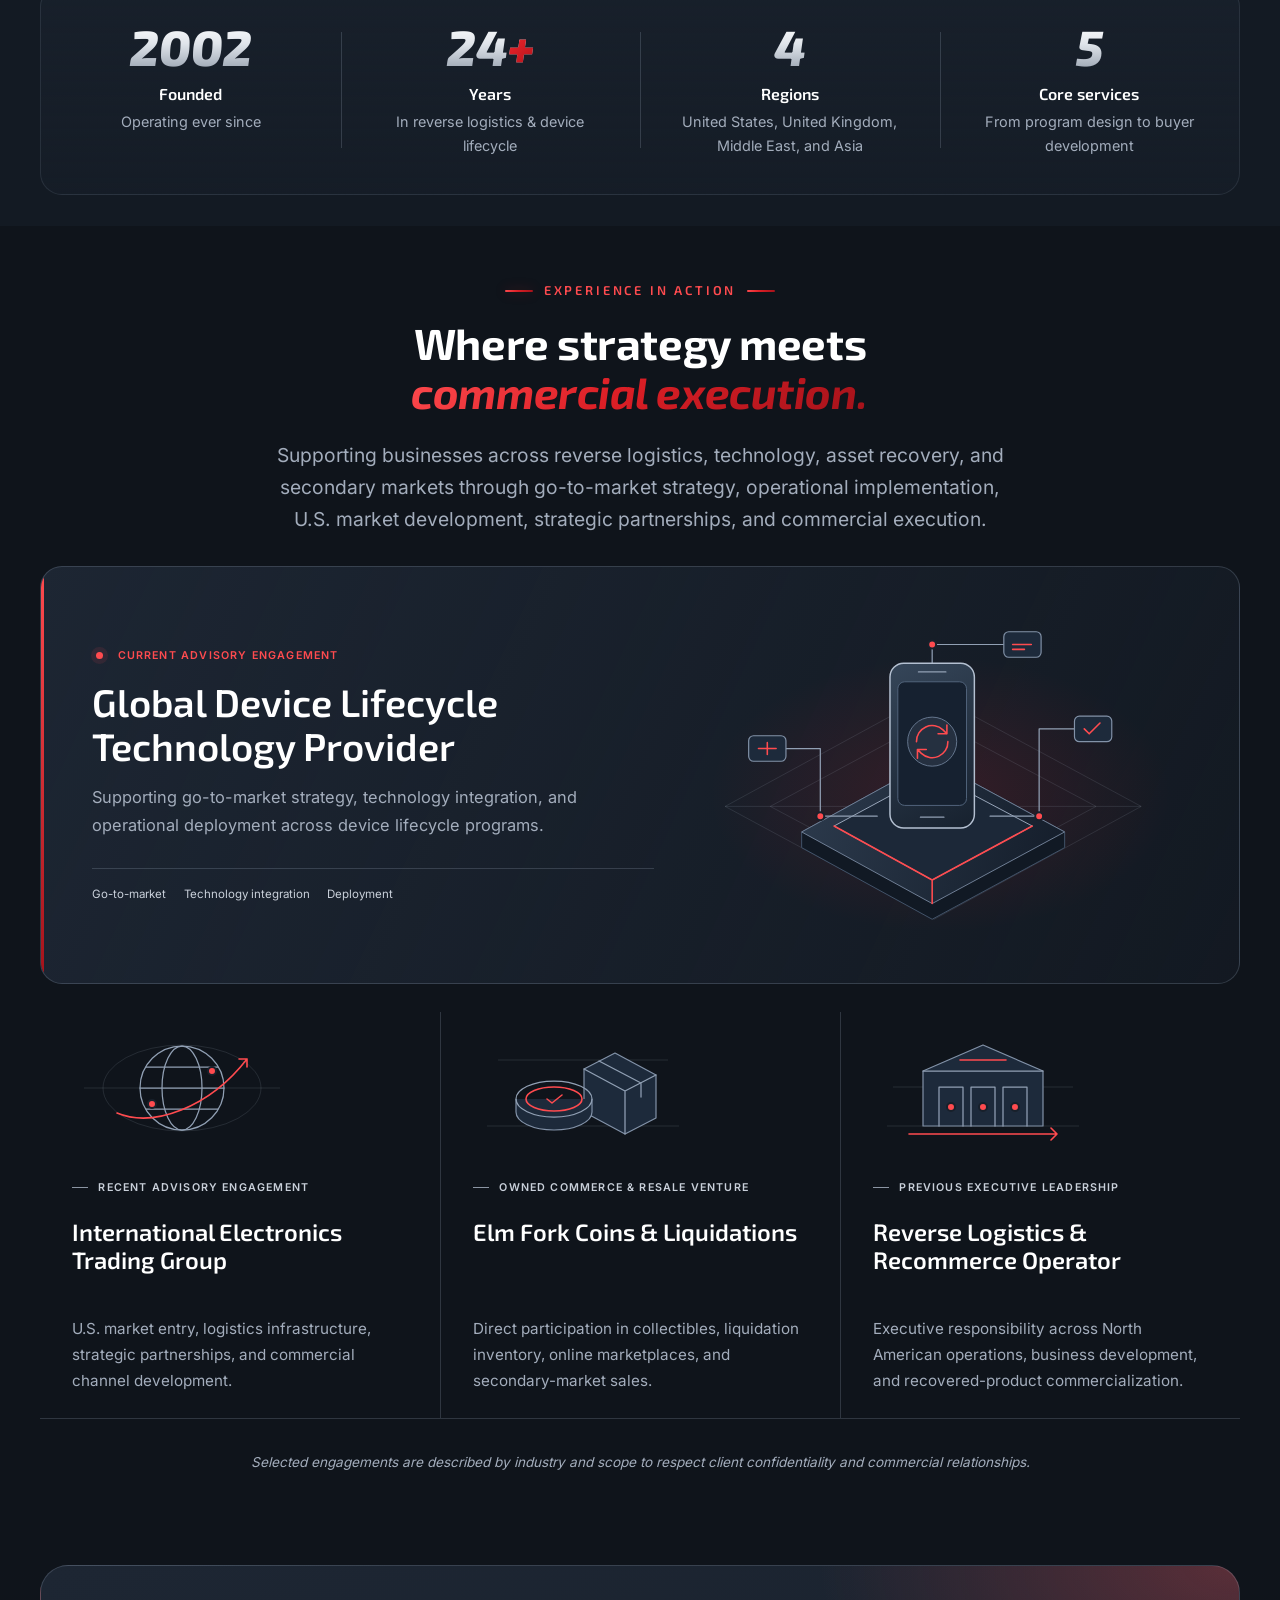
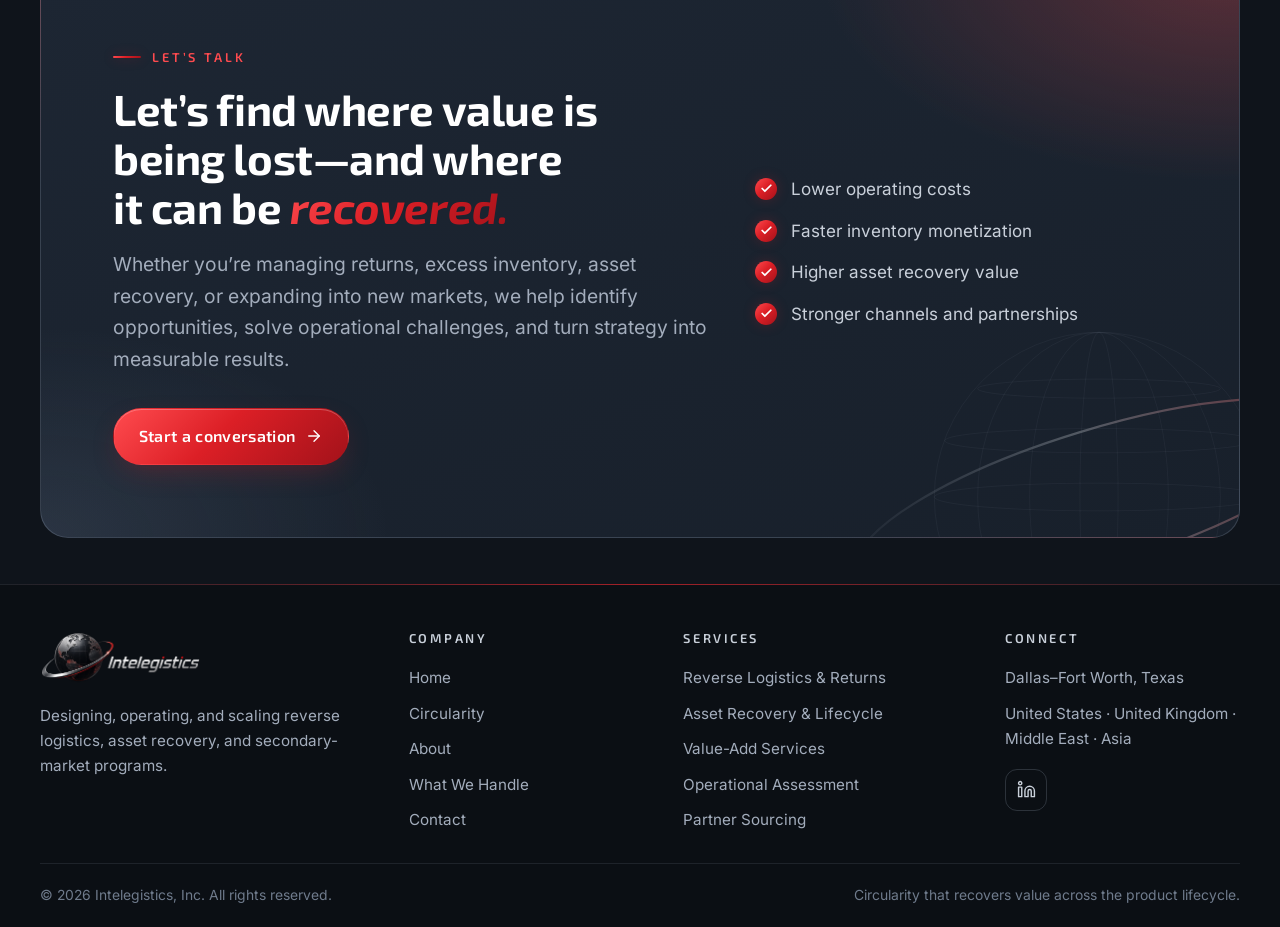
==== commit 4fa85af2: "Add files via upload" ====
--- a/index.html
+++ b/index.html
@@ -136,7 +136,8 @@
   <h2 id="hidden-cost-title">The reverse side of the supply chain is where margin <span class="text-red">quietly disappears.</span></h2>
   <p class="lead">Much of that leakage never shows up clearly on the P&amp;L. It builds up in four places.</p>
 </div>
-    <div class="leak-grid reveal-stagger">
+    <div class="leak-carousel reveal" data-leak-carousel role="group" aria-roledescription="carousel" aria-label="Four sources of value leakage">
+    <div class="leak-grid" id="leak-slides" tabindex="0" aria-label="Value leakage cards. Use the left and right arrow keys to browse.">
       <article class="leak">
         <div class="leak-copy">
           <div class="leak-label"><span class="leak-number" aria-hidden="true">01</span><span>Cost creep</span></div>
@@ -221,6 +222,15 @@
           </svg>
         </div>
       </article>
+    </div>
+      <div class="leak-controls" hidden>
+        <p class="leak-status" aria-live="polite" aria-atomic="true"><span data-leak-count aria-hidden="true">1–2 / 4</span><span class="sr-only" data-leak-announcement></span></p>
+        <div class="leak-pagination" role="group" aria-label="Choose cards"></div>
+        <div class="leak-navigation">
+          <button class="leak-button" type="button" data-leak-prev aria-label="Previous cards" aria-controls="leak-slides"><svg viewBox="0 0 24 24" fill="none" aria-hidden="true"><path d="M19 12H5m6-6-6 6 6 6"/></svg></button>
+          <button class="leak-button" type="button" data-leak-next aria-label="Next cards" aria-controls="leak-slides"><svg viewBox="0 0 24 24" fill="none" aria-hidden="true"><path d="M5 12h14m-6-6 6 6-6 6"/></svg></button>
+        </div>
+      </div>
     </div>
     <p class="statement reveal">We help companies see where value is created, delayed, or lost across the product lifecycle, then build practical programs that perform under <span class="text-red">real operating volume.</span></p>
   </div>
@@ -582,6 +592,7 @@
   </div>
 </footer>
 <script src="assets/js/main.js"></script>
+<script src="assets/js/leak-carousel.js" defer></script>
 <script src="assets/js/preload.js" defer></script>
 <script src="assets/js/track.js" defer></script>
 </body>
--- a/assets/css/style.css
+++ b/assets/css/style.css
@@ -59,6 +59,11 @@
   --radius-sm: 10px;
   --radius-lg: 22px;
   --header-h:  78px;
+  /* Shared vertical rhythm: compact on phones, with room for desktop layouts. */
+  --section-space: clamp(1.5rem, 3.6vw, 3rem);
+  --section-tight-space: clamp(1rem, 2.4vw, 2rem);
+  --section-heading-space: clamp(1.25rem, 2.4vw, 2rem);
+  --hero-inset: clamp(1rem, 2.5vw, 2rem);
   --shadow:    0 18px 50px -20px rgba(0, 0, 0, 0.65);
   --ease:      cubic-bezier(.2, .7, .2, 1);
 }
@@ -155,10 +160,10 @@
 
 /* ---------- Layout ---------- */
 .container { width: min(var(--container), 100% - 2.5rem); margin-inline: auto; }
-.section { padding: clamp(4.5rem, 9vw, 7.5rem) 0; position: relative; }
+.section { padding: var(--section-space) 0; position: relative; }
 .section--alt { background: var(--bg-alt); }
-.section--tight { padding: clamp(3rem, 6vw, 4.5rem) 0; }
-.section-head { max-width: 760px; margin-bottom: clamp(2.5rem, 5vw, 3.75rem); }
+.section--tight { padding: var(--section-tight-space) 0; }
+.section-head { max-width: 760px; margin-bottom: var(--section-heading-space); }
 .section-head.center { margin-inline: auto; text-align: center; }
 .section-head.center .lead { margin-inline: auto; }
 .center { text-align: center; }
@@ -309,9 +314,9 @@
 /* ---------- Home hero ---------- */
 .hero {
   position: relative; overflow: hidden;
-  min-height: min(100vh, 900px);
+  min-height: auto;
   display: flex; align-items: center;
-  padding: calc(var(--header-h) + 3rem) 0 5rem;
+  padding: calc(var(--header-h) + var(--hero-inset)) 0 var(--section-space);
   background:
     radial-gradient(900px 520px at 78% 45%, rgba(220,31,38,.16), transparent 65%),
     radial-gradient(700px 500px at 10% 10%, rgba(120,140,170,.10), transparent 70%),
@@ -366,7 +371,7 @@
 /* ---------- Page hero (inner pages) ---------- */
 .page-hero {
   position: relative; overflow: hidden;
-  padding: calc(var(--header-h) + clamp(4rem, 8vw, 6.5rem)) 0 clamp(4rem, 7vw, 5.5rem);
+  padding: calc(var(--header-h) + var(--hero-inset)) 0 var(--section-space);
   background:
     radial-gradient(800px 420px at 85% 0%, rgba(220,31,38,.20), transparent 65%),
     radial-gradient(600px 400px at 0% 100%, rgba(120,140,170,.10), transparent 70%),
@@ -382,7 +387,7 @@
 }
 .breadcrumb {
   display: flex; flex-wrap: wrap; gap: .55rem; align-items: center; list-style: none; padding: 0; margin-top: 0;
-  font-size: .88rem; color: var(--faint); margin-bottom: 1.6rem;
+  font-size: .88rem; color: var(--faint); margin-bottom: 1.1rem;
 }
 .breadcrumb a { color: var(--muted); transition: color .2s; }
 .breadcrumb a:hover { color: #fff; }
@@ -427,7 +432,7 @@
 /* ---------- Services: an illustrated capability index ---------- */
 .services-heading {
   display: grid; grid-template-columns: 1.15fr 1fr; gap: 0 clamp(2rem, 6vw, 5rem);
-  align-items: end; margin-bottom: clamp(2.5rem, 5vw, 4rem);
+  align-items: end; margin-bottom: var(--section-heading-space);
 }
 .services-heading .eyebrow { grid-column: 1 / -1; justify-self: start; }
 .services-heading h2 { margin: 0; font-size: clamp(2rem, 3.5vw, 3rem); line-height: 1.13; }
@@ -507,16 +512,112 @@
   .service-name h3 { font-size: 1.25rem; }
 }
 
+/* ---------- About: a featured service and four supporting capabilities ---------- */
+.capabilities-heading {
+  display: grid; grid-template-columns: 1.3fr 1fr; align-items: end;
+  gap: 0 3rem; margin-bottom: var(--section-heading-space);
+}
+.capabilities-heading .eyebrow { grid-column: 1 / -1; justify-self: start; }
+.capabilities-heading h2 { font-size: clamp(2rem, 3.4vw, 2.85rem); margin: 0; }
+.capabilities-heading .lead { margin: 0; max-width: 24rem; justify-self: end; }
+.capability-grid {
+  display: grid; grid-template-columns: repeat(3, minmax(0, 1fr)); gap: 1.25rem;
+  list-style: none; padding: 0; margin: 0;
+}
+.capability-grid > li { display: flex; min-width: 0; }
+.capability-grid > li:first-child { grid-row: span 2; }
+.capability {
+  display: flex; flex-direction: column; gap: 1.25rem; width: 100%; min-width: 0;
+  padding: 1.75rem; position: relative; isolation: isolate;
+  border: 1px solid var(--line-strong); border-radius: var(--radius);
+  background: linear-gradient(140deg, rgba(36,48,66,.55), rgba(15,20,27,.65));
+  transition: border-color .25s, background .25s;
+}
+.capability::before {
+  content: ""; position: absolute; inset: 0; z-index: -1; pointer-events: none;
+  border-radius: inherit; opacity: 0;
+  background: radial-gradient(ellipse at 100% 0%, rgba(220,31,38,.1), transparent 70%);
+  transition: opacity .25s;
+}
+.capability:is(:hover, :focus-visible) { border-color: rgba(255,75,79,.55); }
+.capability:is(:hover, :focus-visible)::before { opacity: 1; }
+.capability:focus-visible { outline-offset: 4px; }
+.capability-top { display: flex; align-items: center; justify-content: space-between; gap: 1rem; min-height: 66px; }
+.capability-number { font-family: var(--font-display); font-size: 1.65rem; line-height: 1; font-weight: 400; color: var(--silver-3); font-variant-numeric: tabular-nums; }
+.capability-kicker { font-size: .65rem; font-weight: 600; letter-spacing: .1em; text-transform: uppercase; color: var(--silver-2); }
+.capability .capability-art { width: 86px; max-width: 86px; }
+.capability-art, .capability-feature-art { display: block; overflow: visible; }
+.capability :is(.capability-art, .capability-feature-art) :is(path, rect, circle) { vector-effect: non-scaling-stroke; }
+.capability-copy h3 { font-size: clamp(1.35rem, 1.9vw, 1.6rem); line-height: 1.2; font-weight: 600; margin: 0 0 .7rem; text-wrap: pretty; }
+.capability-copy p { font-size: .95rem; line-height: 1.65; color: var(--muted); margin: 0; }
+.capability-link {
+  display: flex; align-items: center; justify-content: space-between; gap: 1rem;
+  margin-top: auto; padding-top: 1.1rem; border-top: 1px solid var(--line);
+  font-size: .85rem; font-weight: 500; color: var(--silver-2); transition: color .25s;
+}
+.capability-link svg { width: 21px; height: 21px; flex: none; stroke: currentColor; stroke-width: 1.5; stroke-linecap: round; stroke-linejoin: round; transition: transform .25s; }
+.capability:is(:hover, :focus-visible) .capability-link { color: var(--red-bright); }
+.capability:is(:hover, :focus-visible) .capability-link svg { transform: translateX(3px); }
+.capability--featured {
+  padding: 2rem; border-color: rgba(255,75,79,.3);
+  background: radial-gradient(ellipse at 50% 30%, rgba(220,31,38,.1), transparent 65%), linear-gradient(150deg, var(--surface-2), rgba(15,20,27,.8));
+}
+.capability--featured .capability-top { min-height: 34px; }
+.capability--featured .capability-number { color: var(--red-bright); font-size: 2rem; }
+.capability-visual { display: grid; place-items: center; flex: 1; min-width: 0; padding: 1rem 0; }
+.capability--featured .capability-feature-art { display: block; width: 100%; max-width: 300px; }
+.capability--featured h3 { font-size: clamp(1.8rem, 2.7vw, 2.3rem); }
+.capability--featured .capability-copy p { color: var(--silver-2); font-size: 1rem; }
+
+@media (max-width: 1000px) {
+  .capabilities-heading { grid-template-columns: 1fr; gap: 0; }
+  .capabilities-heading .lead { justify-self: start; max-width: none; margin-top: 1rem; }
+  .capability-grid { grid-template-columns: repeat(2, minmax(0, 1fr)); }
+  .capability-grid > li:first-child { grid-column: 1 / -1; grid-row: auto; }
+  .capability--featured { display: grid; grid-template-columns: 1.1fr .9fr; gap: 1rem 2rem; }
+  .capability--featured .capability-top { grid-column: 1; grid-row: 1; }
+  .capability--featured .capability-visual { grid-column: 2; grid-row: 1 / 4; padding: 0; }
+  .capability--featured .capability-copy { grid-column: 1; grid-row: 2; }
+  .capability--featured .capability-link { grid-column: 1; grid-row: 3; margin: 0; }
+}
+@media (max-width: 600px) {
+  .capability-grid { grid-template-columns: 1fr; gap: 1rem; }
+  .capability { padding: 1.5rem; gap: 1rem; }
+  .capability--featured { display: flex; }
+  .capability--featured .capability-visual { order: 2; padding: .25rem 0; }
+  .capability--featured .capability-copy { order: 3; }
+  .capability--featured .capability-link { order: 4; }
+  .capability--featured .capability-feature-art { max-width: 250px; }
+  .capability-copy h3 { font-size: 1.5rem; }
+  .capability--featured h3 { font-size: 1.9rem; }
+}
+
 /* ---------- Leakage (problem) ---------- */
 .value-leakage { overflow: hidden; }
 .value-leakage .section-head { max-width: 870px; }
-.leak-grid { display: grid; grid-template-columns: repeat(2, minmax(0, 1fr)); gap: 1.25rem; }
+.leak-grid {
+  --leak-visible: 2; --leak-gap: 1.25rem; --leak-peek: clamp(1rem, 3vw, 3rem);
+  --leak-inset: calc(var(--leak-peek) + var(--leak-gap));
+  display: grid; grid-template-columns: none; grid-auto-flow: column;
+  grid-auto-columns: calc((100% - var(--leak-peek) - var(--leak-peek) - var(--leak-gap) - var(--leak-gap) - var(--leak-gap)) / 2);
+  gap: var(--leak-gap); scroll-padding-inline: var(--leak-inset);
+  overflow-x: auto; overscroll-behavior-x: contain;
+  scroll-snap-type: x mandatory; scrollbar-width: thin;
+  border-radius: var(--radius);
+}
+.js .leak-grid { scrollbar-width: none; }
+.js .leak-grid::-webkit-scrollbar { display: none; }
+.leak-grid:focus-visible { outline-offset: 5px; }
+.leak-grid.is-looping .leak { scroll-snap-align: none; scroll-snap-stop: normal; }
+.leak-grid.is-looping .leak[data-leak-page-start] { scroll-snap-align: start; scroll-snap-stop: always; }
+.leak-grid.is-rebasing { scroll-snap-type: none; }
 .leak {
   display: grid; grid-template-columns: minmax(0, 1.05fr) minmax(0, 1fr);
   align-items: center; gap: 1.5rem; padding: 2rem;
   border-radius: var(--radius); border: 1px solid var(--line-strong);
   background: linear-gradient(120deg, rgba(36,48,66,.45), rgba(15,20,27,.7));
-  position: relative; isolation: isolate;
+  position: relative; isolation: isolate; min-width: 0;
+  scroll-snap-align: start; scroll-snap-stop: always;
   box-shadow: inset 0 1px 0 rgba(255,255,255,.025);
   transition: border-color .3s, background .3s;
 }
@@ -568,13 +669,28 @@
 .leak-chart-point { fill: var(--surface); stroke: var(--silver-2); stroke-width: 1.5; }
 .leak-chart-point--lost { fill: var(--red-bright); stroke: var(--bg-alt); stroke-width: 4; }
 
+.leak-controls { display: flex; align-items: center; justify-content: space-between; gap: 1rem; margin-top: 1.25rem; }
+.leak-controls[hidden] { display: none; }
+.leak-status { margin: 0; min-width: 78px; font-size: .85rem; font-variant-numeric: tabular-nums; color: var(--silver-2); }
+.leak-pagination { display: flex; align-items: center; gap: .15rem; }
+.leak-page { display: grid; place-items: center; width: 28px; height: 44px; padding: 0; background: none; border: 0; cursor: pointer; }
+.leak-page::before { content: ""; width: 7px; height: 7px; border-radius: 999px; background: var(--silver-3); transition: width .2s, background .2s; }
+.leak-page[aria-current="true"]::before { width: 22px; background: var(--red-bright); }
+.leak-navigation { display: flex; gap: .6rem; }
+.leak-button { display: grid; place-items: center; width: 44px; height: 44px; padding: 0; border-radius: 50%; border: 1px solid var(--line-strong); color: var(--silver-2); background: var(--surface); cursor: pointer; transition: background .2s, border-color .2s; }
+.leak-button svg { width: 21px; height: 21px; stroke: currentColor; stroke-width: 1.6; stroke-linecap: round; stroke-linejoin: round; }
+.leak-button:is(:hover, :focus-visible) { background: var(--red); border-color: var(--red); color: #fff; }
+
 @media (min-width: 741px) and (max-width: 1100px) {
   .leak { grid-template-columns: 1fr; gap: .5rem; padding: 1.75rem; }
   .leak-visual { grid-row: 1; padding: .25rem 1rem 1rem; }
   .leak-art { max-width: 280px; }
 }
 @media (max-width: 740px) {
-  .leak-grid { grid-template-columns: 1fr; }
+  .leak-grid {
+    --leak-visible: 1; --leak-gap: .75rem; --leak-peek: clamp(.75rem, 4vw, 1.4rem);
+    grid-auto-columns: calc(100% - var(--leak-peek) - var(--leak-peek) - var(--leak-gap) - var(--leak-gap));
+  }
   .leak { padding: 1.75rem; }
   .leak h3 { font-size: 1.5rem; }
 }
@@ -583,12 +699,16 @@
   .leak-visual { border-top: 1px solid var(--line); padding: 1.5rem .25rem .25rem; }
   .leak-art { max-width: 260px; }
   .leak-label { margin-bottom: .9rem; }
+  .leak-controls { gap: .5rem; }
+  .leak-status { min-width: 0; font-size: .8rem; }
+  .leak-page { width: 24px; }
+  .leak-navigation { gap: .4rem; }
 }
 
 .statement {
   font-family: var(--font-display); font-weight: 600;
   font-size: clamp(1.35rem, 2.4vw, 1.85rem); line-height: 1.35;
-  color: var(--silver-1); max-width: 900px; margin: 3.25rem auto 0; text-align: center;
+  color: var(--silver-1); max-width: 900px; margin: var(--section-heading-space) auto 0; text-align: center;
 }
 
 /* ---------- Split / zig-zag ---------- */
@@ -596,7 +716,7 @@
   display: grid; grid-template-columns: 1fr 1fr; align-items: center;
   gap: clamp(2.5rem, 6vw, 5.5rem);
 }
-.split + .split { margin-top: clamp(4rem, 8vw, 6.5rem); }
+.split + .split { margin-top: clamp(2rem, 4vw, 3rem); }
 .split--reverse .split-media { order: 2; }
 .split-media { position: relative; }
 .split-media::before {
@@ -778,7 +898,7 @@
 
 /* glowing light streak (under the values panel) */
 .glow-line {
-  position: relative; height: 2px; max-width: 1180px; margin: 3.5rem auto 0; border-radius: 2px;
+  position: relative; height: 2px; max-width: 1180px; margin: var(--section-heading-space) auto 0; border-radius: 2px;
   background: linear-gradient(90deg, transparent, rgba(220,31,38,.55) 18%, #ff3b3f 42%, #fff 50%, #ff3b3f 58%, rgba(220,31,38,.55) 82%, transparent);
 }
 .glow-line::after {
@@ -787,25 +907,69 @@
   filter: blur(6px); pointer-events: none;
 }
 
-/* ---------- What we believe: principle cards ---------- */
-.principle {
-  padding: 2.25rem 2rem 2.4rem;
-  background: linear-gradient(180deg, rgba(29,38,51,.92), rgba(18,24,33,.88));
-  border-color: var(--line-strong);
-  box-shadow: inset 0 1px 0 rgba(255,255,255,.07), var(--shadow);
-}
-.principle::before { opacity: .45; }
-.principle:hover { transform: translateY(-5px); border-color: rgba(255,75,79,.35); }
-.principle:hover::before { opacity: 1; }
-.principle h3 { font-size: clamp(1.45rem, 2.1vw, 1.8rem); font-weight: 700; margin: 0 0 .75rem; }
-.principle p { font-size: 1.05rem; line-height: 1.6; color: var(--silver-2); }
-.icon-tile--glow {
-  width: 66px; height: 66px; border-radius: 17px; margin-bottom: 1.5rem;
-  background: linear-gradient(160deg, rgba(220,31,38,.45), rgba(110,10,15,.35));
-  border: 1.5px solid rgba(255,75,79,.7); color: var(--red-bright);
-  box-shadow: 0 0 26px -4px rgba(220,31,38,.6), inset 0 0 12px rgba(255,75,79,.22);
-}
-.icon-tile--glow .icon { width: 31px; height: 31px; }
+/* ---------- What we believe: three connected operating principles ---------- */
+.beliefs-section .section-head { max-width: 820px; }
+.beliefs-board {
+  display: grid; grid-template-columns: repeat(3, minmax(0, 1fr));
+  list-style: none; margin: 0; padding: 0;
+  position: relative; border: 1px solid var(--line-strong); border-radius: var(--radius-lg);
+  background: linear-gradient(150deg, rgba(36,48,66,.55), rgba(15,20,27,.7));
+  box-shadow: inset 0 1px 0 rgba(255,255,255,.04); overflow: hidden;
+}
+.beliefs-board::before {
+  content: ""; position: absolute; inset: 0 0 auto; height: 2px;
+  background: var(--grad-chrome);
+}
+.belief { display: flex; flex-direction: column; min-width: 0; padding: 2rem; }
+.belief + .belief { border-left: 1px solid var(--line-strong); }
+.belief-label { display: flex; align-items: center; gap: 1rem; }
+.belief-number {
+  font-family: var(--font-display); font-size: 2.4rem; line-height: 1; font-weight: 500;
+  font-variant-numeric: tabular-nums; color: #8794a6;
+}
+.belief-label > span:last-child {
+  padding-left: 1rem; border-left: 1px solid var(--line-strong);
+  font-size: .7rem; font-weight: 600; letter-spacing: .16em;
+  text-transform: uppercase; color: var(--red-bright);
+}
+.belief-visual { display: grid; place-items: center; min-width: 0; padding: 1.75rem 0 .75rem; position: relative; }
+.belief-art { display: block; width: 100%; max-width: 300px; }
+.belief-art path, .belief-art rect, .belief-art circle { vector-effect: non-scaling-stroke; }
+.belief-art-guide { stroke: rgba(196,210,230,.1); stroke-width: 1; }
+.belief-art-panel { fill: #1b2736; stroke: #6c7d94; stroke-width: 1.2; stroke-linejoin: round; }
+.belief-art-wire { stroke: #8493a8; stroke-width: 1.2; stroke-linecap: round; stroke-linejoin: round; }
+.belief-art-route { stroke: var(--red-bright); stroke-width: 1.8; stroke-linecap: round; stroke-linejoin: round; }
+.belief-art-accent { stroke: var(--red-bright); stroke-width: 1.6; stroke-linecap: round; stroke-linejoin: round; }
+.belief-art-silver { stroke: #d1d9e4; stroke-width: 1.5; stroke-linecap: round; stroke-linejoin: round; }
+.belief-art-lens { fill: #1b2736; stroke: var(--red-bright); stroke-width: 1.8; }
+.belief-art-module { fill: #2b2632; stroke: var(--red-bright); stroke-width: 1.2; }
+.belief-art-point { fill: var(--red-bright); stroke: var(--bg-alt); stroke-width: 2; }
+.belief-copy { padding-top: 1.25rem; border-top: 1px solid var(--line-strong); }
+.belief-copy h3 { font-size: clamp(1.45rem, 2vw, 1.8rem); line-height: 1.2; font-weight: 600; margin: 0 0 1rem; text-wrap: pretty; }
+.belief-copy p { font-size: 1rem; line-height: 1.7; color: var(--silver-2); margin: 0; }
+
+@media (max-width: 1000px) {
+  .beliefs-board { grid-template-columns: 1fr; }
+  .belief {
+    display: grid; grid-template-columns: minmax(180px, .75fr) minmax(0, 1.25fr);
+    gap: .8rem 2rem; padding: 2rem;
+  }
+  .belief + .belief { border-left: 0; border-top: 1px solid var(--line-strong); }
+  .belief-label { grid-column: 2; grid-row: 1; align-self: end; }
+  .belief-visual { grid-column: 1; grid-row: 1 / 3; align-self: center; padding: 0; }
+  .belief-copy { grid-column: 2; grid-row: 2; border-top: 0; padding: 0; }
+  .belief-number { font-size: 1.8rem; }
+  .belief-copy h3 { font-size: 1.65rem; margin-bottom: .7rem; }
+}
+@media (max-width: 560px) {
+  .belief { grid-template-columns: 1fr; gap: 0; padding: 1.5rem; }
+  .belief-label { grid-column: 1; grid-row: 1; }
+  .belief-visual { grid-column: 1; grid-row: 2; padding: 1.25rem 0 .5rem; }
+  .belief-art { max-width: 280px; }
+  .belief-copy { grid-column: 1; grid-row: 3; border-top: 1px solid var(--line-strong); padding-top: 1.25rem; }
+  .belief-copy h3 { font-size: 1.55rem; }
+  .belief-copy p { font-size: .96rem; }
+}
 
 /* ---------- From the founder ---------- */
 .founder-section {
@@ -1059,6 +1223,83 @@
 .compare-head { display: grid; grid-template-columns: 1fr auto 1fr; gap: 1.25rem; padding: 0 1.5rem .25rem; font-family: var(--font-display); font-size: .8rem; letter-spacing: .18em; text-transform: uppercase; color: var(--faint); }
 .compare-head span:nth-child(2) { width: 24px; }
 
+/* ---------- Inventory streams: five distinct routes into recovery ---------- */
+.inventory-section .section-head { max-width: 840px; }
+.inventory-board {
+  list-style: none; margin: 0; padding: 0;
+  position: relative; overflow: hidden; border: 1px solid var(--line-strong);
+  border-radius: var(--radius-lg);
+  background: linear-gradient(145deg, rgba(36,48,66,.48), rgba(15,20,27,.72));
+}
+.inventory-board::before {
+  content: ""; position: absolute; inset: 0 0 auto; height: 2px;
+  background: var(--grad-chrome);
+}
+.inventory-stream {
+  display: grid; grid-template-columns: 38px minmax(0, .95fr) 200px minmax(0, 1.05fr);
+  align-items: center; gap: 1.5rem; padding: 1.5rem 1.75rem;
+}
+.inventory-stream + .inventory-stream { border-top: 1px solid var(--line-strong); }
+.inventory-number {
+  font-family: var(--font-display); font-size: 1.65rem; font-weight: 500;
+  line-height: 1; font-variant-numeric: tabular-nums; color: #8e9bad;
+}
+.inventory-heading {
+  min-width: 0; margin: 0; font-size: clamp(1.3rem, 1.8vw, 1.6rem);
+  font-weight: 600; line-height: 1.2; text-wrap: pretty;
+}
+.inventory-visual {
+  display: grid; place-items: center; min-width: 0;
+  background: radial-gradient(ellipse at center, rgba(220,31,38,.06), transparent 70%);
+}
+.inventory-art { display: block; width: 100%; max-width: 240px; aspect-ratio: 2; }
+.inventory-art path, .inventory-art rect, .inventory-art circle { vector-effect: non-scaling-stroke; }
+.inventory-art-guide { stroke: rgba(196,210,230,.08); stroke-width: 1; }
+.inventory-art-panel { fill: #1b2736; stroke: #8e9bad; stroke-width: 1.2; stroke-linejoin: round; }
+.inventory-art-wire { stroke: #8493a8; stroke-width: 1.2; stroke-linecap: round; stroke-linejoin: round; }
+.inventory-art-route { stroke: var(--red-bright); stroke-width: 1.8; stroke-linecap: round; stroke-linejoin: round; }
+.inventory-art-accent { stroke: var(--red-bright); stroke-width: 1.6; stroke-linecap: round; stroke-linejoin: round; }
+.inventory-art-silver { stroke: #d1d9e4; stroke-width: 1.5; stroke-linecap: round; stroke-linejoin: round; }
+.inventory-art-lens { fill: #1b2736; stroke: var(--red-bright); stroke-width: 1.8; }
+.inventory-art-module { fill: #2b2632; stroke: var(--red-bright); stroke-width: 1.2; }
+.inventory-art-point { fill: var(--red-bright); stroke: var(--bg-alt); stroke-width: 2; }
+.inventory-description { min-width: 0; margin: 0; color: var(--silver-2); font-size: .97rem; line-height: 1.65; }
+
+@media (max-width: 1000px) {
+  .inventory-stream {
+    grid-template-columns: 32px minmax(0, 1fr) 180px;
+    gap: .65rem 1.25rem; padding: 1.5rem;
+  }
+  .inventory-number { grid-column: 1; grid-row: 1; align-self: start; padding-top: .15rem; }
+  .inventory-heading { grid-column: 2; grid-row: 1; font-size: 1.4rem; }
+  .inventory-visual { grid-column: 3; grid-row: 1 / 3; }
+  .inventory-description { grid-column: 2; grid-row: 2; }
+}
+@media (max-width: 640px) {
+  .inventory-board { display: grid; gap: .75rem; overflow: visible; border: 0; border-radius: 0; background: none; }
+  .inventory-board::before { display: none; }
+  .inventory-stream {
+    grid-template-columns: 40px minmax(0, 1fr); gap: .65rem .75rem; padding: 1.25rem;
+    border: 1px solid var(--line-strong); border-radius: var(--radius);
+    background: linear-gradient(145deg, rgba(36,48,66,.48), rgba(15,20,27,.72));
+  }
+  .inventory-number { grid-column: 1; grid-row: 1; align-self: center; padding: 0; font-size: 2rem; }
+  .inventory-visual { grid-column: 2; grid-row: 1; width: 156px; max-width: 100%; justify-self: end; }
+  .inventory-heading { grid-column: 1 / -1; grid-row: 2; font-size: 1.35rem; }
+  .inventory-description { grid-column: 1 / -1; grid-row: 3; font-size: .96rem; }
+}
+
+/* ---------- Program cards: photo slots above the existing copy ---------- */
+.program-card { padding: 0; }
+.program-card .photo-slot {
+  flex: none; border: 0; border-bottom: 1px solid var(--line);
+  border-radius: 0; box-shadow: none;
+}
+.program-card .photo-slot-label { padding: 1.25rem; }
+.program-card .photo-slot:has(img) .photo-slot-label { visibility: hidden; }
+.program-card .photo-slot-label code { overflow-wrap: anywhere; }
+.program-card-body { padding: 1.4rem 1.4rem 1.6rem; }
+
 /* ---------- Device cards ---------- */
 .device-card { padding: 0; }
 .device-card .photo-slot { border-radius: 0; box-shadow: none; border: 0; border-bottom: 1px dashed rgba(196,210,230,.18); --ratio: 4 / 3; }
@@ -1071,8 +1312,32 @@
 .device-card h3 .icon { color: var(--red-bright); width: 20px; height: 20px; }
 .device-card p { font-size: .95rem; }
 
+/* The category slideshow is active only on phones; larger screens keep the grid. */
+.device-controls { display: none; }
+.device-controls[hidden], .device-controls svg[hidden] { display: none; }
+@media (max-width: 640px) {
+  .device-slideshow .device-grid {
+    --device-gap: .75rem; --device-peek: clamp(.75rem, 4vw, 1.375rem);
+    --device-inset: calc(var(--device-peek) + var(--device-gap));
+    display: grid; grid-template-columns: none; grid-auto-flow: column;
+    grid-auto-columns: calc(100% - var(--device-inset) - var(--device-inset));
+    gap: var(--device-gap); overflow-x: auto; overscroll-behavior-x: contain;
+    scroll-padding-inline: var(--device-inset);
+    scroll-snap-type: x mandatory; scroll-behavior: auto; scrollbar-width: thin;
+    border-radius: var(--radius-lg);
+  }
+  .device-slideshow.is-enhanced .device-grid { scrollbar-width: none; }
+  .device-slideshow.is-enhanced .device-grid::-webkit-scrollbar { display: none; }
+  .device-slideshow .device-grid.is-moving { scroll-snap-type: none; }
+  .device-slideshow .device-card { min-width: 0; scroll-snap-align: start; scroll-snap-stop: always; }
+  .device-slideshow .device-card.is-hover:hover { transform: none; box-shadow: none; }
+  .device-slideshow .device-controls:not([hidden]) { display: flex; align-items: center; justify-content: space-between; gap: 1rem; margin-top: 1rem; }
+  .device-status { margin: 0; color: var(--silver-2); font-size: .85rem; font-variant-numeric: tabular-nums; }
+  .device-navigation { display: flex; gap: .5rem; }
+}
+
 /* ---------- CTA band ---------- */
-.cta-band { padding: clamp(4rem, 8vw, 6rem) 0; }
+.cta-band { padding: var(--section-space) 0; }
 .cta-box {
   position: relative; overflow: hidden;
   padding: clamp(2.5rem, 6vw, 4.5rem);
@@ -1099,6 +1364,7 @@
 .contact-info .icon-tile .icon { width: 21px; height: 21px; }
 .contact-info strong { display: block; font-family: var(--font-display); color: #fff; }
 .contact-info span, .contact-info a { color: var(--muted); font-size: .97rem; }
+.contact-next-heading { margin-top: var(--section-heading-space); }
 .contact-info a:hover { color: #fff; }
 
 .steps-mini { list-style: none; counter-reset: s; display: grid; gap: 1rem; margin: 1.25rem 0 0; padding: 0; }
@@ -1143,7 +1409,7 @@
 /* ---------- Footer ---------- */
 .site-footer {
   position: relative; background: #0b0f14; border-top: 1px solid var(--line);
-  padding: 4.5rem 0 0; font-size: .95rem;
+  padding: var(--section-space) 0 0; font-size: .95rem;
 }
 .site-footer::before {
   content: ""; position: absolute; top: -1px; left: 0; right: 0; height: 1px;
@@ -1168,13 +1434,13 @@
 .social a:hover { background: var(--grad-red); color: #fff; border-color: transparent; }
 .social .icon { width: 19px; height: 19px; }
 .footer-bottom {
-  margin-top: 3.5rem; padding: 1.5rem 0; border-top: 1px solid var(--line);
+  margin-top: var(--section-heading-space); padding: 1.25rem 0; border-top: 1px solid var(--line);
   display: flex; flex-wrap: wrap; gap: 1rem; justify-content: space-between;
   color: var(--faint); font-size: .87rem;
 }
 
 /* ---------- 404 ---------- */
-.notfound { min-height: 80vh; display: grid; place-items: center; text-align: center; padding: calc(var(--header-h) + 3rem) 0 4rem; }
+.notfound { display: grid; place-items: center; text-align: center; padding: calc(var(--header-h) + var(--section-space)) 0 var(--section-space); }
 .notfound .code { font-family: var(--font-display); font-weight: 800; font-style: italic; font-size: clamp(5rem, 14vw, 9rem); line-height: 1; }
 
 /* ---------- Reveal animations (content stays visible without JS) ---------- */
@@ -1201,21 +1467,28 @@
 
 @media (max-width: 960px) {
   :root { --header-h: 70px; }
+  /* A filtered ancestor would make the fixed menu size against the header. */
+  .site-header, .site-header.is-scrolled, .site-header.is-solid {
+    -webkit-backdrop-filter: none; backdrop-filter: none;
+  }
   .nav-toggle { display: grid; }
   .brand img { height: 48px; }
   .nav-panel {
-    position: fixed; inset: var(--header-h) 0 0 0;
+    position: fixed; inset: var(--header-h) 0 auto 0;
+    height: calc(100vh - var(--header-h));
+    height: calc(100dvh - var(--header-h));
     background: rgba(15,20,27,.98);
     -webkit-backdrop-filter: blur(16px); backdrop-filter: blur(16px);
-    padding: 1.5rem 1.25rem 2.5rem;
-    overflow-y: auto;
-    transform: translateX(100%); transition: transform .35s var(--ease);
+    padding: 1rem 1.25rem calc(1.5rem + env(safe-area-inset-bottom, 0px));
+    overflow-y: auto; overscroll-behavior-y: contain;
+    visibility: hidden;
+    transform: translateX(100%); transition: transform .35s var(--ease), visibility 0s linear .35s;
     display: flex; flex-direction: column; gap: 1.5rem;
   }
-  .nav-open .nav-panel { transform: none; }
+  .nav-open .nav-panel { transform: none; visibility: visible; transition-delay: 0s; }
   .nav-open { overflow: hidden; }
   .nav-open .site-header { background: rgba(15,20,27,.98); border-bottom-color: var(--line); }
-  .nav-menu { flex-direction: column; align-items: stretch; gap: .25rem; }
+  .nav-menu { flex-direction: column; align-items: stretch; gap: .25rem; flex: 0 0 auto; }
   .nav-link { width: 100%; justify-content: space-between; padding: 1rem .75rem; font-size: 1.1rem; border-bottom: 1px solid var(--line); border-radius: 0; }
   .nav-link[aria-current="page"]::after, .has-dropdown.is-active > .nav-link::after { display: none; }
   .nav-link[aria-current="page"] { color: var(--red-bright); }
@@ -1229,28 +1502,28 @@
   .nav-cta { margin: .5rem 0 0; }
   .nav-cta .btn { width: 100%; }
 
-  .hero { min-height: auto; padding-top: calc(var(--header-h) + 3.5rem); }
-  .hero-grid { grid-template-columns: 1fr; gap: 2.5rem; }
+  .hero-grid { grid-template-columns: 1fr; gap: 1.75rem; }
   .hero-visual { max-width: 440px; }
   .grid-3, .grid-4 { grid-template-columns: repeat(2, 1fr); }
   .services-grid { grid-template-columns: 1fr 1fr; }
   .services-grid > *, .services-grid > *:nth-child(4), .services-grid > *:nth-child(5) { grid-column: auto; }
   .services-grid > *:nth-child(5) { grid-column: 1 / -1; }
-  .split { grid-template-columns: 1fr; }
+  .split { grid-template-columns: 1fr; row-gap: 2rem; }
   .split--reverse .split-media { order: 0; }
   .split-media { max-width: 560px; }
   .flow { grid-template-columns: 1fr; gap: 0; max-width: 520px; margin-inline: auto; }
   .flow::before { top: 38px; bottom: 38px; left: 38px; right: auto; width: 2px; height: auto;
     background: linear-gradient(180deg, var(--silver-3), var(--silver-2) 40%, var(--red-bright)); }
   .flow li { display: grid; grid-template-columns: 76px 1fr; gap: 0 1.25rem; text-align: left; padding: 0 0 1.75rem; }
+  .flow li:last-child { padding-bottom: 0; }
   .flow-node { margin: 0; grid-row: span 2; }
   .flow h3 { margin-top: .9rem; }
   .stats { grid-template-columns: 1fr 1fr; }
   .stat:nth-child(3)::before { display: none; }
   .stat:nth-child(n+3) { border-top: 1px solid var(--line); }
-  .cta-box { grid-template-columns: 1fr; }
+  .cta-box { grid-template-columns: 1fr; row-gap: 2rem; }
   .contact-grid { grid-template-columns: 1fr; }
-  .circ-grid { grid-template-columns: 1fr; }
+  .circ-grid { grid-template-columns: 1fr; row-gap: 2rem; }
   .values { padding: .25rem .5rem; }
   .value { grid-template-columns: 54px 1fr; gap: .45rem 1.1rem; padding: 1.4rem .9rem; }
   .value-num { display: none; }
@@ -1266,7 +1539,7 @@
     mask-composite: intersect;
   }
   .photo-slot--blend .photo-slot-label { transform: none; }
-  .circ-visual { max-width: 560px; margin-top: 1.5rem; }
+  .circ-visual { max-width: 560px; margin-top: 0; }
   .page-hero-orbit { opacity: .25; right: -300px; }
   .compare-row { grid-template-columns: 1fr; gap: .5rem; }
   .compare-row .arrow { transform: rotate(90deg); margin-left: .1rem; }
@@ -1275,17 +1548,23 @@
 
 @media (max-width: 640px) {
   body { font-size: 1rem; }
-  .grid-2, .grid-3, .grid-4, .services-grid, .leak-grid { grid-template-columns: 1fr; }
+  .grid-2, .grid-3, .grid-4, .services-grid { grid-template-columns: 1fr; }
   .services-grid > *:nth-child(5) { grid-column: auto; }
   .check-list--2col { grid-template-columns: 1fr; }
-  .stats { grid-template-columns: 1fr; }
+  .stats { grid-template-columns: repeat(2, minmax(0, 1fr)); }
+  .stat { min-width: 0; padding: 1.25rem .85rem; text-align: left; }
+  .stat-value { font-size: clamp(1.8rem, 7vw, 2.25rem); margin-bottom: .45rem; }
+  .stat-label { font-size: .9rem; line-height: 1.3; }
+  .stat-sub { font-size: .78rem; line-height: 1.5; margin-top: .35rem; }
   .stat + .stat::before { display: none; }
-  .stat + .stat { border-top: 1px solid var(--line); }
+  .stat + .stat { border-top: 0; }
+  .stat:nth-child(even) { border-left: 1px solid var(--line); }
+  .stat:nth-child(n+3) { border-top: 1px solid var(--line); }
   .hero-chip { font-size: .8rem; padding: .65rem .85rem; }
   .hero-chip--a { left: 0; top: 4%; }
   .hero-chip--b { right: 0; bottom: 4%; }
   .form-grid { grid-template-columns: 1fr; }
-  .footer-grid { grid-template-columns: 1fr; }
+  .footer-grid { grid-template-columns: 1fr; row-gap: 1.75rem; }
   .btn-row .btn { flex: 1 1 100%; }
   .exp-grid { grid-template-columns: 1fr; }
   .exp-card { padding: 1.6rem 1.4rem 1.75rem; }
@@ -1294,3 +1573,39 @@
   .circ-chip .n { width: 22px; height: 22px; }
   .circ-chip .n .icon { width: 12px; height: 12px; }
 }
+
+/* Phone layout: values read as individual cards, with full-width descriptions. */
+@media (max-width: 640px) {
+  .values-section .values {
+    display: grid; gap: 1rem; padding: 0;
+    border: 0; border-radius: 0; background: none; box-shadow: none; overflow: visible;
+  }
+  .values-section .value {
+    grid-template-columns: minmax(0, 1fr) auto;
+    grid-template-areas: "icon number" "title title" "copy copy";
+    align-items: start; gap: .9rem 1rem; padding: 1.5rem;
+    border: 1px solid var(--line-strong); border-radius: var(--radius);
+    background: linear-gradient(145deg, rgba(36,48,66,.65), rgba(15,20,27,.85));
+    box-shadow: inset 0 1px 0 rgba(255,255,255,.035);
+  }
+  .values-section .value::before { display: none; }
+  .values-section .value-num {
+    display: block; grid-area: number; align-self: center;
+    font-size: 2.5rem; font-weight: 400; font-style: normal;
+    color: var(--silver-3); -webkit-text-stroke: 0;
+  }
+  .values-section .value-ico {
+    grid-area: icon; align-self: start; width: 64px; height: 64px; border-radius: 17px;
+    background: linear-gradient(150deg, rgba(220,31,38,.24), rgba(110,10,15,.15));
+    border-color: rgba(255,75,79,.45); box-shadow: none;
+  }
+  .values-section .value-ico .icon { width: 32px; height: 32px; }
+  .values-section .value:hover .value-ico { transform: none; }
+  .values-section .value h3 {
+    grid-area: title; align-self: start; margin: .25rem 0 0; padding: 0; border: 0;
+    font-size: clamp(1.5rem, 6vw, 1.8rem); line-height: 1.2;
+  }
+  .values-section .value p {
+    grid-area: copy; padding: 0; border: 0; font-size: 1rem; line-height: 1.7;
+  }
+}
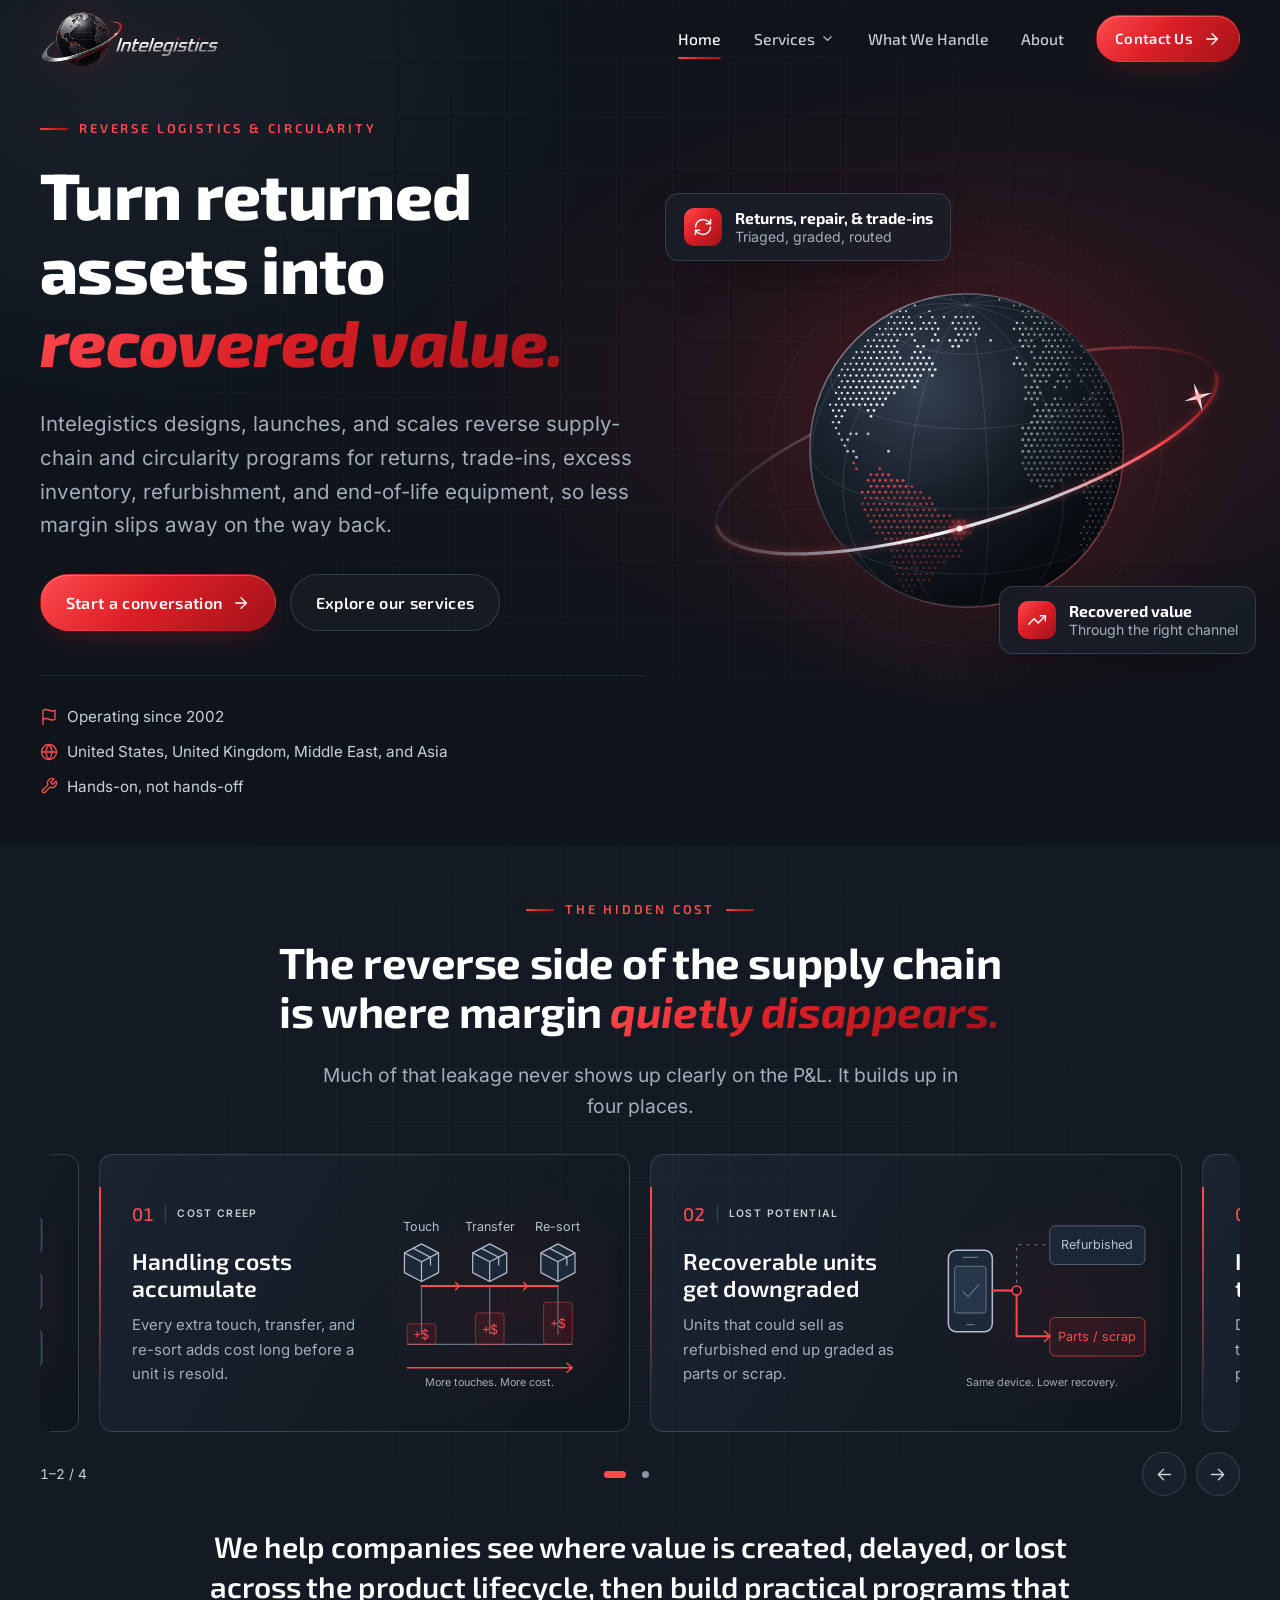
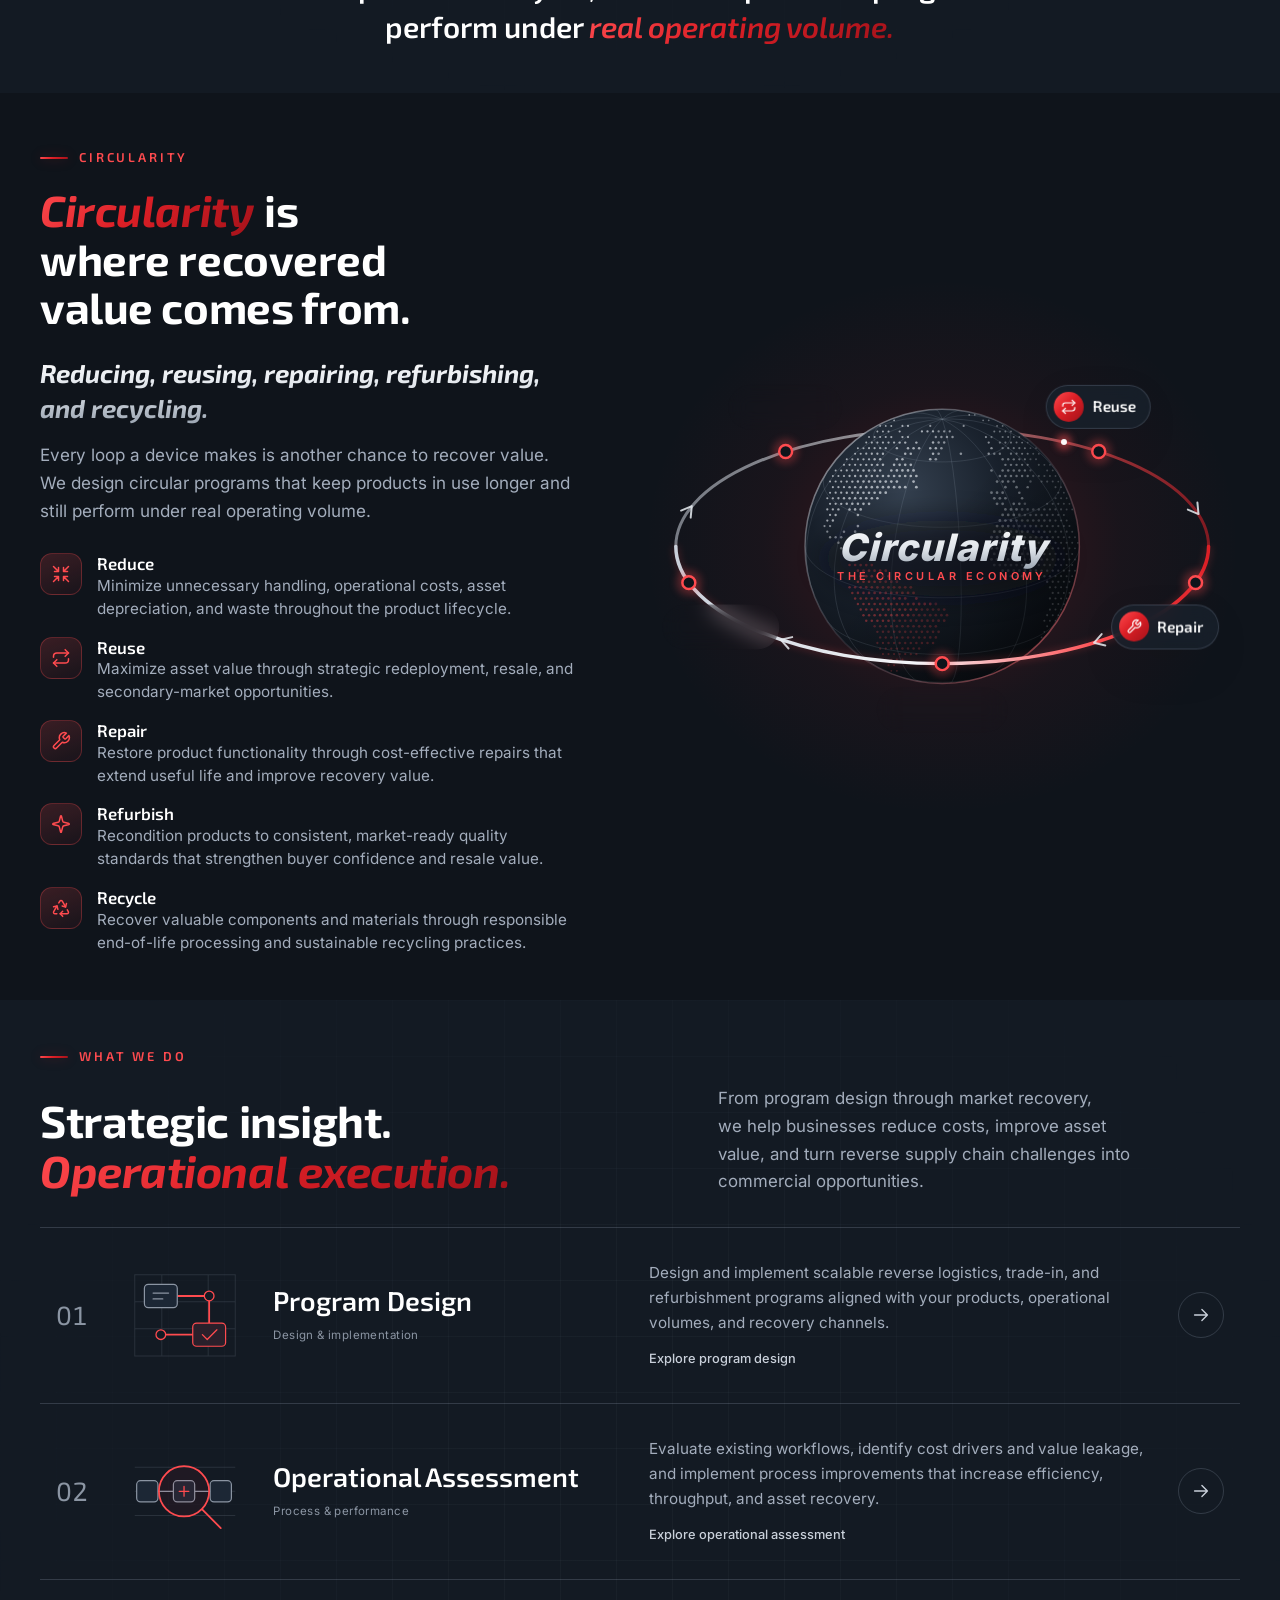
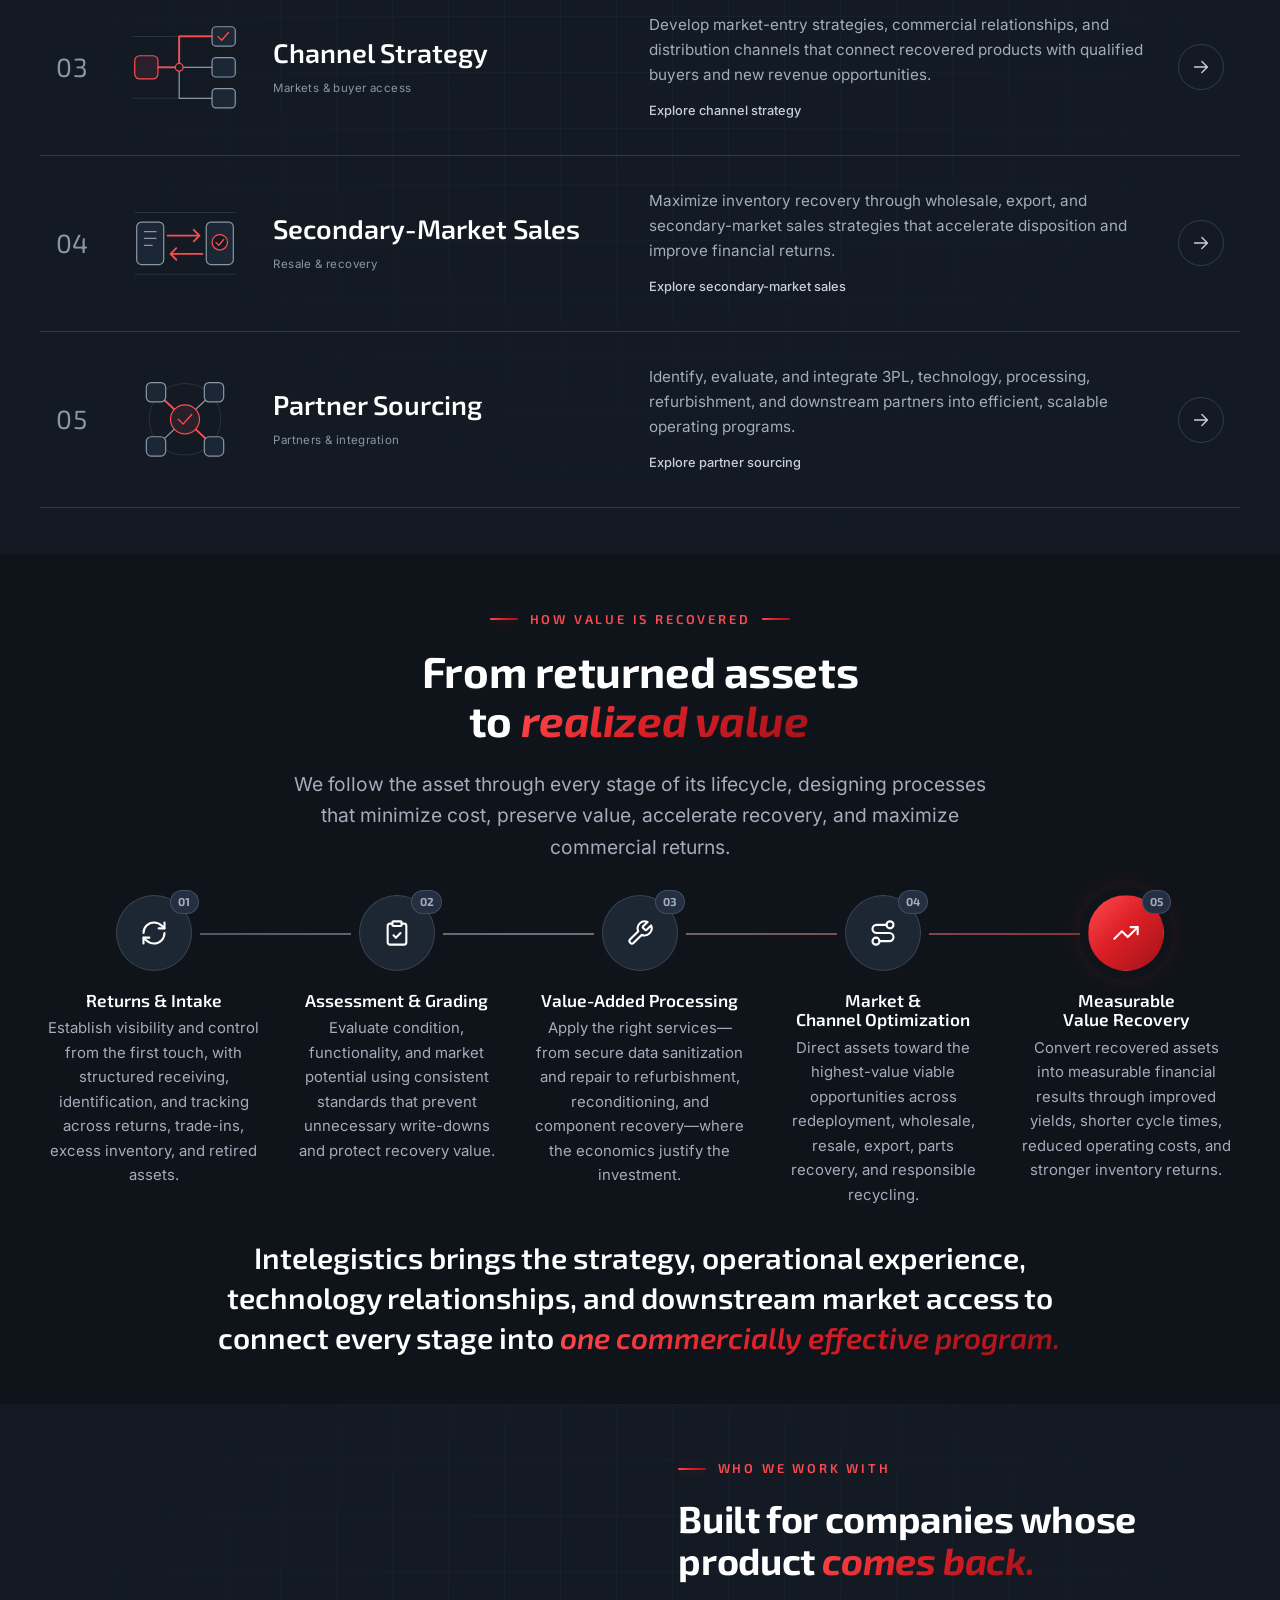
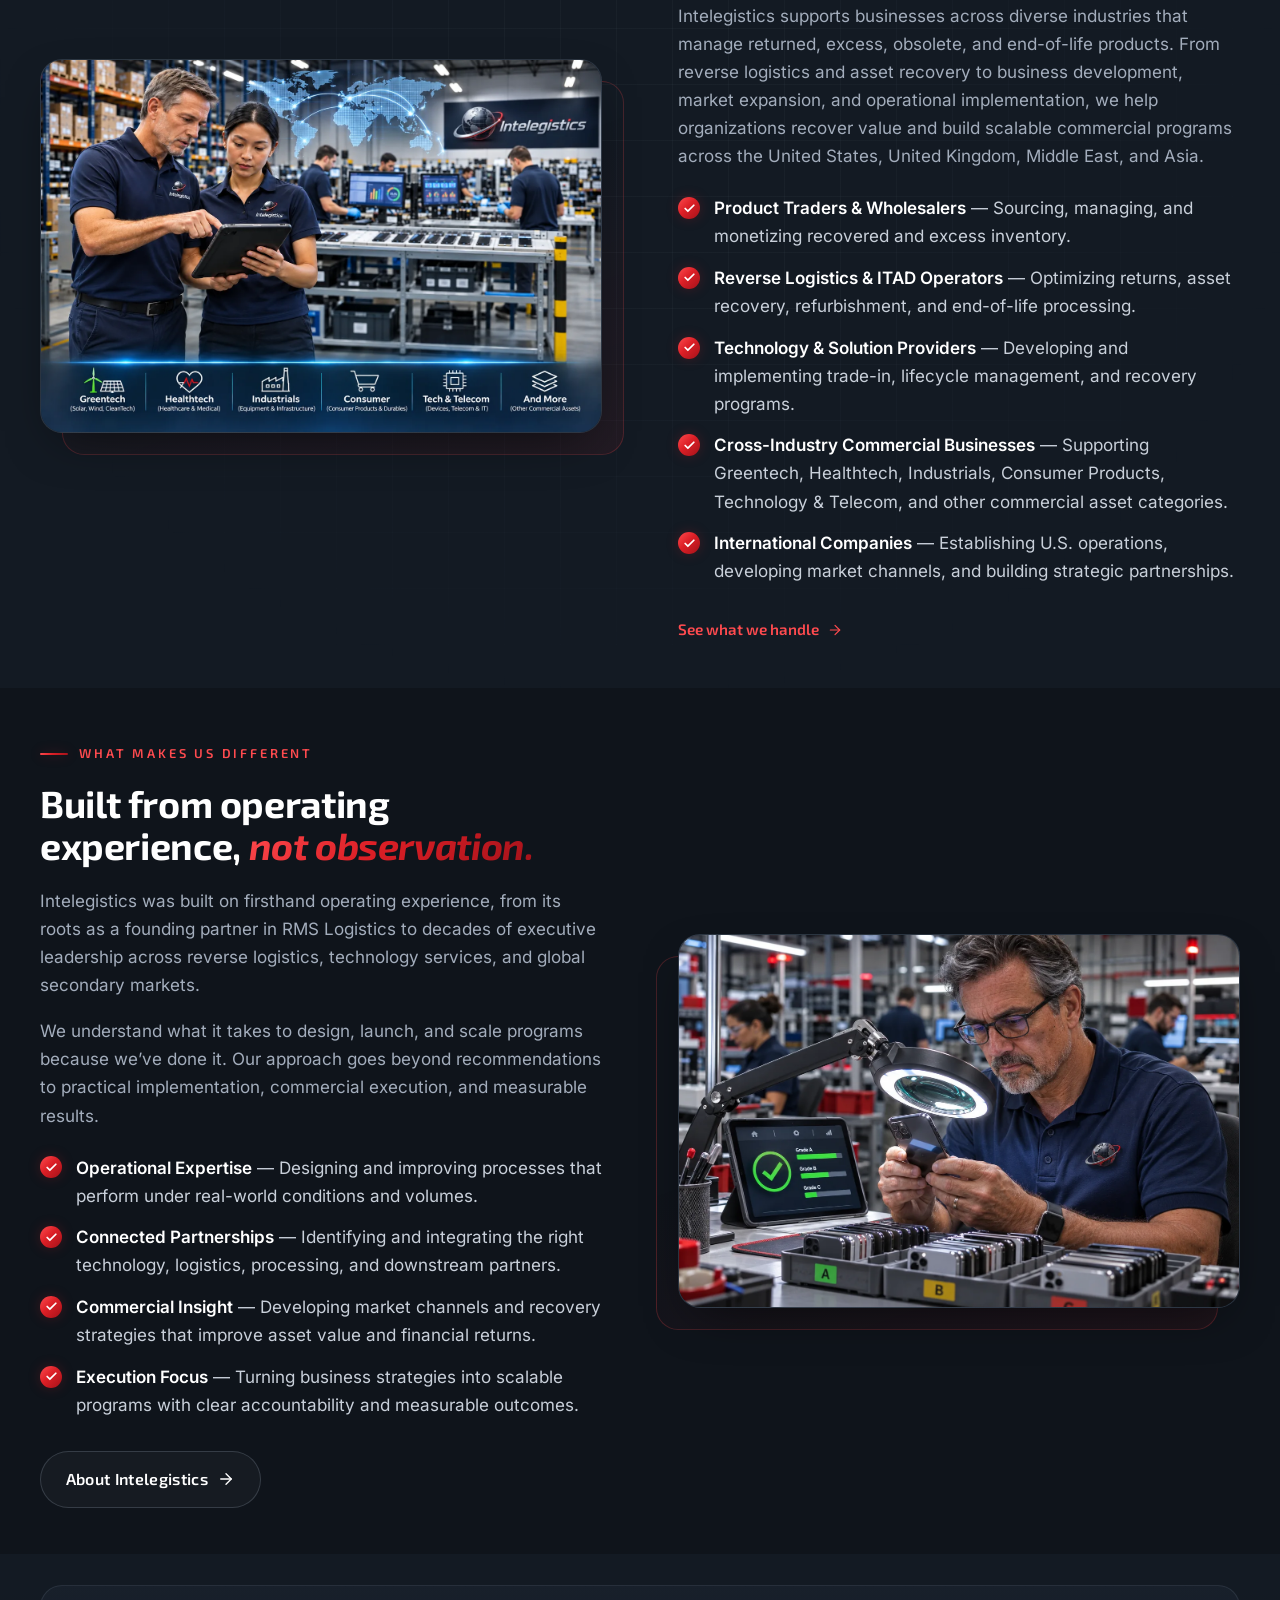
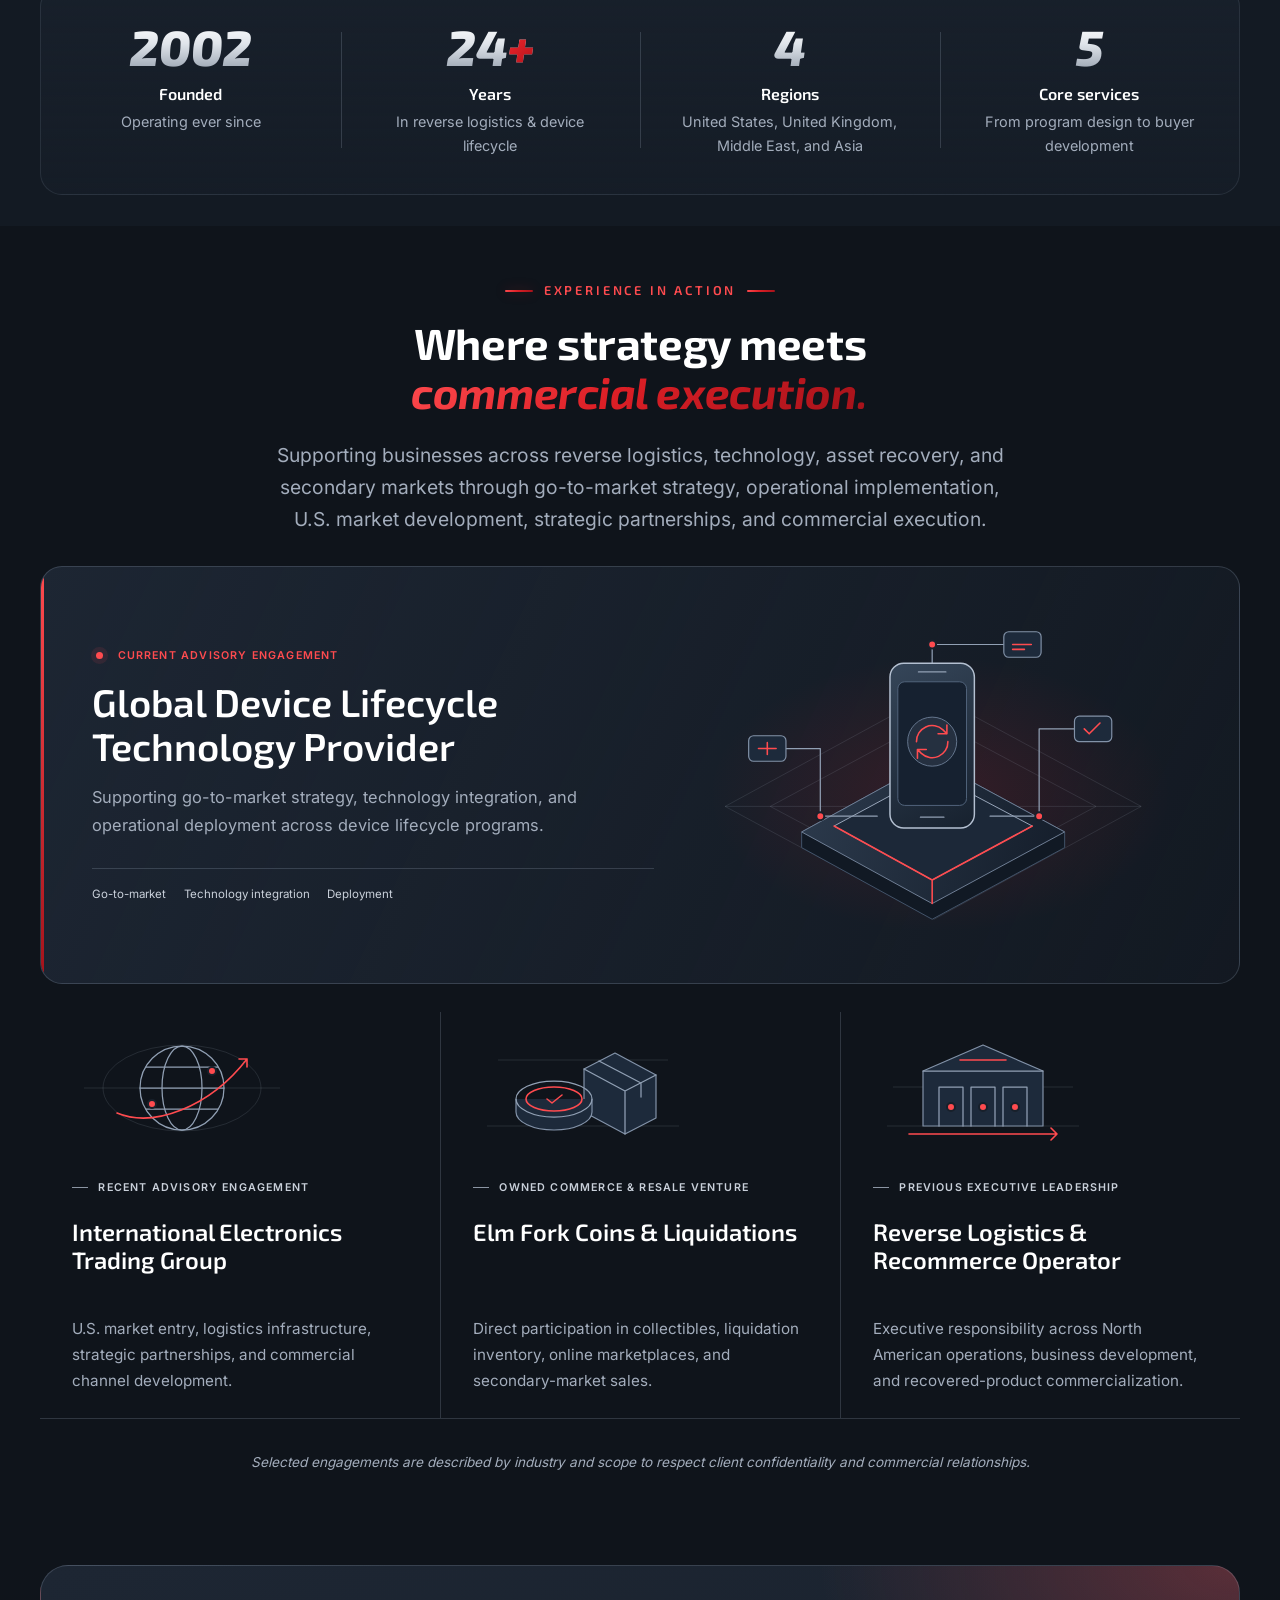
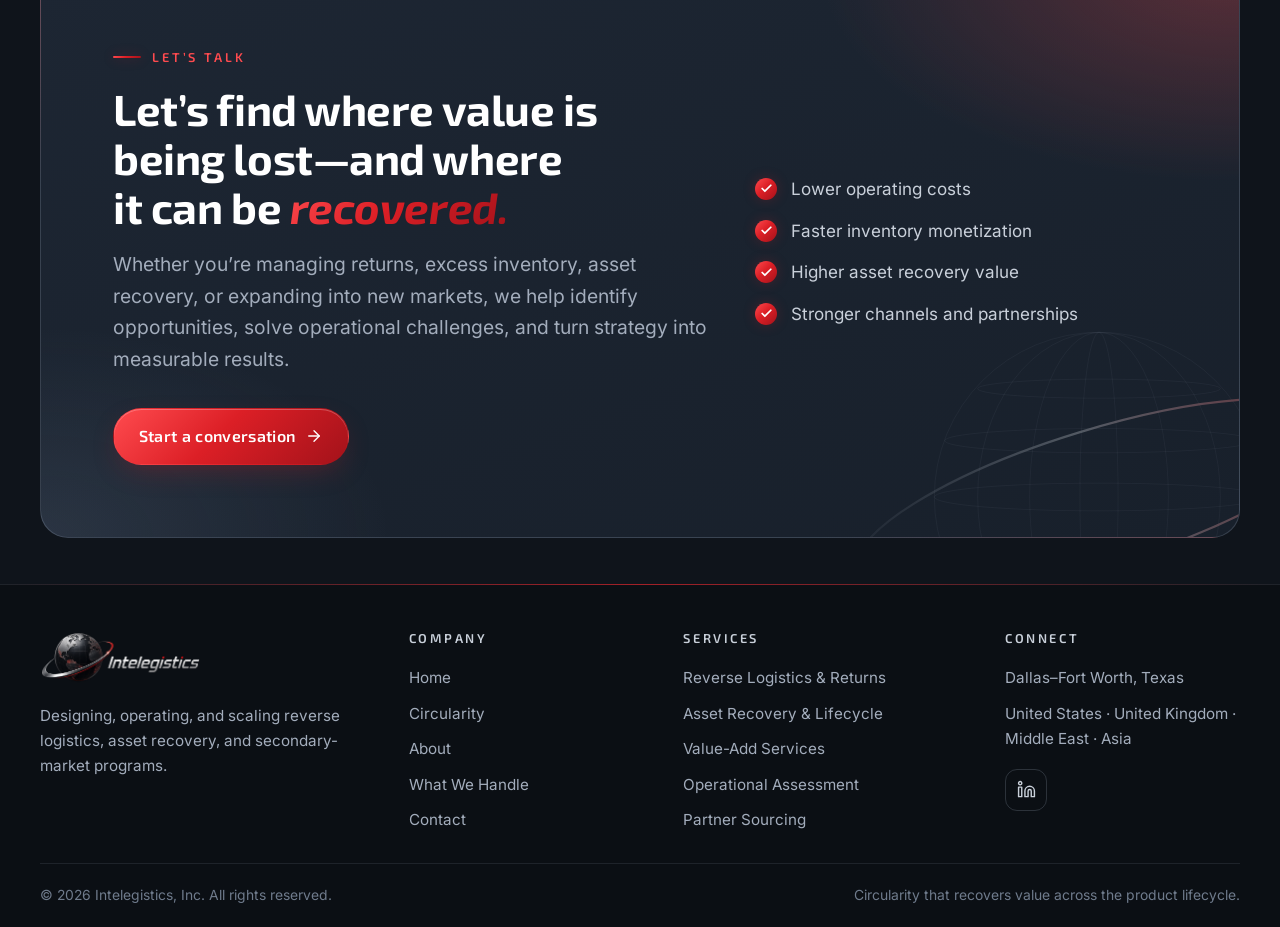
==== commit 8ab74837: "Add files via upload" ====
--- a/index.html
+++ b/index.html
@@ -5,6 +5,8 @@
   <meta name="viewport" content="width=device-width, initial-scale=1">
   <title>Intelegistics, Inc. | Reverse Logistics, Circularity & Device Lifecycle</title>
   <meta name="description" content="Intelegistics designs, launches, and scales circularity, reverse logistics, trade-in, repair, refurbishment, ITAD, and secondary-market programs that turn returned assets into recovered value.">
+  <link rel="canonical" href="https://www.intelegistics.com/">
+  <meta property="og:url" content="https://www.intelegistics.com/">
   <meta name="theme-color" content="#0f141b">
   <meta property="og:type" content="website">
   <meta property="og:site_name" content="Intelegistics, Inc.">
@@ -30,7 +32,8 @@
       if (f && f.dataset.fit === "natural" && img.naturalWidth) f.style.setProperty("--ratio", img.naturalWidth + " / " + img.naturalHeight);
     }
   </script>
-  <script type="application/ld+json">{"@context": "https://schema.org", "@type": "Organization", "name": "Intelegistics, Inc.", "foundingDate": "2002", "description": "Advisory and operating practice focused on reverse logistics, device lifecycle management, ITAD, secondary markets, and circular-economy programs.", "areaServed": ["United States", "United Kingdom", "Middle East", "Asia"], "address": {"@type": "PostalAddress", "addressRegion": "TX", "addressLocality": "Dallas-Fort Worth", "addressCountry": "US"}, "sameAs": ["https://www.linkedin.com/company/109301424/"]}</script>
+  <script type="application/ld+json">{"@context": "https://schema.org", "@type": "Organization", "name": "Intelegistics, Inc.", "url": "https://www.intelegistics.com/", "logo": "https://www.intelegistics.com/assets/img/logo-mark.png", "foundingDate": "2002", "description": "Advisory and operating practice focused on reverse logistics, device lifecycle management, ITAD, secondary markets, and circular-economy programs.", "areaServed": ["United States", "United Kingdom", "Middle East", "Asia"], "address": {"@type": "PostalAddress", "addressRegion": "TX", "addressLocality": "Dallas-Fort Worth", "addressCountry": "US"}, "sameAs": ["https://www.linkedin.com/company/109301424/"]}</script>
+  <script type="application/ld+json">{"@context": "https://schema.org", "@type": "WebSite", "name": "Intelegistics", "alternateName": "Intelegistics, Inc.", "url": "https://www.intelegistics.com/"}</script>
 </head>
 <body>
 <a class="skip-link" href="#main">Skip to content</a>
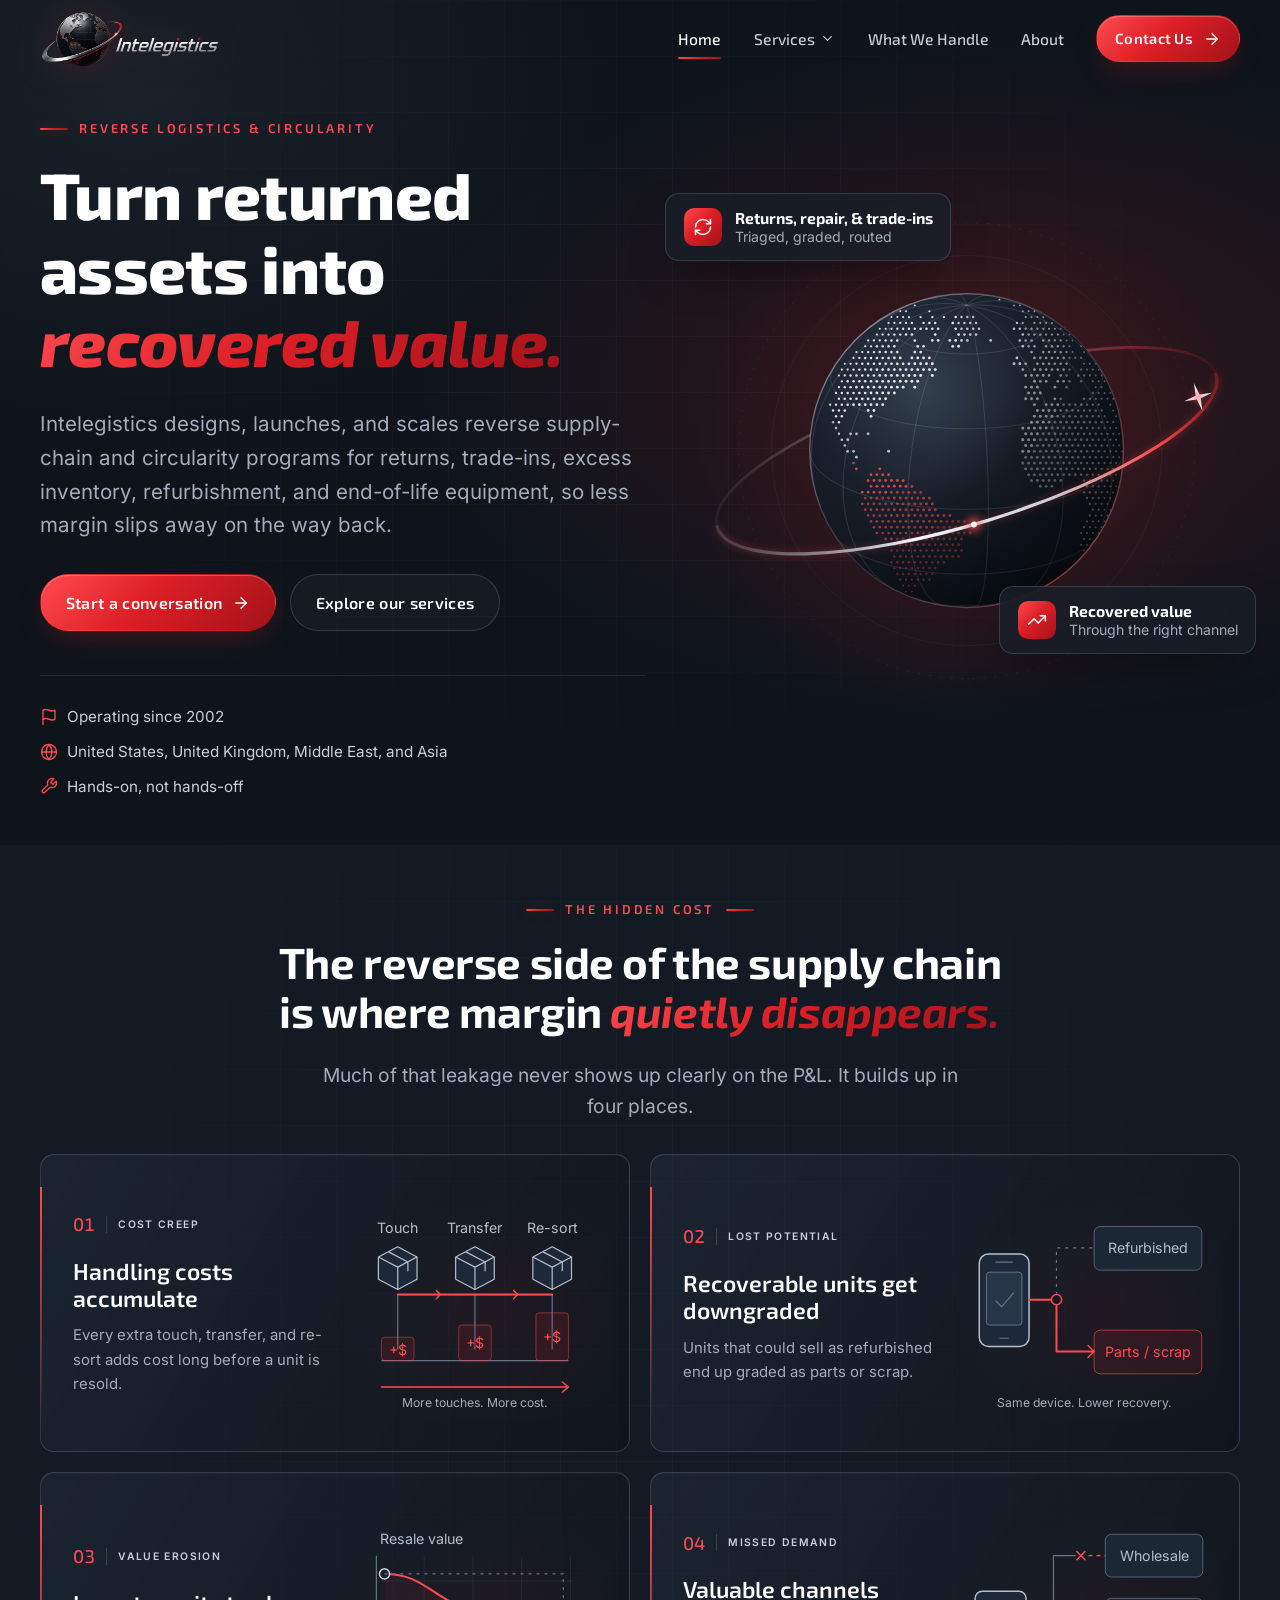
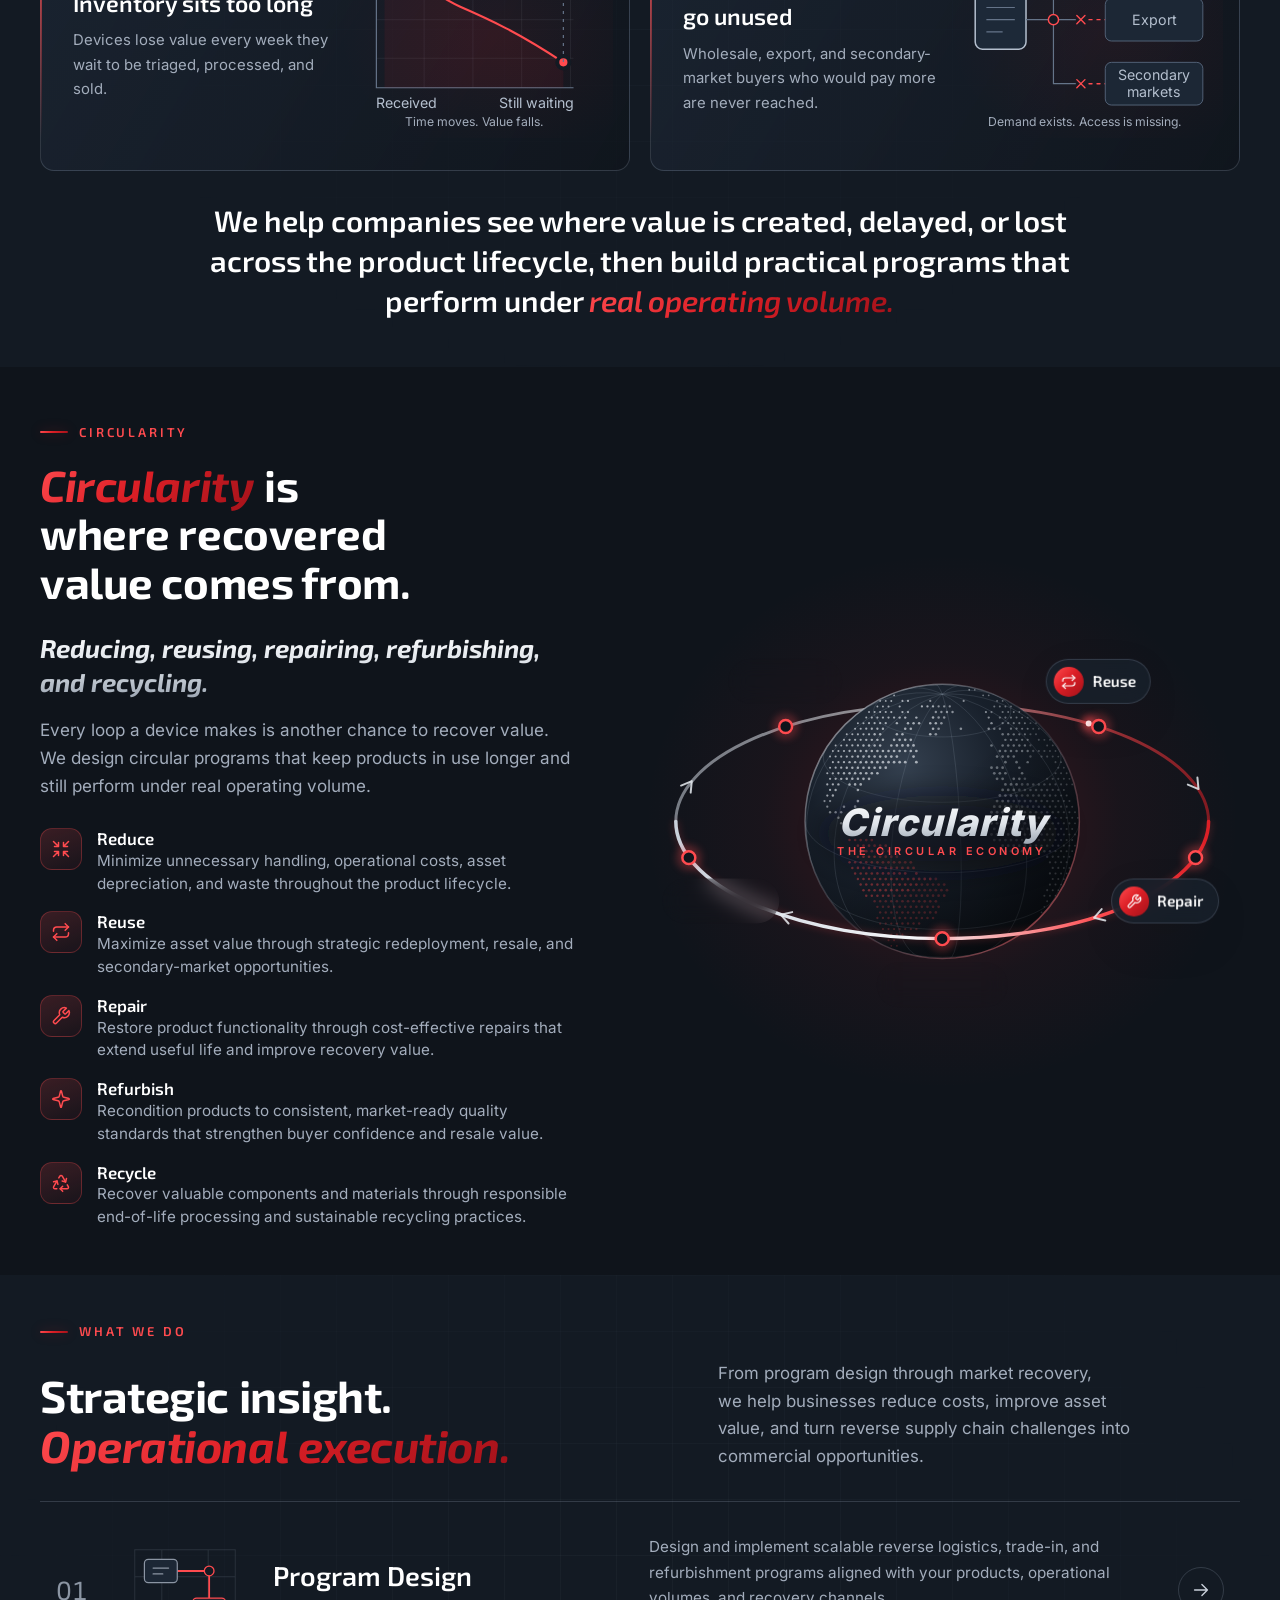
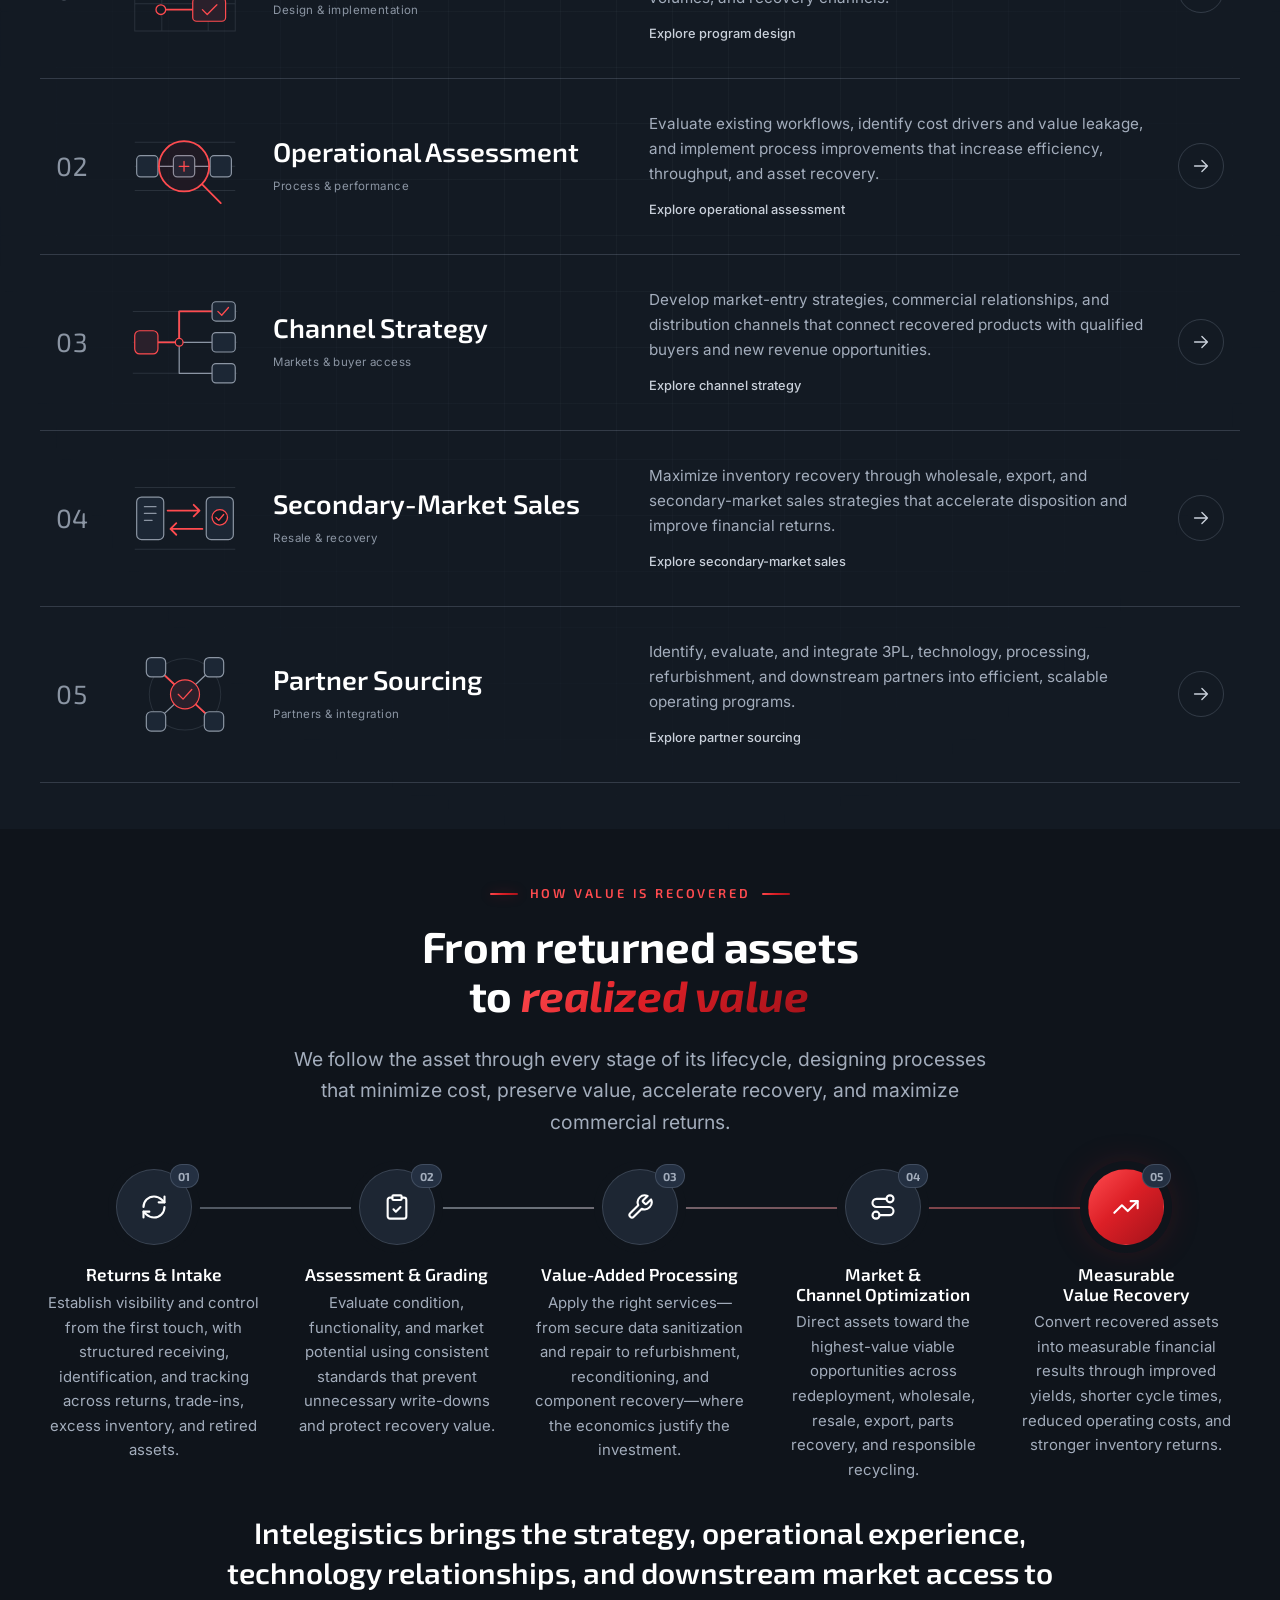
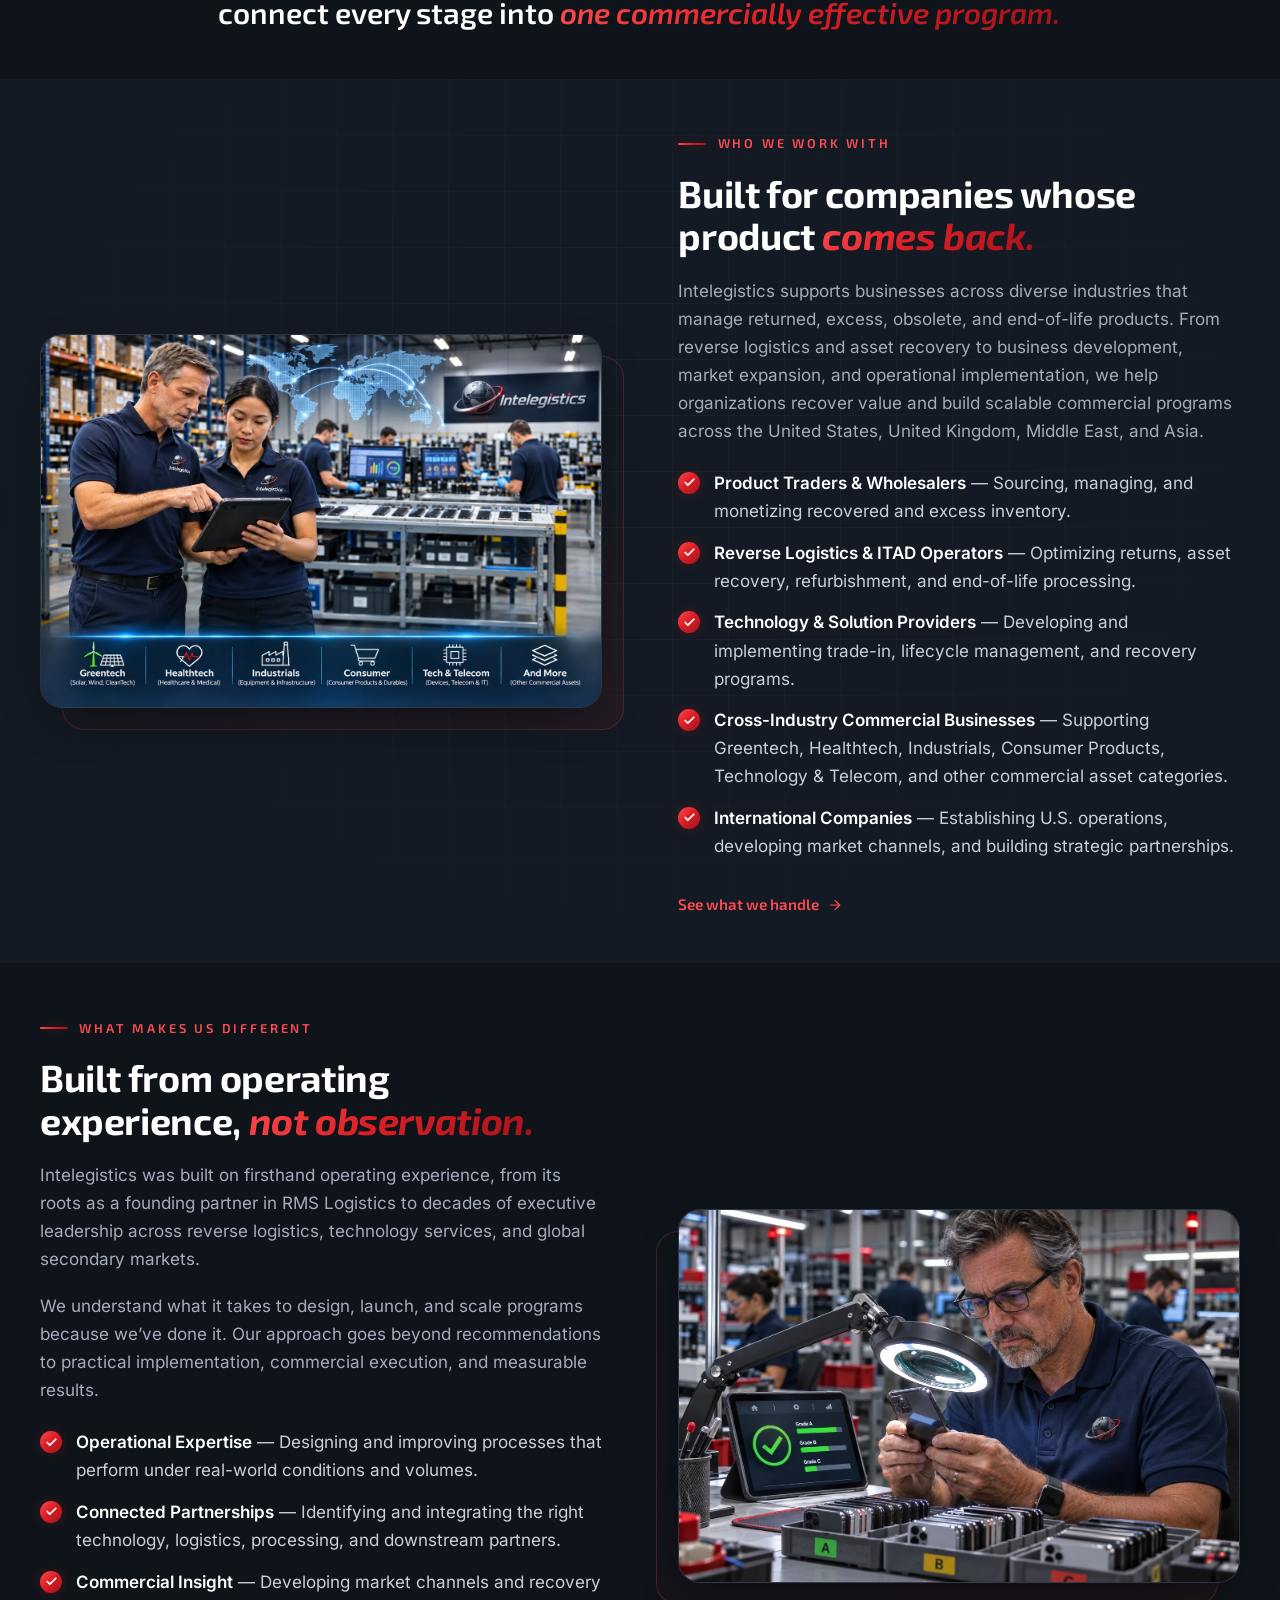
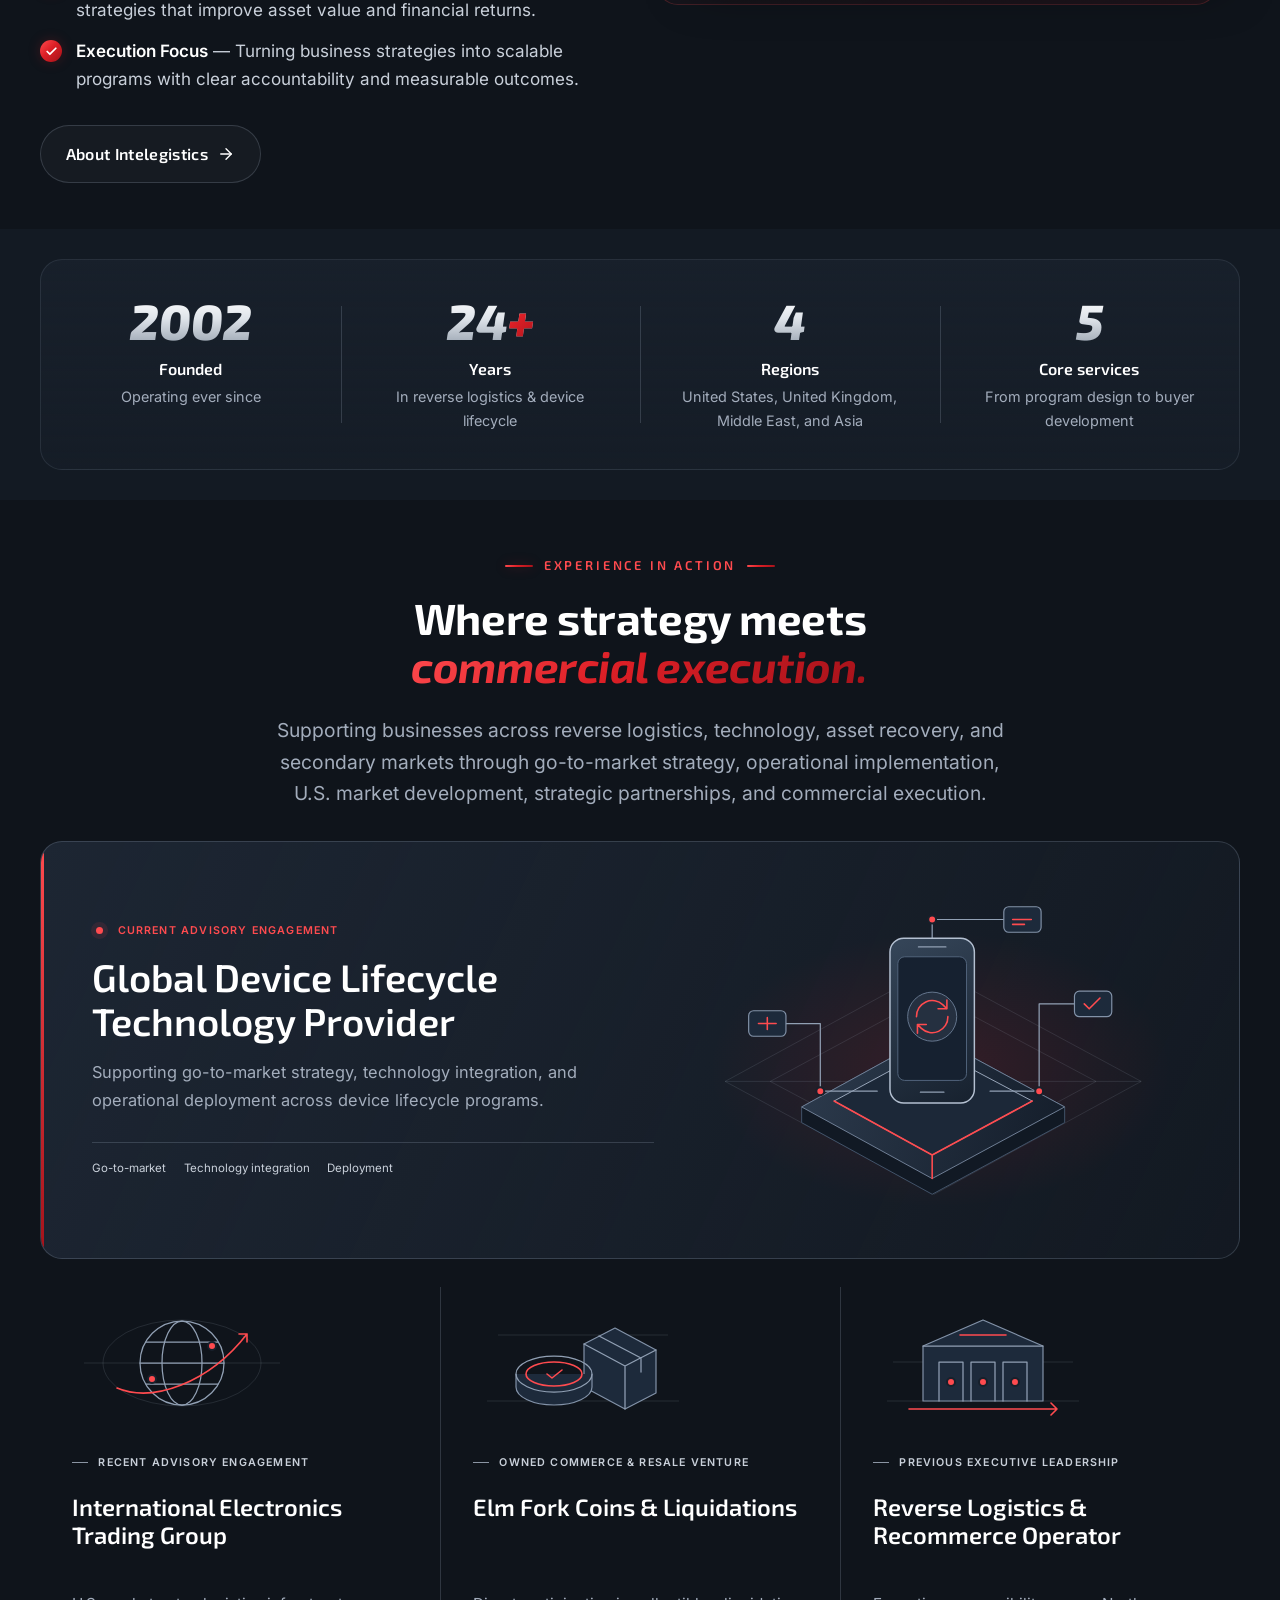
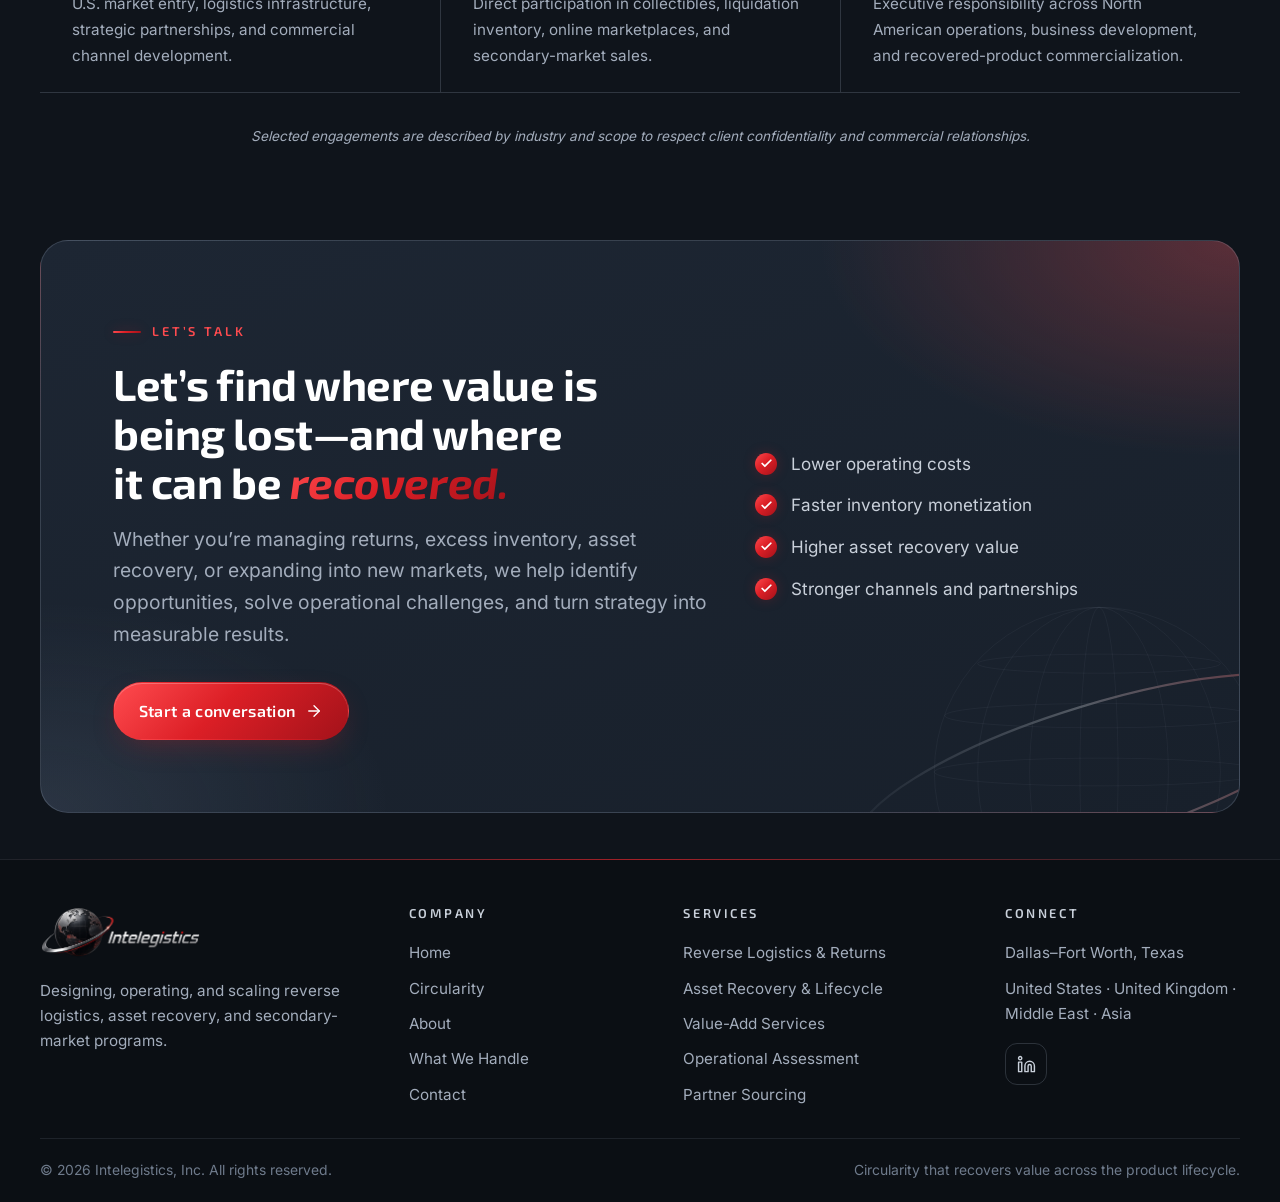
==== commit 355220ba: "Add files via upload" ====
--- a/index.html
+++ b/index.html
@@ -5,8 +5,6 @@
   <meta name="viewport" content="width=device-width, initial-scale=1">
   <title>Intelegistics, Inc. | Reverse Logistics, Circularity & Device Lifecycle</title>
   <meta name="description" content="Intelegistics designs, launches, and scales circularity, reverse logistics, trade-in, repair, refurbishment, ITAD, and secondary-market programs that turn returned assets into recovered value.">
-  <link rel="canonical" href="https://www.intelegistics.com/">
-  <meta property="og:url" content="https://www.intelegistics.com/">
   <meta name="theme-color" content="#0f141b">
   <meta property="og:type" content="website">
   <meta property="og:site_name" content="Intelegistics, Inc.">
@@ -32,8 +30,7 @@
       if (f && f.dataset.fit === "natural" && img.naturalWidth) f.style.setProperty("--ratio", img.naturalWidth + " / " + img.naturalHeight);
     }
   </script>
-  <script type="application/ld+json">{"@context": "https://schema.org", "@type": "Organization", "name": "Intelegistics, Inc.", "url": "https://www.intelegistics.com/", "logo": "https://www.intelegistics.com/assets/img/logo-mark.png", "foundingDate": "2002", "description": "Advisory and operating practice focused on reverse logistics, device lifecycle management, ITAD, secondary markets, and circular-economy programs.", "areaServed": ["United States", "United Kingdom", "Middle East", "Asia"], "address": {"@type": "PostalAddress", "addressRegion": "TX", "addressLocality": "Dallas-Fort Worth", "addressCountry": "US"}, "sameAs": ["https://www.linkedin.com/company/109301424/"]}</script>
-  <script type="application/ld+json">{"@context": "https://schema.org", "@type": "WebSite", "name": "Intelegistics", "alternateName": "Intelegistics, Inc.", "url": "https://www.intelegistics.com/"}</script>
+  <script type="application/ld+json">{"@context": "https://schema.org", "@type": "Organization", "name": "Intelegistics, Inc.", "foundingDate": "2002", "description": "Advisory and operating practice focused on reverse logistics, device lifecycle management, ITAD, secondary markets, and circular-economy programs.", "areaServed": ["United States", "United Kingdom", "Middle East", "Asia"], "address": {"@type": "PostalAddress", "addressRegion": "TX", "addressLocality": "Dallas-Fort Worth", "addressCountry": "US"}, "sameAs": ["https://www.linkedin.com/company/109301424/"]}</script>
 </head>
 <body>
 <a class="skip-link" href="#main">Skip to content</a>
@@ -139,8 +136,8 @@
   <h2 id="hidden-cost-title">The reverse side of the supply chain is where margin <span class="text-red">quietly disappears.</span></h2>
   <p class="lead">Much of that leakage never shows up clearly on the P&amp;L. It builds up in four places.</p>
 </div>
-    <div class="leak-carousel reveal" data-leak-carousel role="group" aria-roledescription="carousel" aria-label="Four sources of value leakage">
-    <div class="leak-grid" id="leak-slides" tabindex="0" aria-label="Value leakage cards. Use the left and right arrow keys to browse.">
+    <div class="leak-carousel reveal" data-card-slideshow data-slideshow-label="Four sources of value leakage" data-slideshow-track-label="Value leakage cards. Use left and right arrow keys to browse.">
+    <div class="leak-grid" id="leak-slides" data-slideshow-track>
       <article class="leak">
         <div class="leak-copy">
           <div class="leak-label"><span class="leak-number" aria-hidden="true">01</span><span>Cost creep</span></div>
@@ -226,12 +223,12 @@
         </div>
       </article>
     </div>
-      <div class="leak-controls" hidden>
-        <p class="leak-status" aria-live="polite" aria-atomic="true"><span data-leak-count aria-hidden="true">1–2 / 4</span><span class="sr-only" data-leak-announcement></span></p>
-        <div class="leak-pagination" role="group" aria-label="Choose cards"></div>
+      <div class="leak-controls" data-slideshow-controls hidden>
+        <p class="leak-status" data-slideshow-status aria-live="off" aria-atomic="true"><span data-slideshow-count>1 / 4</span></p>
         <div class="leak-navigation">
-          <button class="leak-button" type="button" data-leak-prev aria-label="Previous cards" aria-controls="leak-slides"><svg viewBox="0 0 24 24" fill="none" aria-hidden="true"><path d="M19 12H5m6-6-6 6 6 6"/></svg></button>
-          <button class="leak-button" type="button" data-leak-next aria-label="Next cards" aria-controls="leak-slides"><svg viewBox="0 0 24 24" fill="none" aria-hidden="true"><path d="M5 12h14m-6-6 6 6-6 6"/></svg></button>
+          <button class="leak-button" type="button" data-slideshow-prev aria-label="Previous value leakage card" aria-controls="leak-slides"><svg viewBox="0 0 24 24" fill="none" aria-hidden="true"><path d="M19 12H5m6-6-6 6 6 6"/></svg></button>
+          <button class="leak-button" type="button" data-slideshow-rotation aria-label="Pause automatic slideshow" aria-controls="leak-slides"><svg data-slideshow-pause viewBox="0 0 24 24" fill="none" aria-hidden="true"><path d="M9 5v14M15 5v14"/></svg><svg data-slideshow-play viewBox="0 0 24 24" fill="none" aria-hidden="true" hidden><path d="m9 5 10 7-10 7Z"/></svg></button>
+          <button class="leak-button" type="button" data-slideshow-next aria-label="Next value leakage card" aria-controls="leak-slides"><svg viewBox="0 0 24 24" fill="none" aria-hidden="true"><path d="M5 12h14m-6-6 6 6-6 6"/></svg></button>
         </div>
       </div>
     </div>
@@ -595,7 +592,7 @@
   </div>
 </footer>
 <script src="assets/js/main.js"></script>
-<script src="assets/js/leak-carousel.js" defer></script>
+<script src="assets/js/device-slideshow.js" defer></script>
 <script src="assets/js/preload.js" defer></script>
 <script src="assets/js/track.js" defer></script>
 </body>
--- a/assets/css/style.css
+++ b/assets/css/style.css
@@ -596,28 +596,16 @@
 .value-leakage { overflow: hidden; }
 .value-leakage .section-head { max-width: 870px; }
 .leak-grid {
-  --leak-visible: 2; --leak-gap: 1.25rem; --leak-peek: clamp(1rem, 3vw, 3rem);
-  --leak-inset: calc(var(--leak-peek) + var(--leak-gap));
-  display: grid; grid-template-columns: none; grid-auto-flow: column;
-  grid-auto-columns: calc((100% - var(--leak-peek) - var(--leak-peek) - var(--leak-gap) - var(--leak-gap) - var(--leak-gap)) / 2);
-  gap: var(--leak-gap); scroll-padding-inline: var(--leak-inset);
-  overflow-x: auto; overscroll-behavior-x: contain;
-  scroll-snap-type: x mandatory; scrollbar-width: thin;
-  border-radius: var(--radius);
-}
-.js .leak-grid { scrollbar-width: none; }
-.js .leak-grid::-webkit-scrollbar { display: none; }
+  display: grid; grid-template-columns: repeat(2, minmax(0, 1fr));
+  gap: 1.25rem;
+}
 .leak-grid:focus-visible { outline-offset: 5px; }
-.leak-grid.is-looping .leak { scroll-snap-align: none; scroll-snap-stop: normal; }
-.leak-grid.is-looping .leak[data-leak-page-start] { scroll-snap-align: start; scroll-snap-stop: always; }
-.leak-grid.is-rebasing { scroll-snap-type: none; }
 .leak {
   display: grid; grid-template-columns: minmax(0, 1.05fr) minmax(0, 1fr);
   align-items: center; gap: 1.5rem; padding: 2rem;
   border-radius: var(--radius); border: 1px solid var(--line-strong);
   background: linear-gradient(120deg, rgba(36,48,66,.45), rgba(15,20,27,.7));
   position: relative; isolation: isolate; min-width: 0;
-  scroll-snap-align: start; scroll-snap-stop: always;
   box-shadow: inset 0 1px 0 rgba(255,255,255,.025);
   transition: border-color .3s, background .3s;
 }
@@ -669,40 +657,40 @@
 .leak-chart-point { fill: var(--surface); stroke: var(--silver-2); stroke-width: 1.5; }
 .leak-chart-point--lost { fill: var(--red-bright); stroke: var(--bg-alt); stroke-width: 4; }
 
-.leak-controls { display: flex; align-items: center; justify-content: space-between; gap: 1rem; margin-top: 1.25rem; }
-.leak-controls[hidden] { display: none; }
+.leak-controls { display: none; }
+.leak-controls[hidden], .leak-controls svg[hidden] { display: none; }
 .leak-status { margin: 0; min-width: 78px; font-size: .85rem; font-variant-numeric: tabular-nums; color: var(--silver-2); }
-.leak-pagination { display: flex; align-items: center; gap: .15rem; }
-.leak-page { display: grid; place-items: center; width: 28px; height: 44px; padding: 0; background: none; border: 0; cursor: pointer; }
-.leak-page::before { content: ""; width: 7px; height: 7px; border-radius: 999px; background: var(--silver-3); transition: width .2s, background .2s; }
-.leak-page[aria-current="true"]::before { width: 22px; background: var(--red-bright); }
 .leak-navigation { display: flex; gap: .6rem; }
 .leak-button { display: grid; place-items: center; width: 44px; height: 44px; padding: 0; border-radius: 50%; border: 1px solid var(--line-strong); color: var(--silver-2); background: var(--surface); cursor: pointer; transition: background .2s, border-color .2s; }
 .leak-button svg { width: 21px; height: 21px; stroke: currentColor; stroke-width: 1.6; stroke-linecap: round; stroke-linejoin: round; }
 .leak-button:is(:hover, :focus-visible) { background: var(--red); border-color: var(--red); color: #fff; }
 
-@media (min-width: 741px) and (max-width: 1100px) {
-  .leak { grid-template-columns: 1fr; gap: .5rem; padding: 1.75rem; }
-  .leak-visual { grid-row: 1; padding: .25rem 1rem 1rem; }
-  .leak-art { max-width: 280px; }
-}
-@media (max-width: 740px) {
+@media (min-width: 641px) and (max-width: 960px) {
+  .leak { grid-template-columns: 1fr; gap: 1rem; padding: 1.5rem; }
+  .leak-visual { grid-row: 1; padding: 0; }
+  .leak-art { max-width: 170px; }
+}
+@media (max-width: 640px) {
   .leak-grid {
-    --leak-visible: 1; --leak-gap: .75rem; --leak-peek: clamp(.75rem, 4vw, 1.4rem);
-    grid-auto-columns: calc(100% - var(--leak-peek) - var(--leak-peek) - var(--leak-gap) - var(--leak-gap));
-  }
-  .leak { padding: 1.75rem; }
-  .leak h3 { font-size: 1.5rem; }
-}
-@media (max-width: 480px) {
-  .leak { grid-template-columns: 1fr; gap: 1.5rem; padding: 1.5rem; }
-  .leak-visual { border-top: 1px solid var(--line); padding: 1.5rem .25rem .25rem; }
-  .leak-art { max-width: 260px; }
+    --leak-gap: .75rem; --leak-peek: clamp(.75rem, 4vw, 1.375rem);
+    --leak-inset: calc(var(--leak-peek) + var(--leak-gap));
+    grid-template-columns: none; grid-auto-flow: column;
+    grid-auto-columns: calc(100% - var(--leak-inset) - var(--leak-inset));
+    gap: var(--leak-gap); overflow-x: auto; overscroll-behavior-x: contain;
+    scroll-padding-inline: var(--leak-inset); scroll-snap-type: x mandatory;
+    scroll-behavior: auto; scrollbar-width: thin; border-radius: var(--radius);
+  }
+  .leak-carousel.is-enhanced .leak-grid { scrollbar-width: none; }
+  .leak-carousel.is-enhanced .leak-grid::-webkit-scrollbar { display: none; }
+  .leak-grid.is-moving { scroll-snap-type: none; }
+  .leak { grid-template-columns: 1fr; align-content: start; gap: 1rem; padding: 1.25rem; scroll-snap-align: start; scroll-snap-stop: always; }
+  .leak h3 { font-size: 1.4rem; }
+  .leak-visual { grid-row: 1; border-bottom: 1px solid var(--line); padding: 0 0 1rem; }
+  .leak-art { max-width: 180px; }
   .leak-label { margin-bottom: .9rem; }
-  .leak-controls { gap: .5rem; }
+  .leak-controls:not([hidden]) { display: flex; align-items: center; justify-content: space-between; gap: 1rem; margin-top: 1rem; }
   .leak-status { min-width: 0; font-size: .8rem; }
-  .leak-page { width: 24px; }
-  .leak-navigation { gap: .4rem; }
+  .leak-navigation { gap: .5rem; }
 }
 
 .statement {
@@ -1208,20 +1196,75 @@
 .quote figcaption { margin-top: 1.5rem; font-size: .95rem; color: var(--muted); }
 .quote figcaption strong { color: #fff; font-family: var(--font-display); font-weight: 600; }
 
-/* ---------- Compare (leak → recovery) ---------- */
-.compare { display: grid; gap: 1rem; }
-.compare-row {
-  display: grid; grid-template-columns: 1fr auto 1fr; align-items: center; gap: 1.25rem;
-  padding: 1.25rem 1.5rem; border-radius: var(--radius);
-  background: var(--surface); border: 1px solid var(--line);
-}
-.compare-row .from { color: var(--muted); display: flex; gap: .75rem; align-items: center; }
-.compare-row .from .icon { color: var(--faint); }
-.compare-row .to { color: #fff; font-weight: 500; display: flex; gap: .75rem; align-items: center; }
-.compare-row .to .icon { color: var(--red-bright); }
-.compare-row .arrow { color: var(--red-bright); }
-.compare-head { display: grid; grid-template-columns: 1fr auto 1fr; gap: 1.25rem; padding: 0 1.5rem .25rem; font-family: var(--font-display); font-size: .8rem; letter-spacing: .18em; text-transform: uppercase; color: var(--faint); }
-.compare-head span:nth-child(2) { width: 24px; }
+/* ---------- Comparison board: a clear problem-to-outcome relationship ---------- */
+.recovery-compare {
+  --recovery-columns: minmax(0, 1fr) minmax(0, 1.2fr);
+  --recovery-pad: clamp(1.25rem, 2.8vw, 1.75rem);
+  --recovery-gutter: 2rem;
+  max-width: 1060px; margin-inline: auto; overflow: hidden;
+  border: 1px solid var(--line-strong); border-radius: var(--radius-lg);
+  background: linear-gradient(130deg, rgba(29,38,51,.72), rgba(15,20,27,.8));
+}
+.recovery-column-headings, .recovery-pair { display: grid; grid-template-columns: var(--recovery-columns); }
+.recovery-column-headings {
+  border-bottom: 1px solid var(--line-strong);
+  font-size: .7rem; font-weight: 600; letter-spacing: .15em; text-transform: uppercase;
+  color: var(--silver-2);
+}
+.recovery-column-headings > span { padding: 1.15rem var(--recovery-pad); }
+.recovery-column-headings > span:first-child { padding-left: calc(var(--recovery-pad) + var(--recovery-gutter) + .75rem); }
+.recovery-column-headings > span:last-child {
+  color: var(--red-bright); background: rgba(36,48,66,.28);
+  border-left: 1px solid var(--line-strong); box-shadow: inset 0 2px 0 rgba(255,75,79,.6);
+}
+.recovery-pairs { list-style: none; padding: 0; margin: 0; }
+.recovery-pair + .recovery-pair { border-top: 1px solid var(--line); }
+.recovery-leak {
+  display: grid; grid-template-columns: var(--recovery-gutter) minmax(0, 1fr);
+  gap: .75rem; align-items: center; min-width: 0; padding: 1.5rem var(--recovery-pad);
+}
+.recovery-index {
+  font-family: var(--font-display); font-size: 1.05rem; font-weight: 500;
+  font-variant-numeric: tabular-nums; color: var(--silver-3);
+}
+.recovery-leak p { margin: 0; color: var(--muted); font-size: .98rem; line-height: 1.55; }
+.recovery-fix {
+  display: flex; flex-direction: column; justify-content: center; min-width: 0;
+  padding: 1.5rem var(--recovery-pad); border-left: 1px solid var(--line-strong);
+  background: rgba(36,48,66,.28);
+}
+.recovery-fix p { margin: 0; }
+.recovery-fix strong {
+  display: block; font-family: var(--font-display); font-size: clamp(1.05rem, 1.55vw, 1.2rem);
+  font-weight: 600; line-height: 1.4; color: var(--silver-1); text-wrap: pretty;
+}
+.recovery-label {
+  position: absolute; width: 1px; height: 1px; padding: 0; margin: -1px;
+  overflow: hidden; clip-path: inset(50%); white-space: nowrap; border: 0;
+}
+@media (max-width: 640px) {
+  .recovery-compare { overflow: visible; border: 0; border-radius: 0; background: none; }
+  .recovery-column-headings { display: none; }
+  .recovery-pairs { display: grid; gap: .85rem; }
+  .recovery-pair {
+    grid-template-columns: minmax(0, 1fr); overflow: hidden;
+    border: 1px solid var(--line-strong); border-radius: var(--radius);
+    background: linear-gradient(130deg, rgba(29,38,51,.72), rgba(15,20,27,.8));
+  }
+  .recovery-pair + .recovery-pair { border-top: 1px solid var(--line-strong); }
+  .recovery-leak { grid-template-columns: minmax(0, 1fr); gap: .5rem; padding: 1rem 1.25rem; }
+  .recovery-leak-heading { display: flex; align-items: center; gap: .65rem; }
+  .recovery-index { font-size: .8rem; }
+  .recovery-label {
+    position: static; width: auto; height: auto; padding: 0; margin: 0;
+    overflow: visible; clip-path: none; white-space: normal;
+    font-size: .65rem; font-weight: 600; letter-spacing: .12em; line-height: 1.4;
+    text-transform: uppercase; color: var(--silver-2);
+  }
+  .recovery-fix { gap: .5rem; padding: 1rem 1.25rem 1.15rem; border-left: 0; border-top: 1px solid var(--line); }
+  .recovery-fix .recovery-label { color: var(--red-bright); }
+  .recovery-fix strong { font-size: 1.1rem; }
+}
 
 /* ---------- Inventory streams: five distinct routes into recovery ---------- */
 .inventory-section .section-head { max-width: 840px; }
@@ -1300,6 +1343,170 @@
 .program-card .photo-slot-label code { overflow-wrap: anywhere; }
 .program-card-body { padding: 1.4rem 1.4rem 1.6rem; }
 
+/* Returns programs: illustration-led panels with room for the complete story. */
+.returns-programs {
+  display: grid; grid-template-columns: repeat(2, minmax(0, 1fr)); gap: 1.25rem;
+}
+.returns-programs .program-card {
+  display: grid; grid-template-columns: minmax(0, .95fr) minmax(0, 1.3fr);
+  border-color: var(--line-strong);
+  background: linear-gradient(125deg, rgba(36,48,66,.45), rgba(15,20,27,.72));
+}
+.returns-programs .photo-slot {
+  aspect-ratio: auto; height: 100%; min-height: 250px;
+  border: 0; border-right: 1px solid var(--line);
+  background:
+    radial-gradient(ellipse at 50% 48%, rgba(220,31,38,.08), transparent 72%),
+    linear-gradient(150deg, rgba(29,38,51,.5), rgba(15,20,27,.5));
+}
+.returns-programs .photo-slot img { object-fit: contain; }
+.returns-programs .program-card-body { align-self: center; min-width: 0; padding: 1.5rem; }
+.returns-program-number {
+  display: flex; align-items: center; gap: .65rem; margin-bottom: .8rem;
+  font-family: var(--font-display); font-size: .9rem; font-weight: 600;
+  font-variant-numeric: tabular-nums; color: var(--red-bright);
+}
+.returns-program-number::after { content: ""; height: 1px; width: 30px; background: rgba(255,75,79,.4); }
+.returns-programs h3 { font-size: clamp(1.3rem, 1.8vw, 1.65rem); line-height: 1.18; text-wrap: pretty; }
+.returns-programs .program-card-body p { font-size: .94rem; line-height: 1.7; margin: 0; }
+@media (min-width: 641px) and (max-width: 1100px) {
+  .returns-programs .program-card { grid-template-columns: 1fr; }
+  .returns-programs .photo-slot {
+    aspect-ratio: 2 / 1; height: auto; min-height: 0;
+    border-right: 0; border-bottom: 1px solid var(--line);
+  }
+  .returns-programs .program-card-body { align-self: start; }
+}
+@media (max-width: 640px) {
+  .returns-programs { grid-template-columns: 1fr; gap: 1rem; }
+  .returns-programs .program-card { grid-template-columns: 1fr; }
+  .returns-programs .photo-slot {
+    aspect-ratio: 2 / 1; height: auto; min-height: 0;
+    border-right: 0; border-bottom: 1px solid var(--line);
+  }
+  .returns-programs .program-card-body { padding: 1.25rem; }
+  .returns-programs h3 { font-size: 1.4rem; }
+  .returns-program-number { margin-bottom: .6rem; }
+}
+
+/* ---------- Refurbishment: four illustrated program outcomes ---------- */
+.refurb-outcomes .section-head { max-width: 810px; }
+.refurb-outcomes-grid {
+  display: grid; grid-template-columns: repeat(2, minmax(0, 1fr)); gap: 1.25rem;
+  list-style: none; padding: 0; margin: 0;
+}
+.refurb-outcome {
+  display: grid; grid-template-columns: minmax(0, 1fr) minmax(0, 1fr);
+  align-items: center; gap: 1.25rem; min-width: 0; padding: clamp(1.5rem, 2.7vw, 2rem);
+  border: 1px solid var(--line-strong); border-radius: var(--radius);
+  background: linear-gradient(130deg, rgba(36,48,66,.5), rgba(15,20,27,.75));
+  box-shadow: inset 0 1px 0 rgba(255,255,255,.025);
+}
+.refurb-outcome-copy { min-width: 0; }
+.refurb-outcome-index {
+  display: flex; align-items: center; gap: .65rem; margin-bottom: .9rem;
+  font-family: var(--font-display); font-size: .95rem; font-weight: 500;
+  font-variant-numeric: tabular-nums; letter-spacing: .06em; color: var(--red-bright);
+}
+.refurb-outcome-index::after { content: ""; width: 30px; height: 1px; background: rgba(255,75,79,.45); }
+.refurb-outcome h3 { font-size: clamp(1.5rem, 2vw, 1.85rem); line-height: 1.17; font-weight: 600; margin: 0 0 .7rem; text-wrap: pretty; }
+.refurb-outcome p { margin: 0; max-width: 28ch; color: var(--muted); font-size: .97rem; line-height: 1.65; }
+.refurb-outcome-visual { min-width: 0; display: grid; place-items: center; }
+.refurb-outcome-art { display: block; width: 100%; max-width: 280px; overflow: visible; }
+.refurb-outcome-art :is(path, rect, circle, ellipse) { vector-effect: non-scaling-stroke; }
+.refurb-outcome-guide { stroke: rgba(196,210,230,.13); stroke-width: 1; }
+.refurb-outcome-wire { stroke: #9aa8bb; stroke-width: 1.25; stroke-linecap: round; stroke-linejoin: round; }
+.refurb-outcome-accent { stroke: var(--red-bright); stroke-width: 1.7; stroke-linecap: round; stroke-linejoin: round; }
+.refurb-outcome-surface { fill: #1c2939; stroke: #95a3b8; stroke-width: 1.25; stroke-linejoin: round; }
+.refurb-outcome-screen { fill: #26374b; stroke: #5c708a; stroke-width: 1; stroke-linejoin: round; }
+.refurb-outcome-point { fill: var(--red-bright); stroke: var(--bg-alt); stroke-width: 2; }
+
+@media (min-width: 701px) and (max-width: 960px) {
+  .refurb-outcome { grid-template-columns: 1fr; gap: .9rem; padding: 1.5rem; }
+  .refurb-outcome-visual { grid-row: 1; }
+  .refurb-outcome-art { max-width: 235px; }
+  .refurb-outcome-index { margin-bottom: .65rem; }
+  .refurb-outcome p { max-width: none; }
+}
+@media (max-width: 700px) {
+  .refurb-outcomes-grid { grid-template-columns: 1fr; gap: 1rem; }
+  .refurb-outcome { grid-template-columns: minmax(0, 1fr); padding: 1.5rem; gap: 1rem; }
+  .refurb-outcome-visual { grid-row: 1; padding-bottom: 1rem; border-bottom: 1px solid var(--line); }
+  .refurb-outcome-art { max-width: 190px; }
+  .refurb-outcome h3 { font-size: 1.6rem; }
+  .refurb-outcome p { max-width: none; }
+}
+@media (max-width: 440px) {
+  .refurb-outcome { padding: 1.25rem; }
+  .refurb-outcome-art { max-width: 180px; }
+  .refurb-outcome-index { margin-bottom: .65rem; }
+  .refurb-outcome p { max-width: none; font-size: 1rem; }
+}
+
+/* ---------- Value-add services: numbered panels with explanatory artwork ---------- */
+.value-services .section-head { max-width: 850px; }
+.value-services-grid {
+  display: grid; grid-template-columns: repeat(2, minmax(0, 1fr)); gap: 1.25rem;
+}
+.value-service {
+  display: grid; grid-template-columns: minmax(0, 1fr) 180px;
+  grid-template-areas: "number art" "title art" "copy copy";
+  align-items: start; gap: .65rem 1.5rem; min-width: 0; padding: 1.75rem;
+  border: 1px solid var(--line-strong); border-radius: var(--radius);
+  background: linear-gradient(135deg, rgba(36,48,66,.5), rgba(19,26,35,.75));
+  box-shadow: inset 0 1px 0 rgba(255,255,255,.025);
+}
+.value-service-number {
+  grid-area: number; display: flex; align-items: center; gap: .8rem;
+  font-family: var(--font-display); font-size: 1.75rem; font-weight: 400;
+  font-variant-numeric: tabular-nums; line-height: 1; color: var(--silver-3);
+}
+.value-service-number::after { content: ""; width: 34px; height: 1px; background: var(--red-bright); }
+.value-service h3 {
+  grid-area: title; align-self: start; margin: 0; font-size: clamp(1.4rem, 2vw, 1.7rem);
+  font-weight: 600; line-height: 1.18; text-wrap: pretty;
+}
+.value-service p {
+  grid-area: copy; margin: .55rem 0 0; padding-top: 1.1rem;
+  border-top: 1px solid var(--line-strong);
+  color: var(--silver-2); font-size: .98rem; line-height: 1.7; text-wrap: pretty;
+}
+.value-service-visual {
+  grid-area: art; align-self: center; position: relative; min-width: 0;
+  background: radial-gradient(ellipse at center, rgba(220,31,38,.07), transparent 72%);
+}
+.value-service-art { display: block; width: 100%; height: auto; overflow: visible; }
+.value-service-art :is(path, rect, circle, ellipse) { vector-effect: non-scaling-stroke; }
+.value-service-guide { stroke: rgba(196,210,230,.1); stroke-width: 1; }
+.value-service-connection { stroke: #74849a; stroke-width: 1.2; stroke-linecap: round; stroke-linejoin: round; }
+.value-service-route { stroke: var(--red-bright); stroke-width: 1.65; stroke-linecap: round; stroke-linejoin: round; }
+.value-service-panel { fill: #1d2938; stroke: #a4b1c3; stroke-width: 1.2; }
+.value-service-surface { fill: #131d29; stroke: #63748b; stroke-width: 1.1; }
+.value-service-line { stroke: #c9d3e0; stroke-width: 1.15; stroke-linecap: round; stroke-linejoin: round; }
+.value-service-accent { fill: #2f202b; stroke: var(--red-bright); stroke-width: 1.3; }
+.value-service-point { fill: var(--red-bright); }
+
+@media (min-width: 861px) and (max-width: 1100px) {
+  .value-service { grid-template-columns: minmax(0, 1fr) 144px; gap: .65rem 1.1rem; padding: 1.5rem; }
+  .value-service h3 { font-size: 1.4rem; }
+}
+@media (max-width: 860px) {
+  .value-services-grid { grid-template-columns: 1fr; }
+  .value-service { grid-template-columns: minmax(0, 1fr) 180px; }
+}
+@media (max-width: 640px) {
+  .value-services-grid { gap: 1rem; }
+  .value-service { grid-template-columns: minmax(0, 1fr) 160px; grid-template-areas: "number art" "title title" "copy copy"; gap: .75rem 1rem; padding: 1.4rem; }
+  .value-service-number { align-self: center; font-size: 1.8rem; }
+  .value-service-number::after { width: 24px; }
+  .value-service h3 { font-size: 1.4rem; }
+  .value-service p { font-size: .95rem; padding-top: 1rem; }
+}
+@media (max-width: 380px) {
+  .value-service { grid-template-columns: minmax(0, 1fr) 144px; column-gap: .75rem; padding: 1.25rem; }
+  .value-service h3 { font-size: 1.25rem; }
+}
+
 /* ---------- Device cards ---------- */
 .device-card { padding: 0; }
 .device-card .photo-slot { border-radius: 0; box-shadow: none; border: 0; border-bottom: 1px dashed rgba(196,210,230,.18); --ratio: 4 / 3; }
@@ -1541,9 +1748,6 @@
   .photo-slot--blend .photo-slot-label { transform: none; }
   .circ-visual { max-width: 560px; margin-top: 0; }
   .page-hero-orbit { opacity: .25; right: -300px; }
-  .compare-row { grid-template-columns: 1fr; gap: .5rem; }
-  .compare-row .arrow { transform: rotate(90deg); margin-left: .1rem; }
-  .compare-head { display: none; }
 }
 
 @media (max-width: 640px) {
